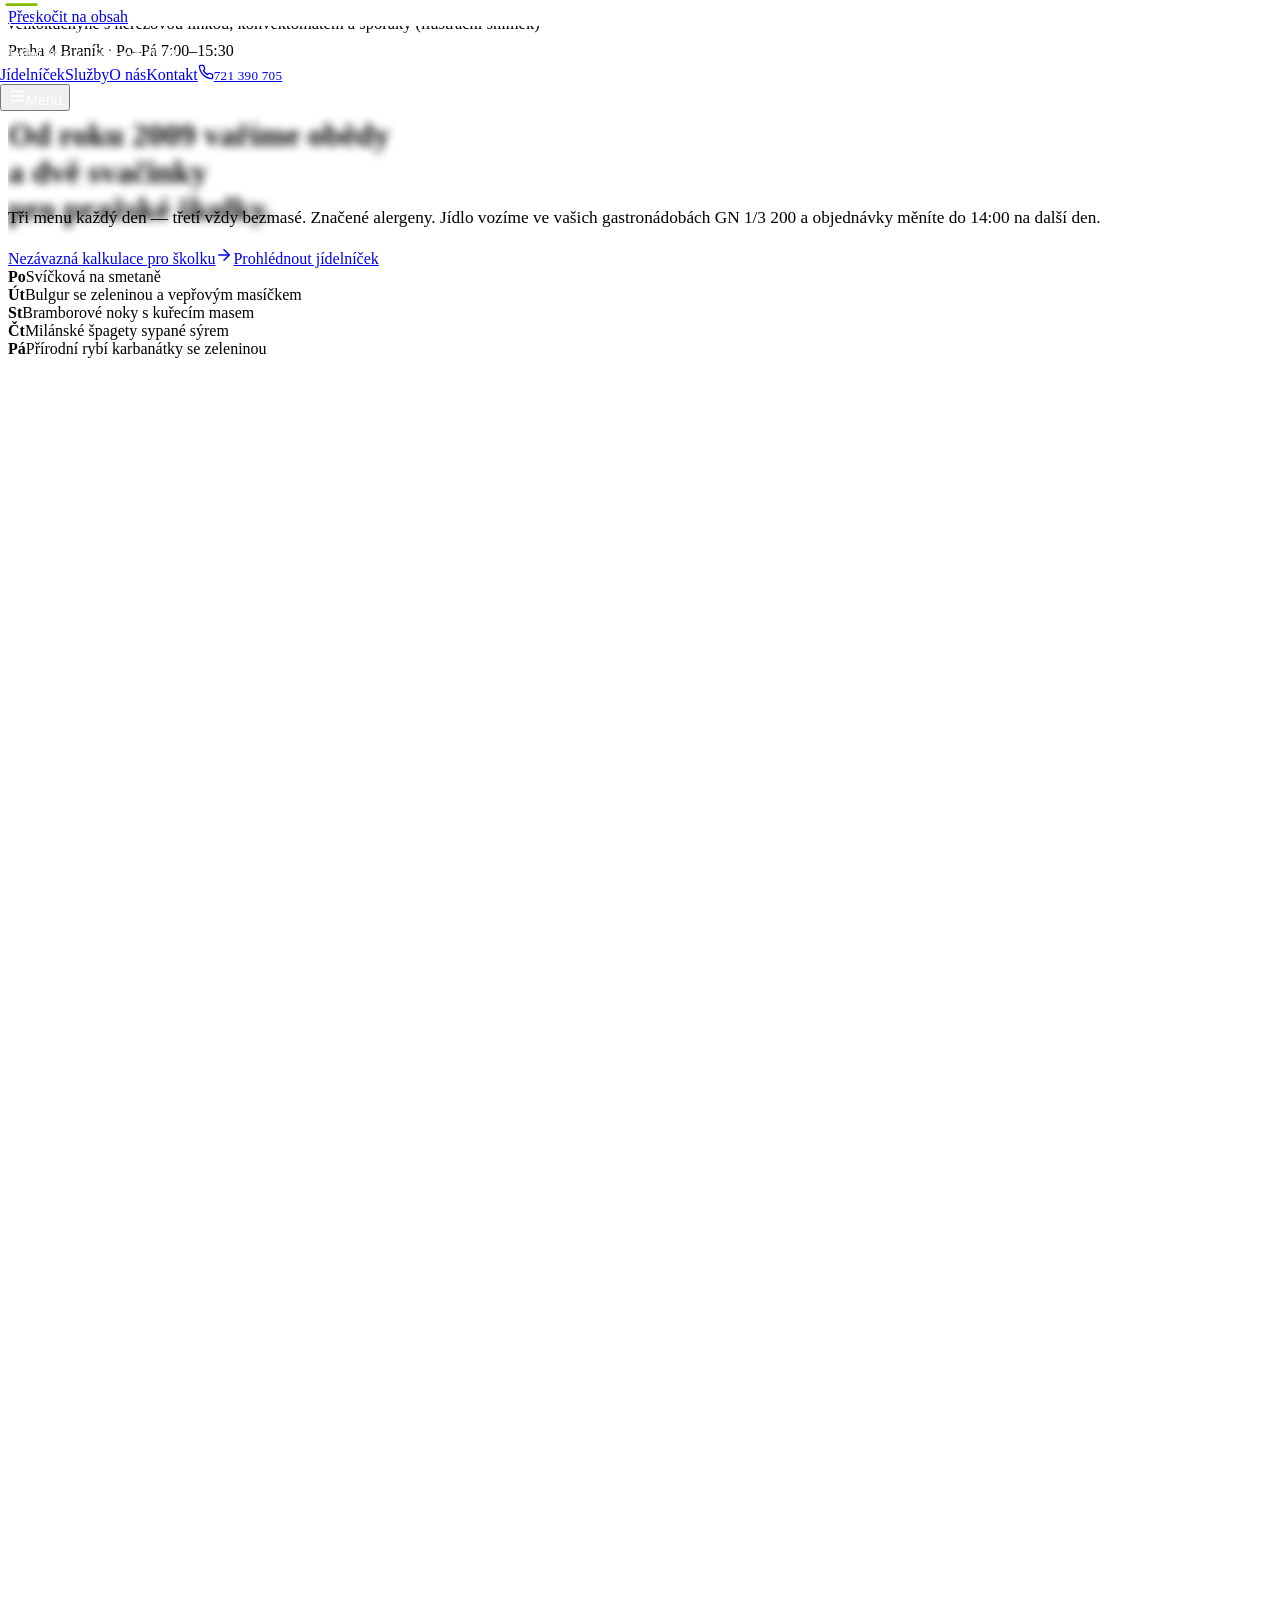
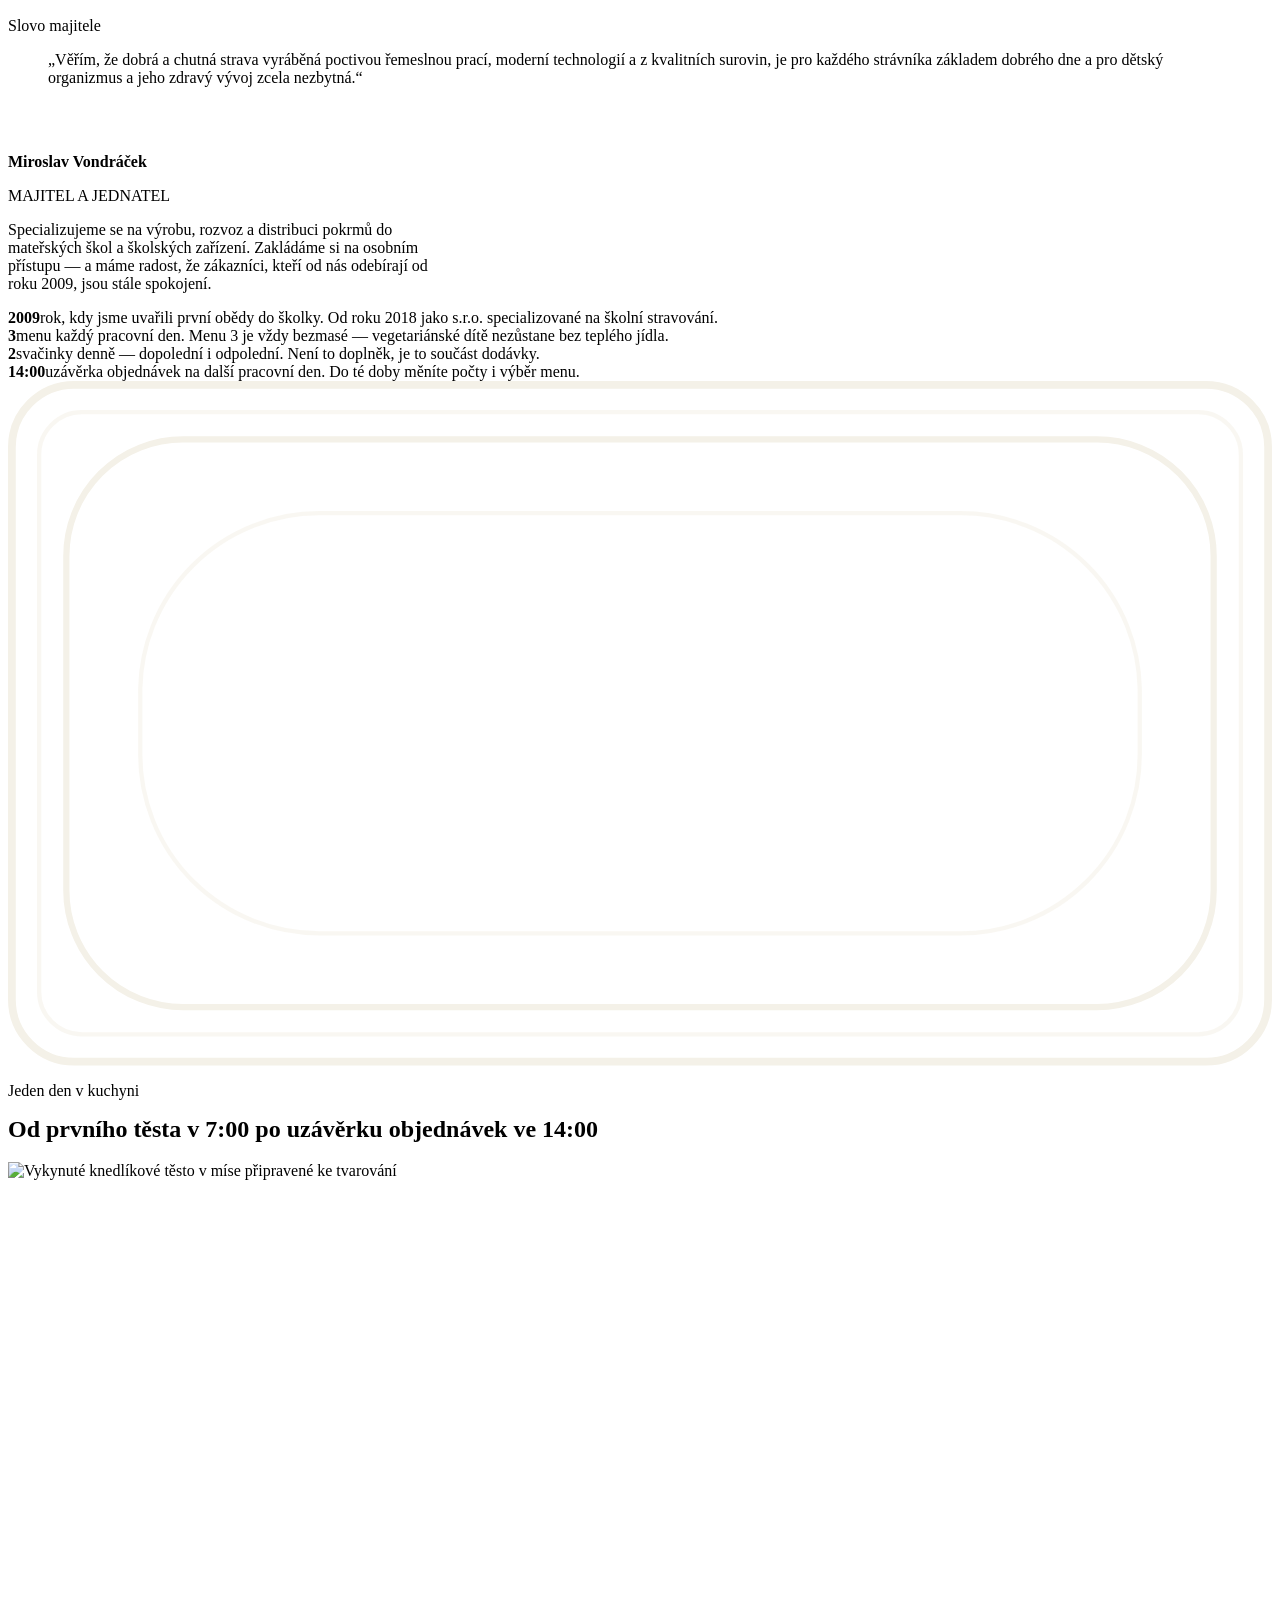
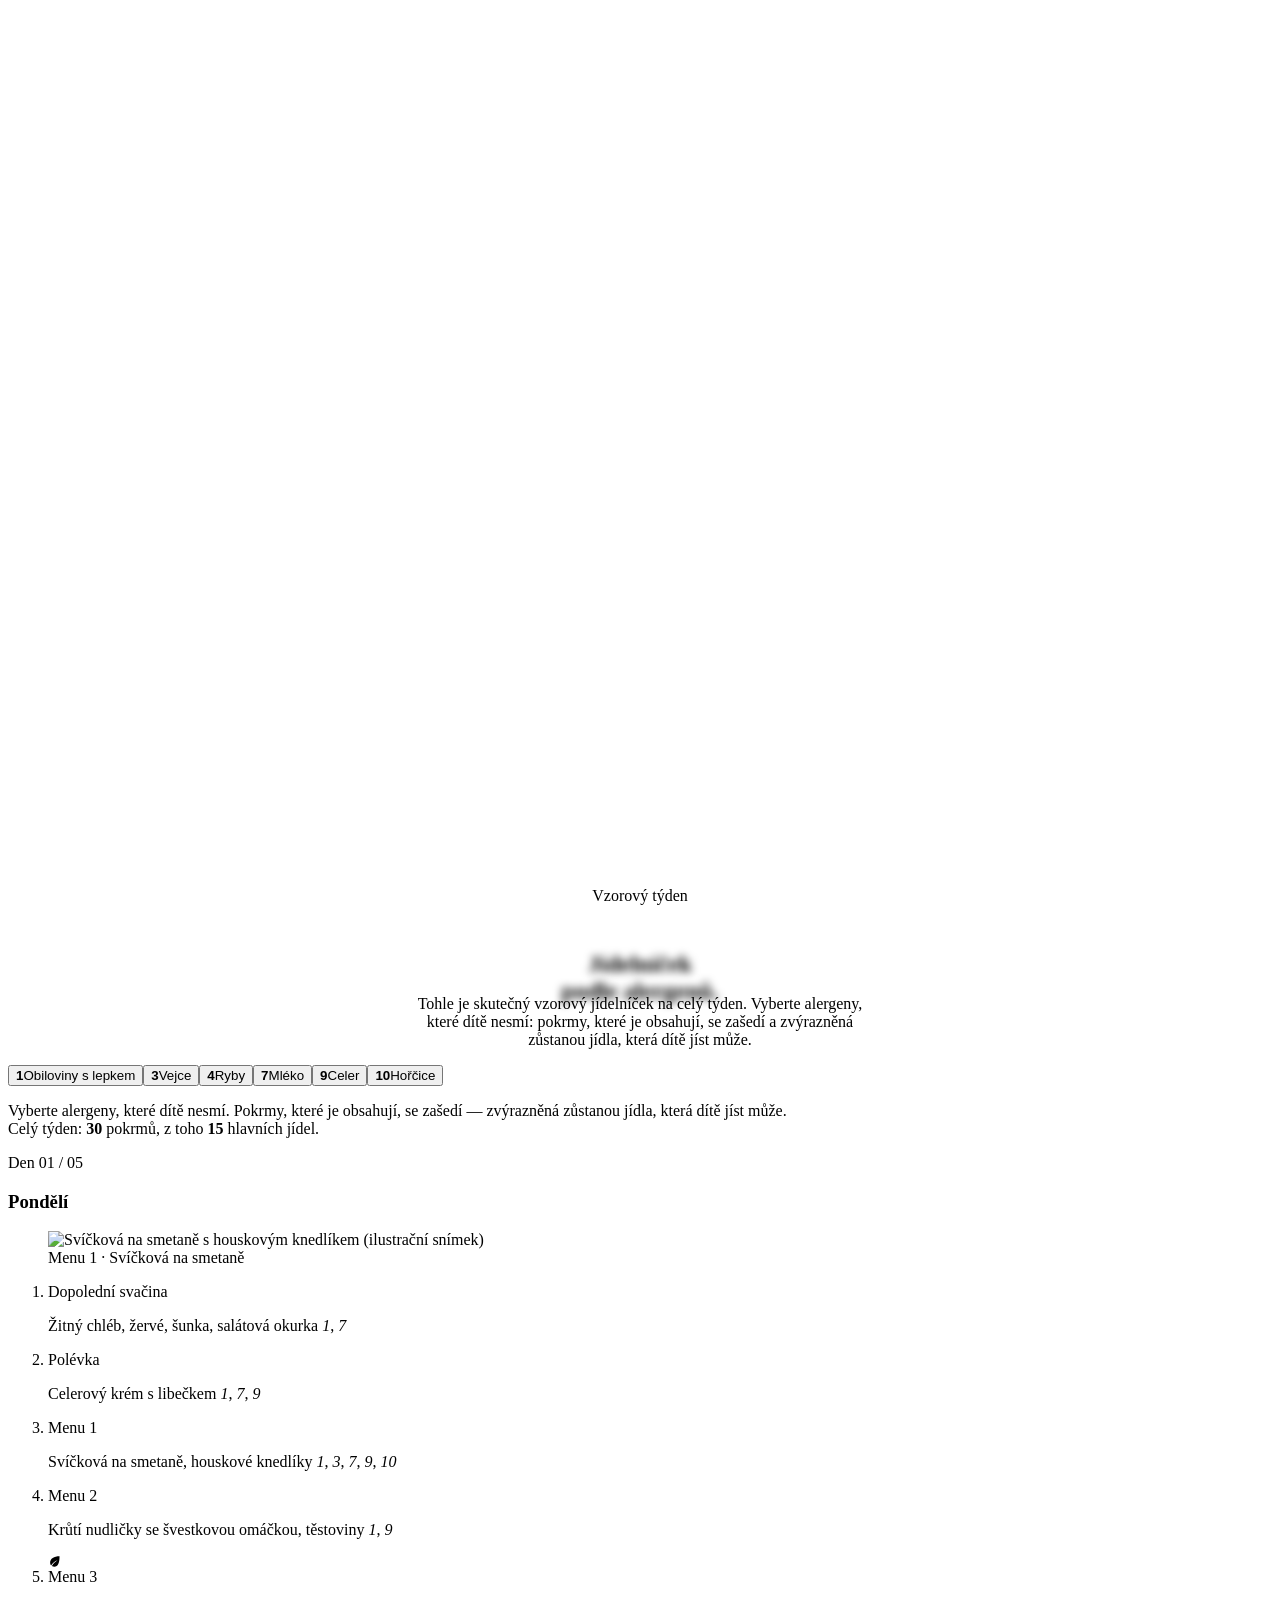
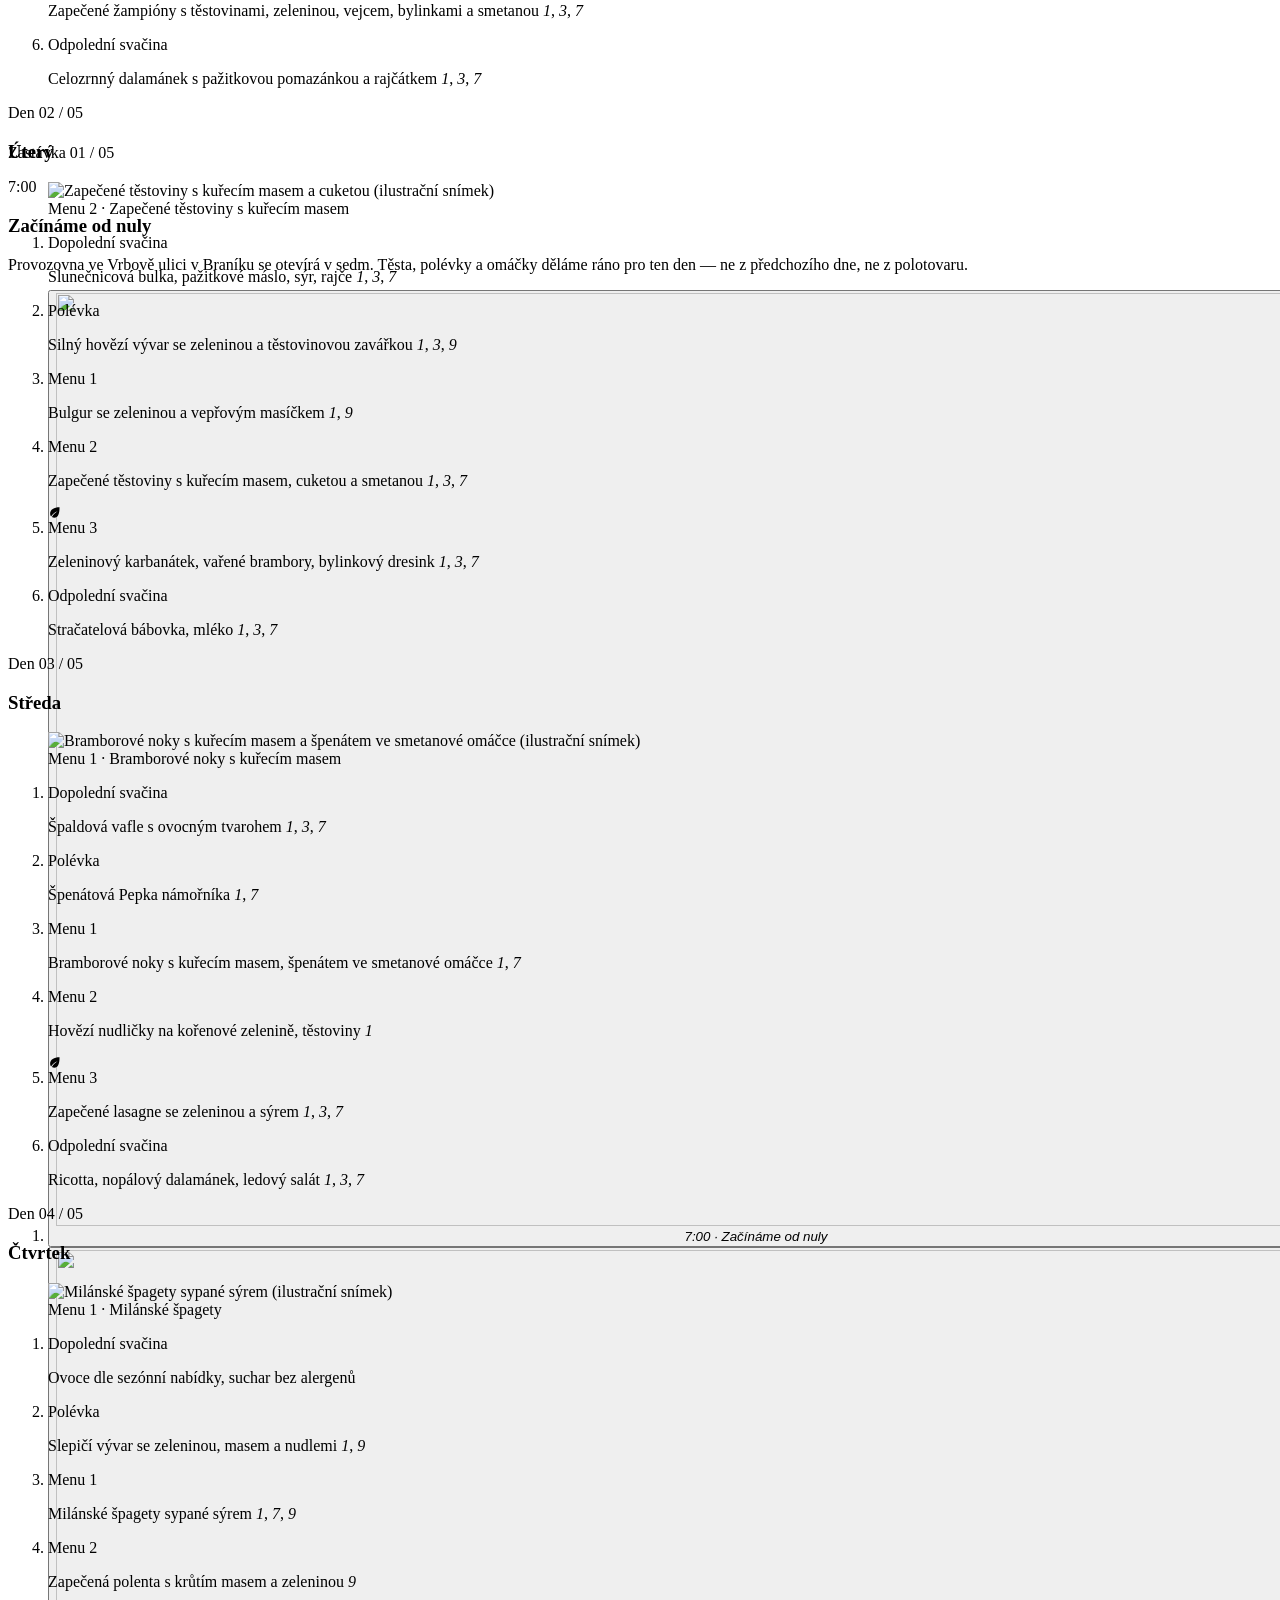
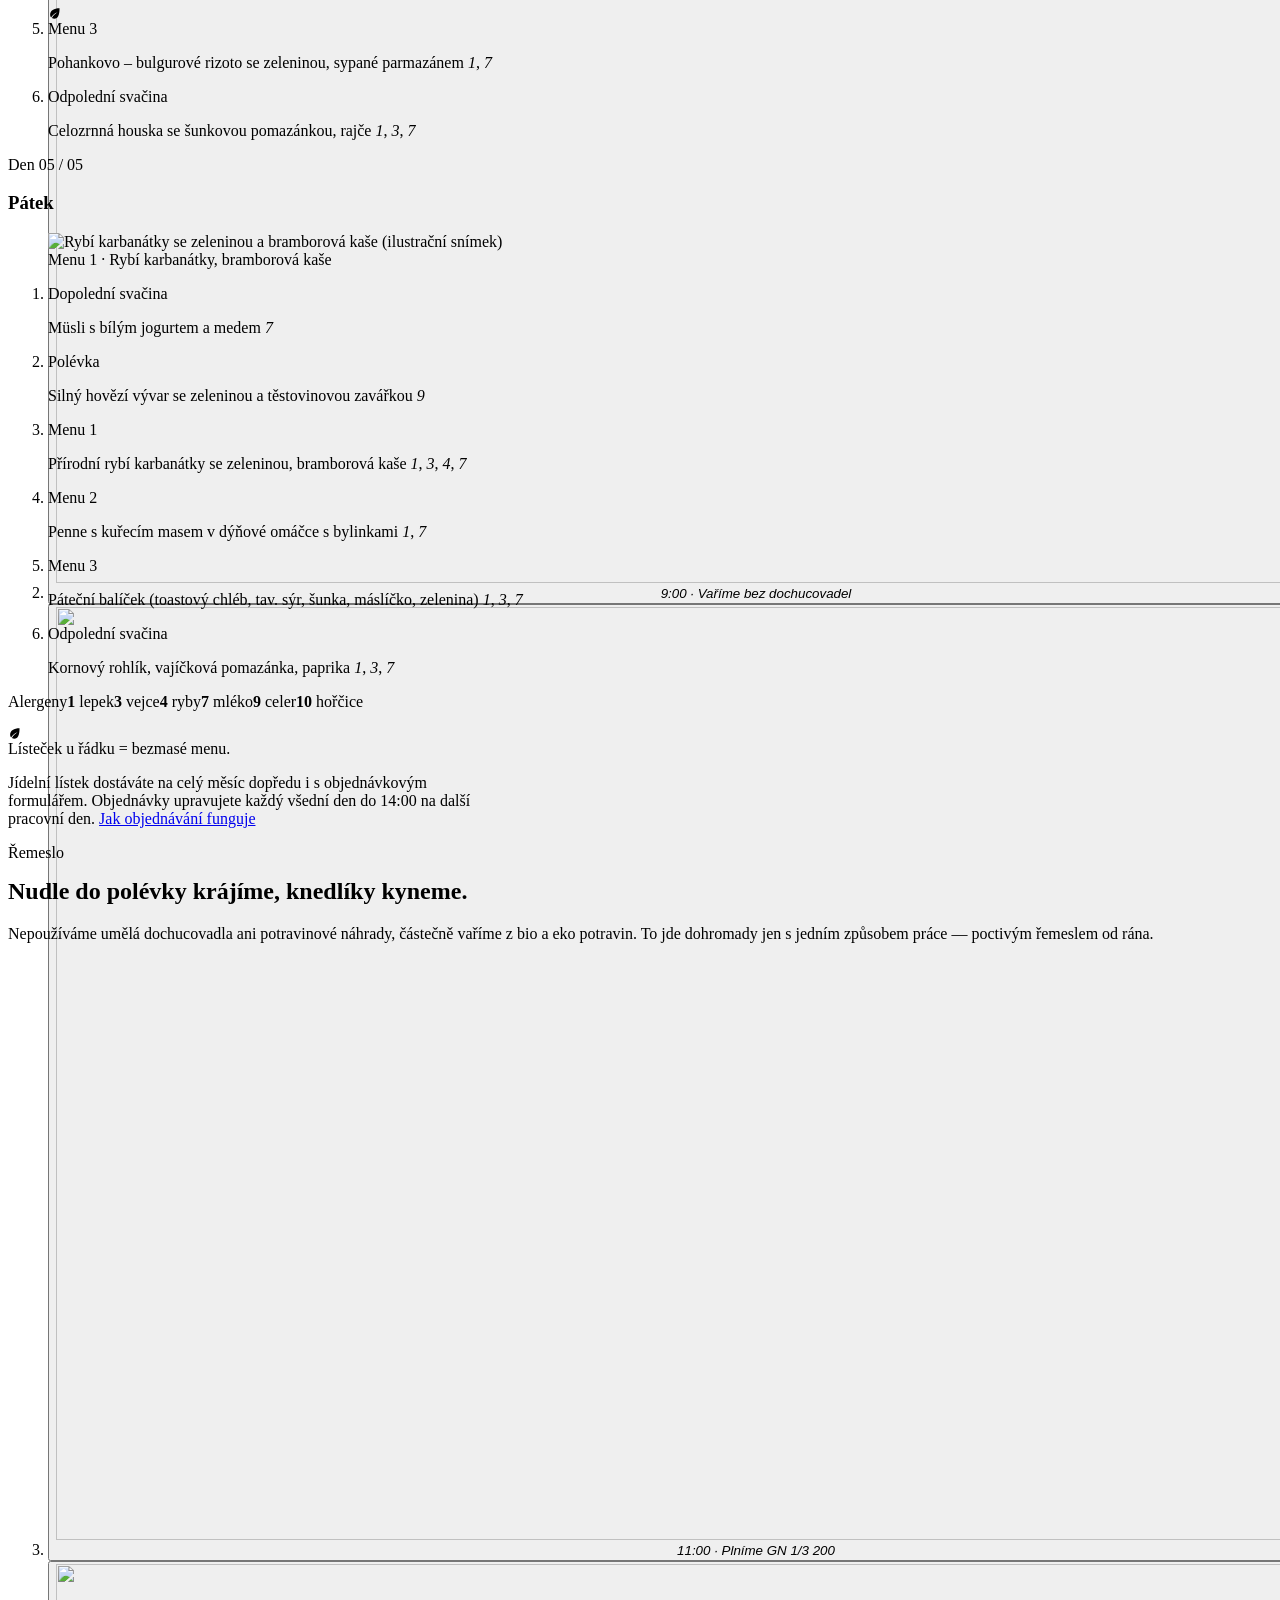
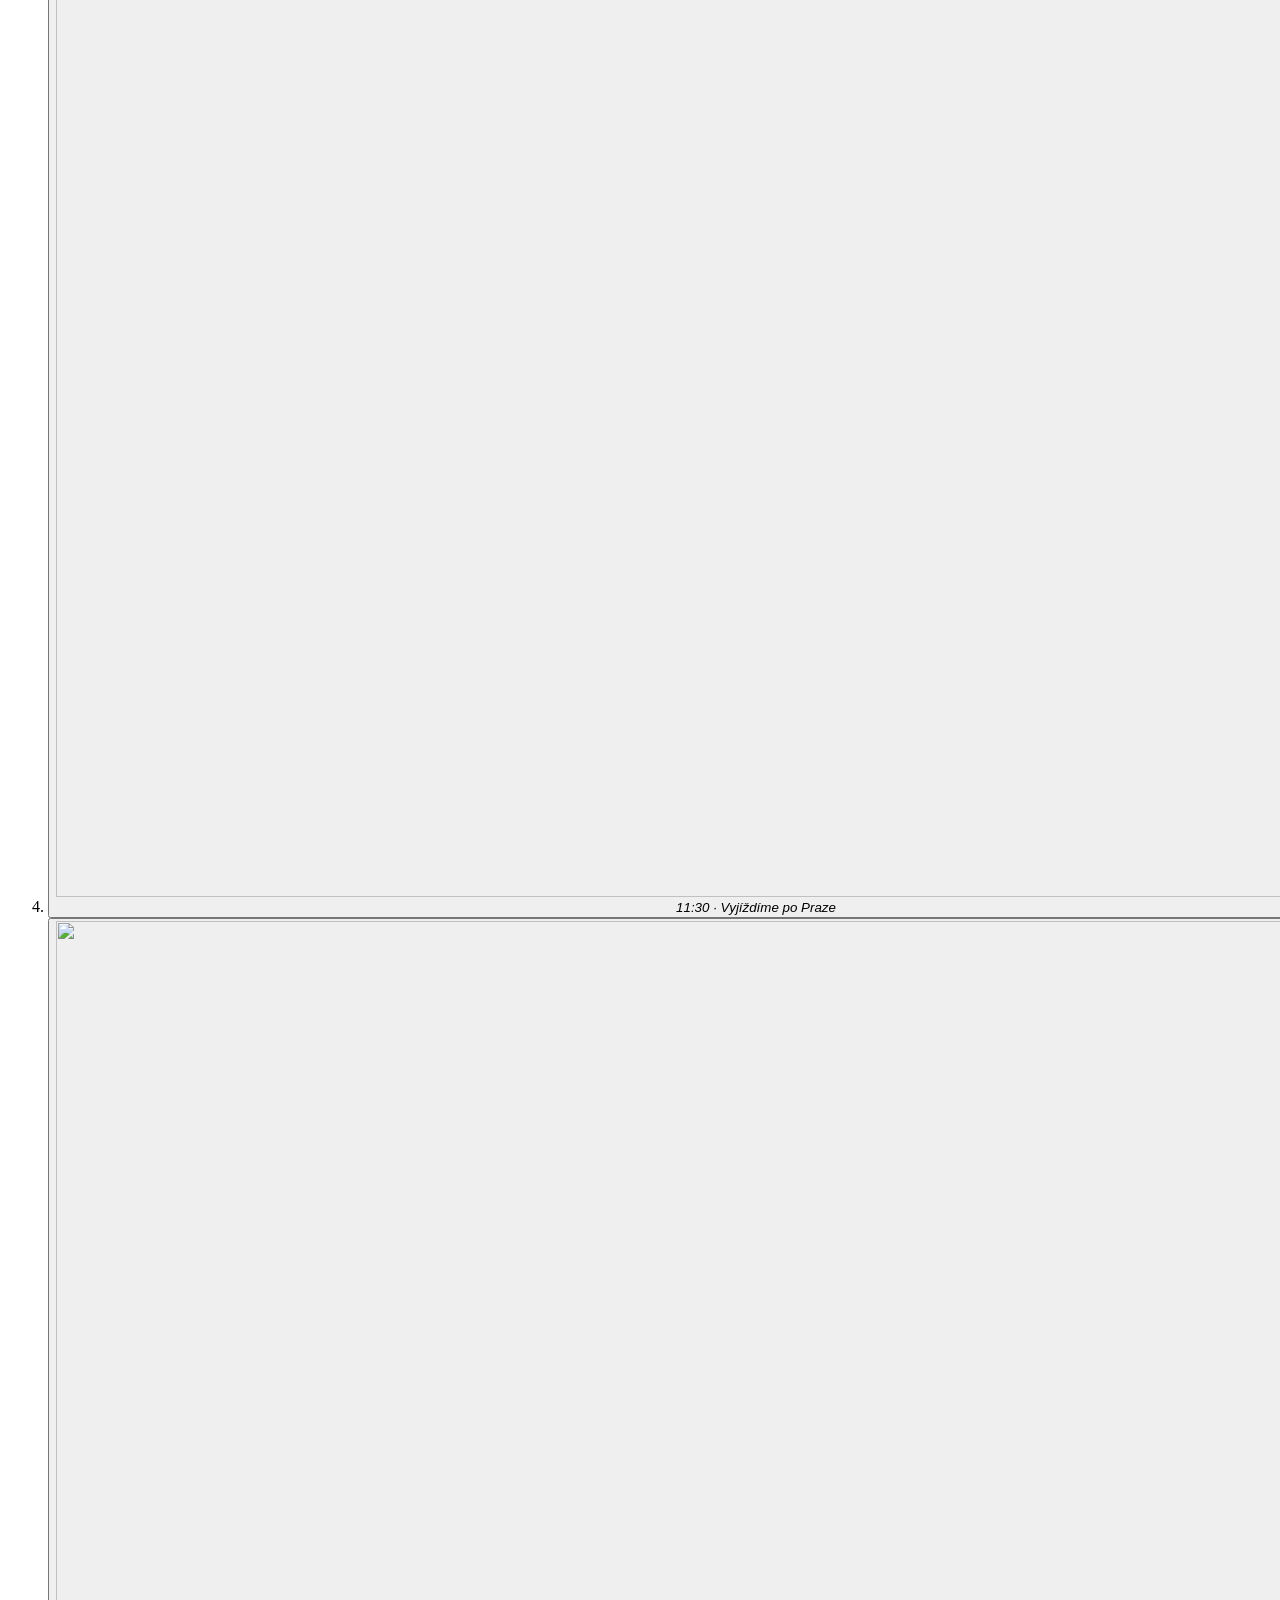
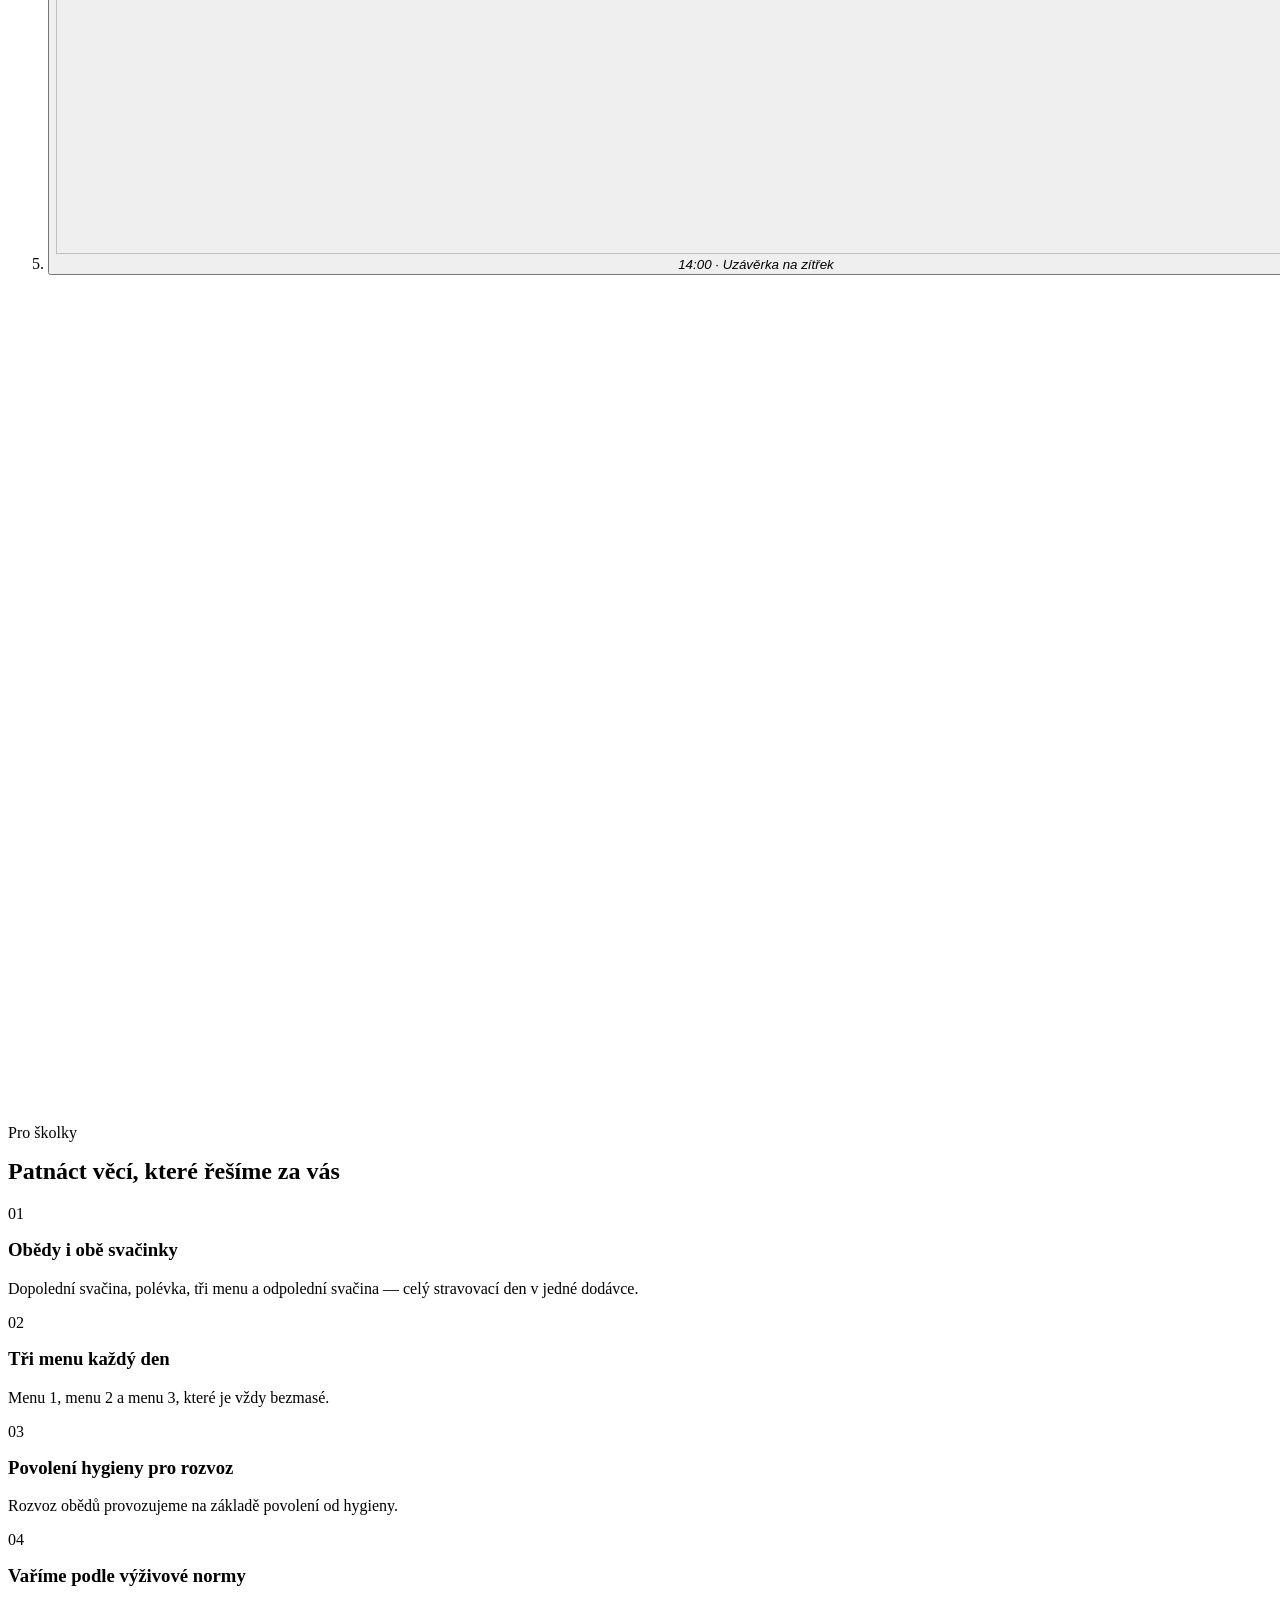
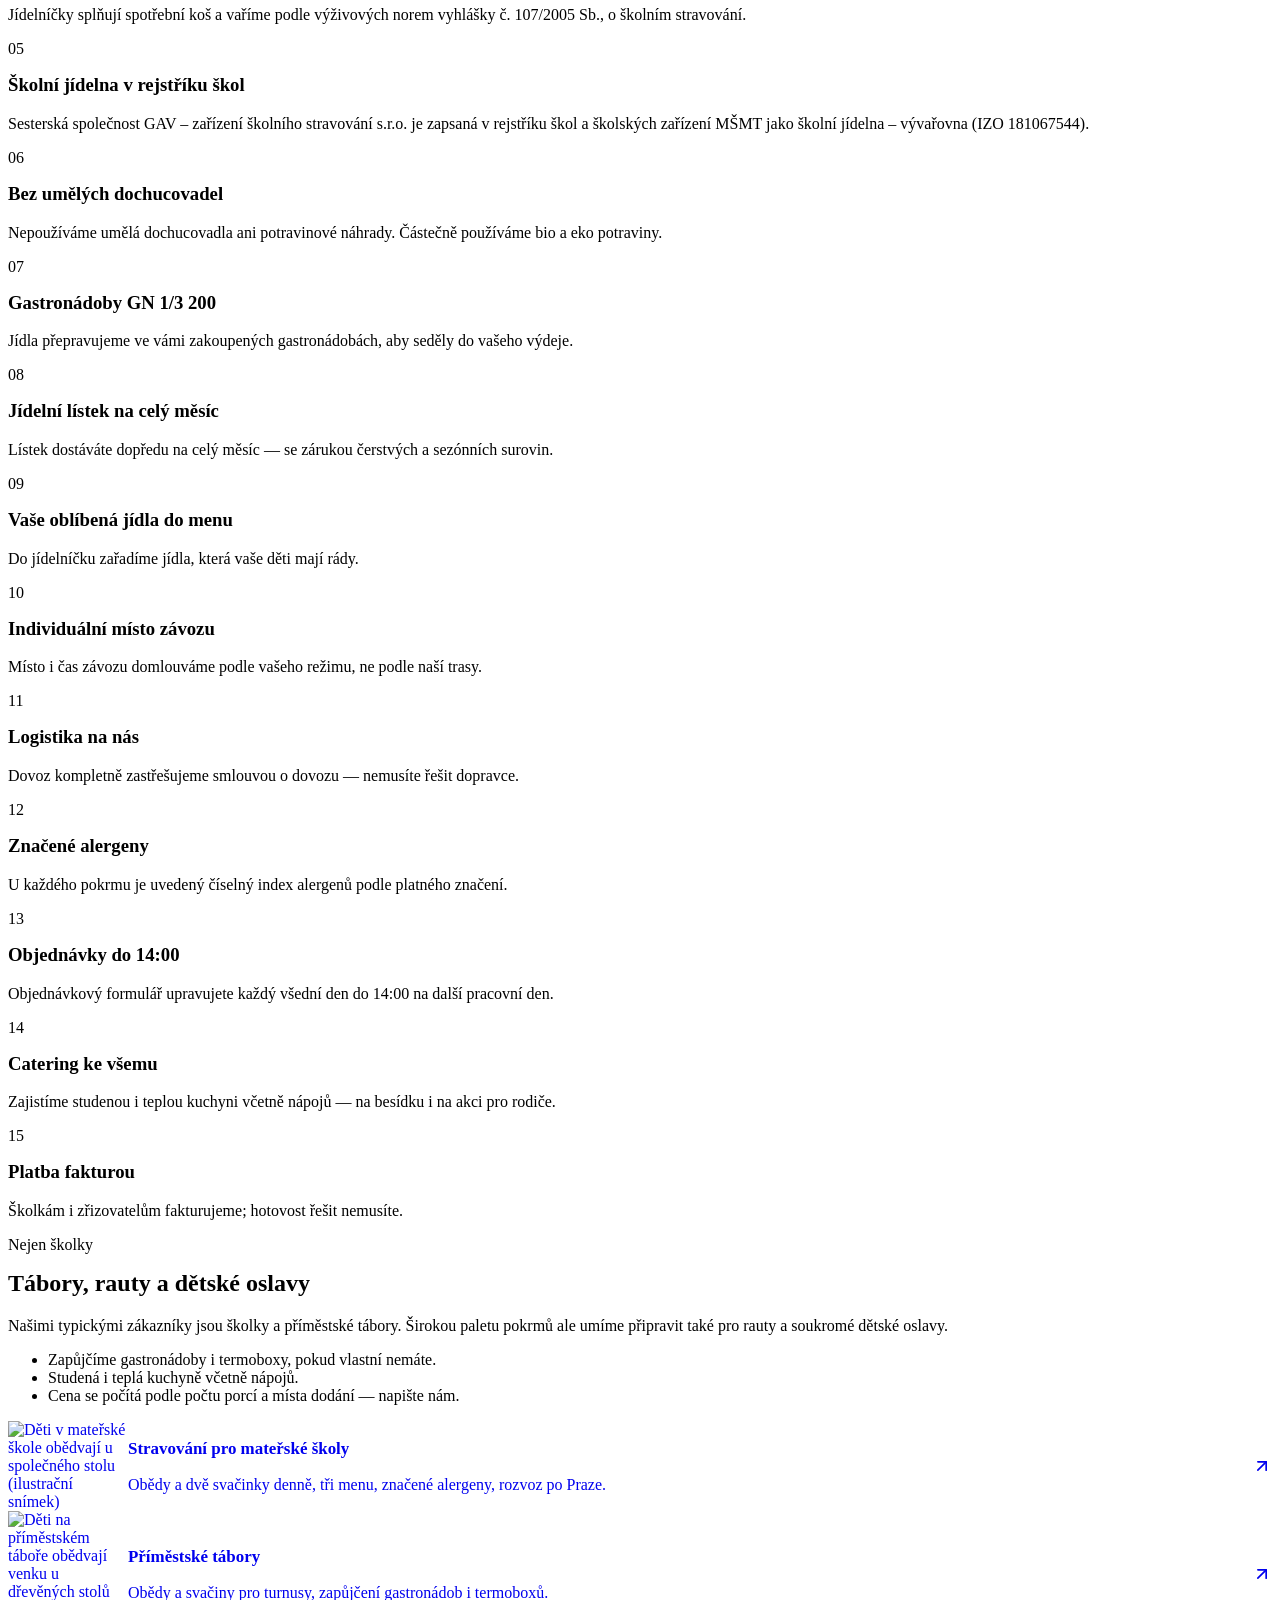
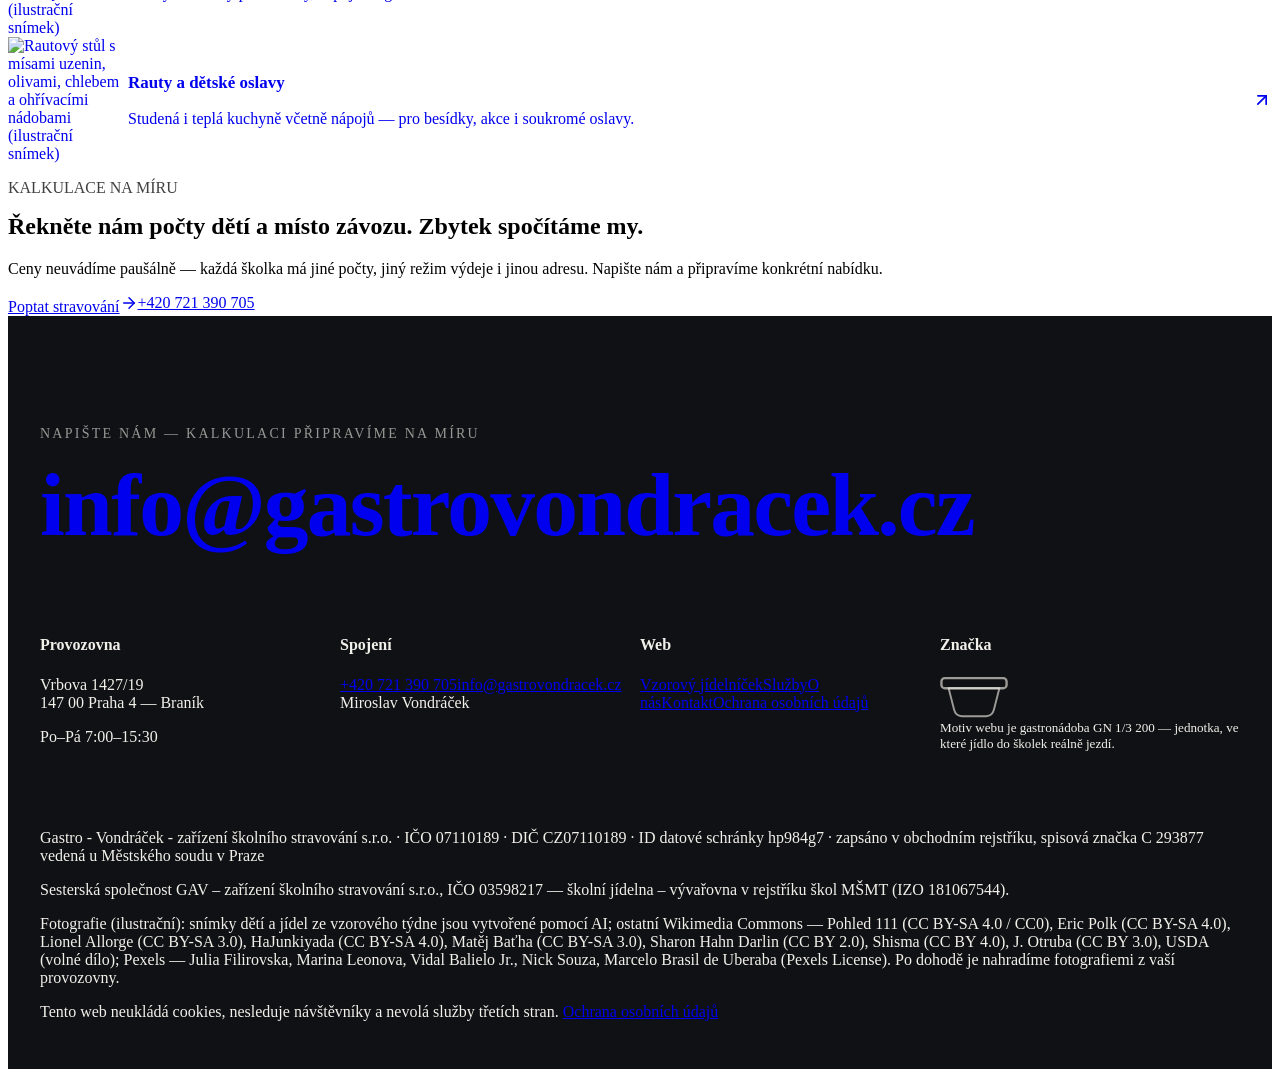
==== index.html @ 532fbec6 "Deploy 2026-09-17" ====
<!DOCTYPE html><html lang="cs" class="__variable_3b8888 __variable_f7e245 __variable_b62d96"><head><meta charSet="utf-8"/><meta name="viewport" content="width=device-width, initial-scale=1"/><link rel="preload" href="/propozice-gastrovondracek-next/_next/static/media/7d28de41f17e98f2-s.p.woff2" as="font" crossorigin="" type="font/woff2"/><link rel="preload" href="/propozice-gastrovondracek-next/_next/static/media/adb45196eddef626-s.p.woff2" as="font" crossorigin="" type="font/woff2"/><link rel="preload" href="/propozice-gastrovondracek-next/_next/static/media/ef87c177b26f69d3-s.p.woff2" as="font" crossorigin="" type="font/woff2"/><link rel="preload" as="image" href="/propozice-gastrovondracek-next/images/knedliky-proces-1.jpg"/><link rel="stylesheet" href="/propozice-gastrovondracek-next/_next/static/css/e78efe5f5a6bd7a5.css" data-precedence="next"/><link rel="preload" as="script" fetchPriority="low" href="/propozice-gastrovondracek-next/_next/static/chunks/webpack-ae345eef85dfc720.js"/><script src="/propozice-gastrovondracek-next/_next/static/chunks/4bd1b696-dc81b35135595d90.js" async=""></script><script src="/propozice-gastrovondracek-next/_next/static/chunks/517-8987c448ab56d39b.js" async=""></script><script src="/propozice-gastrovondracek-next/_next/static/chunks/main-app-d8b16d53e3815aad.js" async=""></script><script src="/propozice-gastrovondracek-next/_next/static/chunks/app/layout-39eff15e6c273b67.js" async=""></script><script src="/propozice-gastrovondracek-next/_next/static/chunks/896-933556f303015ce8.js" async=""></script><script src="/propozice-gastrovondracek-next/_next/static/chunks/146-5965a30f3f63aabe.js" async=""></script><script src="/propozice-gastrovondracek-next/_next/static/chunks/184-87faae8ba03d7d04.js" async=""></script><script src="/propozice-gastrovondracek-next/_next/static/chunks/301-ff86bde3cc59b60b.js" async=""></script><script src="/propozice-gastrovondracek-next/_next/static/chunks/515-5f0fb5a4ebb3c620.js" async=""></script><script src="/propozice-gastrovondracek-next/_next/static/chunks/app/page-c4db6feffe295380.js" async=""></script><meta name="next-size-adjust" content=""/><title>Gastro Vondráček | Obědy a svačinky pro školky — Praha</title><meta name="description" content="Rodinná výrobna vaří od roku 2009 obědy a dvě svačinky pro pražské mateřské školy. Tři menu denně, třetí vždy bezmasé, značené alergeny, rozvoz v gastronádobách GN 1/3 200."/><meta name="author" content="Gastro - Vondráček - zařízení školního stravování s.r.o."/><meta name="keywords" content="obědy do školky,stravování mateřské školy Praha,rozvoz obědů školky,příměstské tábory strava"/><meta property="og:title" content="Gastro Vondráček — obědy a svačinky pro pražské školky"/><meta property="og:description" content="Od roku 2009 vaříme obědy a dvě svačinky pro mateřské školy. Tři menu denně, menu 3 vždy bezmasé, značené alergeny."/><meta property="og:locale" content="cs_CZ"/><meta property="og:type" content="website"/><meta name="twitter:card" content="summary"/><meta name="twitter:title" content="Gastro Vondráček — obědy a svačinky pro pražské školky"/><meta name="twitter:description" content="Od roku 2009 vaříme obědy a dvě svačinky pro mateřské školy. Tři menu denně, menu 3 vždy bezmasé, značené alergeny."/><script src="/propozice-gastrovondracek-next/_next/static/chunks/polyfills-42372ed130431b0a.js" noModule=""></script></head><body><script type="application/ld+json">{"@context":"https://schema.org","@type":"FoodEstablishment","additionalType":"https://schema.org/LocalBusiness","name":"Gastro Vondráček","legalName":"Gastro - Vondráček - zařízení školního stravování s.r.o.","description":"Výroba, rozvoz a distribuce pokrmů do mateřských škol a školských zařízení, příměstské tábory a catering. Praha 4 Braník, od roku 2009.","foundingDate":"2009","servesCuisine":"Česká kuchyně pro dětské strávníky","telephone":"+420721390705","email":"info@gastrovondracek.cz","vatID":"CZ07110189","taxID":"07110189","address":{"@type":"PostalAddress","streetAddress":"Vrbova 1427/19","addressLocality":"Praha","postalCode":"147 00","addressCountry":"CZ"},"geo":{"@type":"GeoCoordinates","latitude":50.0321633,"longitude":14.4249308},"areaServed":{"@type":"City","name":"Praha"},"openingHoursSpecification":[{"@type":"OpeningHoursSpecification","dayOfWeek":["Monday","Tuesday","Wednesday","Thursday","Friday"],"opens":"07:00","closes":"15:30"}],"founder":{"@type":"Person","name":"Miroslav Vondráček"}}</script><a href="#obsah" class="znak-preskoc">Přeskočit na obsah</a><header class="hlavicka hlavicka--pruhledna" style="position:fixed;top:0;left:0;right:0;z-index:var(--z-nav, 50);transform:translateY(0);transition:transform 300ms var(--ease-panel, cubic-bezier(0.32, 0.72, 0, 1));will-change:transform"><div class="hlavicka-obal"><a class="znacka" style="color:#fff" href="/propozice-gastrovondracek-next/"><svg viewBox="0 0 320 208" width="43" height="28" fill="none" aria-hidden="true" focusable="false" style="display:block;flex:0 0 auto"><path d="M 40 58 L 280 58 L 254 160 Q 246 190 218 190 L 102 190 Q 74 190 66 160 Z" stroke="currentColor" stroke-width="9" stroke-linejoin="round"></path><rect x="6" y="10" width="308" height="48" rx="16" stroke="currentColor" stroke-width="11"></rect><rect x="40" y="24" width="240" height="20" rx="10" fill="#84bd00"></rect></svg><span><span class="znacka-text" style="display:block">Gastro Vondráček</span><span class="znacka-pod">Školní stravování · od 2009</span></span></a><nav class="menu" aria-label="Hlavní navigace" style="color:#fff"><a href="/propozice-gastrovondracek-next/jidelnicek/">Jídelníček</a><a href="/propozice-gastrovondracek-next/sluzby/">Služby</a><a href="/propozice-gastrovondracek-next/o-nas/">O nás</a><a href="/propozice-gastrovondracek-next/kontakt/">Kontakt</a><a class="btn btn--svetly" href="tel:+420721390705" style="min-height:44px;padding:var(--sp-2) var(--sp-5);font-size:0.92rem"><svg xmlns="http://www.w3.org/2000/svg" width="16" height="16" viewBox="0 0 24 24" fill="none" stroke="currentColor" stroke-width="2" stroke-linecap="round" stroke-linejoin="round" class="lucide lucide-phone" aria-hidden="true"><path d="M22 16.92v3a2 2 0 0 1-2.18 2 19.79 19.79 0 0 1-8.63-3.07 19.5 19.5 0 0 1-6-6 19.79 19.79 0 0 1-3.07-8.67A2 2 0 0 1 4.11 2h3a2 2 0 0 1 2 1.72 12.84 12.84 0 0 0 .7 2.81 2 2 0 0 1-.45 2.11L8.09 9.91a16 16 0 0 0 6 6l1.27-1.27a2 2 0 0 1 2.11-.45 12.84 12.84 0 0 0 2.81.7A2 2 0 0 1 22 16.92z"></path></svg><span class="mono" style="font-size:0.82rem;letter-spacing:0.02em">721 390 705</span></a></nav><button class="hamburger" aria-expanded="false" aria-controls="mobil-menu" style="color:#fff"><svg xmlns="http://www.w3.org/2000/svg" width="18" height="18" viewBox="0 0 24 24" fill="none" stroke="currentColor" stroke-width="2" stroke-linecap="round" stroke-linejoin="round" class="lucide lucide-menu" aria-hidden="true"><line x1="4" x2="20" y1="12" y2="12"></line><line x1="4" x2="20" y1="6" y2="6"></line><line x1="4" x2="20" y1="18" y2="18"></line></svg><span style="font-size:0.9rem">Menu</span></button></div></header><div style="position:relative;height:175vh"><div style="position:sticky;top:0;height:100svh;min-height:560px;overflow:hidden"><div style="position:absolute;inset:0;transform-origin:50% 44%;will-change:transform;transform:scale(1.03)"><picture><source srcSet="/propozice-gastrovondracek-next/images/hero-velkokuchyne-mobil.jpg" media="(max-width: 760px)"/><img src="/propozice-gastrovondracek-next/images/hero-velkokuchyne.jpg" alt="Velkokuchyně s nerezovou linkou, konvektomatem a sporáky (ilustrační snímek)" width="1600" height="800" fetchPriority="high" loading="eager" decoding="async" style="width:100%;height:100%;object-fit:cover;object-position:50% 46%"/></picture></div><div style="position:relative;z-index:2;height:100%;opacity:1;transform:none"><div class="hero-scrim"></div><div class="hero-obsah" style="position:relative;z-index:2"><p class="eyebrow eyebrow--svetlo">Praha 4 Braník · Po–Pá 7:00–15:30</p><h1 class="hero-h1" style="margin-top:var(--sp-4)"><span class="mask-radek"><span style="display:block;will-change:transform, filter;filter:blur(4px);transform:translateY(110%)">Od roku 2009 vaříme obědy</span></span><span class="mask-radek"><span style="display:block;will-change:transform, filter;filter:blur(4px);transform:translateY(110%)">a dvě svačinky</span></span><span class="mask-radek"><span style="display:block;will-change:transform, filter;filter:blur(4px);transform:translateY(110%)">pro pražské školky.</span></span></h1><p class="hero-pod" style="margin-top:var(--sp-5);font-size:1.08rem">Tři menu každý den — třetí vždy bezmasé. Značené alergeny. Jídlo vozíme ve vašich gastronádobách GN 1/3 200 a objednávky měníte do 14:00 na další den.</p><div class="hero-cta" style="margin-top:var(--sp-6)"><a class="btn btn--hlavni" href="/propozice-gastrovondracek-next/kontakt/">Nezávazná kalkulace pro školku<svg xmlns="http://www.w3.org/2000/svg" width="18" height="18" viewBox="0 0 24 24" fill="none" stroke="currentColor" stroke-width="2" stroke-linecap="round" stroke-linejoin="round" class="lucide lucide-arrow-right" aria-hidden="true"><path d="M5 12h14"></path><path d="m12 5 7 7-7 7"></path></svg></a><a class="btn btn--svetly" href="#karta-tydne">Prohlédnout jídelníček</a></div><div class="hero-tyden" style="margin-top:var(--sp-8)"><div class="hero-den"><b>Po</b><span>Svíčková na smetaně</span></div><div class="hero-den"><b>Út</b><span>Bulgur se zeleninou a vepřovým masíčkem</span></div><div class="hero-den"><b>St</b><span>Bramborové noky s kuřecím masem</span></div><div class="hero-den"><b>Čt</b><span>Milánské špagety sypané sýrem</span></div><div class="hero-den"><b>Pá</b><span>Přírodní rybí karbanátky se zeleninou</span></div></div></div></div></div></div><main id="obsah"><section class="sekce grain-papir" aria-labelledby="slovo-h"><div class="obal slovo"><div><p class="eyebrow">Slovo majitele</p><blockquote class="citat" id="slovo-h" style="margin-top:var(--sp-5)">„Věřím, že dobrá a chutná strava vyráběná poctivou řemeslnou prací, moderní technologií a z kvalitních surovin, je pro každého strávníka základem dobrého dne a pro dětský organizmus a jeho zdravý vývoj zcela nezbytná.“</blockquote><div class="citat-podpis"><svg viewBox="0 0 320 208" width="52" height="34" fill="none" aria-hidden="true" focusable="false" style="display:block;flex:0 0 auto"><path d="M 40 58 L 280 58 L 254 160 Q 246 190 218 190 L 102 190 Q 74 190 66 160 Z" stroke="var(--green-deep)" stroke-width="9" stroke-linejoin="round"></path><rect x="6" y="10" width="308" height="48" rx="16" stroke="var(--green-deep)" stroke-width="11"></rect><rect x="40" y="24" width="240" height="20" rx="10" fill="var(--green)"></rect></svg><div><p style="font-family:var(--ff-display);font-weight:700">Miroslav Vondráček</p><p class="mono" style="color:var(--muted-2);text-transform:uppercase">majitel a jednatel</p></div></div><p class="perex" style="margin-top:var(--sp-6);max-width:56ch">Specializujeme se na výrobu, rozvoz a distribuci pokrmů do mateřských škol a školských zařízení. Zakládáme si na osobním přístupu — a máme radost, že zákazníci, kteří od nás odebírají od roku 2009, jsou stále spokojení.</p></div><div class="fakta"><div class="fakt"><b class="tnum">2009</b><span>rok, kdy jsme uvařili první obědy do školky. Od roku 2018 jako s.r.o. specializované na školní stravování.</span></div><div class="fakt"><b class="tnum">3</b><span>menu každý pracovní den. Menu 3 je vždy bezmasé — vegetariánské dítě nezůstane bez teplého jídla.</span></div><div class="fakt"><b class="tnum">2</b><span>svačinky denně — dopolední i odpolední. Není to doplněk, je to součást dodávky.</span></div><div class="fakt"><b class="tnum">14:00</b><span>uzávěrka objednávek na další pracovní den. Do té doby měníte počty i výběr menu.</span></div></div></div></section><div class="obal-siroky"><div class="sev-gn" aria-hidden="true"><i></i></div></div><section class="den-scena" style="height:calc(100svh + 310svh)" aria-label="Jeden den v kuchyni"><svg width="0" height="0" aria-hidden="true" focusable="false" style="position:absolute"><defs><clipPath id="gn-silueta" clipPathUnits="objectBoundingBox"><path d="M 0.075 0.038 L 0.925 0.038 Q 0.981 0.038 0.981 0.115 L 0.981 0.221 Q 0.981 0.298 0.925 0.298 L 0.8625 0.298 L 0.7875 0.779 Q 0.7625 0.923 0.675 0.923 L 0.325 0.923 Q 0.2375 0.923 0.2125 0.779 L 0.1375 0.298 L 0.075 0.298 Q 0.019 0.298 0.019 0.221 L 0.019 0.115 Q 0.019 0.038 0.075 0.038 Z"></path></clipPath></defs></svg><div class="den-lepivy"><div class="den-vodoznak" aria-hidden="true"><svg viewBox="0 0 325 176" width="100%" style="display:block;height:auto" fill="none" aria-hidden="true" focusable="false"><rect x="1" y="1" width="323" height="174" rx="16" stroke="#f4f1e8" stroke-width="2"></rect><rect x="8" y="8" width="309" height="160" rx="11" stroke="#f4f1e8" stroke-width="1.1" opacity="0.55"></rect><rect x="15" y="15" width="295" height="146" rx="30" stroke="#f4f1e8" stroke-width="1.6"></rect><rect x="34" y="34" width="257" height="108" rx="46" stroke="#f4f1e8" stroke-width="1.1" opacity="0.55"></rect></svg></div><div class="obal"><p class="eyebrow eyebrow--noc">Jeden den v kuchyni</p><h2 class="den-hlavni" style="margin-top:var(--sp-3)">Od prvního těsta v 7:00 po uzávěrku objednávek ve 14:00</h2><div class="den-mrizka2" style="margin-top:var(--sp-6)"><div class="den-foto"><img src="/propozice-gastrovondracek-next/images/knedliky-proces-1.jpg" alt="Vykynuté knedlíkové těsto v míse připravené ke tvarování" width="1400" height="933" loading="eager" decoding="async" style="opacity:1"/><img src="/propozice-gastrovondracek-next/images/kuchyne-velke-hrnce.jpg" alt="" width="1400" height="933" loading="lazy" decoding="async" style="opacity:0"/><img src="/propozice-gastrovondracek-next/images/kuchyne-regal-gn.jpg" alt="" width="1400" height="933" loading="lazy" decoding="async" style="opacity:0"/><img src="/propozice-gastrovondracek-next/images/gastronadoby-2.jpg" alt="" width="1400" height="933" loading="lazy" decoding="async" style="opacity:0"/><img src="/propozice-gastrovondracek-next/images/svickova-2.jpg" alt="" width="1400" height="933" loading="lazy" decoding="async" style="opacity:0"/></div><div><p class="den-index-mono">Zastávka <!-- -->01<!-- --> / 0<!-- -->5</p><p class="den-cas mono-vel">7:00</p><h3 class="den-nadpis">Začínáme od nuly</h3><p class="den-text">Provozovna ve Vrbově ulici v Braníku se otevírá v sedm. Těsta, polévky a omáčky děláme ráno pro ten den — ne z předchozího dne, ne z polotovaru.</p></div></div><ol class="den-rail"><li><button type="button" class="den-zastavka" data-aktivni="1" aria-current="step"><span class="den-thumb"><img src="/propozice-gastrovondracek-next/images/knedliky-proces-1.jpg" alt="" width="1400" height="933" loading="lazy" decoding="async"/></span><em>7:00<!-- --> · <!-- -->Začínáme od nuly</em></button></li><li><button type="button" class="den-zastavka" data-aktivni="0"><span class="den-thumb"><img src="/propozice-gastrovondracek-next/images/kuchyne-velke-hrnce.jpg" alt="" width="1400" height="933" loading="lazy" decoding="async"/></span><em>9:00<!-- --> · <!-- -->Vaříme bez dochucovadel</em></button></li><li><button type="button" class="den-zastavka" data-aktivni="0"><span class="den-thumb"><img src="/propozice-gastrovondracek-next/images/kuchyne-regal-gn.jpg" alt="" width="1400" height="933" loading="lazy" decoding="async"/></span><em>11:00<!-- --> · <!-- -->Plníme GN 1/3 200</em></button></li><li><button type="button" class="den-zastavka" data-aktivni="0"><span class="den-thumb"><img src="/propozice-gastrovondracek-next/images/gastronadoby-2.jpg" alt="" width="1400" height="933" loading="lazy" decoding="async"/></span><em>11:30<!-- --> · <!-- -->Vyjíždíme po Praze</em></button></li><li><button type="button" class="den-zastavka" data-aktivni="0"><span class="den-thumb"><img src="/propozice-gastrovondracek-next/images/svickova-2.jpg" alt="" width="1400" height="933" loading="lazy" decoding="async"/></span><em>14:00<!-- --> · <!-- -->Uzávěrka na zítřek</em></button></li></ol></div></div></section><section class="sekce" style="padding-bottom:0"><div class="obal" style="text-align:center"><p class="eyebrow">Vzorový týden</p><h2 class="h-velka" style="margin-top:var(--sp-4);max-width:20ch;margin-inline:auto"><span class="mask-radek"><span style="display:block;will-change:transform, filter;filter:blur(4px);transform:translateY(110%)">Jídelníček</span></span><span class="mask-radek"><span style="display:block;will-change:transform, filter;filter:blur(4px);transform:translateY(110%)">podle alergenů.</span></span></h2><p class="perex" style="margin-top:var(--sp-5);max-width:56ch;margin-inline:auto">Tohle je skutečný vzorový jídelníček na celý týden. Vyberte alergeny, které dítě nesmí: pokrmy, které je obsahují, se zašedí a zvýrazněná zůstanou jídla, která dítě jíst může.</p></div></section><section class="sekce sekce--tesna" id="karta-tydne" aria-label="Vzorový jídelníček na týden"><div class="obal-siroky"><div><div class="cipy" role="group" aria-label="Filtr alergenů"><button type="button" class="cip" aria-pressed="false"><b>1</b><span>Obiloviny s lepkem</span></button><button type="button" class="cip" aria-pressed="false"><b>3</b><span>Vejce</span></button><button type="button" class="cip" aria-pressed="false"><b>4</b><span>Ryby</span></button><button type="button" class="cip" aria-pressed="false"><b>7</b><span>Mléko</span></button><button type="button" class="cip" aria-pressed="false"><b>9</b><span>Celer</span></button><button type="button" class="cip" aria-pressed="false"><b>10</b><span>Hořčice</span></button></div><p class="readout" aria-live="polite">Vyberte alergeny, které dítě nesmí. Pokrmy, které je obsahují, se zašedí — zvýrazněná zůstanou jídla, která dítě jíst může.<br/><span style="color:var(--muted-2)">Celý týden: <b>30</b> pokrmů, z toho <b>15</b> hlavních jídel.</span></p><div class="tyden"><article class="list" id="den-pondeli"><header class="list-hlava"><div class="list-titul"><span class="list-limec" aria-hidden="true"></span><p class="list-index tnum">Den <!-- -->01<!-- --> / 05</p><h3 class="list-den">Pondělí</h3></div><figure class="list-foto"><span class="gn-foto"><img src="/propozice-gastrovondracek-next/images/ai-den-po-svickova.jpg" alt="Svíčková na smetaně s houskovým knedlíkem (ilustrační snímek)" width="1600" height="1067" loading="lazy" decoding="async"/></span><figcaption>Menu 1 · Svíčková na smetaně</figcaption></figure></header><ol class="chody"><li class="chod chod--svacina" data-ztlumeno="0" data-prezije="0"><p class="chod-label"><span>Dopolední svačina</span></p><p class="chod-nazev">Žitný chléb, žervé, šunka, salátová okurka<!-- --> <span class="idx" aria-label="Alergeny 1, 7"><i data-skrtnuto="0">1</i>, <i data-skrtnuto="0">7</i></span></p></li><li class="chod chod--polevka" data-ztlumeno="0" data-prezije="0"><p class="chod-label"><span>Polévka</span></p><p class="chod-nazev">Celerový krém s libečkem<!-- --> <span class="idx" aria-label="Alergeny 1, 7, 9"><i data-skrtnuto="0">1</i>, <i data-skrtnuto="0">7</i>, <i data-skrtnuto="0">9</i></span></p></li><li class="chod chod--menu" data-ztlumeno="0" data-prezije="0"><p class="chod-label"><span>Menu 1</span></p><p class="chod-nazev">Svíčková na smetaně, houskové knedlíky<!-- --> <span class="idx" aria-label="Alergeny 1, 3, 7, 9, 10"><i data-skrtnuto="0">1</i>, <i data-skrtnuto="0">3</i>, <i data-skrtnuto="0">7</i>, <i data-skrtnuto="0">9</i>, <i data-skrtnuto="0">10</i></span></p></li><li class="chod chod--menu" data-ztlumeno="0" data-prezije="0"><p class="chod-label"><span>Menu 2</span></p><p class="chod-nazev">Krůtí nudličky se švestkovou omáčkou, těstoviny<!-- --> <span class="idx" aria-label="Alergeny 1, 9"><i data-skrtnuto="0">1</i>, <i data-skrtnuto="0">9</i></span></p></li><li class="chod chod--menu chod--bez" data-ztlumeno="0" data-prezije="0"><p class="chod-label"><svg viewBox="0 0 16 16" width="13" height="13" aria-hidden="true" focusable="false" style="display:block;flex:0 0 auto"><path d="M14.2 1.6C7.4 1.6 2.6 4.4 2.6 9.4c0 1.4.4 2.6 1.2 3.5 2-3.1 4.7-5.2 7.9-6.3C9 8.3 6.4 10.6 4.8 13.6c.9.5 2 .8 3.1.8 4.3 0 6.3-4.3 6.3-12.8Z" fill="var(--green-deep)"></path></svg><span>Menu 3</span></p><p class="chod-nazev">Zapečené žampióny s těstovinami, zeleninou, vejcem, bylinkami a smetanou<!-- --> <span class="idx" aria-label="Alergeny 1, 3, 7"><i data-skrtnuto="0">1</i>, <i data-skrtnuto="0">3</i>, <i data-skrtnuto="0">7</i></span></p></li><li class="chod chod--svacina" data-ztlumeno="0" data-prezije="0"><p class="chod-label"><span>Odpolední svačina</span></p><p class="chod-nazev">Celozrnný dalamánek s pažitkovou pomazánkou a rajčátkem<!-- --> <span class="idx" aria-label="Alergeny 1, 3, 7"><i data-skrtnuto="0">1</i>, <i data-skrtnuto="0">3</i>, <i data-skrtnuto="0">7</i></span></p></li></ol></article><article class="list" id="den-utery"><header class="list-hlava"><div class="list-titul"><span class="list-limec" aria-hidden="true"></span><p class="list-index tnum">Den <!-- -->02<!-- --> / 05</p><h3 class="list-den">Úterý</h3></div><figure class="list-foto"><span class="gn-foto"><img src="/propozice-gastrovondracek-next/images/ai-den-ut-testoviny.jpg" alt="Zapečené těstoviny s kuřecím masem a cuketou (ilustrační snímek)" width="1600" height="1067" loading="lazy" decoding="async"/></span><figcaption>Menu 2 · Zapečené těstoviny s kuřecím masem</figcaption></figure></header><ol class="chody"><li class="chod chod--svacina" data-ztlumeno="0" data-prezije="0"><p class="chod-label"><span>Dopolední svačina</span></p><p class="chod-nazev">Slunečnicová bulka, pažitkové máslo, sýr, rajče<!-- --> <span class="idx" aria-label="Alergeny 1, 3, 7"><i data-skrtnuto="0">1</i>, <i data-skrtnuto="0">3</i>, <i data-skrtnuto="0">7</i></span></p></li><li class="chod chod--polevka" data-ztlumeno="0" data-prezije="0"><p class="chod-label"><span>Polévka</span></p><p class="chod-nazev">Silný hovězí vývar se zeleninou a těstovinovou zavářkou<!-- --> <span class="idx" aria-label="Alergeny 1, 3, 9"><i data-skrtnuto="0">1</i>, <i data-skrtnuto="0">3</i>, <i data-skrtnuto="0">9</i></span></p></li><li class="chod chod--menu" data-ztlumeno="0" data-prezije="0"><p class="chod-label"><span>Menu 1</span></p><p class="chod-nazev">Bulgur se zeleninou a vepřovým masíčkem<!-- --> <span class="idx" aria-label="Alergeny 1, 9"><i data-skrtnuto="0">1</i>, <i data-skrtnuto="0">9</i></span></p></li><li class="chod chod--menu" data-ztlumeno="0" data-prezije="0"><p class="chod-label"><span>Menu 2</span></p><p class="chod-nazev">Zapečené těstoviny s kuřecím masem, cuketou a smetanou<!-- --> <span class="idx" aria-label="Alergeny 1, 3, 7"><i data-skrtnuto="0">1</i>, <i data-skrtnuto="0">3</i>, <i data-skrtnuto="0">7</i></span></p></li><li class="chod chod--menu chod--bez" data-ztlumeno="0" data-prezije="0"><p class="chod-label"><svg viewBox="0 0 16 16" width="13" height="13" aria-hidden="true" focusable="false" style="display:block;flex:0 0 auto"><path d="M14.2 1.6C7.4 1.6 2.6 4.4 2.6 9.4c0 1.4.4 2.6 1.2 3.5 2-3.1 4.7-5.2 7.9-6.3C9 8.3 6.4 10.6 4.8 13.6c.9.5 2 .8 3.1.8 4.3 0 6.3-4.3 6.3-12.8Z" fill="var(--green-deep)"></path></svg><span>Menu 3</span></p><p class="chod-nazev">Zeleninový karbanátek, vařené brambory, bylinkový dresink<!-- --> <span class="idx" aria-label="Alergeny 1, 3, 7"><i data-skrtnuto="0">1</i>, <i data-skrtnuto="0">3</i>, <i data-skrtnuto="0">7</i></span></p></li><li class="chod chod--svacina" data-ztlumeno="0" data-prezije="0"><p class="chod-label"><span>Odpolední svačina</span></p><p class="chod-nazev">Stračatelová bábovka, mléko<!-- --> <span class="idx" aria-label="Alergeny 1, 3, 7"><i data-skrtnuto="0">1</i>, <i data-skrtnuto="0">3</i>, <i data-skrtnuto="0">7</i></span></p></li></ol></article><article class="list" id="den-streda"><header class="list-hlava"><div class="list-titul"><span class="list-limec" aria-hidden="true"></span><p class="list-index tnum">Den <!-- -->03<!-- --> / 05</p><h3 class="list-den">Středa</h3></div><figure class="list-foto"><span class="gn-foto"><img src="/propozice-gastrovondracek-next/images/ai-den-st-noky.jpg" alt="Bramborové noky s kuřecím masem a špenátem ve smetanové omáčce (ilustrační snímek)" width="1600" height="1067" loading="lazy" decoding="async"/></span><figcaption>Menu 1 · Bramborové noky s kuřecím masem</figcaption></figure></header><ol class="chody"><li class="chod chod--svacina" data-ztlumeno="0" data-prezije="0"><p class="chod-label"><span>Dopolední svačina</span></p><p class="chod-nazev">Špaldová vafle s ovocným tvarohem<!-- --> <span class="idx" aria-label="Alergeny 1, 3, 7"><i data-skrtnuto="0">1</i>, <i data-skrtnuto="0">3</i>, <i data-skrtnuto="0">7</i></span></p></li><li class="chod chod--polevka" data-ztlumeno="0" data-prezije="0"><p class="chod-label"><span>Polévka</span></p><p class="chod-nazev">Špenátová Pepka námořníka<!-- --> <span class="idx" aria-label="Alergeny 1, 7"><i data-skrtnuto="0">1</i>, <i data-skrtnuto="0">7</i></span></p></li><li class="chod chod--menu" data-ztlumeno="0" data-prezije="0"><p class="chod-label"><span>Menu 1</span></p><p class="chod-nazev">Bramborové noky s kuřecím masem, špenátem ve smetanové omáčce<!-- --> <span class="idx" aria-label="Alergeny 1, 7"><i data-skrtnuto="0">1</i>, <i data-skrtnuto="0">7</i></span></p></li><li class="chod chod--menu" data-ztlumeno="0" data-prezije="0"><p class="chod-label"><span>Menu 2</span></p><p class="chod-nazev">Hovězí nudličky na kořenové zelenině, těstoviny<!-- --> <span class="idx" aria-label="Alergeny 1"><i data-skrtnuto="0">1</i></span></p></li><li class="chod chod--menu chod--bez" data-ztlumeno="0" data-prezije="0"><p class="chod-label"><svg viewBox="0 0 16 16" width="13" height="13" aria-hidden="true" focusable="false" style="display:block;flex:0 0 auto"><path d="M14.2 1.6C7.4 1.6 2.6 4.4 2.6 9.4c0 1.4.4 2.6 1.2 3.5 2-3.1 4.7-5.2 7.9-6.3C9 8.3 6.4 10.6 4.8 13.6c.9.5 2 .8 3.1.8 4.3 0 6.3-4.3 6.3-12.8Z" fill="var(--green-deep)"></path></svg><span>Menu 3</span></p><p class="chod-nazev">Zapečené lasagne se zeleninou a sýrem<!-- --> <span class="idx" aria-label="Alergeny 1, 3, 7"><i data-skrtnuto="0">1</i>, <i data-skrtnuto="0">3</i>, <i data-skrtnuto="0">7</i></span></p></li><li class="chod chod--svacina" data-ztlumeno="0" data-prezije="0"><p class="chod-label"><span>Odpolední svačina</span></p><p class="chod-nazev">Ricotta, nopálový dalamánek, ledový salát<!-- --> <span class="idx" aria-label="Alergeny 1, 3, 7"><i data-skrtnuto="0">1</i>, <i data-skrtnuto="0">3</i>, <i data-skrtnuto="0">7</i></span></p></li></ol></article><article class="list" id="den-ctvrtek"><header class="list-hlava"><div class="list-titul"><span class="list-limec" aria-hidden="true"></span><p class="list-index tnum">Den <!-- -->04<!-- --> / 05</p><h3 class="list-den">Čtvrtek</h3></div><figure class="list-foto"><span class="gn-foto"><img src="/propozice-gastrovondracek-next/images/ai-den-ct-spagety.jpg" alt="Milánské špagety sypané sýrem (ilustrační snímek)" width="1600" height="1067" loading="lazy" decoding="async"/></span><figcaption>Menu 1 · Milánské špagety</figcaption></figure></header><ol class="chody"><li class="chod chod--svacina" data-ztlumeno="0" data-prezije="0"><p class="chod-label"><span>Dopolední svačina</span></p><p class="chod-nazev">Ovoce dle sezónní nabídky, suchar<!-- --> <span class="idx idx--zadne">bez alergenů</span></p></li><li class="chod chod--polevka" data-ztlumeno="0" data-prezije="0"><p class="chod-label"><span>Polévka</span></p><p class="chod-nazev">Slepičí vývar se zeleninou, masem a nudlemi<!-- --> <span class="idx" aria-label="Alergeny 1, 9"><i data-skrtnuto="0">1</i>, <i data-skrtnuto="0">9</i></span></p></li><li class="chod chod--menu" data-ztlumeno="0" data-prezije="0"><p class="chod-label"><span>Menu 1</span></p><p class="chod-nazev">Milánské špagety sypané sýrem<!-- --> <span class="idx" aria-label="Alergeny 1, 7, 9"><i data-skrtnuto="0">1</i>, <i data-skrtnuto="0">7</i>, <i data-skrtnuto="0">9</i></span></p></li><li class="chod chod--menu" data-ztlumeno="0" data-prezije="0"><p class="chod-label"><span>Menu 2</span></p><p class="chod-nazev">Zapečená polenta s krůtím masem a zeleninou<!-- --> <span class="idx" aria-label="Alergeny 9"><i data-skrtnuto="0">9</i></span></p></li><li class="chod chod--menu chod--bez" data-ztlumeno="0" data-prezije="0"><p class="chod-label"><svg viewBox="0 0 16 16" width="13" height="13" aria-hidden="true" focusable="false" style="display:block;flex:0 0 auto"><path d="M14.2 1.6C7.4 1.6 2.6 4.4 2.6 9.4c0 1.4.4 2.6 1.2 3.5 2-3.1 4.7-5.2 7.9-6.3C9 8.3 6.4 10.6 4.8 13.6c.9.5 2 .8 3.1.8 4.3 0 6.3-4.3 6.3-12.8Z" fill="var(--green-deep)"></path></svg><span>Menu 3</span></p><p class="chod-nazev">Pohankovo – bulgurové rizoto se zeleninou, sypané parmazánem<!-- --> <span class="idx" aria-label="Alergeny 1, 7"><i data-skrtnuto="0">1</i>, <i data-skrtnuto="0">7</i></span></p></li><li class="chod chod--svacina" data-ztlumeno="0" data-prezije="0"><p class="chod-label"><span>Odpolední svačina</span></p><p class="chod-nazev">Celozrnná houska se šunkovou pomazánkou, rajče<!-- --> <span class="idx" aria-label="Alergeny 1, 3, 7"><i data-skrtnuto="0">1</i>, <i data-skrtnuto="0">3</i>, <i data-skrtnuto="0">7</i></span></p></li></ol></article><article class="list" id="den-patek"><header class="list-hlava"><div class="list-titul"><span class="list-limec" aria-hidden="true"></span><p class="list-index tnum">Den <!-- -->05<!-- --> / 05</p><h3 class="list-den">Pátek</h3></div><figure class="list-foto"><span class="gn-foto"><img src="/propozice-gastrovondracek-next/images/ai-den-pa-ryba.jpg" alt="Rybí karbanátky se zeleninou a bramborová kaše (ilustrační snímek)" width="1600" height="1067" loading="lazy" decoding="async"/></span><figcaption>Menu 1 · Rybí karbanátky, bramborová kaše</figcaption></figure></header><ol class="chody"><li class="chod chod--svacina" data-ztlumeno="0" data-prezije="0"><p class="chod-label"><span>Dopolední svačina</span></p><p class="chod-nazev">Müsli s bílým jogurtem a medem<!-- --> <span class="idx" aria-label="Alergeny 7"><i data-skrtnuto="0">7</i></span></p></li><li class="chod chod--polevka" data-ztlumeno="0" data-prezije="0"><p class="chod-label"><span>Polévka</span></p><p class="chod-nazev">Silný hovězí vývar se zeleninou a těstovinovou zavářkou<!-- --> <span class="idx" aria-label="Alergeny 9"><i data-skrtnuto="0">9</i></span></p></li><li class="chod chod--menu" data-ztlumeno="0" data-prezije="0"><p class="chod-label"><span>Menu 1</span></p><p class="chod-nazev">Přírodní rybí karbanátky se zeleninou, bramborová kaše<!-- --> <span class="idx" aria-label="Alergeny 1, 3, 4, 7"><i data-skrtnuto="0">1</i>, <i data-skrtnuto="0">3</i>, <i data-skrtnuto="0">4</i>, <i data-skrtnuto="0">7</i></span></p></li><li class="chod chod--menu" data-ztlumeno="0" data-prezije="0"><p class="chod-label"><span>Menu 2</span></p><p class="chod-nazev">Penne s kuřecím masem v dýňové omáčce s bylinkami<!-- --> <span class="idx" aria-label="Alergeny 1, 7"><i data-skrtnuto="0">1</i>, <i data-skrtnuto="0">7</i></span></p></li><li class="chod chod--menu" data-ztlumeno="0" data-prezije="0"><p class="chod-label"><span>Menu 3</span></p><p class="chod-nazev">Páteční balíček (toastový chléb, tav. sýr, šunka, máslíčko, zelenina)<!-- --> <span class="idx" aria-label="Alergeny 1, 3, 7"><i data-skrtnuto="0">1</i>, <i data-skrtnuto="0">3</i>, <i data-skrtnuto="0">7</i></span></p></li><li class="chod chod--svacina" data-ztlumeno="0" data-prezije="0"><p class="chod-label"><span>Odpolední svačina</span></p><p class="chod-nazev">Kornový rohlík, vajíčková pomazánka, paprika<!-- --> <span class="idx" aria-label="Alergeny 1, 3, 7"><i data-skrtnuto="0">1</i>, <i data-skrtnuto="0">3</i>, <i data-skrtnuto="0">7</i></span></p></li></ol></article></div><div class="legenda"><p class="legenda-radek"><span class="legenda-titul">Alergeny</span><span class="legenda-pol"><b>1</b> <!-- -->lepek</span><span class="legenda-pol"><b>3</b> <!-- -->vejce</span><span class="legenda-pol"><b>4</b> <!-- -->ryby</span><span class="legenda-pol"><b>7</b> <!-- -->mléko</span><span class="legenda-pol"><b>9</b> <!-- -->celer</span><span class="legenda-pol"><b>10</b> <!-- -->hořčice</span></p><p class="legenda-pozn"><span class="legenda-listek" aria-hidden="true"><svg viewBox="0 0 16 16" width="13" height="13" aria-hidden="true" focusable="false" style="display:block;flex:0 0 auto"><path d="M14.2 1.6C7.4 1.6 2.6 4.4 2.6 9.4c0 1.4.4 2.6 1.2 3.5 2-3.1 4.7-5.2 7.9-6.3C9 8.3 6.4 10.6 4.8 13.6c.9.5 2 .8 3.1.8 4.3 0 6.3-4.3 6.3-12.8Z" fill="var(--green-deep)"></path></svg></span>Lísteček u řádku = bezmasé menu.</p></div></div><p class="mala" style="margin-top:var(--sp-6);max-width:58ch">Jídelní lístek dostáváte na celý měsíc dopředu i s objednávkovým formulářem. Objednávky upravujete každý všední den do 14:00 na další pracovní den.<!-- --> <a class="odkaz-text" href="/propozice-gastrovondracek-next/jidelnicek/">Jak objednávání funguje</a></p></div></section><section class="sekce sekce--krem" aria-labelledby="remeslo-h"><div class="obal"><div class="remeslo" style="margin-bottom:var(--sp-8)"><div style="grid-column:span 6"><p class="eyebrow">Řemeslo</p><h2 class="h-sekce" id="remeslo-h" style="margin-top:var(--sp-4)">Nudle do polévky krájíme, knedlíky kyneme.</h2></div><div style="grid-column:8 / span 5"><p class="perex">Nepoužíváme umělá dochucovadla ani potravinové náhrady, částečně vaříme z bio a eko potravin. To jde dohromady jen s jedním způsobem práce — poctivým řemeslem od rána.</p></div></div><div class="remeslo remeslo--figury"><div style="min-width:0;grid-column:span 3;opacity:0;transform:translateY(30px)"><figure class="krok-figura"><div class="gn-foto" style="aspect-ratio:3 / 2"><img src="/propozice-gastrovondracek-next/images/nudle-proces-2.jpg" alt="Nakrájené domácí vlasové nudle připravené do polévky" width="1400" height="933" loading="lazy" decoding="async"/></div><figcaption><b>FIG. <!-- -->01</b> — <!-- -->Nudle krájíme</figcaption><p class="mala" style="margin-top:var(--sp-2)">Ne balíček z krabice — nudle do vývaru krájíme ráno.</p></figure></div><div style="min-width:0;grid-column:span 3;opacity:0;transform:translateY(30px)"><figure class="krok-figura"><div class="gn-foto" style="aspect-ratio:3 / 2"><img src="/propozice-gastrovondracek-next/images/knedliky-proces-2.jpg" alt="Nakrájené houskové knedlíky připravené k výdeji" width="1400" height="933" loading="lazy" decoding="async"/></div><figcaption><b>FIG. <!-- -->02</b> — <!-- -->Knedlíky krájíme na porce</figcaption><p class="mala" style="margin-top:var(--sp-2)">Porce dělíme až podle počtu dětí, který ráno známe.</p></figure></div><div style="min-width:0;grid-column:span 3;opacity:0;transform:translateY(30px)"><figure class="krok-figura"><div class="gn-foto" style="aspect-ratio:3 / 2"><img src="/propozice-gastrovondracek-next/images/gn-nerez-detail.jpg" alt="Řada nerezových gastronádob na polici výrobní kuchyně" width="1400" height="933" loading="lazy" decoding="async"/></div><figcaption><b>FIG. <!-- -->03</b> — <!-- -->Plníme nerez, ne plast</figcaption><p class="mala" style="margin-top:var(--sp-2)">Hotová jídla jdou do gastronádob GN 1/3 200.</p></figure></div><div style="min-width:0;grid-column:span 3;opacity:0;transform:translateY(30px)"><figure class="krok-figura"><div class="gn-foto" style="aspect-ratio:3 / 2"><img src="/propozice-gastrovondracek-next/images/koprovka.jpg" alt="Koprová omáčka s vejcem a bramborem na talíři" width="1400" height="933" loading="lazy" decoding="async"/></div><figcaption><b>FIG. <!-- -->04</b> — <!-- -->Končí to na talíři</figcaption><p class="mala" style="margin-top:var(--sp-2)">Ve školce jídlo z gastronádob jen vydáte — porce vozíme hotové.</p></figure></div></div></div></section><div class="obal-siroky"><div class="sev-gn" aria-hidden="true"><i></i></div></div><section class="sekce" aria-labelledby="skolky-h"><div class="obal"><div style="max-width:44ch"><p class="eyebrow">Pro školky</p><h2 class="h-sekce" id="skolky-h" style="margin-top:var(--sp-4)">Patnáct věcí, které řešíme za vás</h2></div><div class="bento" style="margin-top:var(--sp-8)"><article class="gn-ram gn-ram--hover karta" style="grid-column:span 2"><p class="mono" style="color:var(--muted-2);text-transform:uppercase">01</p><h3 style="margin-top:var(--sp-3)">Obědy i obě svačinky</h3><p>Dopolední svačina, polévka, tři menu a odpolední svačina — celý stravovací den v jedné dodávce.</p></article><article class="gn-ram gn-ram--hover karta" style="grid-column:span 2"><p class="mono" style="color:var(--muted-2);text-transform:uppercase">02</p><h3 style="margin-top:var(--sp-3)">Tři menu každý den</h3><p>Menu 1, menu 2 a menu 3, které je vždy bezmasé.</p></article><article class="gn-ram gn-ram--hover karta" style="grid-column:span 2"><p class="mono" style="color:var(--muted-2);text-transform:uppercase">03</p><h3 style="margin-top:var(--sp-3)">Povolení hygieny pro rozvoz</h3><p>Rozvoz obědů provozujeme na základě povolení od hygieny.</p></article><article class="gn-ram gn-ram--hover karta" style="grid-column:span 2"><p class="mono" style="color:var(--muted-2);text-transform:uppercase">04</p><h3 style="margin-top:var(--sp-3)">Vaříme podle výživové normy</h3><p>Jídelníčky splňují spotřební koš a vaříme podle výživových norem vyhlášky č. 107/2005 Sb., o školním stravování.</p></article><article class="gn-ram gn-ram--hover karta" style="grid-column:span 2"><p class="mono" style="color:var(--muted-2);text-transform:uppercase">05</p><h3 style="margin-top:var(--sp-3)">Školní jídelna v rejstříku škol</h3><p>Sesterská společnost GAV – zařízení školního stravování s.r.o. je zapsaná v rejstříku škol a školských zařízení MŠMT jako školní jídelna – vývařovna (IZO 181067544).</p></article><article class="gn-ram gn-ram--hover karta" style="grid-column:span 2"><p class="mono" style="color:var(--muted-2);text-transform:uppercase">06</p><h3 style="margin-top:var(--sp-3)">Bez umělých dochucovadel</h3><p>Nepoužíváme umělá dochucovadla ani potravinové náhrady. Částečně používáme bio a eko potraviny.</p></article><article class="gn-ram gn-ram--hover karta" style="grid-column:span 2"><p class="mono" style="color:var(--muted-2);text-transform:uppercase">07</p><h3 style="margin-top:var(--sp-3)">Gastronádoby GN 1/3 200</h3><p>Jídla přepravujeme ve vámi zakoupených gastronádobách, aby seděly do vašeho výdeje.</p></article><article class="gn-ram gn-ram--hover karta" style="grid-column:span 2"><p class="mono" style="color:var(--muted-2);text-transform:uppercase">08</p><h3 style="margin-top:var(--sp-3)">Jídelní lístek na celý měsíc</h3><p>Lístek dostáváte dopředu na celý měsíc — se zárukou čerstvých a sezónních surovin.</p></article><article class="gn-ram gn-ram--hover karta" style="grid-column:span 2"><p class="mono" style="color:var(--muted-2);text-transform:uppercase">09</p><h3 style="margin-top:var(--sp-3)">Vaše oblíbená jídla do menu</h3><p>Do jídelníčku zařadíme jídla, která vaše děti mají rády.</p></article><article class="gn-ram gn-ram--hover karta" style="grid-column:span 2"><p class="mono" style="color:var(--muted-2);text-transform:uppercase">10</p><h3 style="margin-top:var(--sp-3)">Individuální místo závozu</h3><p>Místo i čas závozu domlouváme podle vašeho režimu, ne podle naší trasy.</p></article><article class="gn-ram gn-ram--hover karta" style="grid-column:span 2"><p class="mono" style="color:var(--muted-2);text-transform:uppercase">11</p><h3 style="margin-top:var(--sp-3)">Logistika na nás</h3><p>Dovoz kompletně zastřešujeme smlouvou o dovozu — nemusíte řešit dopravce.</p></article><article class="gn-ram gn-ram--hover karta" style="grid-column:span 2"><p class="mono" style="color:var(--muted-2);text-transform:uppercase">12</p><h3 style="margin-top:var(--sp-3)">Značené alergeny</h3><p>U každého pokrmu je uvedený číselný index alergenů podle platného značení.</p></article><article class="gn-ram gn-ram--hover karta" style="grid-column:span 2"><p class="mono" style="color:var(--muted-2);text-transform:uppercase">13</p><h3 style="margin-top:var(--sp-3)">Objednávky do 14:00</h3><p>Objednávkový formulář upravujete každý všední den do 14:00 na další pracovní den.</p></article><article class="gn-ram gn-ram--hover karta" style="grid-column:span 2"><p class="mono" style="color:var(--muted-2);text-transform:uppercase">14</p><h3 style="margin-top:var(--sp-3)">Catering ke všemu</h3><p>Zajistíme studenou i teplou kuchyni včetně nápojů — na besídku i na akci pro rodiče.</p></article><article class="gn-ram gn-ram--hover karta" style="grid-column:span 2"><p class="mono" style="color:var(--muted-2);text-transform:uppercase">15</p><h3 style="margin-top:var(--sp-3)">Platba fakturou</h3><p>Školkám i zřizovatelům fakturujeme; hotovost řešit nemusíte.</p></article></div></div></section><section class="sekce sekce--krem" aria-labelledby="dalsi-h"><div class="obal"><div class="split"><div><p class="eyebrow">Nejen školky</p><h2 class="h-sekce" id="dalsi-h" style="margin-top:var(--sp-4)">Tábory, rauty a dětské oslavy</h2><p class="perex" style="margin-top:var(--sp-5)">Našimi typickými zákazníky jsou školky a příměstské tábory. Širokou paletu pokrmů ale umíme připravit také pro rauty a soukromé dětské oslavy.</p><ul class="gn-seznam" style="margin-top:var(--sp-6)"><li>Zapůjčíme gastronádoby i termoboxy, pokud vlastní nemáte.</li><li>Studená i teplá kuchyně včetně nápojů.</li><li>Cena se počítá podle počtu porcí a místa dodání — napište nám.</li></ul></div><div style="display:grid;gap:var(--sp-4)"><a class="gn-ram gn-ram--hover" style="display:grid;grid-template-columns:120px minmax(0,1fr) auto;gap:var(--sp-4);align-items:center;padding:var(--sp-4);text-decoration:none" href="/propozice-gastrovondracek-next/sluzby/skolky/"><div class="gn-foto" style="aspect-ratio:3 / 2"><img src="/propozice-gastrovondracek-next/images/ai-ms-obed-deti.jpg" alt="Děti v mateřské škole obědvají u společného stolu (ilustrační snímek)" width="1400" height="933" loading="lazy" decoding="async"/></div><div><h3 style="font-size:1.06rem">Stravování pro mateřské školy</h3><p class="mala" style="margin-top:var(--sp-2)">Obědy a dvě svačinky denně, tři menu, značené alergeny, rozvoz po Praze.</p></div><svg xmlns="http://www.w3.org/2000/svg" width="20" height="20" viewBox="0 0 24 24" fill="none" stroke="currentColor" stroke-width="2" stroke-linecap="round" stroke-linejoin="round" class="lucide lucide-arrow-up-right" aria-hidden="true" style="color:var(--tomato-text)"><path d="M7 7h10v10"></path><path d="M7 17 17 7"></path></svg></a><a class="gn-ram gn-ram--hover" style="display:grid;grid-template-columns:120px minmax(0,1fr) auto;gap:var(--sp-4);align-items:center;padding:var(--sp-4);text-decoration:none" href="/propozice-gastrovondracek-next/sluzby/primestske-tabory/"><div class="gn-foto" style="aspect-ratio:3 / 2"><img src="/propozice-gastrovondracek-next/images/ai-tabor-obed-venku.jpg" alt="Děti na příměstském táboře obědvají venku u dřevěných stolů (ilustrační snímek)" width="1400" height="933" loading="lazy" decoding="async"/></div><div><h3 style="font-size:1.06rem">Příměstské tábory</h3><p class="mala" style="margin-top:var(--sp-2)">Obědy a svačiny pro turnusy, zapůjčení gastronádob i termoboxů.</p></div><svg xmlns="http://www.w3.org/2000/svg" width="20" height="20" viewBox="0 0 24 24" fill="none" stroke="currentColor" stroke-width="2" stroke-linecap="round" stroke-linejoin="round" class="lucide lucide-arrow-up-right" aria-hidden="true" style="color:var(--tomato-text)"><path d="M7 7h10v10"></path><path d="M7 17 17 7"></path></svg></a><a class="gn-ram gn-ram--hover" style="display:grid;grid-template-columns:120px minmax(0,1fr) auto;gap:var(--sp-4);align-items:center;padding:var(--sp-4);text-decoration:none" href="/propozice-gastrovondracek-next/sluzby/rauty-a-oslavy/"><div class="gn-foto" style="aspect-ratio:3 / 2"><img src="/propozice-gastrovondracek-next/images/catering-rautovy-stul.jpg" alt="Rautový stůl s mísami uzenin, olivami, chlebem a ohřívacími nádobami (ilustrační snímek)" width="1400" height="933" loading="lazy" decoding="async"/></div><div><h3 style="font-size:1.06rem">Rauty a dětské oslavy</h3><p class="mala" style="margin-top:var(--sp-2)">Studená i teplá kuchyně včetně nápojů — pro besídky, akce i soukromé oslavy.</p></div><svg xmlns="http://www.w3.org/2000/svg" width="20" height="20" viewBox="0 0 24 24" fill="none" stroke="currentColor" stroke-width="2" stroke-linecap="round" stroke-linejoin="round" class="lucide lucide-arrow-up-right" aria-hidden="true" style="color:var(--tomato-text)"><path d="M7 7h10v10"></path><path d="M7 17 17 7"></path></svg></a></div></div></div></section><section class="sekce sekce--tesna sekce--noc"><div class="obal"><div class="vyzva"><div style="position:relative;z-index:1"><p class="mono" style="text-transform:uppercase;color:var(--green-ink);opacity:0.75">Kalkulace na míru</p><h2 style="margin-top:var(--sp-4)">Řekněte nám počty dětí a místo závozu. Zbytek spočítáme my.</h2><p>Ceny neuvádíme paušálně — každá školka má jiné počty, jiný režim výdeje i jinou adresu. Napište nám a připravíme konkrétní nabídku.</p><div style="display:flex;flex-wrap:wrap;gap:var(--sp-3);margin-top:var(--sp-6)"><a class="btn btn--hlavni" href="/propozice-gastrovondracek-next/kontakt/">Poptat stravování<svg xmlns="http://www.w3.org/2000/svg" width="18" height="18" viewBox="0 0 24 24" fill="none" stroke="currentColor" stroke-width="2" stroke-linecap="round" stroke-linejoin="round" class="lucide lucide-arrow-right" aria-hidden="true"><path d="M5 12h14"></path><path d="m12 5 7 7-7 7"></path></svg></a><a class="btn btn--druhy" href="tel:+420721390705">+420 721 390 705</a></div></div><div aria-hidden="true" style="position:absolute;right:-6%;bottom:-28%;width:42%;opacity:0.22;pointer-events:none"><svg viewBox="0 0 325 176" width="100%" style="display:block;height:auto" fill="none" aria-hidden="true" focusable="false"><rect x="2" y="2" width="321" height="172" rx="16" stroke="var(--green-ink)" stroke-width="4"></rect><rect x="8" y="8" width="309" height="160" rx="11" stroke="var(--green-ink)" stroke-width="2.2" opacity="0.55"></rect><rect x="15" y="15" width="295" height="146" rx="30" stroke="var(--green-ink)" stroke-width="3.2"></rect><rect x="34" y="34" width="257" height="108" rx="46" stroke="var(--green-ink)" stroke-width="2.2" opacity="0.55"></rect></svg></div></div></div></section></main><footer class="paticka" style="position:relative;background:var(--paticka-bg, var(--noc, #101114));color:var(--paticka-text, #f2f0ea);padding:var(--sp-9, 96px) var(--gutter, 24px) var(--sp-6, 32px)"><div style="max-width:var(--container, 1200px);margin:0 auto"><p style="font-size:var(--fs-sm, 14px);letter-spacing:var(--tracking-wide, 0.16em);text-transform:uppercase;color:var(--paticka-muted, rgba(242,240,234,0.6));margin-bottom:var(--sp-4, 16px)">Napište nám — kalkulaci připravíme na míru</p><a href="mailto:info@gastrovondracek.cz?subject=Popt%C3%A1vka%20stravov%C3%A1n%C3%AD%20%E2%80%94%20%C5%A1kolka" style="display:block;font-size:clamp(3rem, 7vw, 7rem);line-height:1.04;letter-spacing:var(--tracking-tight, -0.02em);font-weight:700;text-decoration:none;overflow-wrap:anywhere">info@gastrovondracek.cz</a><div style="margin-top:var(--sp-8, 64px);display:flex;flex-wrap:wrap;gap:var(--sp-7, 48px);justify-content:space-between;align-items:flex-end"><div style="display:grid;grid-template-columns:repeat(auto-fit, minmax(200px, 1fr));gap:var(--sp-7);width:100%"><div class="paticka-sloupec"><h4>Provozovna</h4><p>Vrbova 1427/19<br/>147 00<!-- --> <!-- -->Praha 4 — Braník</p><p style="margin-top:var(--sp-3);color:var(--noc-muted)">Po–Pá 7:00–15:30</p></div><div class="paticka-sloupec"><h4>Spojení</h4><a href="tel:+420721390705">+420 721 390 705</a><a href="mailto:info@gastrovondracek.cz">info@gastrovondracek.cz</a><p style="margin-top:var(--sp-3);color:var(--noc-muted)">Miroslav Vondráček</p></div><div class="paticka-sloupec"><h4>Web</h4><a href="/propozice-gastrovondracek-next/jidelnicek/">Vzorový jídelníček</a><a href="/propozice-gastrovondracek-next/sluzby/">Služby</a><a href="/propozice-gastrovondracek-next/o-nas/">O nás</a><a href="/propozice-gastrovondracek-next/kontakt/">Kontakt</a><a href="/propozice-gastrovondracek-next/gdpr/">Ochrana osobních údajů</a></div><div class="paticka-sloupec"><h4>Značka</h4><svg viewBox="0 0 320 208" width="68" height="44" fill="none" aria-hidden="true" focusable="false" style="display:block;flex:0 0 auto"><path d="M 40 58 L 280 58 L 254 160 Q 246 190 218 190 L 102 190 Q 74 190 66 160 Z" stroke="rgba(244,241,232,0.62)" stroke-width="9" stroke-linejoin="round"></path><rect x="6" y="10" width="308" height="48" rx="16" stroke="rgba(244,241,232,0.62)" stroke-width="11"></rect><rect x="40" y="24" width="240" height="20" rx="10" fill="var(--green)"></rect></svg><p style="margin-top:var(--sp-3);color:var(--noc-muted);font-size:0.82rem">Motiv webu je gastronádoba GN 1/3 200 — jednotka, ve které jídlo do školek reálně jezdí.</p></div></div><div class="paticka-tiraz" style="width:100%"><p>Gastro - Vondráček - zařízení školního stravování s.r.o.<!-- --> · IČO <!-- -->07110189<!-- --> · DIČ <!-- -->CZ07110189<!-- --> · ID datové schránky <!-- -->hp984g7<!-- --> · <!-- -->zapsáno v obchodním rejstříku, spisová značka C 293877 vedená u Městského soudu v Praze</p><p style="margin-top:var(--sp-2)">Sesterská společnost GAV – zařízení školního stravování s.r.o., IČO 03598217 — školní jídelna – vývařovna v rejstříku škol MŠMT (IZO 181067544).</p><p style="margin-top:var(--sp-2)">Fotografie (ilustrační): snímky dětí a jídel ze vzorového týdne jsou vytvořené pomocí AI; ostatní Wikimedia Commons — Pohled 111 (CC BY-SA 4.0 / CC0), Eric Polk (CC BY-SA 4.0), Lionel Allorge (CC BY-SA 3.0), HaJunkiyada (CC BY-SA 4.0), Matěj Baťha (CC BY-SA 3.0), Sharon Hahn Darlin (CC BY 2.0), Shisma (CC BY 4.0), J. Otruba (CC BY 3.0), USDA (volné dílo); Pexels — Julia Filirovska, Marina Leonova, Vidal Balielo Jr., Nick Souza, Marcelo Brasil de Uberaba (Pexels License). Po dohodě je nahradíme fotografiemi z vaší provozovny.</p><p style="margin-top:var(--sp-2)">Tento web neukládá cookies, nesleduje návštěvníky a nevolá služby třetích stran.<!-- --> <a href="/propozice-gastrovondracek-next/gdpr/">Ochrana osobních údajů</a></p></div></div></div></footer><script src="/propozice-gastrovondracek-next/_next/static/chunks/webpack-ae345eef85dfc720.js" async=""></script><script>(self.__next_f=self.__next_f||[]).push([0])</script><script>self.__next_f.push([1,"1:\"$Sreact.fragment\"\n3:I[651,[\"177\",\"static/chunks/app/layout-39eff15e6c273b67.js\"],\"default\"]\n4:I[9712,[\"177\",\"static/chunks/app/layout-39eff15e6c273b67.js\"],\"default\"]\n5:I[5244,[],\"\"]\n6:I[3866,[],\"\"]\n7:I[1301,[\"896\",\"static/chunks/896-933556f303015ce8.js\",\"146\",\"static/chunks/146-5965a30f3f63aabe.js\",\"184\",\"static/chunks/184-87faae8ba03d7d04.js\",\"301\",\"static/chunks/301-ff86bde3cc59b60b.js\",\"515\",\"static/chunks/515-5f0fb5a4ebb3c620.js\",\"974\",\"static/chunks/app/page-c4db6feffe295380.js\"],\"default\"]\n8:I[5,[\"896\",\"static/chunks/896-933556f303015ce8.js\",\"146\",\"static/chunks/146-5965a30f3f63aabe.js\",\"184\",\"static/chunks/184-87faae8ba03d7d04.js\",\"301\",\"static/chunks/301-ff86bde3cc59b60b.js\",\"515\",\"static/chunks/515-5f0fb5a4ebb3c620.js\",\"974\",\"static/chunks/app/page-c4db6feffe295380.js\"],\"default\"]\n9:I[7696,[\"896\",\"static/chunks/896-933556f303015ce8.js\",\"146\",\"static/chunks/146-5965a30f3f63aabe.js\",\"184\",\"static/chunks/184-87faae8ba03d7d04.js\",\"301\",\"static/chunks/301-ff86bde3cc59b60b.js\",\"515\",\"static/chunks/515-5f0fb5a4ebb3c620.js\",\"974\",\"static/chunks/app/page-c4db6feffe295380.js\"],\"default\"]\na:I[8173,[\"896\",\"static/chunks/896-933556f303015ce8.js\",\"146\",\"static/chunks/146-5965a30f3f63aabe.js\",\"184\",\"static/chunks/184-87faae8ba03d7d04.js\",\"301\",\"static/chunks/301-ff86bde3cc59b60b.js\",\"515\",\"static/chunks/515-5f0fb5a4ebb3c620.js\",\"974\",\"static/chunks/app/page-c4db6feffe295380.js\"],\"\"]\nb:I[6679,[\"896\",\"static/chunks/896-933556f303015ce8.js\",\"146\",\"static/chunks/146-5965a30f3f63aabe.js\",\"184\",\"static/chunks/184-87faae8ba03d7d04.js\",\"301\",\"static/chunks/301-ff86bde3cc59b60b.js\",\"515\",\"static/chunks/515-5f0fb5a4ebb3c620.js\",\"974\",\"static/chunks/app/page-c4db6feffe295380.js\"],\"default\"]\nc:I[4515,[\"896\",\"static/chunks/896-933556f303015ce8.js\",\"146\",\"static/chunks/146-5965a30f3f63aabe.js\",\"184\",\"static/chunks/184-87faae8ba03d7d04.js\",\"301\",\"static/chunks/301-ff86bde3cc59b60b.js\",\"515\",\"static/chunks/515-5f0fb5a4ebb3c620.js\",\"974\",\"static/chunks/app/page-c4db6feffe295380.js\"],\"default\"]\nd:I[4625,[\"896\",\"static/chunks/896-933556f303015ce8.js\",\"146\",\"static/chunks/146-5965a30f3f63aabe.js\",\"184\",\"static/chunks/184-87faae8ba03d7d04.js\",\"301\",\"static/chunks/301-ff86bde3cc59b60b.js\",\"515\",\"static/chunks/515-5f0fb5a4ebb3c620.js\",\"974\",\"static/chunks/app/page-c4db6feffe295380.js\"],\"Reveal\"]\ne:I[6213,[],\"OutletBoundary\"]\n10:I[6213,[],\"MetadataBoundary\"]\n12:I[6213,[],\"ViewportBoundary\"]\n14:I[4835,[],\"\"]\n:HL[\"/propozice-gastrovondracek-next/_next/static/media/7d28de41f17e98f2-s.p.woff2\",\"font\",{\"crossOrigin\":\"\",\"type\":\"font/woff2\"}]\n:HL[\"/propozice-gastrovondracek-next/_next/static/media/adb45196eddef626-s.p.woff2\",\"font\",{\"crossOrigin\":\"\",\"type\":\"font/woff2\"}]\n:HL[\"/propozice-gastrovondracek-next/_next/static/media/ef87c177b26f69d3-s.p.woff2\",\"font\",{\"crossOrigin\":\"\",\"type\":\"font/woff2\"}]\n:HL[\"/propozice-gastrovondracek-next/_next/static/css/e78efe5f5a6bd7a5.css\",\"style\"]\n2:T424,{\"@context\":\"https://schema.org\",\"@type\":\"FoodEstablishment\",\"additionalType\":\"https://schema.org/LocalBusiness\",\"name\":\"Gastro Vondráček\",\"legalName\":\"Gastro - Vondráček - zařízení školního stravování s.r.o.\",\"description\":\"Výroba, rozvoz a distribuce pokrmů do mateřských škol a školských zařízení, příměstské tábory a catering. Praha 4 Braník, od roku 2009.\",\"foundingDate\":\"2009\",\"servesCuisine\":\"Česká kuchyně pro dětské strávníky\",\"telephone\":\"+420721390705\",\"email\":\"info@gastrovondracek.cz\",\"vatID\":\"CZ07110189\",\"taxID\":\"07110189\",\"address\":{\"@type\":\"PostalAddress\",\"streetAddress\":\"Vrbova 1427/19\",\"addressLocality\":\"Praha\",\"postalCode\":\"147 00\",\"addressCountry\":\"CZ\"},\"geo\":{\"@type\":\"GeoCoordinates\",\"latitude\":50.0321633,\"longitude\":14.4249308},\"areaServed\":{\"@type\":\"City\",\"name\":\"Praha\"},\"openingHoursSpecification\":[{\"@type\":\"OpeningHoursSpecification\",\"dayOfWeek\":[\"Monday\",\"Tuesday\",\"Wednesday\",\"Thursday\",\"Friday\"],\"opens\":\"07:00\",\"closes\":\"15:30\"}],\"founder\":{\"@type\":\"Person\",\"name\":\"Miroslav Vondráček\"}}0:{\"P\":null,\"b\":\"oys2RJ6ehQi7NBDtKZ8Mz\",\"p\":\"/propozice-gastrovondracek-next\",\"c\":[\"\",\"\"],\"i\":false,\"f\":[[[\"\",{\"children\":[\"__PAGE__\",{}]},\"$undefined\",\"$undefined\",true],[\"\",[\"$\",\"$1\",\"c\",{\"children\":[[[\"$\",\"link\",\"0\",{\"rel\":\"stylesheet\",\"href\":\"/propozice-gastrovondracek-next/_next/static/css/e78efe5f5a6bd7a5.css\",\"precedence\":\"next\",\"crossOrigin\":\"$undefined\",\"nonce\":\"$undefined\"}]],[\"$\",\"html\",null,{\"lang\":\"cs\",\"className\":\"__variable_3b8888 __variable_f7e245 __variable_b62d96\",\"children\":[\"$\",\"body\",null,{\"children\":[[\"$\",\"script\",null,{\"type\":\"application/ld+json\",\"dangerouslySetInnerHTML\":{\"__html\":\"$2\"}}],[\"$\",\"$L3\",null,{}],[\"$\",\"a\",null,{\"href\":\"#obsah\",\"className\":\"znak-preskoc\",\"children\":\"Přeskočit na obsah\"}],[\"$\",\"$L4\",null,{\"children\":[\"$\",\"$L5\",null,{\"parallelRouterKey\":\"children\",\"segmentPath\":[\"children\"],\"error\":\"$undefined\",\"errorStyles\":\"$undefined\",\"errorScripts\":\"$undefined\",\"template\":[\"$\",\"$L6\",null,{}],\"templateStyles\":\"$undefined\",\"templateScripts\":\"$undefined\",\"notFound\":[[],[[\"$\",\"title\",null,{\"children\":\"404: This page could not be found.\"}],[\"$\",\"div\",null,{\"style\":{\"fontFamily\":\"system-ui,\\\"Segoe UI\\\",Roboto,Helvetica,Arial,sans-serif,\\\"Apple Color Emoji\\\",\\\"Segoe UI Emoji\\\"\",\"height\":\"100vh\",\"textAlign\":\"center\",\"display\":\"flex\",\"flexDirection\":\"column\",\"alignItems\":\"center\",\"justifyContent\":\"center\"},\"children\":[\"$\",\"div\",null,{\"children\":[[\"$\",\"style\",null,{\"dangerouslySetInnerHTML\":{\"__html\":\"body{color:#000;background:#fff;margin:0}.next-error-h1{border-right:1px solid rgba(0,0,0,.3)}@media (prefers-color-scheme:dark){body{color:#fff;background:#000}.next-error-h1{border-right:1px solid rgba(255,255,255,.3)}}\"}}],[\"$\",\"h1\",null,{\"className\":\"next-error-h1\",\"style\":{\"display\":\"inline-block\",\"margin\":\"0 20px 0 0\",\"padding\":\"0 23px 0 0\",\"fontSize\":24,\"fontWeight\":500,\"verticalAlign\":\"top\",\"lineHeight\":\"49px\"},\"children\":404}],[\"$\",\"div\",null,{\"style\":{\"display\":\"inline-block\"},\"children\":[\"$\",\"h2\",null,{\"style\":{\"fontSize\":14,\"fontWeight\":400,\"lineHeight\":\"49px\",\"margin\":0},\"children\":\"This page could not be found.\"}]}]]}]}]]],\"forbidden\":\"$undefined\",\"unauthorized\":\"$undefined\"}]}]]}]}]]}],{\"children\":[\"__PAGE__\",[\"$\",\"$1\",\"c\",{\"children\":[[[\"$\",\"$L7\",null,{\"pruhledna\":true,\"prahVh\":1.45}],[\"$\",\"$L8\",null,{\"alt\":\"Velkokuchyně s nerezovou linkou, konvektomatem a sporáky (ilustrační snímek)\",\"scrollLength\":\"175vh\",\"children\":[[\"$\",\"div\",null,{\"className\":\"hero-scrim\"}],[\"$\",\"div\",null,{\"className\":\"hero-obsah\",\"style\":{\"position\":\"relative\",\"zIndex\":2},\"children\":[[\"$\",\"p\",null,{\"className\":\"eyebrow eyebrow--svetlo\",\"children\":\"Praha 4 Braník · Po–Pá 7:00–15:30\"}],[\"$\",\"$L9\",null,{\"as\":\"h1\",\"className\":\"hero-h1\",\"style\":{\"marginTop\":\"var(--sp-4)\"},\"radky\":[\"Od roku 2009 vaříme obědy\",\"a dvě svačinky\",\"pro pražské školky.\"]}],[\"$\",\"p\",null,{\"className\":\"hero-pod\",\"style\":{\"marginTop\":\"var(--sp-5)\",\"fontSize\":\"1.08rem\"},\"children\":\"Tři menu každý den — třetí vždy bezmasé. Značené alergeny. Jídlo vozíme ve vašich gastronádobách GN 1/3 200 a objednávky měníte do 14:00 na další den.\"}],[\"$\",\"div\",null,{\"className\":\"hero-cta\",\"style\":{\"marginTop\":\"var(--sp-6)\"},\"children\":[[\"$\",\"$La\",null,{\"className\":\"btn btn--hlavni\",\"href\":\"/kontakt/\",\"children\":[\"Nezávazná kalkulace pro školku\",[\"$\",\"svg\",null,{\"ref\":\"$undefined\",\"xmlns\":\"http://www.w3.org/2000/svg\",\"width\":18,\"height\":18,\"viewBox\":\"0 0 24 24\",\"fill\":\"none\",\"stroke\":\"currentColor\",\"strokeWidth\":2,\"strokeLinecap\":\"round\",\"strokeLinejoin\":\"round\",\"className\":\"lucide lucide-arrow-right\",\"aria-hidden\":true,\"children\":[[\"$\",\"path\",\"1ays0h\",{\"d\":\"M5 12h14\"}],[\"$\",\"path\",\"xquz4c\",{\"d\":\"m12 5 7 7-7 7\"}],\"$undefined\"]}]]}],[\"$\",\"$La\",null,{\"className\":\"btn btn--svetly\",\"href\":\"#karta-tydne\",\"children\":\"Prohlédnout jídelníček\"}]]}],[\"$\",\"div\",null,{\"className\":\"hero-tyden\",\"style\":{\"marginTop\":\"var(--sp-8)\"},\"children\":[[\"$\",\"div\",\"Po\",{\"className\":\"hero-den\",\"children\":[[\"$\",\"b\",null,{\"children\":\"Po\"}],[\"$\",\"span\",null,{\"children\":\"Svíčková na smetaně\"}]]}],[\"$\",\"div\",\"Út\",{\"className\":\"hero-den\",\"children\":[[\"$\",\"b\",null,{\"children\":\"Út\"}],[\"$\",\"span\",null,{\"children\":\"Bulgur se zeleninou a vepřovým masíčkem\"}]]}],[\"$\",\"div\",\"St\",{\"className\":\"hero-den\",\"children\":[[\"$\",\"b\",null,{\"children\":\"St\"}],[\"$\",\"span\",null,{\"children\":\"Bramborové noky s kuřecím masem\"}]]}],[\"$\",\"div\",\"Čt\",{\"className\":\"hero-den\",\"children\":[[\"$\",\"b\",null,{\"children\":\"Čt\"}],[\"$\",\"span\",null,{\"children\":\"Milánské špagety sypané sýrem\"}]]}],[\"$\",\"div\",\"Pá\",{\"className\":\"hero-den\",\"children\":[[\"$\",\"b\",null,{\"children\":\"Pá\"}],[\"$\",\"span\",null,{\"children\":\"Přírodní rybí karbanátky se zeleninou\"}]]}]]}]]}]]}],[\"$\",\"main\",null,{\"id\":\"obsah\",\"children\":[[\"$\",\"section\",null,{\"className\":\"sekce grain-papir\",\"aria-labelledby\":\"slovo-h\",\"children\":[\"$\",\"div\",null,{\"className\":\"obal slovo\",\"children\":[[\"$\",\"div\",null,{\"children\":[[\"$\",\"p\",null,{\"className\":\"eyebrow\",\"children\":\"Slovo majitele\"}],[\"$\",\"blockquote\",null,{\"className\":\"citat\",\"id\":\"slovo-h\",\"style\":{\"marginTop\":\"var(--sp-5)\"},\"children\":\"„Věřím, že dobrá a chutná strava vyráběná poctivou řemeslnou prací, moderní technologií a z kvalitních surovin, je pro každého strávníka základem dobrého dne a pro dětský organizmus a jeho zdravý vývoj zcela nezbytná.“\"}],[\"$\",\"div\",null,{\"className\":\"citat-podpis\",\"children\":[[\"$\",\"svg\",null,{\"viewBox\":\"0 0 320 208\",\"width\":52,\"height\":34,\"fill\":\"none\",\"aria-hidden\":\"true\",\"focusable\":\"false\",\"style\":{\"display\":\"block\",\"flex\":\"0 0 auto\"},\"children\":[[\"$\",\"path\",null,{\"d\":\"M 40 58 L 280 58 L 254 160 Q 246 190 218 190 L 102 190 Q 74 190 66 160 Z\",\"stroke\":\"var(--green-deep)\",\"strokeWidth\":\"9\",\"strokeLinejoin\":\"round\"}],[\"$\",\"rect\",null,{\"x\":\"6\",\"y\":\"10\",\"width\":\"308\",\"height\":\"48\",\"rx\":\"16\",\"stroke\":\"var(--green-deep)\",\"strokeWidth\":\"11\"}],[\"$\",\"rect\",null,{\"x\":\"40\",\"y\":\"24\",\"width\":\"240\",\"height\":\"20\",\"rx\":\"10\",\"fill\":\"var(--green)\"}]]}],[\"$\",\"div\",null,{\"children\":[[\"$\",\"p\",null,{\"style\":{\"fontFamily\":\"var(--ff-display)\",\"fontWeight\":700},\"children\":\"Miroslav Vondráček\"}],[\"$\",\"p\",null,{\"className\":\"mono\",\"style\":{\"color\":\"var(--muted-2)\",\"textTransform\":\"uppercase\"},\"children\":\"majitel a jednatel\"}]]}]]}],[\"$\",\"p\",null,{\"className\":\"perex\",\"style\":{\"marginTop\":\"var(--sp-6)\",\"maxWidth\":\"56ch\"},\"children\":\"Specializujeme se na výrobu, rozvoz a distribuci pokrmů do mateřských škol a školských zařízení. Zakládáme si na osobním přístupu — a máme radost, že zákazníci, kteří od nás odebírají od roku 2009, jsou stále spokojení.\"}]]}],[\"$\",\"div\",null,{\"className\":\"fakta\",\"children\":[[\"$\",\"div\",\"2009\",{\"className\":\"fakt\",\"children\":[[\"$\",\"b\",null,{\"className\":\"tnum\",\"children\":\"2009\"}],[\"$\",\"span\",null,{\"children\":\"rok, kdy jsme uvařili první obědy do školky. Od roku 2018 jako s.r.o. specializované na školní stravování.\"}]]}],[\"$\",\"div\",\"3\",{\"className\":\"fakt\",\"children\":[[\"$\",\"b\",null,{\"className\":\"tnum\",\"children\":\"3\"}],[\"$\",\"span\",null,{\"children\":\"menu každý pracovní den. Menu 3 je vždy bezmasé — vegetariánské dítě nezůstane bez teplého jídla.\"}]]}],[\"$\",\"div\",\"2\",{\"className\":\"fakt\",\"children\":[[\"$\",\"b\",null,{\"className\":\"tnum\",\"children\":\"2\"}],[\"$\",\"span\",null,{\"children\":\"svačinky denně — dopolední i odpolední. Není to doplněk, je to součást dodávky.\"}]]}],[\"$\",\"div\",\"14:00\",{\"className\":\"fakt\",\"children\":[[\"$\",\"b\",null,{\"className\":\"tnum\",\"children\":\"14:00\"}],[\"$\",\"span\",null,{\"children\":\"uzávěrka objednávek na další pracovní den. Do té doby měníte počty i výběr menu.\"}]]}]]}]]}]}],[\"$\",\"div\",null,{\"className\":\"obal-siroky\",\"children\":[\"$\",\"div\",null,{\"className\":\"sev-gn\",\"style\":\"$undefined\",\"aria-hidden\":\"true\",\"children\":[\"$\",\"i\",null,{}]}]}],[\"$\",\"$Lb\",null,{}],[\"$\",\"section\",null,{\"className\":\"sekce\",\"style\":{\"paddingBottom\":0},\"children\":[\"$\",\"div\",null,{\"className\":\"obal\",\"style\":{\"textAlign\":\"center\"},\"children\":[[\"$\",\"p\",null,{\"className\":\"eyebrow\",\"children\":\"Vzorový týden\"}],[\"$\",\"$L9\",null,{\"as\":\"h2\",\"className\":\"h-velka\",\"style\":{\"marginTop\":\"var(--sp-4)\",\"maxWidth\":\"20ch\",\"marginInline\":\"auto\"},\"radky\":[\"Jídelníček\",\"podle alergenů.\"]}],[\"$\",\"p\",null,{\"className\":\"perex\",\"style\":{\"marginTop\":\"var(--sp-5)\",\"maxWidth\":\"56ch\",\"marginInline\":\"auto\"},\"children\":\"Tohle je skutečný vzorový jídelníček na celý týden. Vyberte alergeny, které dítě nesmí: pokrmy, které je obsahují, se zašedí a zvýrazněná zůstanou jídla, která dítě jíst může.\"}]]}]}],[\"$\",\"section\",null,{\"className\":\"sekce sekce--tesna\",\"id\":\"karta-tydne\",\"aria-label\":\"Vzorový jídelníček na týden\",\"children\":[\"$\",\"div\",null,{\"className\":\"obal-siroky\",\"children\":[[\"$\",\"$Lc\",null,{}],[\"$\",\"p\",null,{\"className\":\"mala\",\"style\":{\"marginTop\":\"var(--sp-6)\",\"maxWidth\":\"58ch\"},\"children\":[\"Jídelní lístek dostáváte na celý měsíc dopředu i s objednávkovým formulářem. Objednávky upravujete každý všední den do 14:00 na další pracovní den.\",\" \",[\"$\",\"$La\",null,{\"className\":\"odkaz-text\",\"href\":\"/jidelnicek/\",\"children\":\"Jak objednávání funguje\"}]]}]]}]}],[\"$\",\"section\",null,{\"className\":\"sekce sekce--krem\",\"aria-labelledby\":\"remeslo-h\",\"children\":[\"$\",\"div\",null,{\"className\":\"obal\",\"children\":[[\"$\",\"div\",null,{\"className\":\"remeslo\",\"style\":{\"marginBottom\":\"var(--sp-8)\"},\"children\":[[\"$\",\"div\",null,{\"style\":{\"gridColumn\":\"span 6\"},\"children\":[[\"$\",\"p\",null,{\"className\":\"eyebrow\",\"children\":\"Řemeslo\"}],[\"$\",\"h2\",null,{\"className\":\"h-sekce\",\"id\":\"remeslo-h\",\"style\":{\"marginTop\":\"var(--sp-4)\"},\"children\":\"Nudle do polévky krájíme, knedlíky kyneme.\"}]]}],[\"$\",\"div\",null,{\"style\":{\"gridColumn\":\"8 / span 5\"},\"children\":[\"$\",\"p\",null,{\"className\":\"perex\",\"children\":\"Nepoužíváme umělá dochucovadla ani potravinové náhrady, částečně vaříme z bio a eko potravin. To jde dohromady jen s jedním způsobem práce — poctivým řemeslem od rána.\"}]}]]}],[\"$\",\"div\",null,{\"className\":\"remeslo remeslo--figury\",\"children\":[[\"$\",\"$Ld\",\"01\",{\"delay\":0,\"style\":{\"gridColumn\":\"span 3\"},\"children\":[\"$\",\"figure\",null,{\"className\":\"krok-figura\",\"children\":[[\"$\",\"div\",null,{\"className\":\"gn-foto\",\"style\":{\"aspectRatio\":\"3 / 2\"},\"children\":[\"$\",\"img\",null,{\"src\":\"/propozice-gastrovondracek-next/images/nudle-proces-2.jpg\",\"alt\":\"Nakrájené domácí vlasové nudle připravené do polévky\",\"width\":1400,\"height\":933,\"loading\":\"lazy\",\"decoding\":\"async\"}]}],[\"$\",\"figcaption\",null,{\"children\":[[\"$\",\"b\",null,{\"children\":[\"FIG. \",\"01\"]}],\" — \",\"Nudle krájíme\"]}],[\"$\",\"p\",null,{\"className\":\"mala\",\"style\":{\"marginTop\":\"var(--sp-2)\"},\"children\":\"Ne balíček z krabice — nudle do vývaru krájíme ráno.\"}]]}]}],[\"$\",\"$Ld\",\"02\",{\"delay\":0.06,\"style\":{\"gridColumn\":\"span 3\"},\"children\":[\"$\",\"figure\",null,{\"className\":\"krok-figura\",\"children\":[[\"$\",\"div\",null,{\"className\":\"gn-foto\",\"style\":{\"aspectRatio\":\"3 / 2\"},\"children\":[\"$\",\"img\",null,{\"src\":\"/propozice-gastrovondracek-next/images/knedliky-proces-2.jpg\",\"alt\":\"Nakrájené houskové knedlíky připravené k výdeji\",\"width\":1400,\"height\":933,\"loading\":\"lazy\",\"decoding\":\"async\"}]}],[\"$\",\"figcaption\",null,{\"children\":[[\"$\",\"b\",null,{\"children\":[\"FIG. \",\"02\"]}],\" — \",\"Knedlíky krájíme na porce\"]}],[\"$\",\"p\",null,{\"className\":\"mala\",\"style\":{\"marginTop\":\"var(--sp-2)\"},\"children\":\"Porce dělíme až podle počtu dětí, který ráno známe.\"}]]}]}],[\"$\",\"$Ld\",\"03\",{\"delay\":0.12,\"style\":{\"gridColumn\":\"span 3\"},\"children\":[\"$\",\"figure\",null,{\"className\":\"krok-figura\",\"children\":[[\"$\",\"div\",null,{\"className\":\"gn-foto\",\"style\":{\"aspectRatio\":\"3 / 2\"},\"children\":[\"$\",\"img\",null,{\"src\":\"/propozice-gastrovondracek-next/images/gn-nerez-detail.jpg\",\"alt\":\"Řada nerezových gastronádob na polici výrobní kuchyně\",\"width\":1400,\"height\":933,\"loading\":\"lazy\",\"decoding\":\"async\"}]}],[\"$\",\"figcaption\",null,{\"children\":[[\"$\",\"b\",null,{\"children\":[\"FIG. \",\"03\"]}],\" — \",\"Plníme nerez, ne plast\"]}],[\"$\",\"p\",null,{\"className\":\"mala\",\"style\":{\"marginTop\":\"var(--sp-2)\"},\"children\":\"Hotová jídla jdou do gastronádob GN 1/3 200.\"}]]}]}],[\"$\",\"$Ld\",\"04\",{\"delay\":0.18,\"style\":{\"gridColumn\":\"span 3\"},\"children\":[\"$\",\"figure\",null,{\"className\":\"krok-figura\",\"children\":[[\"$\",\"div\",null,{\"className\":\"gn-foto\",\"style\":{\"aspectRatio\":\"3 / 2\"},\"children\":[\"$\",\"img\",null,{\"src\":\"/propozice-gastrovondracek-next/images/koprovka.jpg\",\"alt\":\"Koprová omáčka s vejcem a bramborem na talíři\",\"width\":1400,\"height\":933,\"loading\":\"lazy\",\"decoding\":\"async\"}]}],[\"$\",\"figcaption\",null,{\"children\":[[\"$\",\"b\",null,{\"children\":[\"FIG. \",\"04\"]}],\" — \",\"Končí to na talíři\"]}],[\"$\",\"p\",null,{\"className\":\"mala\",\"style\":{\"marginTop\":\"var(--sp-2)\"},\"children\":\"Ve školce jídlo z gastronádob jen vydáte — porce vozíme hotové.\"}]]}]}]]}]]}]}],[\"$\",\"div\",null,{\"className\":\"obal-siroky\",\"children\":[\"$\",\"div\",null,{\"className\":\"sev-gn\",\"style\":\"$undefined\",\"aria-hidden\":\"true\",\"children\":[\"$\",\"i\",null,{}]}]}],[\"$\",\"section\",null,{\"className\":\"sekce\",\"aria-labelledby\":\"skolky-h\",\"children\":[\"$\",\"div\",null,{\"className\":\"obal\",\"children\":[[\"$\",\"div\",null,{\"style\":{\"maxWidth\":\"44ch\"},\"children\":[[\"$\",\"p\",null,{\"className\":\"eyebrow\",\"children\":\"Pro školky\"}],[\"$\",\"h2\",null,{\"className\":\"h-sekce\",\"id\":\"skolky-h\",\"style\":{\"marginTop\":\"var(--sp-4)\"},\"children\":\"Patnáct věcí, které řešíme za vás\"}]]}],[\"$\",\"div\",null,{\"className\":\"bento\",\"style\":{\"marginTop\":\"var(--sp-8)\"},\"children\":[[\"$\",\"article\",\"Obědy i obě svačinky\",{\"className\":\"gn-ram gn-ram--hover karta\",\"style\":{\"gridColumn\":\"span 2\"},\"children\":[[\"$\",\"p\",null,{\"className\":\"mono\",\"style\":{\"color\":\"var(--muted-2)\",\"textTransform\":\"uppercase\"},\"children\":\"01\"}],[\"$\",\"h3\",null,{\"style\":{\"marginTop\":\"var(--sp-3)\"},\"children\":\"Obědy i obě svačinky\"}],[\"$\",\"p\",null,{\"children\":\"Dopolední svačina, polévka, tři menu a odpolední svačina — celý stravovací den v jedné dodávce.\"}]]}],[\"$\",\"article\",\"Tři menu každý den\",{\"className\":\"gn-ram gn-ram--hover karta\",\"style\":{\"gridColumn\":\"span 2\"},\"children\":[[\"$\",\"p\",null,{\"className\":\"mono\",\"style\":{\"color\":\"var(--muted-2)\",\"textTransform\":\"uppercase\"},\"children\":\"02\"}],[\"$\",\"h3\",null,{\"style\":{\"marginTop\":\"var(--sp-3)\"},\"children\":\"Tři menu každý den\"}],[\"$\",\"p\",null,{\"children\":\"Menu 1, menu 2 a menu 3, které je vždy bezmasé.\"}]]}],[\"$\",\"article\",\"Povolení hygieny pro rozvoz\",{\"className\":\"gn-ram gn-ram--hover karta\",\"style\":{\"gridColumn\":\"span 2\"},\"children\":[[\"$\",\"p\",null,{\"className\":\"mono\",\"style\":{\"color\":\"var(--muted-2)\",\"textTransform\":\"uppercase\"},\"children\":\"03\"}],[\"$\",\"h3\",null,{\"style\":{\"marginTop\":\"var(--sp-3)\"},\"children\":\"Povolení hygieny pro rozvoz\"}],[\"$\",\"p\",null,{\"children\":\"Rozvoz obědů provozujeme na základě povolení od hygieny.\"}]]}],[\"$\",\"article\",\"Vaříme podle výživové normy\",{\"className\":\"gn-ram gn-ram--hover karta\",\"style\":{\"gridColumn\":\"span 2\"},\"children\":[[\"$\",\"p\",null,{\"className\":\"mono\",\"style\":{\"color\":\"var(--muted-2)\",\"textTransform\":\"uppercase\"},\"children\":\"04\"}],[\"$\",\"h3\",null,{\"style\":{\"marginTop\":\"var(--sp-3)\"},\"children\":\"Vaříme podle výživové normy\"}],[\"$\",\"p\",null,{\"children\":\"Jídelníčky splňují spotřební koš a vaříme podle výživových norem vyhlášky č. 107/2005 Sb., o školním stravování.\"}]]}],[\"$\",\"article\",\"Školní jídelna v rejstříku škol\",{\"className\":\"gn-ram gn-ram--hover karta\",\"style\":{\"gridColumn\":\"span 2\"},\"children\":[[\"$\",\"p\",null,{\"className\":\"mono\",\"style\":{\"color\":\"var(--muted-2)\",\"textTransform\":\"uppercase\"},\"children\":\"05\"}],[\"$\",\"h3\",null,{\"style\":{\"marginTop\":\"var(--sp-3)\"},\"children\":\"Školní jídelna v rejstříku škol\"}],[\"$\",\"p\",null,{\"children\":\"Sesterská společnost GAV – zařízení školního stravování s.r.o. je zapsaná v rejstříku škol a školských zařízení MŠMT jako školní jídelna – vývařovna (IZO 181067544).\"}]]}],[\"$\",\"article\",\"Bez umělých dochucovadel\",{\"className\":\"gn-ram gn-ram--hover karta\",\"style\":{\"gridColumn\":\"span 2\"},\"children\":[[\"$\",\"p\",null,{\"className\":\"mono\",\"style\":{\"color\":\"var(--muted-2)\",\"textTransform\":\"uppercase\"},\"children\":\"06\"}],[\"$\",\"h3\",null,{\"style\":{\"marginTop\":\"var(--sp-3)\"},\"children\":\"Bez umělých dochucovadel\"}],[\"$\",\"p\",null,{\"children\":\"Nepoužíváme umělá dochucovadla ani potravinové náhrady. Částečně používáme bio a eko potraviny.\"}]]}],[\"$\",\"article\",\"Gastronádoby GN 1/3 200\",{\"className\":\"gn-ram gn-ram--hover karta\",\"style\":{\"gridColumn\":\"span 2\"},\"children\":[[\"$\",\"p\",null,{\"className\":\"mono\",\"style\":{\"color\":\"var(--muted-2)\",\"textTransform\":\"uppercase\"},\"children\":\"07\"}],[\"$\",\"h3\",null,{\"style\":{\"marginTop\":\"var(--sp-3)\"},\"children\":\"Gastronádoby GN 1/3 200\"}],[\"$\",\"p\",null,{\"children\":\"Jídla přepravujeme ve vámi zakoupených gastronádobách, aby seděly do vašeho výdeje.\"}]]}],[\"$\",\"article\",\"Jídelní lístek na celý měsíc\",{\"className\":\"gn-ram gn-ram--hover karta\",\"style\":{\"gridColumn\":\"span 2\"},\"children\":[[\"$\",\"p\",null,{\"className\":\"mono\",\"style\":{\"color\":\"var(--muted-2)\",\"textTransform\":\"uppercase\"},\"children\":\"08\"}],[\"$\",\"h3\",null,{\"style\":{\"marginTop\":\"var(--sp-3)\"},\"children\":\"Jídelní lístek na celý měsíc\"}],[\"$\",\"p\",null,{\"children\":\"Lístek dostáváte dopředu na celý měsíc — se zárukou čerstvých a sezónních surovin.\"}]]}],[\"$\",\"article\",\"Vaše oblíbená jídla do menu\",{\"className\":\"gn-ram gn-ram--hover karta\",\"style\":{\"gridColumn\":\"span 2\"},\"children\":[[\"$\",\"p\",null,{\"className\":\"mono\",\"style\":{\"color\":\"var(--muted-2)\",\"textTransform\":\"uppercase\"},\"children\":\"09\"}],[\"$\",\"h3\",null,{\"style\":{\"marginTop\":\"var(--sp-3)\"},\"children\":\"Vaše oblíbená jídla do menu\"}],[\"$\",\"p\",null,{\"children\":\"Do jídelníčku zařadíme jídla, která vaše děti mají rády.\"}]]}],[\"$\",\"article\",\"Individuální místo závozu\",{\"className\":\"gn-ram gn-ram--hover karta\",\"style\":{\"gridColumn\":\"span 2\"},\"children\":[[\"$\",\"p\",null,{\"className\":\"mono\",\"style\":{\"color\":\"var(--muted-2)\",\"textTransform\":\"uppercase\"},\"children\":\"10\"}],[\"$\",\"h3\",null,{\"style\":{\"marginTop\":\"var(--sp-3)\"},\"children\":\"Individuální místo závozu\"}],[\"$\",\"p\",null,{\"children\":\"Místo i čas závozu domlouváme podle vašeho režimu, ne podle naší trasy.\"}]]}],[\"$\",\"article\",\"Logistika na nás\",{\"className\":\"gn-ram gn-ram--hover karta\",\"style\":{\"gridColumn\":\"span 2\"},\"children\":[[\"$\",\"p\",null,{\"className\":\"mono\",\"style\":{\"color\":\"var(--muted-2)\",\"textTransform\":\"uppercase\"},\"children\":\"11\"}],[\"$\",\"h3\",null,{\"style\":{\"marginTop\":\"var(--sp-3)\"},\"children\":\"Logistika na nás\"}],[\"$\",\"p\",null,{\"children\":\"Dovoz kompletně zastřešujeme smlouvou o dovozu — nemusíte řešit dopravce.\"}]]}],[\"$\",\"article\",\"Značené alergeny\",{\"className\":\"gn-ram gn-ram--hover karta\",\"style\":{\"gridColumn\":\"span 2\"},\"children\":[[\"$\",\"p\",null,{\"className\":\"mono\",\"style\":{\"color\":\"var(--muted-2)\",\"textTransform\":\"uppercase\"},\"children\":\"12\"}],[\"$\",\"h3\",null,{\"style\":{\"marginTop\":\"var(--sp-3)\"},\"children\":\"Značené alergeny\"}],[\"$\",\"p\",null,{\"children\":\"U každého pokrmu je uvedený číselný index alergenů podle platného značení.\"}]]}],[\"$\",\"article\",\"Objednávky do 14:00\",{\"className\":\"gn-ram gn-ram--hover karta\",\"style\":{\"gridColumn\":\"span 2\"},\"children\":[[\"$\",\"p\",null,{\"className\":\"mono\",\"style\":{\"color\":\"var(--muted-2)\",\"textTransform\":\"uppercase\"},\"children\":\"13\"}],[\"$\",\"h3\",null,{\"style\":{\"marginTop\":\"var(--sp-3)\"},\"children\":\"Objednávky do 14:00\"}],[\"$\",\"p\",null,{\"children\":\"Objednávkový formulář upravujete každý všední den do 14:00 na další pracovní den.\"}]]}],[\"$\",\"article\",\"Catering ke všemu\",{\"className\":\"gn-ram gn-ram--hover karta\",\"style\":{\"gridColumn\":\"span 2\"},\"children\":[[\"$\",\"p\",null,{\"className\":\"mono\",\"style\":{\"color\":\"var(--muted-2)\",\"textTransform\":\"uppercase\"},\"children\":\"14\"}],[\"$\",\"h3\",null,{\"style\":{\"marginTop\":\"var(--sp-3)\"},\"children\":\"Catering ke všemu\"}],[\"$\",\"p\",null,{\"children\":\"Zajistíme studenou i teplou kuchyni včetně nápojů — na besídku i na akci pro rodiče.\"}]]}],[\"$\",\"article\",\"Platba fakturou\",{\"className\":\"gn-ram gn-ram--hover karta\",\"style\":{\"gridColumn\":\"span 2\"},\"children\":[[\"$\",\"p\",null,{\"className\":\"mono\",\"style\":{\"color\":\"var(--muted-2)\",\"textTransform\":\"uppercase\"},\"children\":\"15\"}],[\"$\",\"h3\",null,{\"style\":{\"marginTop\":\"var(--sp-3)\"},\"children\":\"Platba fakturou\"}],[\"$\",\"p\",null,{\"children\":\"Školkám i zřizovatelům fakturujeme; hotovost řešit nemusíte.\"}]]}]]}]]}]}],[\"$\",\"section\",null,{\"className\":\"sekce sekce--krem\",\"aria-labelledby\":\"dalsi-h\",\"children\":[\"$\",\"div\",null,{\"className\":\"obal\",\"children\":[\"$\",\"div\",null,{\"className\":\"split\",\"children\":[[\"$\",\"div\",null,{\"children\":[[\"$\",\"p\",null,{\"className\":\"eyebrow\",\"children\":\"Nejen školky\"}],[\"$\",\"h2\",null,{\"className\":\"h-sekce\",\"id\":\"dalsi-h\",\"style\":{\"marginTop\":\"var(--sp-4)\"},\"children\":\"Tábory, rauty a dětské oslavy\"}],[\"$\",\"p\",null,{\"className\":\"perex\",\"style\":{\"marginTop\":\"var(--sp-5)\"},\"children\":\"Našimi typickými zákazníky jsou školky a příměstské tábory. Širokou paletu pokrmů ale umíme připravit také pro rauty a soukromé dětské oslavy.\"}],[\"$\",\"ul\",null,{\"className\":\"gn-seznam\",\"style\":{\"marginTop\":\"var(--sp-6)\"},\"children\":[[\"$\",\"li\",null,{\"children\":\"Zapůjčíme gastronádoby i termoboxy, pokud vlastní nemáte.\"}],[\"$\",\"li\",null,{\"children\":\"Studená i teplá kuchyně včetně nápojů.\"}],[\"$\",\"li\",null,{\"children\":\"Cena se počítá podle počtu porcí a místa dodání — napište nám.\"}]]}]]}],[\"$\",\"div\",null,{\"style\":{\"display\":\"grid\",\"gap\":\"var(--sp-4)\"},\"children\":[[\"$\",\"$La\",\"skolky\",{\"href\":\"/sluzby/skolky/\",\"className\":\"gn-ram gn-ram--hover\",\"style\":{\"display\":\"grid\",\"gridTemplateColumns\":\"120px minmax(0,1fr) auto\",\"gap\":\"var(--sp-4)\",\"alignItems\":\"center\",\"padding\":\"var(--sp-4)\",\"textDecoration\":\"none\"},\"children\":[[\"$\",\"div\",null,{\"className\":\"gn-foto\",\"style\":{\"aspectRatio\":\"3 / 2\"},\"children\":[\"$\",\"img\",null,{\"src\":\"/propozice-gastrovondracek-next/images/ai-ms-obed-deti.jpg\",\"alt\":\"Děti v mateřské škole obědvají u společného stolu (ilustrační snímek)\",\"width\":1400,\"height\":933,\"loading\":\"lazy\",\"decoding\":\"async\"}]}],[\"$\",\"div\",null,{\"children\":[[\"$\",\"h3\",null,{\"style\":{\"fontSize\":\"1.06rem\"},\"children\":\"Stravování pro mateřské školy\"}],[\"$\",\"p\",null,{\"className\":\"mala\",\"style\":{\"marginTop\":\"var(--sp-2)\"},\"children\":\"Obědy a dvě svačinky denně, tři menu, značené alergeny, rozvoz po Praze.\"}]]}],[\"$\",\"svg\",null,{\"ref\":\"$undefined\",\"xmlns\":\"http://www.w3.org/2000/svg\",\"width\":20,\"height\":20,\"viewBox\":\"0 0 24 24\",\"fill\":\"none\",\"stroke\":\"currentColor\",\"strokeWidth\":2,\"strokeLinecap\":\"round\",\"strokeLinejoin\":\"round\",\"className\":\"lucide lucide-arrow-up-right\",\"aria-hidden\":true,\"style\":{\"color\":\"var(--tomato-text)\"},\"children\":[[\"$\",\"path\",\"1tivn9\",{\"d\":\"M7 7h10v10\"}],[\"$\",\"path\",\"1vkiza\",{\"d\":\"M7 17 17 7\"}],\"$undefined\"]}]]}],[\"$\",\"$La\",\"primestske-tabory\",{\"href\":\"/sluzby/primestske-tabory/\",\"className\":\"gn-ram gn-ram--hover\",\"style\":{\"display\":\"grid\",\"gridTemplateColumns\":\"120px minmax(0,1fr) auto\",\"gap\":\"var(--sp-4)\",\"alignItems\":\"center\",\"padding\":\"var(--sp-4)\",\"textDecoration\":\"none\"},\"children\":[[\"$\",\"div\",null,{\"className\":\"gn-foto\",\"style\":{\"aspectRatio\":\"3 / 2\"},\"children\":[\"$\",\"img\",null,{\"src\":\"/propozice-gastrovondracek-next/images/ai-tabor-obed-venku.jpg\",\"alt\":\"Děti na příměstském táboře obědvají venku u dřevěných stolů (ilustrační snímek)\",\"width\":1400,\"height\":933,\"loading\":\"lazy\",\"decoding\":\"async\"}]}],[\"$\",\"div\",null,{\"children\":[[\"$\",\"h3\",null,{\"style\":{\"fontSize\":\"1.06rem\"},\"children\":\"Příměstské tábory\"}],[\"$\",\"p\",null,{\"className\":\"mala\",\"style\":{\"marginTop\":\"var(--sp-2)\"},\"children\":\"Obědy a svačiny pro turnusy, zapůjčení gastronádob i termoboxů.\"}]]}],[\"$\",\"svg\",null,{\"ref\":\"$undefined\",\"xmlns\":\"http://www.w3.org/2000/svg\",\"width\":20,\"height\":20,\"viewBox\":\"0 0 24 24\",\"fill\":\"none\",\"stroke\":\"currentColor\",\"strokeWidth\":2,\"strokeLinecap\":\"round\",\"strokeLinejoin\":\"round\",\"className\":\"lucide lucide-arrow-up-right\",\"aria-hidden\":true,\"style\":{\"color\":\"var(--tomato-text)\"},\"children\":[[\"$\",\"path\",\"1tivn9\",{\"d\":\"M7 7h10v10\"}],[\"$\",\"path\",\"1vkiza\",{\"d\":\"M7 17 17 7\"}],\"$undefined\"]}]]}],[\"$\",\"$La\",\"rauty-a-oslavy\",{\"href\":\"/sluzby/rauty-a-oslavy/\",\"className\":\"gn-ram gn-ram--hover\",\"style\":{\"display\":\"grid\",\"gridTemplateColumns\":\"120px minmax(0,1fr) auto\",\"gap\":\"var(--sp-4)\",\"alignItems\":\"center\",\"padding\":\"var(--sp-4)\",\"textDecoration\":\"none\"},\"children\":[[\"$\",\"div\",null,{\"className\":\"gn-foto\",\"style\":{\"aspectRatio\":\"3 / 2\"},\"children\":[\"$\",\"img\",null,{\"src\":\"/propozice-gastrovondracek-next/images/catering-rautovy-stul.jpg\",\"alt\":\"Rautový stůl s mísami uzenin, olivami, chlebem a ohřívacími nádobami (ilustrační snímek)\",\"width\":1400,\"height\":933,\"loading\":\"lazy\",\"decoding\":\"async\"}]}],[\"$\",\"div\",null,{\"children\":[[\"$\",\"h3\",null,{\"style\":{\"fontSize\":\"1.06rem\"},\"children\":\"Rauty a dětské oslavy\"}],[\"$\",\"p\",null,{\"className\":\"mala\",\"style\":{\"marginTop\":\"var(--sp-2)\"},\"children\":\"Studená i teplá kuchyně včetně nápojů — pro besídky, akce i soukromé oslavy.\"}]]}],[\"$\",\"svg\",null,{\"ref\":\"$undefined\",\"xmlns\":\"http://www.w3.org/2000/svg\",\"width\":20,\"height\":20,\"viewBox\":\"0 0 24 24\",\"fill\":\"none\",\"stroke\":\"currentColor\",\"strokeWidth\":2,\"strokeLinecap\":\"round\",\"strokeLinejoin\":\"round\",\"className\":\"lucide lucide-arrow-up-right\",\"aria-hidden\":true,\"style\":{\"color\":\"var(--tomato-text)\"},\"children\":[[\"$\",\"path\",\"1tivn9\",{\"d\":\"M7 7h10v10\"}],[\"$\",\"path\",\"1vkiza\",{\"d\":\"M7 17 17 7\"}],\"$undefined\"]}]]}]]}]]}]}]}],[\"$\",\"section\",null,{\"className\":\"sekce sekce--tesna sekce--noc\",\"children\":[\"$\",\"div\",null,{\"className\":\"obal\",\"children\":[\"$\",\"div\",null,{\"className\":\"vyzva\",\"children\":[[\"$\",\"div\",null,{\"style\":{\"position\":\"relative\",\"zIndex\":1},\"children\":[[\"$\",\"p\",null,{\"className\":\"mono\",\"style\":{\"textTransform\":\"uppercase\",\"color\":\"var(--green-ink)\",\"opacity\":0.75},\"children\":\"Kalkulace na míru\"}],[\"$\",\"h2\",null,{\"style\":{\"marginTop\":\"var(--sp-4)\"},\"children\":\"Řekněte nám počty dětí a místo závozu. Zbytek spočítáme my.\"}],[\"$\",\"p\",null,{\"children\":\"Ceny neuvádíme paušálně — každá školka má jiné počty, jiný režim výdeje i jinou adresu. Napište nám a připravíme konkrétní nabídku.\"}],[\"$\",\"div\",null,{\"style\":{\"display\":\"flex\",\"flexWrap\":\"wrap\",\"gap\":\"var(--sp-3)\",\"marginTop\":\"var(--sp-6)\"},\"children\":[[\"$\",\"$La\",null,{\"className\":\"btn btn--hlavni\",\"href\":\"/kontakt/\",\"children\":[\"Poptat stravování\",[\"$\",\"svg\",null,{\"ref\":\"$undefined\",\"xmlns\":\"http://www.w3.org/2000/svg\",\"width\":18,\"height\":18,\"viewBox\":\"0 0 24 24\",\"fill\":\"none\",\"stroke\":\"currentColor\",\"strokeWidth\":2,\"strokeLinecap\":\"round\",\"strokeLinejoin\":\"round\",\"className\":\"lucide lucide-arrow-right\",\"aria-hidden\":true,\"children\":[[\"$\",\"path\",\"1ays0h\",{\"d\":\"M5 12h14\"}],[\"$\",\"path\",\"xquz4c\",{\"d\":\"m12 5 7 7-7 7\"}],\"$undefined\"]}]]}],[\"$\",\"a\",null,{\"className\":\"btn btn--druhy\",\"href\":\"tel:+420721390705\",\"children\":\"+420 721 390 705\"}]]}]]}],[\"$\",\"div\",null,{\"aria-hidden\":true,\"style\":{\"position\":\"absolute\",\"right\":\"-6%\",\"bottom\":\"-28%\",\"width\":\"42%\",\"opacity\":0.22,\"pointerEvents\":\"none\"},\"children\":[\"$\",\"svg\",null,{\"viewBox\":\"0 0 325 176\",\"width\":\"100%\",\"className\":\"$undefined\",\"style\":{\"display\":\"block\",\"height\":\"auto\"},\"fill\":\"none\",\"aria-hidden\":\"true\",\"focusable\":\"false\",\"children\":[\"$undefined\",[\"$\",\"rect\",null,{\"x\":2,\"y\":2,\"width\":321,\"height\":172,\"rx\":\"16\",\"stroke\":\"var(--green-ink)\",\"strokeWidth\":4}],[\"$\",\"rect\",null,{\"x\":\"8\",\"y\":\"8\",\"width\":\"309\",\"height\":\"160\",\"rx\":\"11\",\"stroke\":\"var(--green-ink)\",\"strokeWidth\":2.2,\"opacity\":\"0.55\"}],[\"$\",\"rect\",null,{\"x\":\"15\",\"y\":\"15\",\"width\":\"295\",\"height\":\"146\",\"rx\":\"30\",\"stroke\":\"var(--green-ink)\",\"strokeWidth\":3.2}],[\"$\",\"rect\",null,{\"x\":\"34\",\"y\":\"34\",\"width\":\"257\",\"height\":\"108\",\"rx\":\"46\",\"stroke\":\"var(--green-ink)\",\"strokeWidth\":2.2,\"opacity\":\"0.55\"}]]}]}]]}]}]}]]}],[\"$\",\"footer\",null,{\"className\":\"paticka\",\"style\":{\"position\":\"relative\",\"bottom\":\"$undefined\",\"zIndex\":\"$undefined\",\"background\":\"var(--paticka-bg, var(--noc, #101114))\",\"color\":\"var(--paticka-text, #f2f0ea)\",\"padding\":\"var(--sp-9, 96px) var(--gutter, 24px) var(--sp-6, 32px)\"},\"children\":[\"$\",\"div\",null,{\"style\":{\"maxWidth\":\"var(--container, 1200px)\",\"margin\":\"0 auto\"},\"children\":[[\"$\",\"p\",null,{\"style\":{\"fontSize\":\"var(--fs-sm, 14px)\",\"letterSpacing\":\"var(--tracking-wide, 0.16em)\",\"textTransform\":\"uppercase\",\"color\":\"var(--paticka-muted, rgba(242,240,234,0.6))\",\"marginBottom\":\"var(--sp-4, 16px)\"},\"children\":\"Napište nám — kalkulaci připravíme na míru\"}],[\"$\",\"a\",null,{\"href\":\"mailto:info@gastrovondracek.cz?subject=Popt%C3%A1vka%20stravov%C3%A1n%C3%AD%20%E2%80%94%20%C5%A1kolka\",\"style\":{\"display\":\"block\",\"fontSize\":\"clamp(3rem, 7vw, 7rem)\",\"lineHeight\":1.04,\"letterSpacing\":\"var(--tracking-tight, -0.02em)\",\"fontWeight\":700,\"textDecoration\":\"none\",\"overflowWrap\":\"anywhere\"},\"children\":\"info@gastrovondracek.cz\"}],[\"$\",\"div\",null,{\"style\":{\"marginTop\":\"var(--sp-8, 64px)\",\"display\":\"flex\",\"flexWrap\":\"wrap\",\"gap\":\"var(--sp-7, 48px)\",\"justifyContent\":\"space-between\",\"alignItems\":\"flex-end\"},\"children\":[[\"$\",\"div\",null,{\"style\":{\"display\":\"grid\",\"gridTemplateColumns\":\"repeat(auto-fit, minmax(200px, 1fr))\",\"gap\":\"var(--sp-7)\",\"width\":\"100%\"},\"children\":[[\"$\",\"div\",null,{\"className\":\"paticka-sloupec\",\"children\":[[\"$\",\"h4\",null,{\"children\":\"Provozovna\"}],[\"$\",\"p\",null,{\"children\":[\"Vrbova 1427/19\",[\"$\",\"br\",null,{}],\"147 00\",\" \",\"Praha 4 — Braník\"]}],[\"$\",\"p\",null,{\"style\":{\"marginTop\":\"var(--sp-3)\",\"color\":\"var(--noc-muted)\"},\"children\":\"Po–Pá 7:00–15:30\"}]]}],[\"$\",\"div\",null,{\"className\":\"paticka-sloupec\",\"children\":[[\"$\",\"h4\",null,{\"children\":\"Spojení\"}],[\"$\",\"a\",null,{\"href\":\"tel:+420721390705\",\"children\":\"+420 721 390 705\"}],[\"$\",\"a\",null,{\"href\":\"mailto:info@gastrovondracek.cz\",\"children\":\"info@gastrovondracek.cz\"}],[\"$\",\"p\",null,{\"style\":{\"marginTop\":\"var(--sp-3)\",\"color\":\"var(--noc-muted)\"},\"children\":\"Miroslav Vondráček\"}]]}],[\"$\",\"div\",null,{\"className\":\"paticka-sloupec\",\"children\":[[\"$\",\"h4\",null,{\"children\":\"Web\"}],[\"$\",\"$La\",null,{\"href\":\"/jidelnicek/\",\"children\":\"Vzorový jídelníček\"}],[\"$\",\"$La\",null,{\"href\":\"/sluzby/\",\"children\":\"Služby\"}],[\"$\",\"$La\",null,{\"href\":\"/o-nas/\",\"children\":\"O nás\"}],[\"$\",\"$La\",null,{\"href\":\"/kontakt/\",\"children\":\"Kontakt\"}],[\"$\",\"$La\",null,{\"href\":\"/gdpr/\",\"children\":\"Ochrana osobních údajů\"}]]}],[\"$\",\"div\",null,{\"className\":\"paticka-sloupec\",\"children\":[[\"$\",\"h4\",null,{\"children\":\"Značka\"}],[\"$\",\"svg\",null,{\"viewBox\":\"0 0 320 208\",\"width\":68,\"height\":44,\"fill\":\"none\",\"aria-hidden\":\"true\",\"focusable\":\"false\",\"style\":{\"display\":\"block\",\"flex\":\"0 0 auto\"},\"children\":[[\"$\",\"path\",null,{\"d\":\"M 40 58 L 280 58 L 254 160 Q 246 190 218 190 L 102 190 Q 74 190 66 160 Z\",\"stroke\":\"rgba(244,241,232,0.62)\",\"strokeWidth\":\"9\",\"strokeLinejoin\":\"round\"}],[\"$\",\"rect\",null,{\"x\":\"6\",\"y\":\"10\",\"width\":\"308\",\"height\":\"48\",\"rx\":\"16\",\"stroke\":\"rgba(244,241,232,0.62)\",\"strokeWidth\":\"11\"}],[\"$\",\"rect\",null,{\"x\":\"40\",\"y\":\"24\",\"width\":\"240\",\"height\":\"20\",\"rx\":\"10\",\"fill\":\"var(--green)\"}]]}],[\"$\",\"p\",null,{\"style\":{\"marginTop\":\"var(--sp-3)\",\"color\":\"var(--noc-muted)\",\"fontSize\":\"0.82rem\"},\"children\":\"Motiv webu je gastronádoba GN 1/3 200 — jednotka, ve které jídlo do školek reálně jezdí.\"}]]}]]}],[\"$\",\"div\",null,{\"className\":\"paticka-tiraz\",\"style\":{\"width\":\"100%\"},\"children\":[[\"$\",\"p\",null,{\"children\":[\"Gastro - Vondráček - zařízení školního stravování s.r.o.\",\" · IČO \",\"07110189\",\" · DIČ \",\"CZ07110189\",\" · ID datové schránky \",\"hp984g7\",\" · \",\"zapsáno v obchodním rejstříku, spisová značka C 293877 vedená u Městského soudu v Praze\"]}],[\"$\",\"p\",null,{\"style\":{\"marginTop\":\"var(--sp-2)\"},\"children\":\"Sesterská společnost GAV – zařízení školního stravování s.r.o., IČO 03598217 — školní jídelna – vývařovna v rejstříku škol MŠMT (IZO 181067544).\"}],[\"$\",\"p\",null,{\"style\":{\"marginTop\":\"var(--sp-2)\"},\"children\":\"Fotografie (ilustrační): snímky dětí a jídel ze vzorového týdne jsou vytvořené pomocí AI; ostatní Wikimedia Commons — Pohled 111 (CC BY-SA 4.0 / CC0), Eric Polk (CC BY-SA 4.0), Lionel Allorge (CC BY-SA 3.0), HaJunkiyada (CC BY-SA 4.0), Matěj Baťha (CC BY-SA 3.0), Sharon Hahn Darlin (CC BY 2.0), Shisma (CC BY 4.0), J. Otruba (CC BY 3.0), USDA (volné dílo); Pexels — Julia Filirovska, Marina Leonova, Vidal Balielo Jr., Nick Souza, Marcelo Brasil de Uberaba (Pexels License). Po dohodě je nahradíme fotografiemi z vaší provozovny.\"}],[\"$\",\"p\",null,{\"style\":{\"marginTop\":\"var(--sp-2)\"},\"children\":[\"Tento web neukládá cookies, nesleduje návštěvníky a nevolá služby třetích stran.\",\" \",[\"$\",\"$La\",null,{\"href\":\"/gdpr/\",\"children\":\"Ochrana osobních údajů\"}]]}]]}]]}]]}]}]],null,[\"$\",\"$Le\",null,{\"children\":\"$Lf\"}]]}],{},null,false]},null,false],[\"$\",\"$1\",\"h\",{\"children\":[null,[\"$\",\"$1\",\"-cPScndoxtvt3rL7bCh2B\",{\"children\":[[\"$\",\"$L10\",null,{\"children\":\"$L11\"}],[\"$\",\"$L12\",null,{\"children\":\"$L13\"}],[\"$\",\"meta\",null,{\"name\":\"next-size-adjust\",\"content\":\"\"}]]}]]}],false]],\"m\":\"$undefined\",\"G\":[\"$14\",\"$undefined\"],\"s\":false,\"S\":true}\n13:[[\"$\",\"meta\",\"0\",{\"name\":\"viewport\",\"content\":\"width=device-width, initial-scale=1\"}]]\n11:[[\"$\",\"meta\",\"0\",{\"charSet\":\"utf-8\"}],[\"$\",\"title\",\"1\",{\"children\":\"Gastro Vondráček | Obědy a svačinky pro školky — Praha\"}],[\"$\",\"meta\",\"2\",{\"name\":\"description\",\"content\":\"Rodinná výrobna vaří od roku 2009 obědy a dvě svačinky pro pražské mateřské školy. Tři menu denně, třetí vždy bezmasé, značené alergeny, rozvoz v gastronádobách GN 1/3 200.\"}],[\"$\",\"meta\",\"3\",{\"name\":\"author\",\"content\":\"Gastro - Vondráček - zařízení školního stravování s.r.o.\"}],[\"$\",\"meta\",\"4\",{\"name\":\"keywords\",\"content\":\"obědy do školky,stravování mateřské školy Praha,rozvoz obědů školky,příměstské tábory strava\"}],[\"$\",\"meta\",\"5\",{\"property\":\"og:title\",\"content\":\"Gastro Vondráček — obědy a svačinky pro pražské školky\"}],[\"$\",\"meta\",\"6\",{\"property\":\"og:description\",\"content\":\"Od roku 2009 vaříme obědy a dvě svačinky pro mateřské školy. Tři menu denně, menu 3 vždy bezmasé, značené alergeny.\"}],[\"$\",\"meta\",\"7\",{\"property\":\"og:locale\",\"content\":\"cs_CZ\"}],[\"$\",\"meta\",\"8\",{\"property\":\"og:type\",\"content\":\"website\"}],[\"$\",\"meta\",\"9\",{\"name\":\"twitter:card\",\"content\":\"summary\"}],[\"$\",\"meta\",\"10\",{\"name\":\"twitter:title\",\"content\":\"Gastro Vondráček — obědy a svačinky pro pražské školky\"}],[\"$\",\"meta\",\"11\",{\"name\":\"twitter:description\",\"content\":\"Od roku 2009 vaříme obědy a dvě svačinky pro mateřské školy. Tři menu denně, menu 3 vždy bezmasé, značené alergeny.\"}]]\nf:null\n"])</script><script>self.__next_f.push([1,""])</script><script>self.__next_f.push([1,""])</script><script>self.__next_f.push([1,""])</script><script>self.__next_f.push([1,""])</script></body></html>
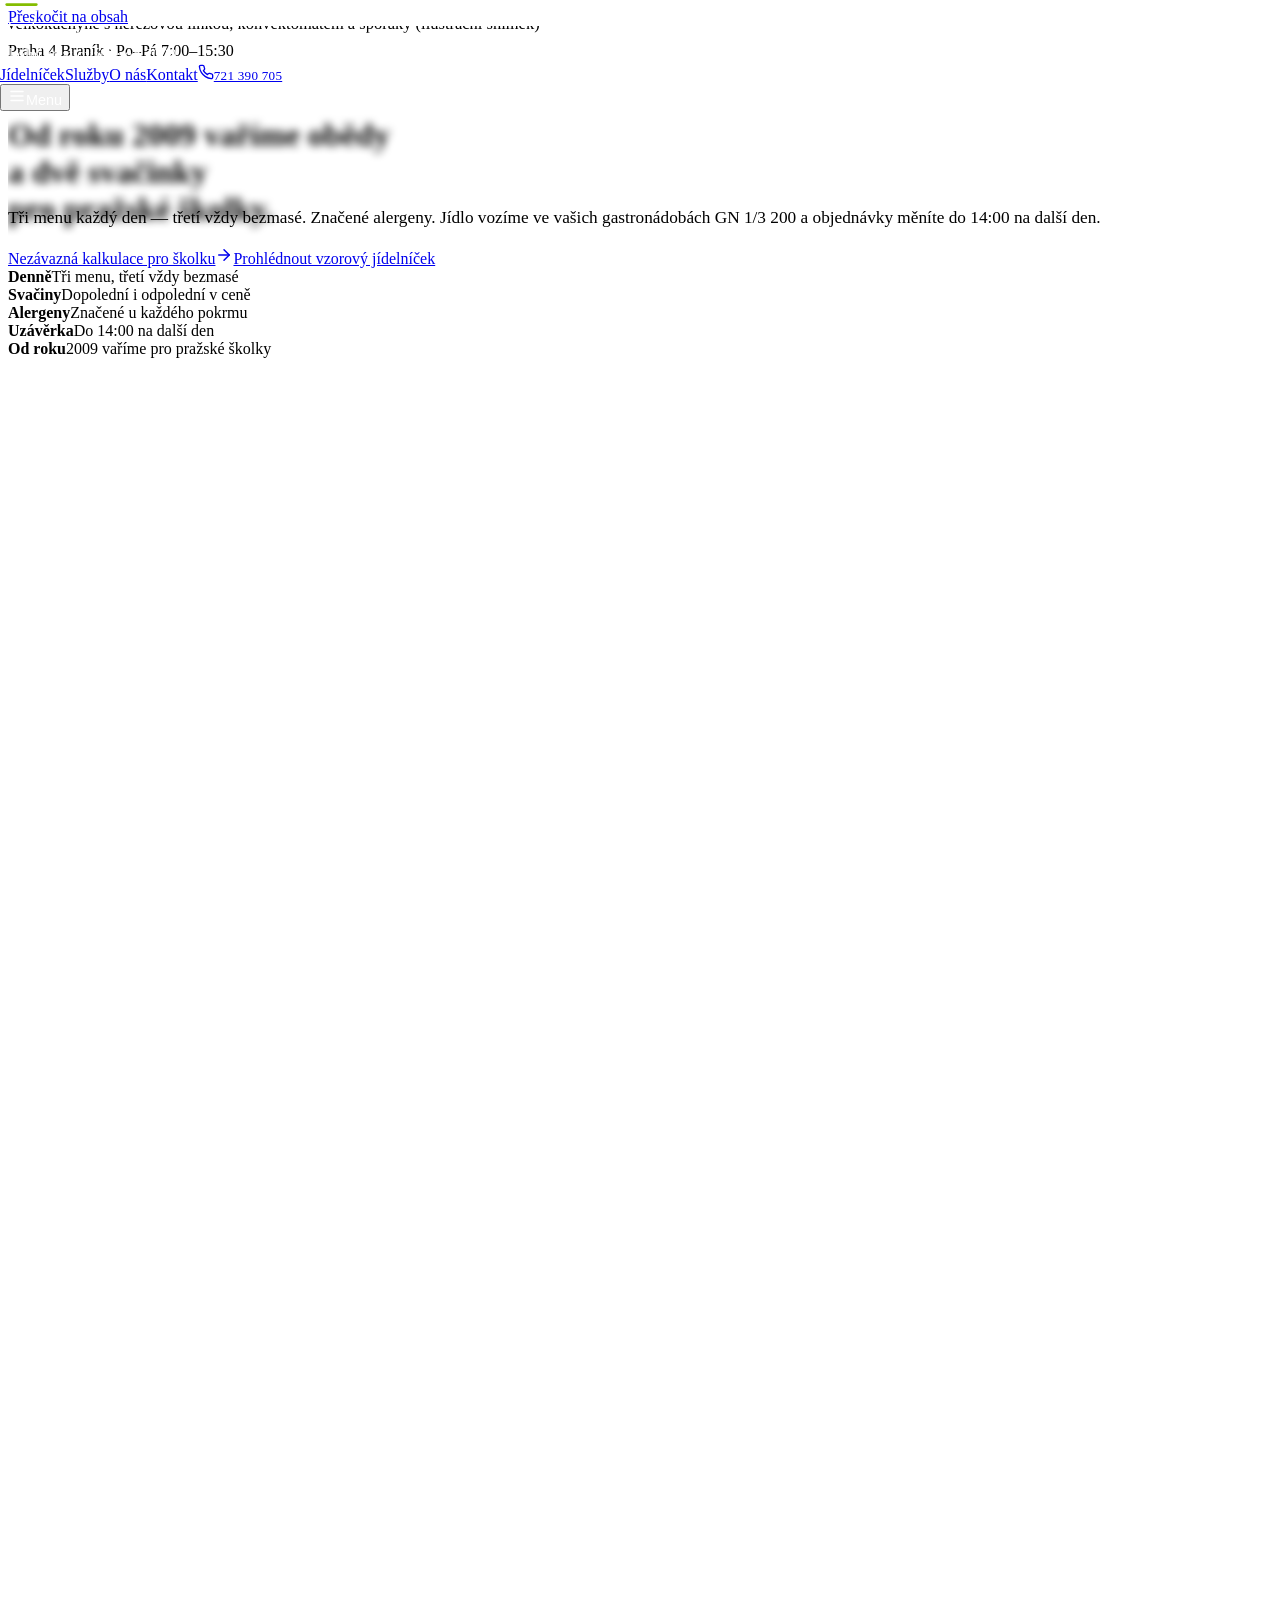
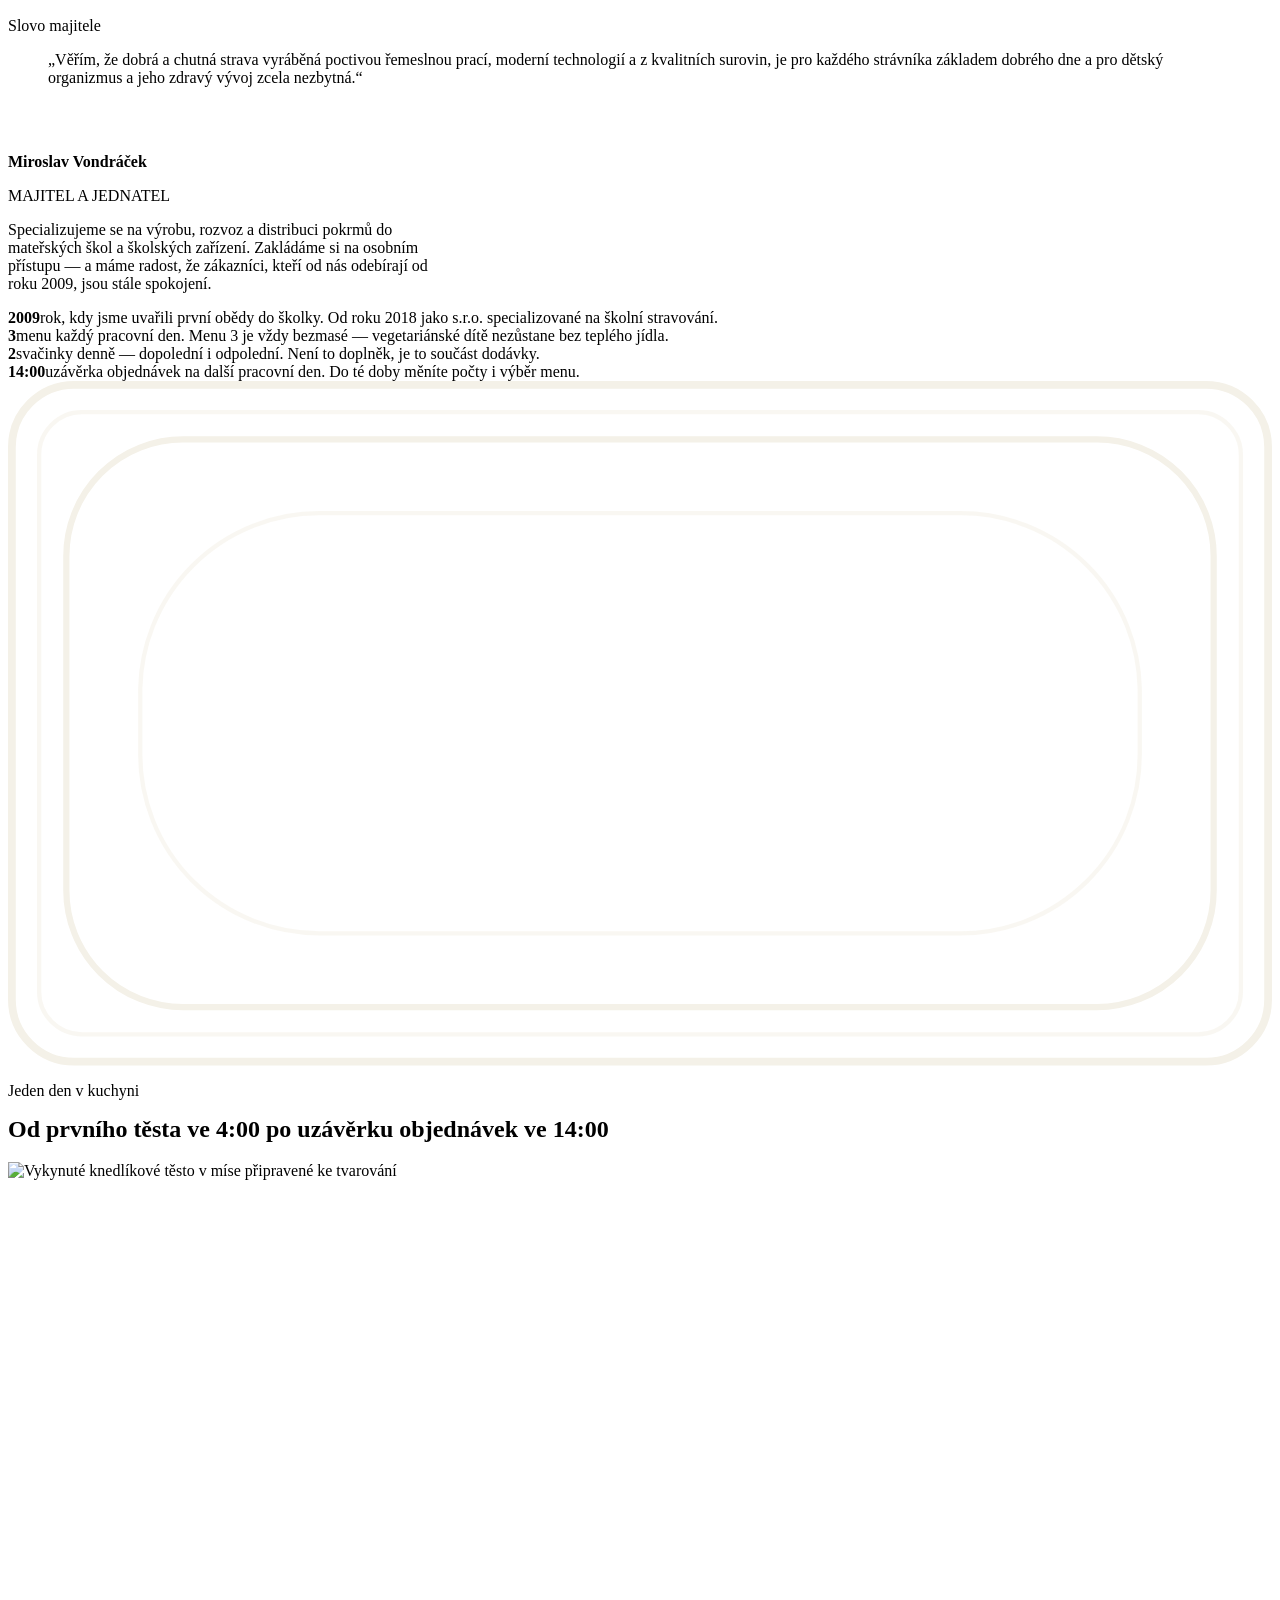
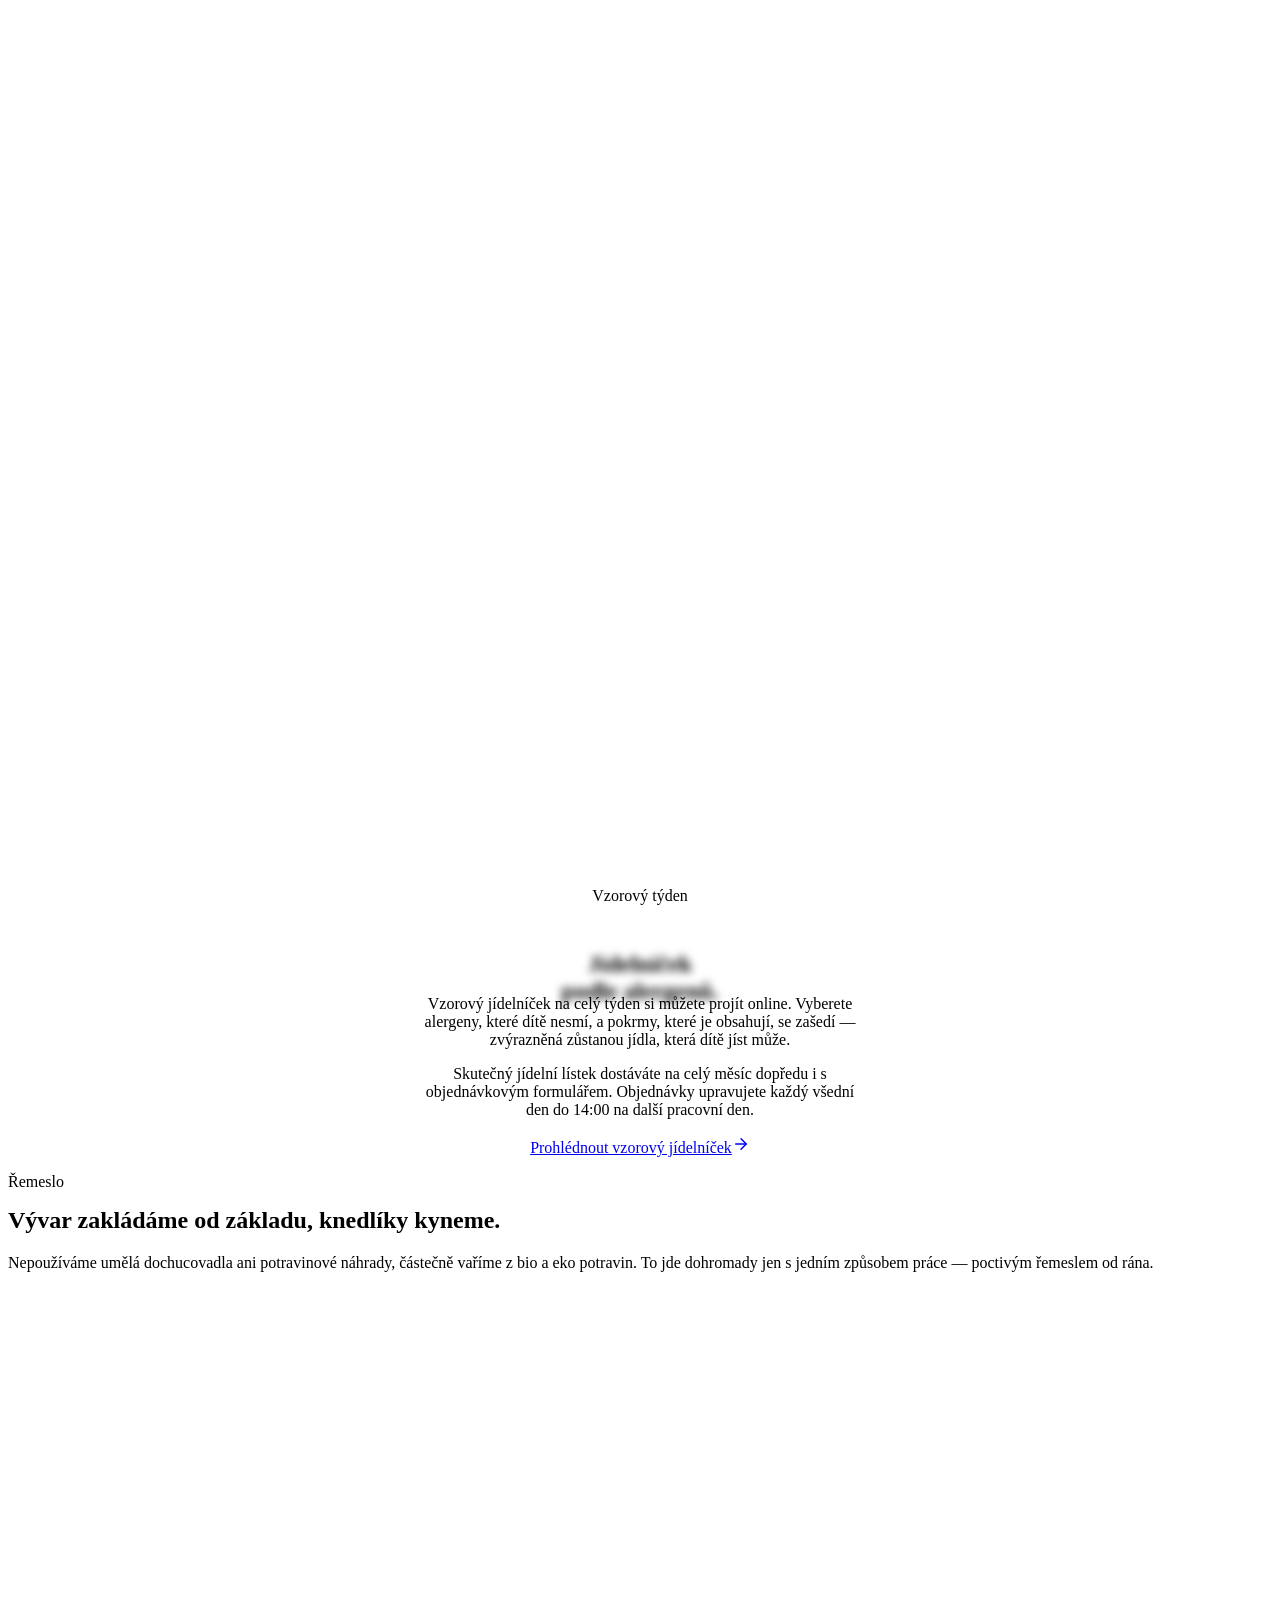
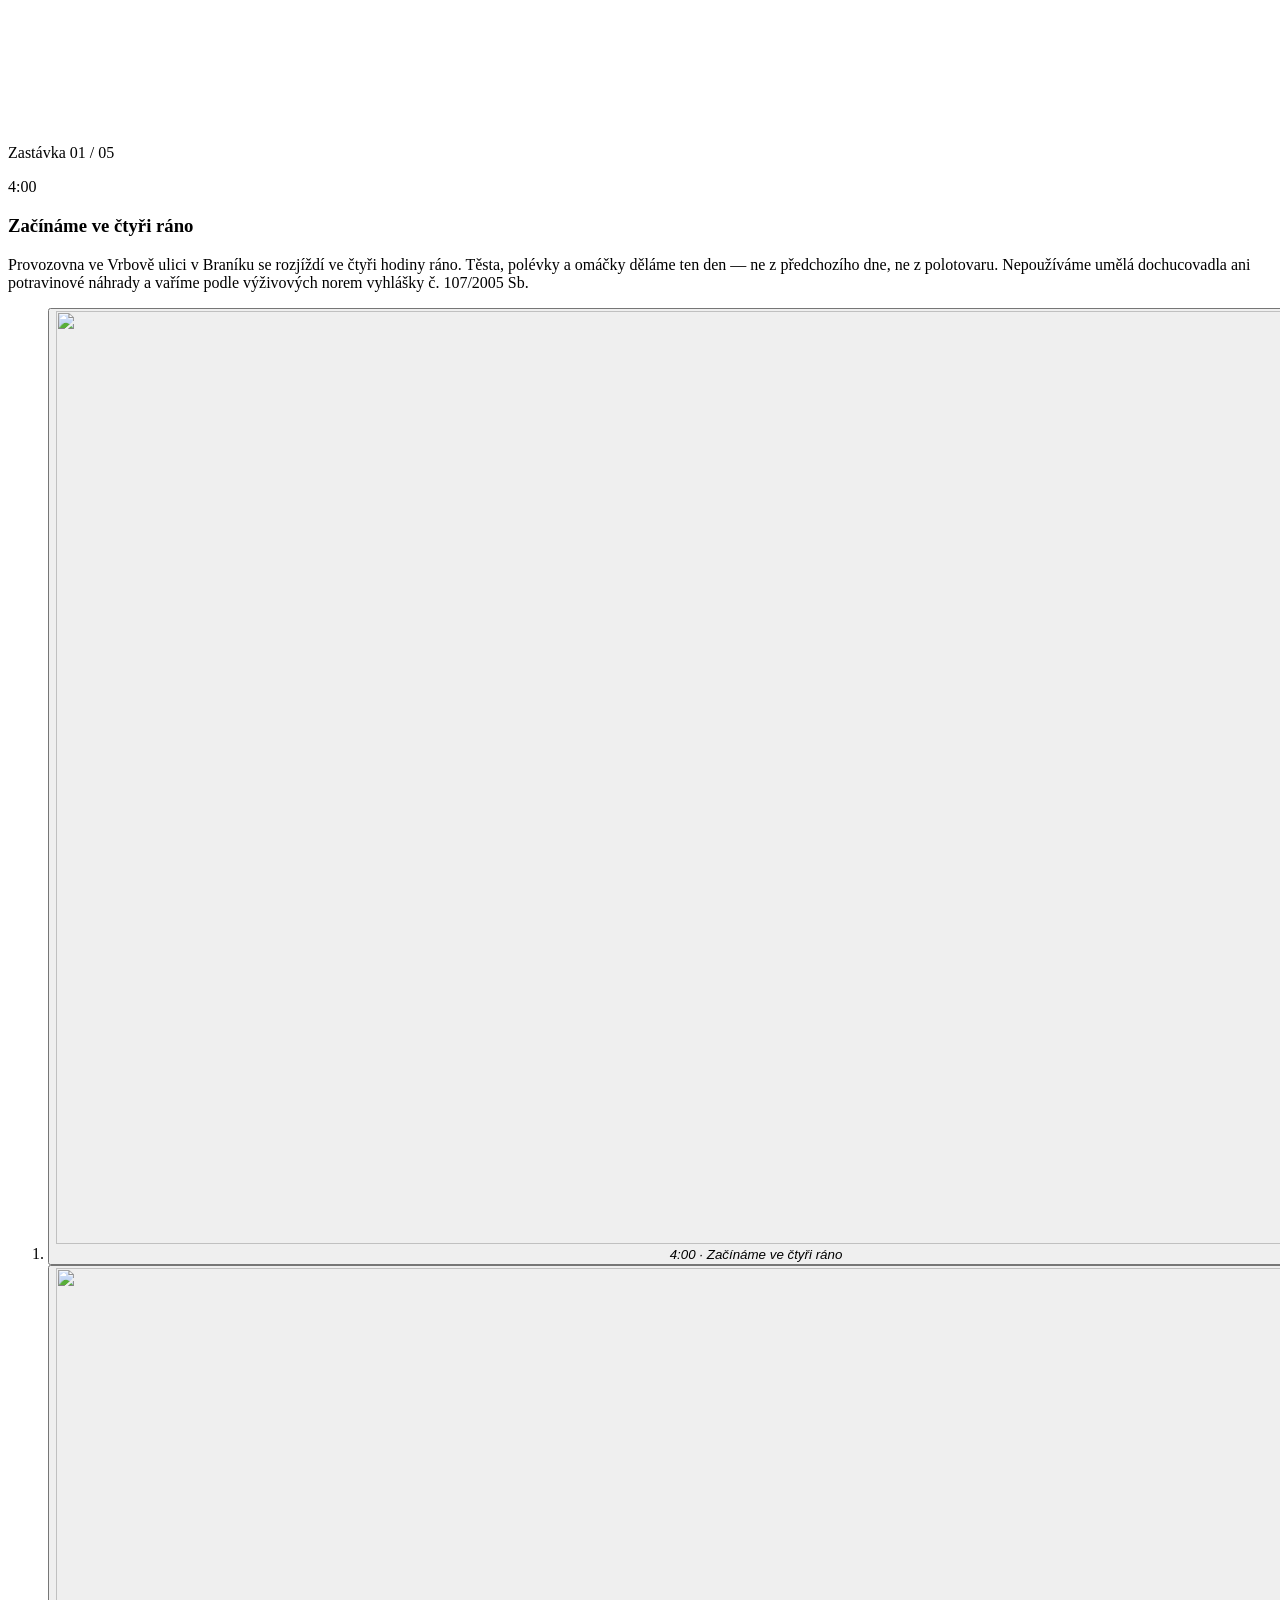
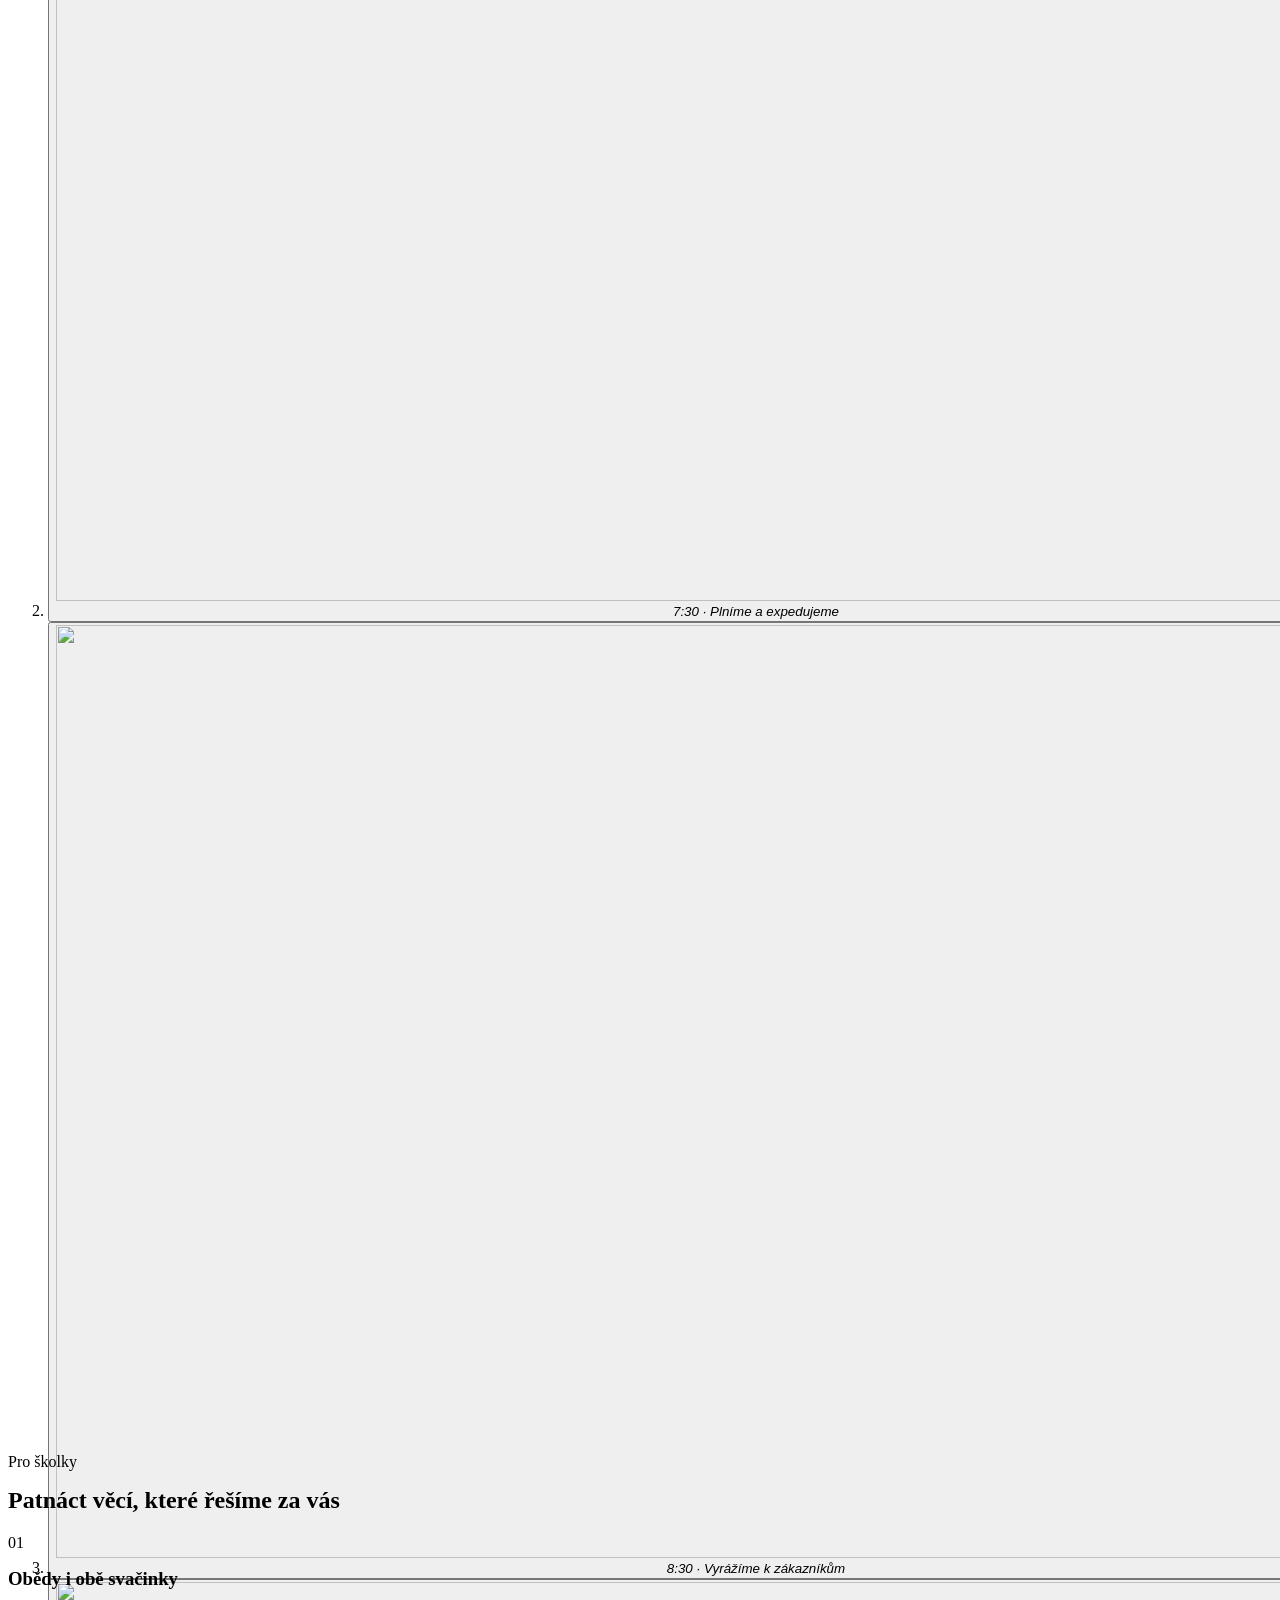
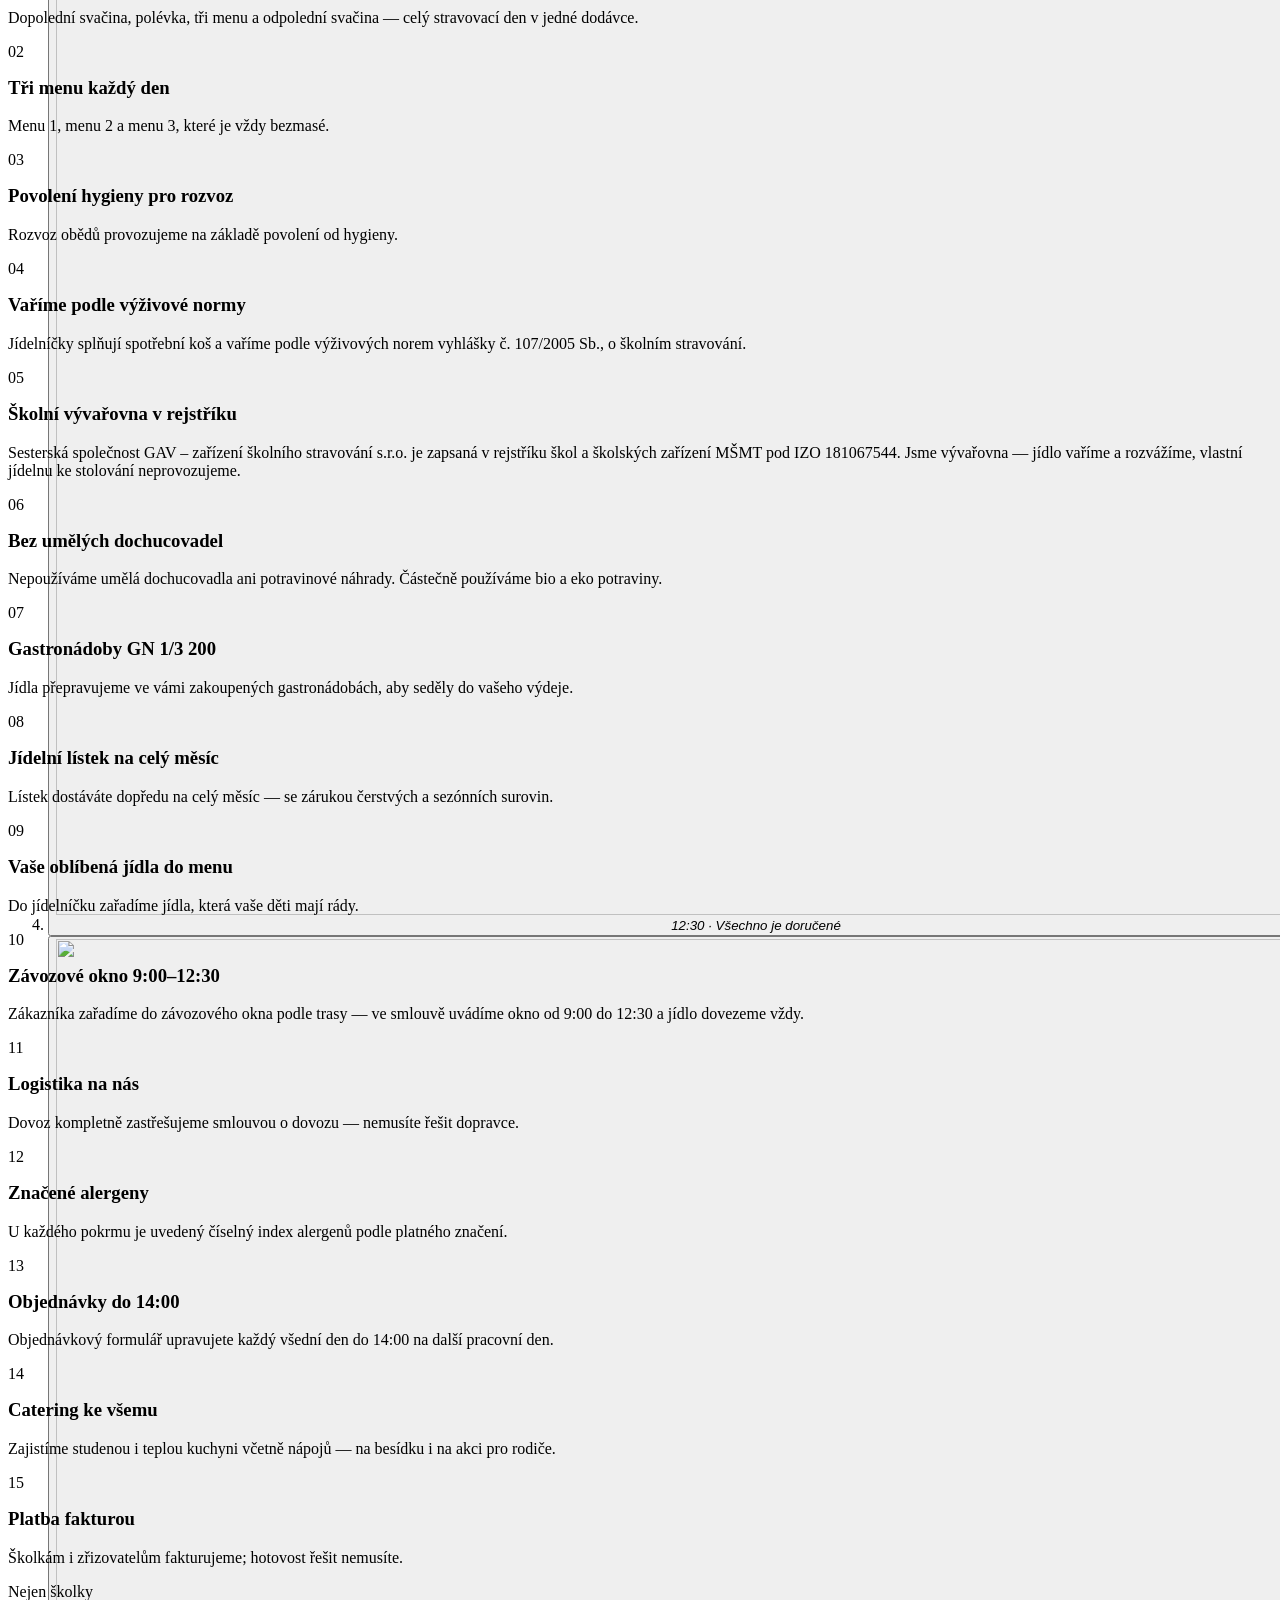
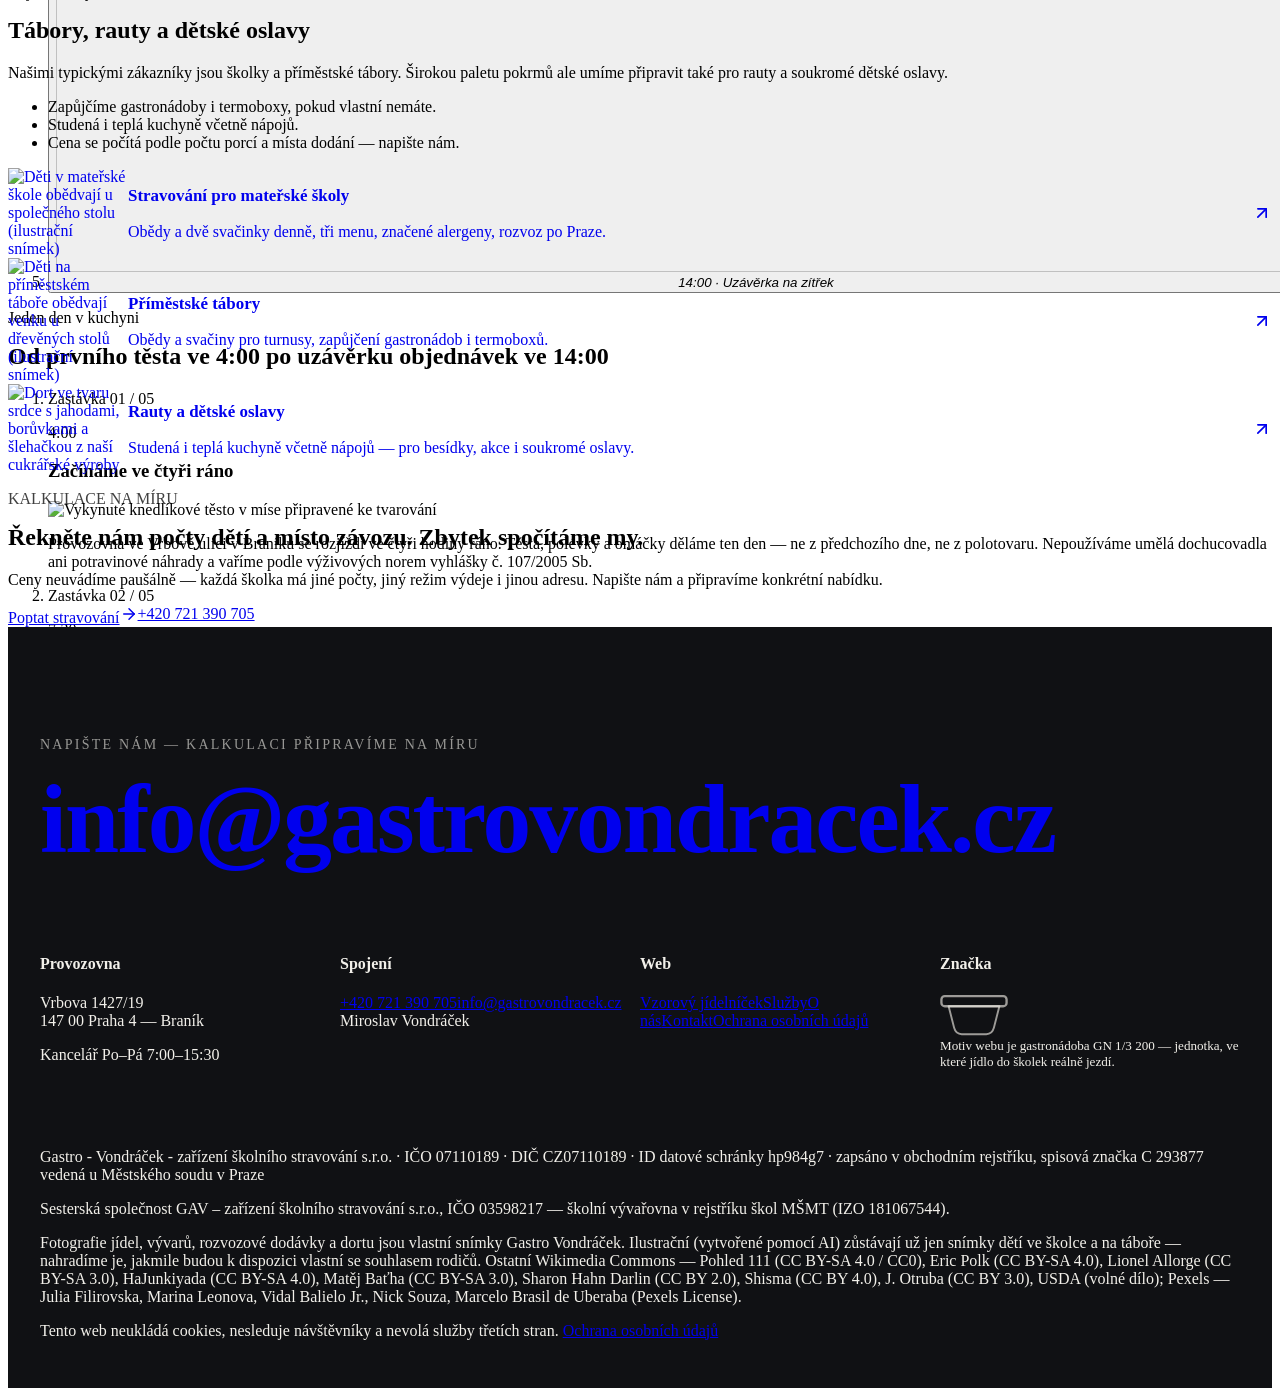
==== commit 361aadbb: "Deploy 2026-09-24" ====
--- a/index.html
+++ b/index.html
@@ -1 +1 @@
-<!DOCTYPE html><html lang="cs" class="__variable_3b8888 __variable_f7e245 __variable_b62d96"><head><meta charSet="utf-8"/><meta name="viewport" content="width=device-width, initial-scale=1"/><link rel="preload" href="/propozice-gastrovondracek-next/_next/static/media/7d28de41f17e98f2-s.p.woff2" as="font" crossorigin="" type="font/woff2"/><link rel="preload" href="/propozice-gastrovondracek-next/_next/static/media/adb45196eddef626-s.p.woff2" as="font" crossorigin="" type="font/woff2"/><link rel="preload" href="/propozice-gastrovondracek-next/_next/static/media/ef87c177b26f69d3-s.p.woff2" as="font" crossorigin="" type="font/woff2"/><link rel="preload" as="image" href="/propozice-gastrovondracek-next/images/knedliky-proces-1.jpg"/><link rel="stylesheet" href="/propozice-gastrovondracek-next/_next/static/css/e78efe5f5a6bd7a5.css" data-precedence="next"/><link rel="preload" as="script" fetchPriority="low" href="/propozice-gastrovondracek-next/_next/static/chunks/webpack-ae345eef85dfc720.js"/><script src="/propozice-gastrovondracek-next/_next/static/chunks/4bd1b696-dc81b35135595d90.js" async=""></script><script src="/propozice-gastrovondracek-next/_next/static/chunks/517-8987c448ab56d39b.js" async=""></script><script src="/propozice-gastrovondracek-next/_next/static/chunks/main-app-d8b16d53e3815aad.js" async=""></script><script src="/propozice-gastrovondracek-next/_next/static/chunks/app/layout-39eff15e6c273b67.js" async=""></script><script src="/propozice-gastrovondracek-next/_next/static/chunks/896-933556f303015ce8.js" async=""></script><script src="/propozice-gastrovondracek-next/_next/static/chunks/146-5965a30f3f63aabe.js" async=""></script><script src="/propozice-gastrovondracek-next/_next/static/chunks/184-87faae8ba03d7d04.js" async=""></script><script src="/propozice-gastrovondracek-next/_next/static/chunks/301-ff86bde3cc59b60b.js" async=""></script><script src="/propozice-gastrovondracek-next/_next/static/chunks/515-5f0fb5a4ebb3c620.js" async=""></script><script src="/propozice-gastrovondracek-next/_next/static/chunks/app/page-c4db6feffe295380.js" async=""></script><meta name="next-size-adjust" content=""/><title>Gastro Vondráček | Obědy a svačinky pro školky — Praha</title><meta name="description" content="Rodinná výrobna vaří od roku 2009 obědy a dvě svačinky pro pražské mateřské školy. Tři menu denně, třetí vždy bezmasé, značené alergeny, rozvoz v gastronádobách GN 1/3 200."/><meta name="author" content="Gastro - Vondráček - zařízení školního stravování s.r.o."/><meta name="keywords" content="obědy do školky,stravování mateřské školy Praha,rozvoz obědů školky,příměstské tábory strava"/><meta property="og:title" content="Gastro Vondráček — obědy a svačinky pro pražské školky"/><meta property="og:description" content="Od roku 2009 vaříme obědy a dvě svačinky pro mateřské školy. Tři menu denně, menu 3 vždy bezmasé, značené alergeny."/><meta property="og:locale" content="cs_CZ"/><meta property="og:type" content="website"/><meta name="twitter:card" content="summary"/><meta name="twitter:title" content="Gastro Vondráček — obědy a svačinky pro pražské školky"/><meta name="twitter:description" content="Od roku 2009 vaříme obědy a dvě svačinky pro mateřské školy. Tři menu denně, menu 3 vždy bezmasé, značené alergeny."/><script src="/propozice-gastrovondracek-next/_next/static/chunks/polyfills-42372ed130431b0a.js" noModule=""></script></head><body><script type="application/ld+json">{"@context":"https://schema.org","@type":"FoodEstablishment","additionalType":"https://schema.org/LocalBusiness","name":"Gastro Vondráček","legalName":"Gastro - Vondráček - zařízení školního stravování s.r.o.","description":"Výroba, rozvoz a distribuce pokrmů do mateřských škol a školských zařízení, příměstské tábory a catering. Praha 4 Braník, od roku 2009.","foundingDate":"2009","servesCuisine":"Česká kuchyně pro dětské strávníky","telephone":"+420721390705","email":"info@gastrovondracek.cz","vatID":"CZ07110189","taxID":"07110189","address":{"@type":"PostalAddress","streetAddress":"Vrbova 1427/19","addressLocality":"Praha","postalCode":"147 00","addressCountry":"CZ"},"geo":{"@type":"GeoCoordinates","latitude":50.0321633,"longitude":14.4249308},"areaServed":{"@type":"City","name":"Praha"},"openingHoursSpecification":[{"@type":"OpeningHoursSpecification","dayOfWeek":["Monday","Tuesday","Wednesday","Thursday","Friday"],"opens":"07:00","closes":"15:30"}],"founder":{"@type":"Person","name":"Miroslav Vondráček"}}</script><a href="#obsah" class="znak-preskoc">Přeskočit na obsah</a><header class="hlavicka hlavicka--pruhledna" style="position:fixed;top:0;left:0;right:0;z-index:var(--z-nav, 50);transform:translateY(0);transition:transform 300ms var(--ease-panel, cubic-bezier(0.32, 0.72, 0, 1));will-change:transform"><div class="hlavicka-obal"><a class="znacka" style="color:#fff" href="/propozice-gastrovondracek-next/"><svg viewBox="0 0 320 208" width="43" height="28" fill="none" aria-hidden="true" focusable="false" style="display:block;flex:0 0 auto"><path d="M 40 58 L 280 58 L 254 160 Q 246 190 218 190 L 102 190 Q 74 190 66 160 Z" stroke="currentColor" stroke-width="9" stroke-linejoin="round"></path><rect x="6" y="10" width="308" height="48" rx="16" stroke="currentColor" stroke-width="11"></rect><rect x="40" y="24" width="240" height="20" rx="10" fill="#84bd00"></rect></svg><span><span class="znacka-text" style="display:block">Gastro Vondráček</span><span class="znacka-pod">Školní stravování · od 2009</span></span></a><nav class="menu" aria-label="Hlavní navigace" style="color:#fff"><a href="/propozice-gastrovondracek-next/jidelnicek/">Jídelníček</a><a href="/propozice-gastrovondracek-next/sluzby/">Služby</a><a href="/propozice-gastrovondracek-next/o-nas/">O nás</a><a href="/propozice-gastrovondracek-next/kontakt/">Kontakt</a><a class="btn btn--svetly" href="tel:+420721390705" style="min-height:44px;padding:var(--sp-2) var(--sp-5);font-size:0.92rem"><svg xmlns="http://www.w3.org/2000/svg" width="16" height="16" viewBox="0 0 24 24" fill="none" stroke="currentColor" stroke-width="2" stroke-linecap="round" stroke-linejoin="round" class="lucide lucide-phone" aria-hidden="true"><path d="M22 16.92v3a2 2 0 0 1-2.18 2 19.79 19.79 0 0 1-8.63-3.07 19.5 19.5 0 0 1-6-6 19.79 19.79 0 0 1-3.07-8.67A2 2 0 0 1 4.11 2h3a2 2 0 0 1 2 1.72 12.84 12.84 0 0 0 .7 2.81 2 2 0 0 1-.45 2.11L8.09 9.91a16 16 0 0 0 6 6l1.27-1.27a2 2 0 0 1 2.11-.45 12.84 12.84 0 0 0 2.81.7A2 2 0 0 1 22 16.92z"></path></svg><span class="mono" style="font-size:0.82rem;letter-spacing:0.02em">721 390 705</span></a></nav><button class="hamburger" aria-expanded="false" aria-controls="mobil-menu" style="color:#fff"><svg xmlns="http://www.w3.org/2000/svg" width="18" height="18" viewBox="0 0 24 24" fill="none" stroke="currentColor" stroke-width="2" stroke-linecap="round" stroke-linejoin="round" class="lucide lucide-menu" aria-hidden="true"><line x1="4" x2="20" y1="12" y2="12"></line><line x1="4" x2="20" y1="6" y2="6"></line><line x1="4" x2="20" y1="18" y2="18"></line></svg><span style="font-size:0.9rem">Menu</span></button></div></header><div style="position:relative;height:175vh"><div style="position:sticky;top:0;height:100svh;min-height:560px;overflow:hidden"><div style="position:absolute;inset:0;transform-origin:50% 44%;will-change:transform;transform:scale(1.03)"><picture><source srcSet="/propozice-gastrovondracek-next/images/hero-velkokuchyne-mobil.jpg" media="(max-width: 760px)"/><img src="/propozice-gastrovondracek-next/images/hero-velkokuchyne.jpg" alt="Velkokuchyně s nerezovou linkou, konvektomatem a sporáky (ilustrační snímek)" width="1600" height="800" fetchPriority="high" loading="eager" decoding="async" style="width:100%;height:100%;object-fit:cover;object-position:50% 46%"/></picture></div><div style="position:relative;z-index:2;height:100%;opacity:1;transform:none"><div class="hero-scrim"></div><div class="hero-obsah" style="position:relative;z-index:2"><p class="eyebrow eyebrow--svetlo">Praha 4 Braník · Po–Pá 7:00–15:30</p><h1 class="hero-h1" style="margin-top:var(--sp-4)"><span class="mask-radek"><span style="display:block;will-change:transform, filter;filter:blur(4px);transform:translateY(110%)">Od roku 2009 vaříme obědy</span></span><span class="mask-radek"><span style="display:block;will-change:transform, filter;filter:blur(4px);transform:translateY(110%)">a dvě svačinky</span></span><span class="mask-radek"><span style="display:block;will-change:transform, filter;filter:blur(4px);transform:translateY(110%)">pro pražské školky.</span></span></h1><p class="hero-pod" style="margin-top:var(--sp-5);font-size:1.08rem">Tři menu každý den — třetí vždy bezmasé. Značené alergeny. Jídlo vozíme ve vašich gastronádobách GN 1/3 200 a objednávky měníte do 14:00 na další den.</p><div class="hero-cta" style="margin-top:var(--sp-6)"><a class="btn btn--hlavni" href="/propozice-gastrovondracek-next/kontakt/">Nezávazná kalkulace pro školku<svg xmlns="http://www.w3.org/2000/svg" width="18" height="18" viewBox="0 0 24 24" fill="none" stroke="currentColor" stroke-width="2" stroke-linecap="round" stroke-linejoin="round" class="lucide lucide-arrow-right" aria-hidden="true"><path d="M5 12h14"></path><path d="m12 5 7 7-7 7"></path></svg></a><a class="btn btn--svetly" href="#karta-tydne">Prohlédnout jídelníček</a></div><div class="hero-tyden" style="margin-top:var(--sp-8)"><div class="hero-den"><b>Po</b><span>Svíčková na smetaně</span></div><div class="hero-den"><b>Út</b><span>Bulgur se zeleninou a vepřovým masíčkem</span></div><div class="hero-den"><b>St</b><span>Bramborové noky s kuřecím masem</span></div><div class="hero-den"><b>Čt</b><span>Milánské špagety sypané sýrem</span></div><div class="hero-den"><b>Pá</b><span>Přírodní rybí karbanátky se zeleninou</span></div></div></div></div></div></div><main id="obsah"><section class="sekce grain-papir" aria-labelledby="slovo-h"><div class="obal slovo"><div><p class="eyebrow">Slovo majitele</p><blockquote class="citat" id="slovo-h" style="margin-top:var(--sp-5)">„Věřím, že dobrá a chutná strava vyráběná poctivou řemeslnou prací, moderní technologií a z kvalitních surovin, je pro každého strávníka základem dobrého dne a pro dětský organizmus a jeho zdravý vývoj zcela nezbytná.“</blockquote><div class="citat-podpis"><svg viewBox="0 0 320 208" width="52" height="34" fill="none" aria-hidden="true" focusable="false" style="display:block;flex:0 0 auto"><path d="M 40 58 L 280 58 L 254 160 Q 246 190 218 190 L 102 190 Q 74 190 66 160 Z" stroke="var(--green-deep)" stroke-width="9" stroke-linejoin="round"></path><rect x="6" y="10" width="308" height="48" rx="16" stroke="var(--green-deep)" stroke-width="11"></rect><rect x="40" y="24" width="240" height="20" rx="10" fill="var(--green)"></rect></svg><div><p style="font-family:var(--ff-display);font-weight:700">Miroslav Vondráček</p><p class="mono" style="color:var(--muted-2);text-transform:uppercase">majitel a jednatel</p></div></div><p class="perex" style="margin-top:var(--sp-6);max-width:56ch">Specializujeme se na výrobu, rozvoz a distribuci pokrmů do mateřských škol a školských zařízení. Zakládáme si na osobním přístupu — a máme radost, že zákazníci, kteří od nás odebírají od roku 2009, jsou stále spokojení.</p></div><div class="fakta"><div class="fakt"><b class="tnum">2009</b><span>rok, kdy jsme uvařili první obědy do školky. Od roku 2018 jako s.r.o. specializované na školní stravování.</span></div><div class="fakt"><b class="tnum">3</b><span>menu každý pracovní den. Menu 3 je vždy bezmasé — vegetariánské dítě nezůstane bez teplého jídla.</span></div><div class="fakt"><b class="tnum">2</b><span>svačinky denně — dopolední i odpolední. Není to doplněk, je to součást dodávky.</span></div><div class="fakt"><b class="tnum">14:00</b><span>uzávěrka objednávek na další pracovní den. Do té doby měníte počty i výběr menu.</span></div></div></div></section><div class="obal-siroky"><div class="sev-gn" aria-hidden="true"><i></i></div></div><section class="den-scena" style="height:calc(100svh + 310svh)" aria-label="Jeden den v kuchyni"><svg width="0" height="0" aria-hidden="true" focusable="false" style="position:absolute"><defs><clipPath id="gn-silueta" clipPathUnits="objectBoundingBox"><path d="M 0.075 0.038 L 0.925 0.038 Q 0.981 0.038 0.981 0.115 L 0.981 0.221 Q 0.981 0.298 0.925 0.298 L 0.8625 0.298 L 0.7875 0.779 Q 0.7625 0.923 0.675 0.923 L 0.325 0.923 Q 0.2375 0.923 0.2125 0.779 L 0.1375 0.298 L 0.075 0.298 Q 0.019 0.298 0.019 0.221 L 0.019 0.115 Q 0.019 0.038 0.075 0.038 Z"></path></clipPath></defs></svg><div class="den-lepivy"><div class="den-vodoznak" aria-hidden="true"><svg viewBox="0 0 325 176" width="100%" style="display:block;height:auto" fill="none" aria-hidden="true" focusable="false"><rect x="1" y="1" width="323" height="174" rx="16" stroke="#f4f1e8" stroke-width="2"></rect><rect x="8" y="8" width="309" height="160" rx="11" stroke="#f4f1e8" stroke-width="1.1" opacity="0.55"></rect><rect x="15" y="15" width="295" height="146" rx="30" stroke="#f4f1e8" stroke-width="1.6"></rect><rect x="34" y="34" width="257" height="108" rx="46" stroke="#f4f1e8" stroke-width="1.1" opacity="0.55"></rect></svg></div><div class="obal"><p class="eyebrow eyebrow--noc">Jeden den v kuchyni</p><h2 class="den-hlavni" style="margin-top:var(--sp-3)">Od prvního těsta v 7:00 po uzávěrku objednávek ve 14:00</h2><div class="den-mrizka2" style="margin-top:var(--sp-6)"><div class="den-foto"><img src="/propozice-gastrovondracek-next/images/knedliky-proces-1.jpg" alt="Vykynuté knedlíkové těsto v míse připravené ke tvarování" width="1400" height="933" loading="eager" decoding="async" style="opacity:1"/><img src="/propozice-gastrovondracek-next/images/kuchyne-velke-hrnce.jpg" alt="" width="1400" height="933" loading="lazy" decoding="async" style="opacity:0"/><img src="/propozice-gastrovondracek-next/images/kuchyne-regal-gn.jpg" alt="" width="1400" height="933" loading="lazy" decoding="async" style="opacity:0"/><img src="/propozice-gastrovondracek-next/images/gastronadoby-2.jpg" alt="" width="1400" height="933" loading="lazy" decoding="async" style="opacity:0"/><img src="/propozice-gastrovondracek-next/images/svickova-2.jpg" alt="" width="1400" height="933" loading="lazy" decoding="async" style="opacity:0"/></div><div><p class="den-index-mono">Zastávka <!-- -->01<!-- --> / 0<!-- -->5</p><p class="den-cas mono-vel">7:00</p><h3 class="den-nadpis">Začínáme od nuly</h3><p class="den-text">Provozovna ve Vrbově ulici v Braníku se otevírá v sedm. Těsta, polévky a omáčky děláme ráno pro ten den — ne z předchozího dne, ne z polotovaru.</p></div></div><ol class="den-rail"><li><button type="button" class="den-zastavka" data-aktivni="1" aria-current="step"><span class="den-thumb"><img src="/propozice-gastrovondracek-next/images/knedliky-proces-1.jpg" alt="" width="1400" height="933" loading="lazy" decoding="async"/></span><em>7:00<!-- --> · <!-- -->Začínáme od nuly</em></button></li><li><button type="button" class="den-zastavka" data-aktivni="0"><span class="den-thumb"><img src="/propozice-gastrovondracek-next/images/kuchyne-velke-hrnce.jpg" alt="" width="1400" height="933" loading="lazy" decoding="async"/></span><em>9:00<!-- --> · <!-- -->Vaříme bez dochucovadel</em></button></li><li><button type="button" class="den-zastavka" data-aktivni="0"><span class="den-thumb"><img src="/propozice-gastrovondracek-next/images/kuchyne-regal-gn.jpg" alt="" width="1400" height="933" loading="lazy" decoding="async"/></span><em>11:00<!-- --> · <!-- -->Plníme GN 1/3 200</em></button></li><li><button type="button" class="den-zastavka" data-aktivni="0"><span class="den-thumb"><img src="/propozice-gastrovondracek-next/images/gastronadoby-2.jpg" alt="" width="1400" height="933" loading="lazy" decoding="async"/></span><em>11:30<!-- --> · <!-- -->Vyjíždíme po Praze</em></button></li><li><button type="button" class="den-zastavka" data-aktivni="0"><span class="den-thumb"><img src="/propozice-gastrovondracek-next/images/svickova-2.jpg" alt="" width="1400" height="933" loading="lazy" decoding="async"/></span><em>14:00<!-- --> · <!-- -->Uzávěrka na zítřek</em></button></li></ol></div></div></section><section class="sekce" style="padding-bottom:0"><div class="obal" style="text-align:center"><p class="eyebrow">Vzorový týden</p><h2 class="h-velka" style="margin-top:var(--sp-4);max-width:20ch;margin-inline:auto"><span class="mask-radek"><span style="display:block;will-change:transform, filter;filter:blur(4px);transform:translateY(110%)">Jídelníček</span></span><span class="mask-radek"><span style="display:block;will-change:transform, filter;filter:blur(4px);transform:translateY(110%)">podle alergenů.</span></span></h2><p class="perex" style="margin-top:var(--sp-5);max-width:56ch;margin-inline:auto">Tohle je skutečný vzorový jídelníček na celý týden. Vyberte alergeny, které dítě nesmí: pokrmy, které je obsahují, se zašedí a zvýrazněná zůstanou jídla, která dítě jíst může.</p></div></section><section class="sekce sekce--tesna" id="karta-tydne" aria-label="Vzorový jídelníček na týden"><div class="obal-siroky"><div><div class="cipy" role="group" aria-label="Filtr alergenů"><button type="button" class="cip" aria-pressed="false"><b>1</b><span>Obiloviny s lepkem</span></button><button type="button" class="cip" aria-pressed="false"><b>3</b><span>Vejce</span></button><button type="button" class="cip" aria-pressed="false"><b>4</b><span>Ryby</span></button><button type="button" class="cip" aria-pressed="false"><b>7</b><span>Mléko</span></button><button type="button" class="cip" aria-pressed="false"><b>9</b><span>Celer</span></button><button type="button" class="cip" aria-pressed="false"><b>10</b><span>Hořčice</span></button></div><p class="readout" aria-live="polite">Vyberte alergeny, které dítě nesmí. Pokrmy, které je obsahují, se zašedí — zvýrazněná zůstanou jídla, která dítě jíst může.<br/><span style="color:var(--muted-2)">Celý týden: <b>30</b> pokrmů, z toho <b>15</b> hlavních jídel.</span></p><div class="tyden"><article class="list" id="den-pondeli"><header class="list-hlava"><div class="list-titul"><span class="list-limec" aria-hidden="true"></span><p class="list-index tnum">Den <!-- -->01<!-- --> / 05</p><h3 class="list-den">Pondělí</h3></div><figure class="list-foto"><span class="gn-foto"><img src="/propozice-gastrovondracek-next/images/ai-den-po-svickova.jpg" alt="Svíčková na smetaně s houskovým knedlíkem (ilustrační snímek)" width="1600" height="1067" loading="lazy" decoding="async"/></span><figcaption>Menu 1 · Svíčková na smetaně</figcaption></figure></header><ol class="chody"><li class="chod chod--svacina" data-ztlumeno="0" data-prezije="0"><p class="chod-label"><span>Dopolední svačina</span></p><p class="chod-nazev">Žitný chléb, žervé, šunka, salátová okurka<!-- --> <span class="idx" aria-label="Alergeny 1, 7"><i data-skrtnuto="0">1</i>, <i data-skrtnuto="0">7</i></span></p></li><li class="chod chod--polevka" data-ztlumeno="0" data-prezije="0"><p class="chod-label"><span>Polévka</span></p><p class="chod-nazev">Celerový krém s libečkem<!-- --> <span class="idx" aria-label="Alergeny 1, 7, 9"><i data-skrtnuto="0">1</i>, <i data-skrtnuto="0">7</i>, <i data-skrtnuto="0">9</i></span></p></li><li class="chod chod--menu" data-ztlumeno="0" data-prezije="0"><p class="chod-label"><span>Menu 1</span></p><p class="chod-nazev">Svíčková na smetaně, houskové knedlíky<!-- --> <span class="idx" aria-label="Alergeny 1, 3, 7, 9, 10"><i data-skrtnuto="0">1</i>, <i data-skrtnuto="0">3</i>, <i data-skrtnuto="0">7</i>, <i data-skrtnuto="0">9</i>, <i data-skrtnuto="0">10</i></span></p></li><li class="chod chod--menu" data-ztlumeno="0" data-prezije="0"><p class="chod-label"><span>Menu 2</span></p><p class="chod-nazev">Krůtí nudličky se švestkovou omáčkou, těstoviny<!-- --> <span class="idx" aria-label="Alergeny 1, 9"><i data-skrtnuto="0">1</i>, <i data-skrtnuto="0">9</i></span></p></li><li class="chod chod--menu chod--bez" data-ztlumeno="0" data-prezije="0"><p class="chod-label"><svg viewBox="0 0 16 16" width="13" height="13" aria-hidden="true" focusable="false" style="display:block;flex:0 0 auto"><path d="M14.2 1.6C7.4 1.6 2.6 4.4 2.6 9.4c0 1.4.4 2.6 1.2 3.5 2-3.1 4.7-5.2 7.9-6.3C9 8.3 6.4 10.6 4.8 13.6c.9.5 2 .8 3.1.8 4.3 0 6.3-4.3 6.3-12.8Z" fill="var(--green-deep)"></path></svg><span>Menu 3</span></p><p class="chod-nazev">Zapečené žampióny s těstovinami, zeleninou, vejcem, bylinkami a smetanou<!-- --> <span class="idx" aria-label="Alergeny 1, 3, 7"><i data-skrtnuto="0">1</i>, <i data-skrtnuto="0">3</i>, <i data-skrtnuto="0">7</i></span></p></li><li class="chod chod--svacina" data-ztlumeno="0" data-prezije="0"><p class="chod-label"><span>Odpolední svačina</span></p><p class="chod-nazev">Celozrnný dalamánek s pažitkovou pomazánkou a rajčátkem<!-- --> <span class="idx" aria-label="Alergeny 1, 3, 7"><i data-skrtnuto="0">1</i>, <i data-skrtnuto="0">3</i>, <i data-skrtnuto="0">7</i></span></p></li></ol></article><article class="list" id="den-utery"><header class="list-hlava"><div class="list-titul"><span class="list-limec" aria-hidden="true"></span><p class="list-index tnum">Den <!-- -->02<!-- --> / 05</p><h3 class="list-den">Úterý</h3></div><figure class="list-foto"><span class="gn-foto"><img src="/propozice-gastrovondracek-next/images/ai-den-ut-testoviny.jpg" alt="Zapečené těstoviny s kuřecím masem a cuketou (ilustrační snímek)" width="1600" height="1067" loading="lazy" decoding="async"/></span><figcaption>Menu 2 · Zapečené těstoviny s kuřecím masem</figcaption></figure></header><ol class="chody"><li class="chod chod--svacina" data-ztlumeno="0" data-prezije="0"><p class="chod-label"><span>Dopolední svačina</span></p><p class="chod-nazev">Slunečnicová bulka, pažitkové máslo, sýr, rajče<!-- --> <span class="idx" aria-label="Alergeny 1, 3, 7"><i data-skrtnuto="0">1</i>, <i data-skrtnuto="0">3</i>, <i data-skrtnuto="0">7</i></span></p></li><li class="chod chod--polevka" data-ztlumeno="0" data-prezije="0"><p class="chod-label"><span>Polévka</span></p><p class="chod-nazev">Silný hovězí vývar se zeleninou a těstovinovou zavářkou<!-- --> <span class="idx" aria-label="Alergeny 1, 3, 9"><i data-skrtnuto="0">1</i>, <i data-skrtnuto="0">3</i>, <i data-skrtnuto="0">9</i></span></p></li><li class="chod chod--menu" data-ztlumeno="0" data-prezije="0"><p class="chod-label"><span>Menu 1</span></p><p class="chod-nazev">Bulgur se zeleninou a vepřovým masíčkem<!-- --> <span class="idx" aria-label="Alergeny 1, 9"><i data-skrtnuto="0">1</i>, <i data-skrtnuto="0">9</i></span></p></li><li class="chod chod--menu" data-ztlumeno="0" data-prezije="0"><p class="chod-label"><span>Menu 2</span></p><p class="chod-nazev">Zapečené těstoviny s kuřecím masem, cuketou a smetanou<!-- --> <span class="idx" aria-label="Alergeny 1, 3, 7"><i data-skrtnuto="0">1</i>, <i data-skrtnuto="0">3</i>, <i data-skrtnuto="0">7</i></span></p></li><li class="chod chod--menu chod--bez" data-ztlumeno="0" data-prezije="0"><p class="chod-label"><svg viewBox="0 0 16 16" width="13" height="13" aria-hidden="true" focusable="false" style="display:block;flex:0 0 auto"><path d="M14.2 1.6C7.4 1.6 2.6 4.4 2.6 9.4c0 1.4.4 2.6 1.2 3.5 2-3.1 4.7-5.2 7.9-6.3C9 8.3 6.4 10.6 4.8 13.6c.9.5 2 .8 3.1.8 4.3 0 6.3-4.3 6.3-12.8Z" fill="var(--green-deep)"></path></svg><span>Menu 3</span></p><p class="chod-nazev">Zeleninový karbanátek, vařené brambory, bylinkový dresink<!-- --> <span class="idx" aria-label="Alergeny 1, 3, 7"><i data-skrtnuto="0">1</i>, <i data-skrtnuto="0">3</i>, <i data-skrtnuto="0">7</i></span></p></li><li class="chod chod--svacina" data-ztlumeno="0" data-prezije="0"><p class="chod-label"><span>Odpolední svačina</span></p><p class="chod-nazev">Stračatelová bábovka, mléko<!-- --> <span class="idx" aria-label="Alergeny 1, 3, 7"><i data-skrtnuto="0">1</i>, <i data-skrtnuto="0">3</i>, <i data-skrtnuto="0">7</i></span></p></li></ol></article><article class="list" id="den-streda"><header class="list-hlava"><div class="list-titul"><span class="list-limec" aria-hidden="true"></span><p class="list-index tnum">Den <!-- -->03<!-- --> / 05</p><h3 class="list-den">Středa</h3></div><figure class="list-foto"><span class="gn-foto"><img src="/propozice-gastrovondracek-next/images/ai-den-st-noky.jpg" alt="Bramborové noky s kuřecím masem a špenátem ve smetanové omáčce (ilustrační snímek)" width="1600" height="1067" loading="lazy" decoding="async"/></span><figcaption>Menu 1 · Bramborové noky s kuřecím masem</figcaption></figure></header><ol class="chody"><li class="chod chod--svacina" data-ztlumeno="0" data-prezije="0"><p class="chod-label"><span>Dopolední svačina</span></p><p class="chod-nazev">Špaldová vafle s ovocným tvarohem<!-- --> <span class="idx" aria-label="Alergeny 1, 3, 7"><i data-skrtnuto="0">1</i>, <i data-skrtnuto="0">3</i>, <i data-skrtnuto="0">7</i></span></p></li><li class="chod chod--polevka" data-ztlumeno="0" data-prezije="0"><p class="chod-label"><span>Polévka</span></p><p class="chod-nazev">Špenátová Pepka námořníka<!-- --> <span class="idx" aria-label="Alergeny 1, 7"><i data-skrtnuto="0">1</i>, <i data-skrtnuto="0">7</i></span></p></li><li class="chod chod--menu" data-ztlumeno="0" data-prezije="0"><p class="chod-label"><span>Menu 1</span></p><p class="chod-nazev">Bramborové noky s kuřecím masem, špenátem ve smetanové omáčce<!-- --> <span class="idx" aria-label="Alergeny 1, 7"><i data-skrtnuto="0">1</i>, <i data-skrtnuto="0">7</i></span></p></li><li class="chod chod--menu" data-ztlumeno="0" data-prezije="0"><p class="chod-label"><span>Menu 2</span></p><p class="chod-nazev">Hovězí nudličky na kořenové zelenině, těstoviny<!-- --> <span class="idx" aria-label="Alergeny 1"><i data-skrtnuto="0">1</i></span></p></li><li class="chod chod--menu chod--bez" data-ztlumeno="0" data-prezije="0"><p class="chod-label"><svg viewBox="0 0 16 16" width="13" height="13" aria-hidden="true" focusable="false" style="display:block;flex:0 0 auto"><path d="M14.2 1.6C7.4 1.6 2.6 4.4 2.6 9.4c0 1.4.4 2.6 1.2 3.5 2-3.1 4.7-5.2 7.9-6.3C9 8.3 6.4 10.6 4.8 13.6c.9.5 2 .8 3.1.8 4.3 0 6.3-4.3 6.3-12.8Z" fill="var(--green-deep)"></path></svg><span>Menu 3</span></p><p class="chod-nazev">Zapečené lasagne se zeleninou a sýrem<!-- --> <span class="idx" aria-label="Alergeny 1, 3, 7"><i data-skrtnuto="0">1</i>, <i data-skrtnuto="0">3</i>, <i data-skrtnuto="0">7</i></span></p></li><li class="chod chod--svacina" data-ztlumeno="0" data-prezije="0"><p class="chod-label"><span>Odpolední svačina</span></p><p class="chod-nazev">Ricotta, nopálový dalamánek, ledový salát<!-- --> <span class="idx" aria-label="Alergeny 1, 3, 7"><i data-skrtnuto="0">1</i>, <i data-skrtnuto="0">3</i>, <i data-skrtnuto="0">7</i></span></p></li></ol></article><article class="list" id="den-ctvrtek"><header class="list-hlava"><div class="list-titul"><span class="list-limec" aria-hidden="true"></span><p class="list-index tnum">Den <!-- -->04<!-- --> / 05</p><h3 class="list-den">Čtvrtek</h3></div><figure class="list-foto"><span class="gn-foto"><img src="/propozice-gastrovondracek-next/images/ai-den-ct-spagety.jpg" alt="Milánské špagety sypané sýrem (ilustrační snímek)" width="1600" height="1067" loading="lazy" decoding="async"/></span><figcaption>Menu 1 · Milánské špagety</figcaption></figure></header><ol class="chody"><li class="chod chod--svacina" data-ztlumeno="0" data-prezije="0"><p class="chod-label"><span>Dopolední svačina</span></p><p class="chod-nazev">Ovoce dle sezónní nabídky, suchar<!-- --> <span class="idx idx--zadne">bez alergenů</span></p></li><li class="chod chod--polevka" data-ztlumeno="0" data-prezije="0"><p class="chod-label"><span>Polévka</span></p><p class="chod-nazev">Slepičí vývar se zeleninou, masem a nudlemi<!-- --> <span class="idx" aria-label="Alergeny 1, 9"><i data-skrtnuto="0">1</i>, <i data-skrtnuto="0">9</i></span></p></li><li class="chod chod--menu" data-ztlumeno="0" data-prezije="0"><p class="chod-label"><span>Menu 1</span></p><p class="chod-nazev">Milánské špagety sypané sýrem<!-- --> <span class="idx" aria-label="Alergeny 1, 7, 9"><i data-skrtnuto="0">1</i>, <i data-skrtnuto="0">7</i>, <i data-skrtnuto="0">9</i></span></p></li><li class="chod chod--menu" data-ztlumeno="0" data-prezije="0"><p class="chod-label"><span>Menu 2</span></p><p class="chod-nazev">Zapečená polenta s krůtím masem a zeleninou<!-- --> <span class="idx" aria-label="Alergeny 9"><i data-skrtnuto="0">9</i></span></p></li><li class="chod chod--menu chod--bez" data-ztlumeno="0" data-prezije="0"><p class="chod-label"><svg viewBox="0 0 16 16" width="13" height="13" aria-hidden="true" focusable="false" style="display:block;flex:0 0 auto"><path d="M14.2 1.6C7.4 1.6 2.6 4.4 2.6 9.4c0 1.4.4 2.6 1.2 3.5 2-3.1 4.7-5.2 7.9-6.3C9 8.3 6.4 10.6 4.8 13.6c.9.5 2 .8 3.1.8 4.3 0 6.3-4.3 6.3-12.8Z" fill="var(--green-deep)"></path></svg><span>Menu 3</span></p><p class="chod-nazev">Pohankovo – bulgurové rizoto se zeleninou, sypané parmazánem<!-- --> <span class="idx" aria-label="Alergeny 1, 7"><i data-skrtnuto="0">1</i>, <i data-skrtnuto="0">7</i></span></p></li><li class="chod chod--svacina" data-ztlumeno="0" data-prezije="0"><p class="chod-label"><span>Odpolední svačina</span></p><p class="chod-nazev">Celozrnná houska se šunkovou pomazánkou, rajče<!-- --> <span class="idx" aria-label="Alergeny 1, 3, 7"><i data-skrtnuto="0">1</i>, <i data-skrtnuto="0">3</i>, <i data-skrtnuto="0">7</i></span></p></li></ol></article><article class="list" id="den-patek"><header class="list-hlava"><div class="list-titul"><span class="list-limec" aria-hidden="true"></span><p class="list-index tnum">Den <!-- -->05<!-- --> / 05</p><h3 class="list-den">Pátek</h3></div><figure class="list-foto"><span class="gn-foto"><img src="/propozice-gastrovondracek-next/images/ai-den-pa-ryba.jpg" alt="Rybí karbanátky se zeleninou a bramborová kaše (ilustrační snímek)" width="1600" height="1067" loading="lazy" decoding="async"/></span><figcaption>Menu 1 · Rybí karbanátky, bramborová kaše</figcaption></figure></header><ol class="chody"><li class="chod chod--svacina" data-ztlumeno="0" data-prezije="0"><p class="chod-label"><span>Dopolední svačina</span></p><p class="chod-nazev">Müsli s bílým jogurtem a medem<!-- --> <span class="idx" aria-label="Alergeny 7"><i data-skrtnuto="0">7</i></span></p></li><li class="chod chod--polevka" data-ztlumeno="0" data-prezije="0"><p class="chod-label"><span>Polévka</span></p><p class="chod-nazev">Silný hovězí vývar se zeleninou a těstovinovou zavářkou<!-- --> <span class="idx" aria-label="Alergeny 9"><i data-skrtnuto="0">9</i></span></p></li><li class="chod chod--menu" data-ztlumeno="0" data-prezije="0"><p class="chod-label"><span>Menu 1</span></p><p class="chod-nazev">Přírodní rybí karbanátky se zeleninou, bramborová kaše<!-- --> <span class="idx" aria-label="Alergeny 1, 3, 4, 7"><i data-skrtnuto="0">1</i>, <i data-skrtnuto="0">3</i>, <i data-skrtnuto="0">4</i>, <i data-skrtnuto="0">7</i></span></p></li><li class="chod chod--menu" data-ztlumeno="0" data-prezije="0"><p class="chod-label"><span>Menu 2</span></p><p class="chod-nazev">Penne s kuřecím masem v dýňové omáčce s bylinkami<!-- --> <span class="idx" aria-label="Alergeny 1, 7"><i data-skrtnuto="0">1</i>, <i data-skrtnuto="0">7</i></span></p></li><li class="chod chod--menu" data-ztlumeno="0" data-prezije="0"><p class="chod-label"><span>Menu 3</span></p><p class="chod-nazev">Páteční balíček (toastový chléb, tav. sýr, šunka, máslíčko, zelenina)<!-- --> <span class="idx" aria-label="Alergeny 1, 3, 7"><i data-skrtnuto="0">1</i>, <i data-skrtnuto="0">3</i>, <i data-skrtnuto="0">7</i></span></p></li><li class="chod chod--svacina" data-ztlumeno="0" data-prezije="0"><p class="chod-label"><span>Odpolední svačina</span></p><p class="chod-nazev">Kornový rohlík, vajíčková pomazánka, paprika<!-- --> <span class="idx" aria-label="Alergeny 1, 3, 7"><i data-skrtnuto="0">1</i>, <i data-skrtnuto="0">3</i>, <i data-skrtnuto="0">7</i></span></p></li></ol></article></div><div class="legenda"><p class="legenda-radek"><span class="legenda-titul">Alergeny</span><span class="legenda-pol"><b>1</b> <!-- -->lepek</span><span class="legenda-pol"><b>3</b> <!-- -->vejce</span><span class="legenda-pol"><b>4</b> <!-- -->ryby</span><span class="legenda-pol"><b>7</b> <!-- -->mléko</span><span class="legenda-pol"><b>9</b> <!-- -->celer</span><span class="legenda-pol"><b>10</b> <!-- -->hořčice</span></p><p class="legenda-pozn"><span class="legenda-listek" aria-hidden="true"><svg viewBox="0 0 16 16" width="13" height="13" aria-hidden="true" focusable="false" style="display:block;flex:0 0 auto"><path d="M14.2 1.6C7.4 1.6 2.6 4.4 2.6 9.4c0 1.4.4 2.6 1.2 3.5 2-3.1 4.7-5.2 7.9-6.3C9 8.3 6.4 10.6 4.8 13.6c.9.5 2 .8 3.1.8 4.3 0 6.3-4.3 6.3-12.8Z" fill="var(--green-deep)"></path></svg></span>Lísteček u řádku = bezmasé menu.</p></div></div><p class="mala" style="margin-top:var(--sp-6);max-width:58ch">Jídelní lístek dostáváte na celý měsíc dopředu i s objednávkovým formulářem. Objednávky upravujete každý všední den do 14:00 na další pracovní den.<!-- --> <a class="odkaz-text" href="/propozice-gastrovondracek-next/jidelnicek/">Jak objednávání funguje</a></p></div></section><section class="sekce sekce--krem" aria-labelledby="remeslo-h"><div class="obal"><div class="remeslo" style="margin-bottom:var(--sp-8)"><div style="grid-column:span 6"><p class="eyebrow">Řemeslo</p><h2 class="h-sekce" id="remeslo-h" style="margin-top:var(--sp-4)">Nudle do polévky krájíme, knedlíky kyneme.</h2></div><div style="grid-column:8 / span 5"><p class="perex">Nepoužíváme umělá dochucovadla ani potravinové náhrady, částečně vaříme z bio a eko potravin. To jde dohromady jen s jedním způsobem práce — poctivým řemeslem od rána.</p></div></div><div class="remeslo remeslo--figury"><div style="min-width:0;grid-column:span 3;opacity:0;transform:translateY(30px)"><figure class="krok-figura"><div class="gn-foto" style="aspect-ratio:3 / 2"><img src="/propozice-gastrovondracek-next/images/nudle-proces-2.jpg" alt="Nakrájené domácí vlasové nudle připravené do polévky" width="1400" height="933" loading="lazy" decoding="async"/></div><figcaption><b>FIG. <!-- -->01</b> — <!-- -->Nudle krájíme</figcaption><p class="mala" style="margin-top:var(--sp-2)">Ne balíček z krabice — nudle do vývaru krájíme ráno.</p></figure></div><div style="min-width:0;grid-column:span 3;opacity:0;transform:translateY(30px)"><figure class="krok-figura"><div class="gn-foto" style="aspect-ratio:3 / 2"><img src="/propozice-gastrovondracek-next/images/knedliky-proces-2.jpg" alt="Nakrájené houskové knedlíky připravené k výdeji" width="1400" height="933" loading="lazy" decoding="async"/></div><figcaption><b>FIG. <!-- -->02</b> — <!-- -->Knedlíky krájíme na porce</figcaption><p class="mala" style="margin-top:var(--sp-2)">Porce dělíme až podle počtu dětí, který ráno známe.</p></figure></div><div style="min-width:0;grid-column:span 3;opacity:0;transform:translateY(30px)"><figure class="krok-figura"><div class="gn-foto" style="aspect-ratio:3 / 2"><img src="/propozice-gastrovondracek-next/images/gn-nerez-detail.jpg" alt="Řada nerezových gastronádob na polici výrobní kuchyně" width="1400" height="933" loading="lazy" decoding="async"/></div><figcaption><b>FIG. <!-- -->03</b> — <!-- -->Plníme nerez, ne plast</figcaption><p class="mala" style="margin-top:var(--sp-2)">Hotová jídla jdou do gastronádob GN 1/3 200.</p></figure></div><div style="min-width:0;grid-column:span 3;opacity:0;transform:translateY(30px)"><figure class="krok-figura"><div class="gn-foto" style="aspect-ratio:3 / 2"><img src="/propozice-gastrovondracek-next/images/koprovka.jpg" alt="Koprová omáčka s vejcem a bramborem na talíři" width="1400" height="933" loading="lazy" decoding="async"/></div><figcaption><b>FIG. <!-- -->04</b> — <!-- -->Končí to na talíři</figcaption><p class="mala" style="margin-top:var(--sp-2)">Ve školce jídlo z gastronádob jen vydáte — porce vozíme hotové.</p></figure></div></div></div></section><div class="obal-siroky"><div class="sev-gn" aria-hidden="true"><i></i></div></div><section class="sekce" aria-labelledby="skolky-h"><div class="obal"><div style="max-width:44ch"><p class="eyebrow">Pro školky</p><h2 class="h-sekce" id="skolky-h" style="margin-top:var(--sp-4)">Patnáct věcí, které řešíme za vás</h2></div><div class="bento" style="margin-top:var(--sp-8)"><article class="gn-ram gn-ram--hover karta" style="grid-column:span 2"><p class="mono" style="color:var(--muted-2);text-transform:uppercase">01</p><h3 style="margin-top:var(--sp-3)">Obědy i obě svačinky</h3><p>Dopolední svačina, polévka, tři menu a odpolední svačina — celý stravovací den v jedné dodávce.</p></article><article class="gn-ram gn-ram--hover karta" style="grid-column:span 2"><p class="mono" style="color:var(--muted-2);text-transform:uppercase">02</p><h3 style="margin-top:var(--sp-3)">Tři menu každý den</h3><p>Menu 1, menu 2 a menu 3, které je vždy bezmasé.</p></article><article class="gn-ram gn-ram--hover karta" style="grid-column:span 2"><p class="mono" style="color:var(--muted-2);text-transform:uppercase">03</p><h3 style="margin-top:var(--sp-3)">Povolení hygieny pro rozvoz</h3><p>Rozvoz obědů provozujeme na základě povolení od hygieny.</p></article><article class="gn-ram gn-ram--hover karta" style="grid-column:span 2"><p class="mono" style="color:var(--muted-2);text-transform:uppercase">04</p><h3 style="margin-top:var(--sp-3)">Vaříme podle výživové normy</h3><p>Jídelníčky splňují spotřební koš a vaříme podle výživových norem vyhlášky č. 107/2005 Sb., o školním stravování.</p></article><article class="gn-ram gn-ram--hover karta" style="grid-column:span 2"><p class="mono" style="color:var(--muted-2);text-transform:uppercase">05</p><h3 style="margin-top:var(--sp-3)">Školní jídelna v rejstříku škol</h3><p>Sesterská společnost GAV – zařízení školního stravování s.r.o. je zapsaná v rejstříku škol a školských zařízení MŠMT jako školní jídelna – vývařovna (IZO 181067544).</p></article><article class="gn-ram gn-ram--hover karta" style="grid-column:span 2"><p class="mono" style="color:var(--muted-2);text-transform:uppercase">06</p><h3 style="margin-top:var(--sp-3)">Bez umělých dochucovadel</h3><p>Nepoužíváme umělá dochucovadla ani potravinové náhrady. Částečně používáme bio a eko potraviny.</p></article><article class="gn-ram gn-ram--hover karta" style="grid-column:span 2"><p class="mono" style="color:var(--muted-2);text-transform:uppercase">07</p><h3 style="margin-top:var(--sp-3)">Gastronádoby GN 1/3 200</h3><p>Jídla přepravujeme ve vámi zakoupených gastronádobách, aby seděly do vašeho výdeje.</p></article><article class="gn-ram gn-ram--hover karta" style="grid-column:span 2"><p class="mono" style="color:var(--muted-2);text-transform:uppercase">08</p><h3 style="margin-top:var(--sp-3)">Jídelní lístek na celý měsíc</h3><p>Lístek dostáváte dopředu na celý měsíc — se zárukou čerstvých a sezónních surovin.</p></article><article class="gn-ram gn-ram--hover karta" style="grid-column:span 2"><p class="mono" style="color:var(--muted-2);text-transform:uppercase">09</p><h3 style="margin-top:var(--sp-3)">Vaše oblíbená jídla do menu</h3><p>Do jídelníčku zařadíme jídla, která vaše děti mají rády.</p></article><article class="gn-ram gn-ram--hover karta" style="grid-column:span 2"><p class="mono" style="color:var(--muted-2);text-transform:uppercase">10</p><h3 style="margin-top:var(--sp-3)">Individuální místo závozu</h3><p>Místo i čas závozu domlouváme podle vašeho režimu, ne podle naší trasy.</p></article><article class="gn-ram gn-ram--hover karta" style="grid-column:span 2"><p class="mono" style="color:var(--muted-2);text-transform:uppercase">11</p><h3 style="margin-top:var(--sp-3)">Logistika na nás</h3><p>Dovoz kompletně zastřešujeme smlouvou o dovozu — nemusíte řešit dopravce.</p></article><article class="gn-ram gn-ram--hover karta" style="grid-column:span 2"><p class="mono" style="color:var(--muted-2);text-transform:uppercase">12</p><h3 style="margin-top:var(--sp-3)">Značené alergeny</h3><p>U každého pokrmu je uvedený číselný index alergenů podle platného značení.</p></article><article class="gn-ram gn-ram--hover karta" style="grid-column:span 2"><p class="mono" style="color:var(--muted-2);text-transform:uppercase">13</p><h3 style="margin-top:var(--sp-3)">Objednávky do 14:00</h3><p>Objednávkový formulář upravujete každý všední den do 14:00 na další pracovní den.</p></article><article class="gn-ram gn-ram--hover karta" style="grid-column:span 2"><p class="mono" style="color:var(--muted-2);text-transform:uppercase">14</p><h3 style="margin-top:var(--sp-3)">Catering ke všemu</h3><p>Zajistíme studenou i teplou kuchyni včetně nápojů — na besídku i na akci pro rodiče.</p></article><article class="gn-ram gn-ram--hover karta" style="grid-column:span 2"><p class="mono" style="color:var(--muted-2);text-transform:uppercase">15</p><h3 style="margin-top:var(--sp-3)">Platba fakturou</h3><p>Školkám i zřizovatelům fakturujeme; hotovost řešit nemusíte.</p></article></div></div></section><section class="sekce sekce--krem" aria-labelledby="dalsi-h"><div class="obal"><div class="split"><div><p class="eyebrow">Nejen školky</p><h2 class="h-sekce" id="dalsi-h" style="margin-top:var(--sp-4)">Tábory, rauty a dětské oslavy</h2><p class="perex" style="margin-top:var(--sp-5)">Našimi typickými zákazníky jsou školky a příměstské tábory. Širokou paletu pokrmů ale umíme připravit také pro rauty a soukromé dětské oslavy.</p><ul class="gn-seznam" style="margin-top:var(--sp-6)"><li>Zapůjčíme gastronádoby i termoboxy, pokud vlastní nemáte.</li><li>Studená i teplá kuchyně včetně nápojů.</li><li>Cena se počítá podle počtu porcí a místa dodání — napište nám.</li></ul></div><div style="display:grid;gap:var(--sp-4)"><a class="gn-ram gn-ram--hover" style="display:grid;grid-template-columns:120px minmax(0,1fr) auto;gap:var(--sp-4);align-items:center;padding:var(--sp-4);text-decoration:none" href="/propozice-gastrovondracek-next/sluzby/skolky/"><div class="gn-foto" style="aspect-ratio:3 / 2"><img src="/propozice-gastrovondracek-next/images/ai-ms-obed-deti.jpg" alt="Děti v mateřské škole obědvají u společného stolu (ilustrační snímek)" width="1400" height="933" loading="lazy" decoding="async"/></div><div><h3 style="font-size:1.06rem">Stravování pro mateřské školy</h3><p class="mala" style="margin-top:var(--sp-2)">Obědy a dvě svačinky denně, tři menu, značené alergeny, rozvoz po Praze.</p></div><svg xmlns="http://www.w3.org/2000/svg" width="20" height="20" viewBox="0 0 24 24" fill="none" stroke="currentColor" stroke-width="2" stroke-linecap="round" stroke-linejoin="round" class="lucide lucide-arrow-up-right" aria-hidden="true" style="color:var(--tomato-text)"><path d="M7 7h10v10"></path><path d="M7 17 17 7"></path></svg></a><a class="gn-ram gn-ram--hover" style="display:grid;grid-template-columns:120px minmax(0,1fr) auto;gap:var(--sp-4);align-items:center;padding:var(--sp-4);text-decoration:none" href="/propozice-gastrovondracek-next/sluzby/primestske-tabory/"><div class="gn-foto" style="aspect-ratio:3 / 2"><img src="/propozice-gastrovondracek-next/images/ai-tabor-obed-venku.jpg" alt="Děti na příměstském táboře obědvají venku u dřevěných stolů (ilustrační snímek)" width="1400" height="933" loading="lazy" decoding="async"/></div><div><h3 style="font-size:1.06rem">Příměstské tábory</h3><p class="mala" style="margin-top:var(--sp-2)">Obědy a svačiny pro turnusy, zapůjčení gastronádob i termoboxů.</p></div><svg xmlns="http://www.w3.org/2000/svg" width="20" height="20" viewBox="0 0 24 24" fill="none" stroke="currentColor" stroke-width="2" stroke-linecap="round" stroke-linejoin="round" class="lucide lucide-arrow-up-right" aria-hidden="true" style="color:var(--tomato-text)"><path d="M7 7h10v10"></path><path d="M7 17 17 7"></path></svg></a><a class="gn-ram gn-ram--hover" style="display:grid;grid-template-columns:120px minmax(0,1fr) auto;gap:var(--sp-4);align-items:center;padding:var(--sp-4);text-decoration:none" href="/propozice-gastrovondracek-next/sluzby/rauty-a-oslavy/"><div class="gn-foto" style="aspect-ratio:3 / 2"><img src="/propozice-gastrovondracek-next/images/catering-rautovy-stul.jpg" alt="Rautový stůl s mísami uzenin, olivami, chlebem a ohřívacími nádobami (ilustrační snímek)" width="1400" height="933" loading="lazy" decoding="async"/></div><div><h3 style="font-size:1.06rem">Rauty a dětské oslavy</h3><p class="mala" style="margin-top:var(--sp-2)">Studená i teplá kuchyně včetně nápojů — pro besídky, akce i soukromé oslavy.</p></div><svg xmlns="http://www.w3.org/2000/svg" width="20" height="20" viewBox="0 0 24 24" fill="none" stroke="currentColor" stroke-width="2" stroke-linecap="round" stroke-linejoin="round" class="lucide lucide-arrow-up-right" aria-hidden="true" style="color:var(--tomato-text)"><path d="M7 7h10v10"></path><path d="M7 17 17 7"></path></svg></a></div></div></div></section><section class="sekce sekce--tesna sekce--noc"><div class="obal"><div class="vyzva"><div style="position:relative;z-index:1"><p class="mono" style="text-transform:uppercase;color:var(--green-ink);opacity:0.75">Kalkulace na míru</p><h2 style="margin-top:var(--sp-4)">Řekněte nám počty dětí a místo závozu. Zbytek spočítáme my.</h2><p>Ceny neuvádíme paušálně — každá školka má jiné počty, jiný režim výdeje i jinou adresu. Napište nám a připravíme konkrétní nabídku.</p><div style="display:flex;flex-wrap:wrap;gap:var(--sp-3);margin-top:var(--sp-6)"><a class="btn btn--hlavni" href="/propozice-gastrovondracek-next/kontakt/">Poptat stravování<svg xmlns="http://www.w3.org/2000/svg" width="18" height="18" viewBox="0 0 24 24" fill="none" stroke="currentColor" stroke-width="2" stroke-linecap="round" stroke-linejoin="round" class="lucide lucide-arrow-right" aria-hidden="true"><path d="M5 12h14"></path><path d="m12 5 7 7-7 7"></path></svg></a><a class="btn btn--druhy" href="tel:+420721390705">+420 721 390 705</a></div></div><div aria-hidden="true" style="position:absolute;right:-6%;bottom:-28%;width:42%;opacity:0.22;pointer-events:none"><svg viewBox="0 0 325 176" width="100%" style="display:block;height:auto" fill="none" aria-hidden="true" focusable="false"><rect x="2" y="2" width="321" height="172" rx="16" stroke="var(--green-ink)" stroke-width="4"></rect><rect x="8" y="8" width="309" height="160" rx="11" stroke="var(--green-ink)" stroke-width="2.2" opacity="0.55"></rect><rect x="15" y="15" width="295" height="146" rx="30" stroke="var(--green-ink)" stroke-width="3.2"></rect><rect x="34" y="34" width="257" height="108" rx="46" stroke="var(--green-ink)" stroke-width="2.2" opacity="0.55"></rect></svg></div></div></div></section></main><footer class="paticka" style="position:relative;background:var(--paticka-bg, var(--noc, #101114));color:var(--paticka-text, #f2f0ea);padding:var(--sp-9, 96px) var(--gutter, 24px) var(--sp-6, 32px)"><div style="max-width:var(--container, 1200px);margin:0 auto"><p style="font-size:var(--fs-sm, 14px);letter-spacing:var(--tracking-wide, 0.16em);text-transform:uppercase;color:var(--paticka-muted, rgba(242,240,234,0.6));margin-bottom:var(--sp-4, 16px)">Napište nám — kalkulaci připravíme na míru</p><a href="mailto:info@gastrovondracek.cz?subject=Popt%C3%A1vka%20stravov%C3%A1n%C3%AD%20%E2%80%94%20%C5%A1kolka" style="display:block;font-size:clamp(3rem, 7vw, 7rem);line-height:1.04;letter-spacing:var(--tracking-tight, -0.02em);font-weight:700;text-decoration:none;overflow-wrap:anywhere">info@gastrovondracek.cz</a><div style="margin-top:var(--sp-8, 64px);display:flex;flex-wrap:wrap;gap:var(--sp-7, 48px);justify-content:space-between;align-items:flex-end"><div style="display:grid;grid-template-columns:repeat(auto-fit, minmax(200px, 1fr));gap:var(--sp-7);width:100%"><div class="paticka-sloupec"><h4>Provozovna</h4><p>Vrbova 1427/19<br/>147 00<!-- --> <!-- -->Praha 4 — Braník</p><p style="margin-top:var(--sp-3);color:var(--noc-muted)">Po–Pá 7:00–15:30</p></div><div class="paticka-sloupec"><h4>Spojení</h4><a href="tel:+420721390705">+420 721 390 705</a><a href="mailto:info@gastrovondracek.cz">info@gastrovondracek.cz</a><p style="margin-top:var(--sp-3);color:var(--noc-muted)">Miroslav Vondráček</p></div><div class="paticka-sloupec"><h4>Web</h4><a href="/propozice-gastrovondracek-next/jidelnicek/">Vzorový jídelníček</a><a href="/propozice-gastrovondracek-next/sluzby/">Služby</a><a href="/propozice-gastrovondracek-next/o-nas/">O nás</a><a href="/propozice-gastrovondracek-next/kontakt/">Kontakt</a><a href="/propozice-gastrovondracek-next/gdpr/">Ochrana osobních údajů</a></div><div class="paticka-sloupec"><h4>Značka</h4><svg viewBox="0 0 320 208" width="68" height="44" fill="none" aria-hidden="true" focusable="false" style="display:block;flex:0 0 auto"><path d="M 40 58 L 280 58 L 254 160 Q 246 190 218 190 L 102 190 Q 74 190 66 160 Z" stroke="rgba(244,241,232,0.62)" stroke-width="9" stroke-linejoin="round"></path><rect x="6" y="10" width="308" height="48" rx="16" stroke="rgba(244,241,232,0.62)" stroke-width="11"></rect><rect x="40" y="24" width="240" height="20" rx="10" fill="var(--green)"></rect></svg><p style="margin-top:var(--sp-3);color:var(--noc-muted);font-size:0.82rem">Motiv webu je gastronádoba GN 1/3 200 — jednotka, ve které jídlo do školek reálně jezdí.</p></div></div><div class="paticka-tiraz" style="width:100%"><p>Gastro - Vondráček - zařízení školního stravování s.r.o.<!-- --> · IČO <!-- -->07110189<!-- --> · DIČ <!-- -->CZ07110189<!-- --> · ID datové schránky <!-- -->hp984g7<!-- --> · <!-- -->zapsáno v obchodním rejstříku, spisová značka C 293877 vedená u Městského soudu v Praze</p><p style="margin-top:var(--sp-2)">Sesterská společnost GAV – zařízení školního stravování s.r.o., IČO 03598217 — školní jídelna – vývařovna v rejstříku škol MŠMT (IZO 181067544).</p><p style="margin-top:var(--sp-2)">Fotografie (ilustrační): snímky dětí a jídel ze vzorového týdne jsou vytvořené pomocí AI; ostatní Wikimedia Commons — Pohled 111 (CC BY-SA 4.0 / CC0), Eric Polk (CC BY-SA 4.0), Lionel Allorge (CC BY-SA 3.0), HaJunkiyada (CC BY-SA 4.0), Matěj Baťha (CC BY-SA 3.0), Sharon Hahn Darlin (CC BY 2.0), Shisma (CC BY 4.0), J. Otruba (CC BY 3.0), USDA (volné dílo); Pexels — Julia Filirovska, Marina Leonova, Vidal Balielo Jr., Nick Souza, Marcelo Brasil de Uberaba (Pexels License). Po dohodě je nahradíme fotografiemi z vaší provozovny.</p><p style="margin-top:var(--sp-2)">Tento web neukládá cookies, nesleduje návštěvníky a nevolá služby třetích stran.<!-- --> <a href="/propozice-gastrovondracek-next/gdpr/">Ochrana osobních údajů</a></p></div></div></div></footer><script src="/propozice-gastrovondracek-next/_next/static/chunks/webpack-ae345eef85dfc720.js" async=""></script><script>(self.__next_f=self.__next_f||[]).push([0])</script><script>self.__next_f.push([1,"1:\"$Sreact.fragment\"\n3:I[651,[\"177\",\"static/chunks/app/layout-39eff15e6c273b67.js\"],\"default\"]\n4:I[9712,[\"177\",\"static/chunks/app/layout-39eff15e6c273b67.js\"],\"default\"]\n5:I[5244,[],\"\"]\n6:I[3866,[],\"\"]\n7:I[1301,[\"896\",\"static/chunks/896-933556f303015ce8.js\",\"146\",\"static/chunks/146-5965a30f3f63aabe.js\",\"184\",\"static/chunks/184-87faae8ba03d7d04.js\",\"301\",\"static/chunks/301-ff86bde3cc59b60b.js\",\"515\",\"static/chunks/515-5f0fb5a4ebb3c620.js\",\"974\",\"static/chunks/app/page-c4db6feffe295380.js\"],\"default\"]\n8:I[5,[\"896\",\"static/chunks/896-933556f303015ce8.js\",\"146\",\"static/chunks/146-5965a30f3f63aabe.js\",\"184\",\"static/chunks/184-87faae8ba03d7d04.js\",\"301\",\"static/chunks/301-ff86bde3cc59b60b.js\",\"515\",\"static/chunks/515-5f0fb5a4ebb3c620.js\",\"974\",\"static/chunks/app/page-c4db6feffe295380.js\"],\"default\"]\n9:I[7696,[\"896\",\"static/chunks/896-933556f303015ce8.js\",\"146\",\"static/chunks/146-5965a30f3f63aabe.js\",\"184\",\"static/chunks/184-87faae8ba03d7d04.js\",\"301\",\"static/chunks/301-ff86bde3cc59b60b.js\",\"515\",\"static/chunks/515-5f0fb5a4ebb3c620.js\",\"974\",\"static/chunks/app/page-c4db6feffe295380.js\"],\"default\"]\na:I[8173,[\"896\",\"static/chunks/896-933556f303015ce8.js\",\"146\",\"static/chunks/146-5965a30f3f63aabe.js\",\"184\",\"static/chunks/184-87faae8ba03d7d04.js\",\"301\",\"static/chunks/301-ff86bde3cc59b60b.js\",\"515\",\"static/chunks/515-5f0fb5a4ebb3c620.js\",\"974\",\"static/chunks/app/page-c4db6feffe295380.js\"],\"\"]\nb:I[6679,[\"896\",\"static/chunks/896-933556f303015ce8.js\",\"146\",\"static/chunks/146-5965a30f3f63aabe.js\",\"184\",\"static/chunks/184-87faae8ba03d7d04.js\",\"301\",\"static/chunks/301-ff86bde3cc59b60b.js\",\"515\",\"static/chunks/515-5f0fb5a4ebb3c620.js\",\"974\",\"static/chunks/app/page-c4db6feffe295380.js\"],\"default\"]\nc:I[4515,[\"896\",\"static/chunks/896-933556f303015ce8.js\",\"146\",\"static/chunks/146-5965a30f3f63aabe.js\",\"184\",\"static/chunks/184-87faae8ba03d7d04.js\",\"301\",\"static/chunks/301-ff86bde3cc59b60b.js\",\"515\",\"static/chunks/515-5f0fb5a4ebb3c620.js\",\"974\",\"static/chunks/app/page-c4db6feffe295380.js\"],\"default\"]\nd:I[4625,[\"896\",\"static/chunks/896-933556f303015ce8.js\",\"146\",\"static/chunks/146-5965a30f3f63aabe.js\",\"184\",\"static/chunks/184-87faae8ba03d7d04.js\",\"301\",\"static/chunks/301-ff86bde3cc59b60b.js\",\"515\",\"static/chunks/515-5f0fb5a4ebb3c620.js\",\"974\",\"static/chunks/app/page-c4db6feffe295380.js\"],\"Reveal\"]\ne:I[6213,[],\"OutletBoundary\"]\n10:I[6213,[],\"MetadataBoundary\"]\n12:I[6213,[],\"ViewportBoundary\"]\n14:I[4835,[],\"\"]\n:HL[\"/propozice-gastrovondracek-next/_next/static/media/7d28de41f17e98f2-s.p.woff2\",\"font\",{\"crossOrigin\":\"\",\"type\":\"font/woff2\"}]\n:HL[\"/propozice-gastrovondracek-next/_next/static/media/adb45196eddef626-s.p.woff2\",\"font\",{\"crossOrigin\":\"\",\"type\":\"font/woff2\"}]\n:HL[\"/propozice-gastrovondracek-next/_next/static/media/ef87c177b26f69d3-s.p.woff2\",\"font\",{\"crossOrigin\":\"\",\"type\":\"font/woff2\"}]\n:HL[\"/propozice-gastrovondracek-next/_next/static/css/e78efe5f5a6bd7a5.css\",\"style\"]\n2:T424,{\"@context\":\"https://schema.org\",\"@type\":\"FoodEstablishment\",\"additionalType\":\"https://schema.org/LocalBusiness\",\"name\":\"Gastro Vondráček\",\"legalName\":\"Gastro - Vondráček - zařízení školního stravování s.r.o.\",\"description\":\"Výroba, rozvoz a distribuce pokrmů do mateřských škol a školských zařízení, příměstské tábory a catering. Praha 4 Braník, od roku 2009.\",\"foundingDate\":\"2009\",\"servesCuisine\":\"Česká kuchyně pro dětské strávníky\",\"telephone\":\"+420721390705\",\"email\":\"info@gastrovondracek.cz\",\"vatID\":\"CZ07110189\",\"taxID\":\"07110189\",\"address\":{\"@type\":\"PostalAddress\",\"streetAddress\":\"Vrbova 1427/19\",\"addressLocality\":\"Praha\",\"postalCode\":\"147 00\",\"addressCountry\":\"CZ\"},\"geo\":{\"@type\":\"GeoCoordinates\",\"latitude\":50.0321633,\"longitude\":14.4249308},\"areaServed\":{\"@type\":\"City\",\"name\":\"Praha\"},\"openingHoursSpecification\":[{\"@type\":\"OpeningHoursSpecification\",\"dayOfWeek\":[\"Monday\",\"Tuesday\",\"Wednesday\",\"Thursday\",\"Friday\"],\"opens\":\"07:00\",\"closes\":\"15:30\"}],\"founder\":{\"@type\":\"Person\",\"name\":\"Miroslav Vondráček\"}}0:{\"P\":null,\"b\":\"oys2RJ6ehQi7NBDtKZ8Mz\",\"p\":\"/propozice-gastrovondracek-next\",\"c\":[\"\",\"\"],\"i\":false,\"f\":[[[\"\",{\"children\":[\"__PAGE__\",{}]},\"$undefined\",\"$undefined\",true],[\"\",[\"$\",\"$1\",\"c\",{\"children\":[[[\"$\",\"link\",\"0\",{\"rel\":\"stylesheet\",\"href\":\"/propozice-gastrovondracek-next/_next/static/css/e78efe5f5a6bd7a5.css\",\"precedence\":\"next\",\"crossOrigin\":\"$undefined\",\"nonce\":\"$undefined\"}]],[\"$\",\"html\",null,{\"lang\":\"cs\",\"className\":\"__variable_3b8888 __variable_f7e245 __variable_b62d96\",\"children\":[\"$\",\"body\",null,{\"children\":[[\"$\",\"script\",null,{\"type\":\"application/ld+json\",\"dangerouslySetInnerHTML\":{\"__html\":\"$2\"}}],[\"$\",\"$L3\",null,{}],[\"$\",\"a\",null,{\"href\":\"#obsah\",\"className\":\"znak-preskoc\",\"children\":\"Přeskočit na obsah\"}],[\"$\",\"$L4\",null,{\"children\":[\"$\",\"$L5\",null,{\"parallelRouterKey\":\"children\",\"segmentPath\":[\"children\"],\"error\":\"$undefined\",\"errorStyles\":\"$undefined\",\"errorScripts\":\"$undefined\",\"template\":[\"$\",\"$L6\",null,{}],\"templateStyles\":\"$undefined\",\"templateScripts\":\"$undefined\",\"notFound\":[[],[[\"$\",\"title\",null,{\"children\":\"404: This page could not be found.\"}],[\"$\",\"div\",null,{\"style\":{\"fontFamily\":\"system-ui,\\\"Segoe UI\\\",Roboto,Helvetica,Arial,sans-serif,\\\"Apple Color Emoji\\\",\\\"Segoe UI Emoji\\\"\",\"height\":\"100vh\",\"textAlign\":\"center\",\"display\":\"flex\",\"flexDirection\":\"column\",\"alignItems\":\"center\",\"justifyContent\":\"center\"},\"children\":[\"$\",\"div\",null,{\"children\":[[\"$\",\"style\",null,{\"dangerouslySetInnerHTML\":{\"__html\":\"body{color:#000;background:#fff;margin:0}.next-error-h1{border-right:1px solid rgba(0,0,0,.3)}@media (prefers-color-scheme:dark){body{color:#fff;background:#000}.next-error-h1{border-right:1px solid rgba(255,255,255,.3)}}\"}}],[\"$\",\"h1\",null,{\"className\":\"next-error-h1\",\"style\":{\"display\":\"inline-block\",\"margin\":\"0 20px 0 0\",\"padding\":\"0 23px 0 0\",\"fontSize\":24,\"fontWeight\":500,\"verticalAlign\":\"top\",\"lineHeight\":\"49px\"},\"children\":404}],[\"$\",\"div\",null,{\"style\":{\"display\":\"inline-block\"},\"children\":[\"$\",\"h2\",null,{\"style\":{\"fontSize\":14,\"fontWeight\":400,\"lineHeight\":\"49px\",\"margin\":0},\"children\":\"This page could not be found.\"}]}]]}]}]]],\"forbidden\":\"$undefined\",\"unauthorized\":\"$undefined\"}]}]]}]}]]}],{\"children\":[\"__PAGE__\",[\"$\",\"$1\",\"c\",{\"children\":[[[\"$\",\"$L7\",null,{\"pruhledna\":true,\"prahVh\":1.45}],[\"$\",\"$L8\",null,{\"alt\":\"Velkokuchyně s nerezovou linkou, konvektomatem a sporáky (ilustrační snímek)\",\"scrollLength\":\"175vh\",\"children\":[[\"$\",\"div\",null,{\"className\":\"hero-scrim\"}],[\"$\",\"div\",null,{\"className\":\"hero-obsah\",\"style\":{\"position\":\"relative\",\"zIndex\":2},\"children\":[[\"$\",\"p\",null,{\"className\":\"eyebrow eyebrow--svetlo\",\"children\":\"Praha 4 Braník · Po–Pá 7:00–15:30\"}],[\"$\",\"$L9\",null,{\"as\":\"h1\",\"className\":\"hero-h1\",\"style\":{\"marginTop\":\"var(--sp-4)\"},\"radky\":[\"Od roku 2009 vaříme obědy\",\"a dvě svačinky\",\"pro pražské školky.\"]}],[\"$\",\"p\",null,{\"className\":\"hero-pod\",\"style\":{\"marginTop\":\"var(--sp-5)\",\"fontSize\":\"1.08rem\"},\"children\":\"Tři menu každý den — třetí vždy bezmasé. Značené alergeny. Jídlo vozíme ve vašich gastronádobách GN 1/3 200 a objednávky měníte do 14:00 na další den.\"}],[\"$\",\"div\",null,{\"className\":\"hero-cta\",\"style\":{\"marginTop\":\"var(--sp-6)\"},\"children\":[[\"$\",\"$La\",null,{\"className\":\"btn btn--hlavni\",\"href\":\"/kontakt/\",\"children\":[\"Nezávazná kalkulace pro školku\",[\"$\",\"svg\",null,{\"ref\":\"$undefined\",\"xmlns\":\"http://www.w3.org/2000/svg\",\"width\":18,\"height\":18,\"viewBox\":\"0 0 24 24\",\"fill\":\"none\",\"stroke\":\"currentColor\",\"strokeWidth\":2,\"strokeLinecap\":\"round\",\"strokeLinejoin\":\"round\",\"className\":\"lucide lucide-arrow-right\",\"aria-hidden\":true,\"children\":[[\"$\",\"path\",\"1ays0h\",{\"d\":\"M5 12h14\"}],[\"$\",\"path\",\"xquz4c\",{\"d\":\"m12 5 7 7-7 7\"}],\"$undefined\"]}]]}],[\"$\",\"$La\",null,{\"className\":\"btn btn--svetly\",\"href\":\"#karta-tydne\",\"children\":\"Prohlédnout jídelníček\"}]]}],[\"$\",\"div\",null,{\"className\":\"hero-tyden\",\"style\":{\"marginTop\":\"var(--sp-8)\"},\"children\":[[\"$\",\"div\",\"Po\",{\"className\":\"hero-den\",\"children\":[[\"$\",\"b\",null,{\"children\":\"Po\"}],[\"$\",\"span\",null,{\"children\":\"Svíčková na smetaně\"}]]}],[\"$\",\"div\",\"Út\",{\"className\":\"hero-den\",\"children\":[[\"$\",\"b\",null,{\"children\":\"Út\"}],[\"$\",\"span\",null,{\"children\":\"Bulgur se zeleninou a vepřovým masíčkem\"}]]}],[\"$\",\"div\",\"St\",{\"className\":\"hero-den\",\"children\":[[\"$\",\"b\",null,{\"children\":\"St\"}],[\"$\",\"span\",null,{\"children\":\"Bramborové noky s kuřecím masem\"}]]}],[\"$\",\"div\",\"Čt\",{\"className\":\"hero-den\",\"children\":[[\"$\",\"b\",null,{\"children\":\"Čt\"}],[\"$\",\"span\",null,{\"children\":\"Milánské špagety sypané sýrem\"}]]}],[\"$\",\"div\",\"Pá\",{\"className\":\"hero-den\",\"children\":[[\"$\",\"b\",null,{\"children\":\"Pá\"}],[\"$\",\"span\",null,{\"children\":\"Přírodní rybí karbanátky se zeleninou\"}]]}]]}]]}]]}],[\"$\",\"main\",null,{\"id\":\"obsah\",\"children\":[[\"$\",\"section\",null,{\"className\":\"sekce grain-papir\",\"aria-labelledby\":\"slovo-h\",\"children\":[\"$\",\"div\",null,{\"className\":\"obal slovo\",\"children\":[[\"$\",\"div\",null,{\"children\":[[\"$\",\"p\",null,{\"className\":\"eyebrow\",\"children\":\"Slovo majitele\"}],[\"$\",\"blockquote\",null,{\"className\":\"citat\",\"id\":\"slovo-h\",\"style\":{\"marginTop\":\"var(--sp-5)\"},\"children\":\"„Věřím, že dobrá a chutná strava vyráběná poctivou řemeslnou prací, moderní technologií a z kvalitních surovin, je pro každého strávníka základem dobrého dne a pro dětský organizmus a jeho zdravý vývoj zcela nezbytná.“\"}],[\"$\",\"div\",null,{\"className\":\"citat-podpis\",\"children\":[[\"$\",\"svg\",null,{\"viewBox\":\"0 0 320 208\",\"width\":52,\"height\":34,\"fill\":\"none\",\"aria-hidden\":\"true\",\"focusable\":\"false\",\"style\":{\"display\":\"block\",\"flex\":\"0 0 auto\"},\"children\":[[\"$\",\"path\",null,{\"d\":\"M 40 58 L 280 58 L 254 160 Q 246 190 218 190 L 102 190 Q 74 190 66 160 Z\",\"stroke\":\"var(--green-deep)\",\"strokeWidth\":\"9\",\"strokeLinejoin\":\"round\"}],[\"$\",\"rect\",null,{\"x\":\"6\",\"y\":\"10\",\"width\":\"308\",\"height\":\"48\",\"rx\":\"16\",\"stroke\":\"var(--green-deep)\",\"strokeWidth\":\"11\"}],[\"$\",\"rect\",null,{\"x\":\"40\",\"y\":\"24\",\"width\":\"240\",\"height\":\"20\",\"rx\":\"10\",\"fill\":\"var(--green)\"}]]}],[\"$\",\"div\",null,{\"children\":[[\"$\",\"p\",null,{\"style\":{\"fontFamily\":\"var(--ff-display)\",\"fontWeight\":700},\"children\":\"Miroslav Vondráček\"}],[\"$\",\"p\",null,{\"className\":\"mono\",\"style\":{\"color\":\"var(--muted-2)\",\"textTransform\":\"uppercase\"},\"children\":\"majitel a jednatel\"}]]}]]}],[\"$\",\"p\",null,{\"className\":\"perex\",\"style\":{\"marginTop\":\"var(--sp-6)\",\"maxWidth\":\"56ch\"},\"children\":\"Specializujeme se na výrobu, rozvoz a distribuci pokrmů do mateřských škol a školských zařízení. Zakládáme si na osobním přístupu — a máme radost, že zákazníci, kteří od nás odebírají od roku 2009, jsou stále spokojení.\"}]]}],[\"$\",\"div\",null,{\"className\":\"fakta\",\"children\":[[\"$\",\"div\",\"2009\",{\"className\":\"fakt\",\"children\":[[\"$\",\"b\",null,{\"className\":\"tnum\",\"children\":\"2009\"}],[\"$\",\"span\",null,{\"children\":\"rok, kdy jsme uvařili první obědy do školky. Od roku 2018 jako s.r.o. specializované na školní stravování.\"}]]}],[\"$\",\"div\",\"3\",{\"className\":\"fakt\",\"children\":[[\"$\",\"b\",null,{\"className\":\"tnum\",\"children\":\"3\"}],[\"$\",\"span\",null,{\"children\":\"menu každý pracovní den. Menu 3 je vždy bezmasé — vegetariánské dítě nezůstane bez teplého jídla.\"}]]}],[\"$\",\"div\",\"2\",{\"className\":\"fakt\",\"children\":[[\"$\",\"b\",null,{\"className\":\"tnum\",\"children\":\"2\"}],[\"$\",\"span\",null,{\"children\":\"svačinky denně — dopolední i odpolední. Není to doplněk, je to součást dodávky.\"}]]}],[\"$\",\"div\",\"14:00\",{\"className\":\"fakt\",\"children\":[[\"$\",\"b\",null,{\"className\":\"tnum\",\"children\":\"14:00\"}],[\"$\",\"span\",null,{\"children\":\"uzávěrka objednávek na další pracovní den. Do té doby měníte počty i výběr menu.\"}]]}]]}]]}]}],[\"$\",\"div\",null,{\"className\":\"obal-siroky\",\"children\":[\"$\",\"div\",null,{\"className\":\"sev-gn\",\"style\":\"$undefined\",\"aria-hidden\":\"true\",\"children\":[\"$\",\"i\",null,{}]}]}],[\"$\",\"$Lb\",null,{}],[\"$\",\"section\",null,{\"className\":\"sekce\",\"style\":{\"paddingBottom\":0},\"children\":[\"$\",\"div\",null,{\"className\":\"obal\",\"style\":{\"textAlign\":\"center\"},\"children\":[[\"$\",\"p\",null,{\"className\":\"eyebrow\",\"children\":\"Vzorový týden\"}],[\"$\",\"$L9\",null,{\"as\":\"h2\",\"className\":\"h-velka\",\"style\":{\"marginTop\":\"var(--sp-4)\",\"maxWidth\":\"20ch\",\"marginInline\":\"auto\"},\"radky\":[\"Jídelníček\",\"podle alergenů.\"]}],[\"$\",\"p\",null,{\"className\":\"perex\",\"style\":{\"marginTop\":\"var(--sp-5)\",\"maxWidth\":\"56ch\",\"marginInline\":\"auto\"},\"children\":\"Tohle je skutečný vzorový jídelníček na celý týden. Vyberte alergeny, které dítě nesmí: pokrmy, které je obsahují, se zašedí a zvýrazněná zůstanou jídla, která dítě jíst může.\"}]]}]}],[\"$\",\"section\",null,{\"className\":\"sekce sekce--tesna\",\"id\":\"karta-tydne\",\"aria-label\":\"Vzorový jídelníček na týden\",\"children\":[\"$\",\"div\",null,{\"className\":\"obal-siroky\",\"children\":[[\"$\",\"$Lc\",null,{}],[\"$\",\"p\",null,{\"className\":\"mala\",\"style\":{\"marginTop\":\"var(--sp-6)\",\"maxWidth\":\"58ch\"},\"children\":[\"Jídelní lístek dostáváte na celý měsíc dopředu i s objednávkovým formulářem. Objednávky upravujete každý všední den do 14:00 na další pracovní den.\",\" \",[\"$\",\"$La\",null,{\"className\":\"odkaz-text\",\"href\":\"/jidelnicek/\",\"children\":\"Jak objednávání funguje\"}]]}]]}]}],[\"$\",\"section\",null,{\"className\":\"sekce sekce--krem\",\"aria-labelledby\":\"remeslo-h\",\"children\":[\"$\",\"div\",null,{\"className\":\"obal\",\"children\":[[\"$\",\"div\",null,{\"className\":\"remeslo\",\"style\":{\"marginBottom\":\"var(--sp-8)\"},\"children\":[[\"$\",\"div\",null,{\"style\":{\"gridColumn\":\"span 6\"},\"children\":[[\"$\",\"p\",null,{\"className\":\"eyebrow\",\"children\":\"Řemeslo\"}],[\"$\",\"h2\",null,{\"className\":\"h-sekce\",\"id\":\"remeslo-h\",\"style\":{\"marginTop\":\"var(--sp-4)\"},\"children\":\"Nudle do polévky krájíme, knedlíky kyneme.\"}]]}],[\"$\",\"div\",null,{\"style\":{\"gridColumn\":\"8 / span 5\"},\"children\":[\"$\",\"p\",null,{\"className\":\"perex\",\"children\":\"Nepoužíváme umělá dochucovadla ani potravinové náhrady, částečně vaříme z bio a eko potravin. To jde dohromady jen s jedním způsobem práce — poctivým řemeslem od rána.\"}]}]]}],[\"$\",\"div\",null,{\"className\":\"remeslo remeslo--figury\",\"children\":[[\"$\",\"$Ld\",\"01\",{\"delay\":0,\"style\":{\"gridColumn\":\"span 3\"},\"children\":[\"$\",\"figure\",null,{\"className\":\"krok-figura\",\"children\":[[\"$\",\"div\",null,{\"className\":\"gn-foto\",\"style\":{\"aspectRatio\":\"3 / 2\"},\"children\":[\"$\",\"img\",null,{\"src\":\"/propozice-gastrovondracek-next/images/nudle-proces-2.jpg\",\"alt\":\"Nakrájené domácí vlasové nudle připravené do polévky\",\"width\":1400,\"height\":933,\"loading\":\"lazy\",\"decoding\":\"async\"}]}],[\"$\",\"figcaption\",null,{\"children\":[[\"$\",\"b\",null,{\"children\":[\"FIG. \",\"01\"]}],\" — \",\"Nudle krájíme\"]}],[\"$\",\"p\",null,{\"className\":\"mala\",\"style\":{\"marginTop\":\"var(--sp-2)\"},\"children\":\"Ne balíček z krabice — nudle do vývaru krájíme ráno.\"}]]}]}],[\"$\",\"$Ld\",\"02\",{\"delay\":0.06,\"style\":{\"gridColumn\":\"span 3\"},\"children\":[\"$\",\"figure\",null,{\"className\":\"krok-figura\",\"children\":[[\"$\",\"div\",null,{\"className\":\"gn-foto\",\"style\":{\"aspectRatio\":\"3 / 2\"},\"children\":[\"$\",\"img\",null,{\"src\":\"/propozice-gastrovondracek-next/images/knedliky-proces-2.jpg\",\"alt\":\"Nakrájené houskové knedlíky připravené k výdeji\",\"width\":1400,\"height\":933,\"loading\":\"lazy\",\"decoding\":\"async\"}]}],[\"$\",\"figcaption\",null,{\"children\":[[\"$\",\"b\",null,{\"children\":[\"FIG. \",\"02\"]}],\" — \",\"Knedlíky krájíme na porce\"]}],[\"$\",\"p\",null,{\"className\":\"mala\",\"style\":{\"marginTop\":\"var(--sp-2)\"},\"children\":\"Porce dělíme až podle počtu dětí, který ráno známe.\"}]]}]}],[\"$\",\"$Ld\",\"03\",{\"delay\":0.12,\"style\":{\"gridColumn\":\"span 3\"},\"children\":[\"$\",\"figure\",null,{\"className\":\"krok-figura\",\"children\":[[\"$\",\"div\",null,{\"className\":\"gn-foto\",\"style\":{\"aspectRatio\":\"3 / 2\"},\"children\":[\"$\",\"img\",null,{\"src\":\"/propozice-gastrovondracek-next/images/gn-nerez-detail.jpg\",\"alt\":\"Řada nerezových gastronádob na polici výrobní kuchyně\",\"width\":1400,\"height\":933,\"loading\":\"lazy\",\"decoding\":\"async\"}]}],[\"$\",\"figcaption\",null,{\"children\":[[\"$\",\"b\",null,{\"children\":[\"FIG. \",\"03\"]}],\" — \",\"Plníme nerez, ne plast\"]}],[\"$\",\"p\",null,{\"className\":\"mala\",\"style\":{\"marginTop\":\"var(--sp-2)\"},\"children\":\"Hotová jídla jdou do gastronádob GN 1/3 200.\"}]]}]}],[\"$\",\"$Ld\",\"04\",{\"delay\":0.18,\"style\":{\"gridColumn\":\"span 3\"},\"children\":[\"$\",\"figure\",null,{\"className\":\"krok-figura\",\"children\":[[\"$\",\"div\",null,{\"className\":\"gn-foto\",\"style\":{\"aspectRatio\":\"3 / 2\"},\"children\":[\"$\",\"img\",null,{\"src\":\"/propozice-gastrovondracek-next/images/koprovka.jpg\",\"alt\":\"Koprová omáčka s vejcem a bramborem na talíři\",\"width\":1400,\"height\":933,\"loading\":\"lazy\",\"decoding\":\"async\"}]}],[\"$\",\"figcaption\",null,{\"children\":[[\"$\",\"b\",null,{\"children\":[\"FIG. \",\"04\"]}],\" — \",\"Končí to na talíři\"]}],[\"$\",\"p\",null,{\"className\":\"mala\",\"style\":{\"marginTop\":\"var(--sp-2)\"},\"children\":\"Ve školce jídlo z gastronádob jen vydáte — porce vozíme hotové.\"}]]}]}]]}]]}]}],[\"$\",\"div\",null,{\"className\":\"obal-siroky\",\"children\":[\"$\",\"div\",null,{\"className\":\"sev-gn\",\"style\":\"$undefined\",\"aria-hidden\":\"true\",\"children\":[\"$\",\"i\",null,{}]}]}],[\"$\",\"section\",null,{\"className\":\"sekce\",\"aria-labelledby\":\"skolky-h\",\"children\":[\"$\",\"div\",null,{\"className\":\"obal\",\"children\":[[\"$\",\"div\",null,{\"style\":{\"maxWidth\":\"44ch\"},\"children\":[[\"$\",\"p\",null,{\"className\":\"eyebrow\",\"children\":\"Pro školky\"}],[\"$\",\"h2\",null,{\"className\":\"h-sekce\",\"id\":\"skolky-h\",\"style\":{\"marginTop\":\"var(--sp-4)\"},\"children\":\"Patnáct věcí, které řešíme za vás\"}]]}],[\"$\",\"div\",null,{\"className\":\"bento\",\"style\":{\"marginTop\":\"var(--sp-8)\"},\"children\":[[\"$\",\"article\",\"Obědy i obě svačinky\",{\"className\":\"gn-ram gn-ram--hover karta\",\"style\":{\"gridColumn\":\"span 2\"},\"children\":[[\"$\",\"p\",null,{\"className\":\"mono\",\"style\":{\"color\":\"var(--muted-2)\",\"textTransform\":\"uppercase\"},\"children\":\"01\"}],[\"$\",\"h3\",null,{\"style\":{\"marginTop\":\"var(--sp-3)\"},\"children\":\"Obědy i obě svačinky\"}],[\"$\",\"p\",null,{\"children\":\"Dopolední svačina, polévka, tři menu a odpolední svačina — celý stravovací den v jedné dodávce.\"}]]}],[\"$\",\"article\",\"Tři menu každý den\",{\"className\":\"gn-ram gn-ram--hover karta\",\"style\":{\"gridColumn\":\"span 2\"},\"children\":[[\"$\",\"p\",null,{\"className\":\"mono\",\"style\":{\"color\":\"var(--muted-2)\",\"textTransform\":\"uppercase\"},\"children\":\"02\"}],[\"$\",\"h3\",null,{\"style\":{\"marginTop\":\"var(--sp-3)\"},\"children\":\"Tři menu každý den\"}],[\"$\",\"p\",null,{\"children\":\"Menu 1, menu 2 a menu 3, které je vždy bezmasé.\"}]]}],[\"$\",\"article\",\"Povolení hygieny pro rozvoz\",{\"className\":\"gn-ram gn-ram--hover karta\",\"style\":{\"gridColumn\":\"span 2\"},\"children\":[[\"$\",\"p\",null,{\"className\":\"mono\",\"style\":{\"color\":\"var(--muted-2)\",\"textTransform\":\"uppercase\"},\"children\":\"03\"}],[\"$\",\"h3\",null,{\"style\":{\"marginTop\":\"var(--sp-3)\"},\"children\":\"Povolení hygieny pro rozvoz\"}],[\"$\",\"p\",null,{\"children\":\"Rozvoz obědů provozujeme na základě povolení od hygieny.\"}]]}],[\"$\",\"article\",\"Vaříme podle výživové normy\",{\"className\":\"gn-ram gn-ram--hover karta\",\"style\":{\"gridColumn\":\"span 2\"},\"children\":[[\"$\",\"p\",null,{\"className\":\"mono\",\"style\":{\"color\":\"var(--muted-2)\",\"textTransform\":\"uppercase\"},\"children\":\"04\"}],[\"$\",\"h3\",null,{\"style\":{\"marginTop\":\"var(--sp-3)\"},\"children\":\"Vaříme podle výživové normy\"}],[\"$\",\"p\",null,{\"children\":\"Jídelníčky splňují spotřební koš a vaříme podle výživových norem vyhlášky č. 107/2005 Sb., o školním stravování.\"}]]}],[\"$\",\"article\",\"Školní jídelna v rejstříku škol\",{\"className\":\"gn-ram gn-ram--hover karta\",\"style\":{\"gridColumn\":\"span 2\"},\"children\":[[\"$\",\"p\",null,{\"className\":\"mono\",\"style\":{\"color\":\"var(--muted-2)\",\"textTransform\":\"uppercase\"},\"children\":\"05\"}],[\"$\",\"h3\",null,{\"style\":{\"marginTop\":\"var(--sp-3)\"},\"children\":\"Školní jídelna v rejstříku škol\"}],[\"$\",\"p\",null,{\"children\":\"Sesterská společnost GAV – zařízení školního stravování s.r.o. je zapsaná v rejstříku škol a školských zařízení MŠMT jako školní jídelna – vývařovna (IZO 181067544).\"}]]}],[\"$\",\"article\",\"Bez umělých dochucovadel\",{\"className\":\"gn-ram gn-ram--hover karta\",\"style\":{\"gridColumn\":\"span 2\"},\"children\":[[\"$\",\"p\",null,{\"className\":\"mono\",\"style\":{\"color\":\"var(--muted-2)\",\"textTransform\":\"uppercase\"},\"children\":\"06\"}],[\"$\",\"h3\",null,{\"style\":{\"marginTop\":\"var(--sp-3)\"},\"children\":\"Bez umělých dochucovadel\"}],[\"$\",\"p\",null,{\"children\":\"Nepoužíváme umělá dochucovadla ani potravinové náhrady. Částečně používáme bio a eko potraviny.\"}]]}],[\"$\",\"article\",\"Gastronádoby GN 1/3 200\",{\"className\":\"gn-ram gn-ram--hover karta\",\"style\":{\"gridColumn\":\"span 2\"},\"children\":[[\"$\",\"p\",null,{\"className\":\"mono\",\"style\":{\"color\":\"var(--muted-2)\",\"textTransform\":\"uppercase\"},\"children\":\"07\"}],[\"$\",\"h3\",null,{\"style\":{\"marginTop\":\"var(--sp-3)\"},\"children\":\"Gastronádoby GN 1/3 200\"}],[\"$\",\"p\",null,{\"children\":\"Jídla přepravujeme ve vámi zakoupených gastronádobách, aby seděly do vašeho výdeje.\"}]]}],[\"$\",\"article\",\"Jídelní lístek na celý měsíc\",{\"className\":\"gn-ram gn-ram--hover karta\",\"style\":{\"gridColumn\":\"span 2\"},\"children\":[[\"$\",\"p\",null,{\"className\":\"mono\",\"style\":{\"color\":\"var(--muted-2)\",\"textTransform\":\"uppercase\"},\"children\":\"08\"}],[\"$\",\"h3\",null,{\"style\":{\"marginTop\":\"var(--sp-3)\"},\"children\":\"Jídelní lístek na celý měsíc\"}],[\"$\",\"p\",null,{\"children\":\"Lístek dostáváte dopředu na celý měsíc — se zárukou čerstvých a sezónních surovin.\"}]]}],[\"$\",\"article\",\"Vaše oblíbená jídla do menu\",{\"className\":\"gn-ram gn-ram--hover karta\",\"style\":{\"gridColumn\":\"span 2\"},\"children\":[[\"$\",\"p\",null,{\"className\":\"mono\",\"style\":{\"color\":\"var(--muted-2)\",\"textTransform\":\"uppercase\"},\"children\":\"09\"}],[\"$\",\"h3\",null,{\"style\":{\"marginTop\":\"var(--sp-3)\"},\"children\":\"Vaše oblíbená jídla do menu\"}],[\"$\",\"p\",null,{\"children\":\"Do jídelníčku zařadíme jídla, která vaše děti mají rády.\"}]]}],[\"$\",\"article\",\"Individuální místo závozu\",{\"className\":\"gn-ram gn-ram--hover karta\",\"style\":{\"gridColumn\":\"span 2\"},\"children\":[[\"$\",\"p\",null,{\"className\":\"mono\",\"style\":{\"color\":\"var(--muted-2)\",\"textTransform\":\"uppercase\"},\"children\":\"10\"}],[\"$\",\"h3\",null,{\"style\":{\"marginTop\":\"var(--sp-3)\"},\"children\":\"Individuální místo závozu\"}],[\"$\",\"p\",null,{\"children\":\"Místo i čas závozu domlouváme podle vašeho režimu, ne podle naší trasy.\"}]]}],[\"$\",\"article\",\"Logistika na nás\",{\"className\":\"gn-ram gn-ram--hover karta\",\"style\":{\"gridColumn\":\"span 2\"},\"children\":[[\"$\",\"p\",null,{\"className\":\"mono\",\"style\":{\"color\":\"var(--muted-2)\",\"textTransform\":\"uppercase\"},\"children\":\"11\"}],[\"$\",\"h3\",null,{\"style\":{\"marginTop\":\"var(--sp-3)\"},\"children\":\"Logistika na nás\"}],[\"$\",\"p\",null,{\"children\":\"Dovoz kompletně zastřešujeme smlouvou o dovozu — nemusíte řešit dopravce.\"}]]}],[\"$\",\"article\",\"Značené alergeny\",{\"className\":\"gn-ram gn-ram--hover karta\",\"style\":{\"gridColumn\":\"span 2\"},\"children\":[[\"$\",\"p\",null,{\"className\":\"mono\",\"style\":{\"color\":\"var(--muted-2)\",\"textTransform\":\"uppercase\"},\"children\":\"12\"}],[\"$\",\"h3\",null,{\"style\":{\"marginTop\":\"var(--sp-3)\"},\"children\":\"Značené alergeny\"}],[\"$\",\"p\",null,{\"children\":\"U každého pokrmu je uvedený číselný index alergenů podle platného značení.\"}]]}],[\"$\",\"article\",\"Objednávky do 14:00\",{\"className\":\"gn-ram gn-ram--hover karta\",\"style\":{\"gridColumn\":\"span 2\"},\"children\":[[\"$\",\"p\",null,{\"className\":\"mono\",\"style\":{\"color\":\"var(--muted-2)\",\"textTransform\":\"uppercase\"},\"children\":\"13\"}],[\"$\",\"h3\",null,{\"style\":{\"marginTop\":\"var(--sp-3)\"},\"children\":\"Objednávky do 14:00\"}],[\"$\",\"p\",null,{\"children\":\"Objednávkový formulář upravujete každý všední den do 14:00 na další pracovní den.\"}]]}],[\"$\",\"article\",\"Catering ke všemu\",{\"className\":\"gn-ram gn-ram--hover karta\",\"style\":{\"gridColumn\":\"span 2\"},\"children\":[[\"$\",\"p\",null,{\"className\":\"mono\",\"style\":{\"color\":\"var(--muted-2)\",\"textTransform\":\"uppercase\"},\"children\":\"14\"}],[\"$\",\"h3\",null,{\"style\":{\"marginTop\":\"var(--sp-3)\"},\"children\":\"Catering ke všemu\"}],[\"$\",\"p\",null,{\"children\":\"Zajistíme studenou i teplou kuchyni včetně nápojů — na besídku i na akci pro rodiče.\"}]]}],[\"$\",\"article\",\"Platba fakturou\",{\"className\":\"gn-ram gn-ram--hover karta\",\"style\":{\"gridColumn\":\"span 2\"},\"children\":[[\"$\",\"p\",null,{\"className\":\"mono\",\"style\":{\"color\":\"var(--muted-2)\",\"textTransform\":\"uppercase\"},\"children\":\"15\"}],[\"$\",\"h3\",null,{\"style\":{\"marginTop\":\"var(--sp-3)\"},\"children\":\"Platba fakturou\"}],[\"$\",\"p\",null,{\"children\":\"Školkám i zřizovatelům fakturujeme; hotovost řešit nemusíte.\"}]]}]]}]]}]}],[\"$\",\"section\",null,{\"className\":\"sekce sekce--krem\",\"aria-labelledby\":\"dalsi-h\",\"children\":[\"$\",\"div\",null,{\"className\":\"obal\",\"children\":[\"$\",\"div\",null,{\"className\":\"split\",\"children\":[[\"$\",\"div\",null,{\"children\":[[\"$\",\"p\",null,{\"className\":\"eyebrow\",\"children\":\"Nejen školky\"}],[\"$\",\"h2\",null,{\"className\":\"h-sekce\",\"id\":\"dalsi-h\",\"style\":{\"marginTop\":\"var(--sp-4)\"},\"children\":\"Tábory, rauty a dětské oslavy\"}],[\"$\",\"p\",null,{\"className\":\"perex\",\"style\":{\"marginTop\":\"var(--sp-5)\"},\"children\":\"Našimi typickými zákazníky jsou školky a příměstské tábory. Širokou paletu pokrmů ale umíme připravit také pro rauty a soukromé dětské oslavy.\"}],[\"$\",\"ul\",null,{\"className\":\"gn-seznam\",\"style\":{\"marginTop\":\"var(--sp-6)\"},\"children\":[[\"$\",\"li\",null,{\"children\":\"Zapůjčíme gastronádoby i termoboxy, pokud vlastní nemáte.\"}],[\"$\",\"li\",null,{\"children\":\"Studená i teplá kuchyně včetně nápojů.\"}],[\"$\",\"li\",null,{\"children\":\"Cena se počítá podle počtu porcí a místa dodání — napište nám.\"}]]}]]}],[\"$\",\"div\",null,{\"style\":{\"display\":\"grid\",\"gap\":\"var(--sp-4)\"},\"children\":[[\"$\",\"$La\",\"skolky\",{\"href\":\"/sluzby/skolky/\",\"className\":\"gn-ram gn-ram--hover\",\"style\":{\"display\":\"grid\",\"gridTemplateColumns\":\"120px minmax(0,1fr) auto\",\"gap\":\"var(--sp-4)\",\"alignItems\":\"center\",\"padding\":\"var(--sp-4)\",\"textDecoration\":\"none\"},\"children\":[[\"$\",\"div\",null,{\"className\":\"gn-foto\",\"style\":{\"aspectRatio\":\"3 / 2\"},\"children\":[\"$\",\"img\",null,{\"src\":\"/propozice-gastrovondracek-next/images/ai-ms-obed-deti.jpg\",\"alt\":\"Děti v mateřské škole obědvají u společného stolu (ilustrační snímek)\",\"width\":1400,\"height\":933,\"loading\":\"lazy\",\"decoding\":\"async\"}]}],[\"$\",\"div\",null,{\"children\":[[\"$\",\"h3\",null,{\"style\":{\"fontSize\":\"1.06rem\"},\"children\":\"Stravování pro mateřské školy\"}],[\"$\",\"p\",null,{\"className\":\"mala\",\"style\":{\"marginTop\":\"var(--sp-2)\"},\"children\":\"Obědy a dvě svačinky denně, tři menu, značené alergeny, rozvoz po Praze.\"}]]}],[\"$\",\"svg\",null,{\"ref\":\"$undefined\",\"xmlns\":\"http://www.w3.org/2000/svg\",\"width\":20,\"height\":20,\"viewBox\":\"0 0 24 24\",\"fill\":\"none\",\"stroke\":\"currentColor\",\"strokeWidth\":2,\"strokeLinecap\":\"round\",\"strokeLinejoin\":\"round\",\"className\":\"lucide lucide-arrow-up-right\",\"aria-hidden\":true,\"style\":{\"color\":\"var(--tomato-text)\"},\"children\":[[\"$\",\"path\",\"1tivn9\",{\"d\":\"M7 7h10v10\"}],[\"$\",\"path\",\"1vkiza\",{\"d\":\"M7 17 17 7\"}],\"$undefined\"]}]]}],[\"$\",\"$La\",\"primestske-tabory\",{\"href\":\"/sluzby/primestske-tabory/\",\"className\":\"gn-ram gn-ram--hover\",\"style\":{\"display\":\"grid\",\"gridTemplateColumns\":\"120px minmax(0,1fr) auto\",\"gap\":\"var(--sp-4)\",\"alignItems\":\"center\",\"padding\":\"var(--sp-4)\",\"textDecoration\":\"none\"},\"children\":[[\"$\",\"div\",null,{\"className\":\"gn-foto\",\"style\":{\"aspectRatio\":\"3 / 2\"},\"children\":[\"$\",\"img\",null,{\"src\":\"/propozice-gastrovondracek-next/images/ai-tabor-obed-venku.jpg\",\"alt\":\"Děti na příměstském táboře obědvají venku u dřevěných stolů (ilustrační snímek)\",\"width\":1400,\"height\":933,\"loading\":\"lazy\",\"decoding\":\"async\"}]}],[\"$\",\"div\",null,{\"children\":[[\"$\",\"h3\",null,{\"style\":{\"fontSize\":\"1.06rem\"},\"children\":\"Příměstské tábory\"}],[\"$\",\"p\",null,{\"className\":\"mala\",\"style\":{\"marginTop\":\"var(--sp-2)\"},\"children\":\"Obědy a svačiny pro turnusy, zapůjčení gastronádob i termoboxů.\"}]]}],[\"$\",\"svg\",null,{\"ref\":\"$undefined\",\"xmlns\":\"http://www.w3.org/2000/svg\",\"width\":20,\"height\":20,\"viewBox\":\"0 0 24 24\",\"fill\":\"none\",\"stroke\":\"currentColor\",\"strokeWidth\":2,\"strokeLinecap\":\"round\",\"strokeLinejoin\":\"round\",\"className\":\"lucide lucide-arrow-up-right\",\"aria-hidden\":true,\"style\":{\"color\":\"var(--tomato-text)\"},\"children\":[[\"$\",\"path\",\"1tivn9\",{\"d\":\"M7 7h10v10\"}],[\"$\",\"path\",\"1vkiza\",{\"d\":\"M7 17 17 7\"}],\"$undefined\"]}]]}],[\"$\",\"$La\",\"rauty-a-oslavy\",{\"href\":\"/sluzby/rauty-a-oslavy/\",\"className\":\"gn-ram gn-ram--hover\",\"style\":{\"display\":\"grid\",\"gridTemplateColumns\":\"120px minmax(0,1fr) auto\",\"gap\":\"var(--sp-4)\",\"alignItems\":\"center\",\"padding\":\"var(--sp-4)\",\"textDecoration\":\"none\"},\"children\":[[\"$\",\"div\",null,{\"className\":\"gn-foto\",\"style\":{\"aspectRatio\":\"3 / 2\"},\"children\":[\"$\",\"img\",null,{\"src\":\"/propozice-gastrovondracek-next/images/catering-rautovy-stul.jpg\",\"alt\":\"Rautový stůl s mísami uzenin, olivami, chlebem a ohřívacími nádobami (ilustrační snímek)\",\"width\":1400,\"height\":933,\"loading\":\"lazy\",\"decoding\":\"async\"}]}],[\"$\",\"div\",null,{\"children\":[[\"$\",\"h3\",null,{\"style\":{\"fontSize\":\"1.06rem\"},\"children\":\"Rauty a dětské oslavy\"}],[\"$\",\"p\",null,{\"className\":\"mala\",\"style\":{\"marginTop\":\"var(--sp-2)\"},\"children\":\"Studená i teplá kuchyně včetně nápojů — pro besídky, akce i soukromé oslavy.\"}]]}],[\"$\",\"svg\",null,{\"ref\":\"$undefined\",\"xmlns\":\"http://www.w3.org/2000/svg\",\"width\":20,\"height\":20,\"viewBox\":\"0 0 24 24\",\"fill\":\"none\",\"stroke\":\"currentColor\",\"strokeWidth\":2,\"strokeLinecap\":\"round\",\"strokeLinejoin\":\"round\",\"className\":\"lucide lucide-arrow-up-right\",\"aria-hidden\":true,\"style\":{\"color\":\"var(--tomato-text)\"},\"children\":[[\"$\",\"path\",\"1tivn9\",{\"d\":\"M7 7h10v10\"}],[\"$\",\"path\",\"1vkiza\",{\"d\":\"M7 17 17 7\"}],\"$undefined\"]}]]}]]}]]}]}]}],[\"$\",\"section\",null,{\"className\":\"sekce sekce--tesna sekce--noc\",\"children\":[\"$\",\"div\",null,{\"className\":\"obal\",\"children\":[\"$\",\"div\",null,{\"className\":\"vyzva\",\"children\":[[\"$\",\"div\",null,{\"style\":{\"position\":\"relative\",\"zIndex\":1},\"children\":[[\"$\",\"p\",null,{\"className\":\"mono\",\"style\":{\"textTransform\":\"uppercase\",\"color\":\"var(--green-ink)\",\"opacity\":0.75},\"children\":\"Kalkulace na míru\"}],[\"$\",\"h2\",null,{\"style\":{\"marginTop\":\"var(--sp-4)\"},\"children\":\"Řekněte nám počty dětí a místo závozu. Zbytek spočítáme my.\"}],[\"$\",\"p\",null,{\"children\":\"Ceny neuvádíme paušálně — každá školka má jiné počty, jiný režim výdeje i jinou adresu. Napište nám a připravíme konkrétní nabídku.\"}],[\"$\",\"div\",null,{\"style\":{\"display\":\"flex\",\"flexWrap\":\"wrap\",\"gap\":\"var(--sp-3)\",\"marginTop\":\"var(--sp-6)\"},\"children\":[[\"$\",\"$La\",null,{\"className\":\"btn btn--hlavni\",\"href\":\"/kontakt/\",\"children\":[\"Poptat stravování\",[\"$\",\"svg\",null,{\"ref\":\"$undefined\",\"xmlns\":\"http://www.w3.org/2000/svg\",\"width\":18,\"height\":18,\"viewBox\":\"0 0 24 24\",\"fill\":\"none\",\"stroke\":\"currentColor\",\"strokeWidth\":2,\"strokeLinecap\":\"round\",\"strokeLinejoin\":\"round\",\"className\":\"lucide lucide-arrow-right\",\"aria-hidden\":true,\"children\":[[\"$\",\"path\",\"1ays0h\",{\"d\":\"M5 12h14\"}],[\"$\",\"path\",\"xquz4c\",{\"d\":\"m12 5 7 7-7 7\"}],\"$undefined\"]}]]}],[\"$\",\"a\",null,{\"className\":\"btn btn--druhy\",\"href\":\"tel:+420721390705\",\"children\":\"+420 721 390 705\"}]]}]]}],[\"$\",\"div\",null,{\"aria-hidden\":true,\"style\":{\"position\":\"absolute\",\"right\":\"-6%\",\"bottom\":\"-28%\",\"width\":\"42%\",\"opacity\":0.22,\"pointerEvents\":\"none\"},\"children\":[\"$\",\"svg\",null,{\"viewBox\":\"0 0 325 176\",\"width\":\"100%\",\"className\":\"$undefined\",\"style\":{\"display\":\"block\",\"height\":\"auto\"},\"fill\":\"none\",\"aria-hidden\":\"true\",\"focusable\":\"false\",\"children\":[\"$undefined\",[\"$\",\"rect\",null,{\"x\":2,\"y\":2,\"width\":321,\"height\":172,\"rx\":\"16\",\"stroke\":\"var(--green-ink)\",\"strokeWidth\":4}],[\"$\",\"rect\",null,{\"x\":\"8\",\"y\":\"8\",\"width\":\"309\",\"height\":\"160\",\"rx\":\"11\",\"stroke\":\"var(--green-ink)\",\"strokeWidth\":2.2,\"opacity\":\"0.55\"}],[\"$\",\"rect\",null,{\"x\":\"15\",\"y\":\"15\",\"width\":\"295\",\"height\":\"146\",\"rx\":\"30\",\"stroke\":\"var(--green-ink)\",\"strokeWidth\":3.2}],[\"$\",\"rect\",null,{\"x\":\"34\",\"y\":\"34\",\"width\":\"257\",\"height\":\"108\",\"rx\":\"46\",\"stroke\":\"var(--green-ink)\",\"strokeWidth\":2.2,\"opacity\":\"0.55\"}]]}]}]]}]}]}]]}],[\"$\",\"footer\",null,{\"className\":\"paticka\",\"style\":{\"position\":\"relative\",\"bottom\":\"$undefined\",\"zIndex\":\"$undefined\",\"background\":\"var(--paticka-bg, var(--noc, #101114))\",\"color\":\"var(--paticka-text, #f2f0ea)\",\"padding\":\"var(--sp-9, 96px) var(--gutter, 24px) var(--sp-6, 32px)\"},\"children\":[\"$\",\"div\",null,{\"style\":{\"maxWidth\":\"var(--container, 1200px)\",\"margin\":\"0 auto\"},\"children\":[[\"$\",\"p\",null,{\"style\":{\"fontSize\":\"var(--fs-sm, 14px)\",\"letterSpacing\":\"var(--tracking-wide, 0.16em)\",\"textTransform\":\"uppercase\",\"color\":\"var(--paticka-muted, rgba(242,240,234,0.6))\",\"marginBottom\":\"var(--sp-4, 16px)\"},\"children\":\"Napište nám — kalkulaci připravíme na míru\"}],[\"$\",\"a\",null,{\"href\":\"mailto:info@gastrovondracek.cz?subject=Popt%C3%A1vka%20stravov%C3%A1n%C3%AD%20%E2%80%94%20%C5%A1kolka\",\"style\":{\"display\":\"block\",\"fontSize\":\"clamp(3rem, 7vw, 7rem)\",\"lineHeight\":1.04,\"letterSpacing\":\"var(--tracking-tight, -0.02em)\",\"fontWeight\":700,\"textDecoration\":\"none\",\"overflowWrap\":\"anywhere\"},\"children\":\"info@gastrovondracek.cz\"}],[\"$\",\"div\",null,{\"style\":{\"marginTop\":\"var(--sp-8, 64px)\",\"display\":\"flex\",\"flexWrap\":\"wrap\",\"gap\":\"var(--sp-7, 48px)\",\"justifyContent\":\"space-between\",\"alignItems\":\"flex-end\"},\"children\":[[\"$\",\"div\",null,{\"style\":{\"display\":\"grid\",\"gridTemplateColumns\":\"repeat(auto-fit, minmax(200px, 1fr))\",\"gap\":\"var(--sp-7)\",\"width\":\"100%\"},\"children\":[[\"$\",\"div\",null,{\"className\":\"paticka-sloupec\",\"children\":[[\"$\",\"h4\",null,{\"children\":\"Provozovna\"}],[\"$\",\"p\",null,{\"children\":[\"Vrbova 1427/19\",[\"$\",\"br\",null,{}],\"147 00\",\" \",\"Praha 4 — Braník\"]}],[\"$\",\"p\",null,{\"style\":{\"marginTop\":\"var(--sp-3)\",\"color\":\"var(--noc-muted)\"},\"children\":\"Po–Pá 7:00–15:30\"}]]}],[\"$\",\"div\",null,{\"className\":\"paticka-sloupec\",\"children\":[[\"$\",\"h4\",null,{\"children\":\"Spojení\"}],[\"$\",\"a\",null,{\"href\":\"tel:+420721390705\",\"children\":\"+420 721 390 705\"}],[\"$\",\"a\",null,{\"href\":\"mailto:info@gastrovondracek.cz\",\"children\":\"info@gastrovondracek.cz\"}],[\"$\",\"p\",null,{\"style\":{\"marginTop\":\"var(--sp-3)\",\"color\":\"var(--noc-muted)\"},\"children\":\"Miroslav Vondráček\"}]]}],[\"$\",\"div\",null,{\"className\":\"paticka-sloupec\",\"children\":[[\"$\",\"h4\",null,{\"children\":\"Web\"}],[\"$\",\"$La\",null,{\"href\":\"/jidelnicek/\",\"children\":\"Vzorový jídelníček\"}],[\"$\",\"$La\",null,{\"href\":\"/sluzby/\",\"children\":\"Služby\"}],[\"$\",\"$La\",null,{\"href\":\"/o-nas/\",\"children\":\"O nás\"}],[\"$\",\"$La\",null,{\"href\":\"/kontakt/\",\"children\":\"Kontakt\"}],[\"$\",\"$La\",null,{\"href\":\"/gdpr/\",\"children\":\"Ochrana osobních údajů\"}]]}],[\"$\",\"div\",null,{\"className\":\"paticka-sloupec\",\"children\":[[\"$\",\"h4\",null,{\"children\":\"Značka\"}],[\"$\",\"svg\",null,{\"viewBox\":\"0 0 320 208\",\"width\":68,\"height\":44,\"fill\":\"none\",\"aria-hidden\":\"true\",\"focusable\":\"false\",\"style\":{\"display\":\"block\",\"flex\":\"0 0 auto\"},\"children\":[[\"$\",\"path\",null,{\"d\":\"M 40 58 L 280 58 L 254 160 Q 246 190 218 190 L 102 190 Q 74 190 66 160 Z\",\"stroke\":\"rgba(244,241,232,0.62)\",\"strokeWidth\":\"9\",\"strokeLinejoin\":\"round\"}],[\"$\",\"rect\",null,{\"x\":\"6\",\"y\":\"10\",\"width\":\"308\",\"height\":\"48\",\"rx\":\"16\",\"stroke\":\"rgba(244,241,232,0.62)\",\"strokeWidth\":\"11\"}],[\"$\",\"rect\",null,{\"x\":\"40\",\"y\":\"24\",\"width\":\"240\",\"height\":\"20\",\"rx\":\"10\",\"fill\":\"var(--green)\"}]]}],[\"$\",\"p\",null,{\"style\":{\"marginTop\":\"var(--sp-3)\",\"color\":\"var(--noc-muted)\",\"fontSize\":\"0.82rem\"},\"children\":\"Motiv webu je gastronádoba GN 1/3 200 — jednotka, ve které jídlo do školek reálně jezdí.\"}]]}]]}],[\"$\",\"div\",null,{\"className\":\"paticka-tiraz\",\"style\":{\"width\":\"100%\"},\"children\":[[\"$\",\"p\",null,{\"children\":[\"Gastro - Vondráček - zařízení školního stravování s.r.o.\",\" · IČO \",\"07110189\",\" · DIČ \",\"CZ07110189\",\" · ID datové schránky \",\"hp984g7\",\" · \",\"zapsáno v obchodním rejstříku, spisová značka C 293877 vedená u Městského soudu v Praze\"]}],[\"$\",\"p\",null,{\"style\":{\"marginTop\":\"var(--sp-2)\"},\"children\":\"Sesterská společnost GAV – zařízení školního stravování s.r.o., IČO 03598217 — školní jídelna – vývařovna v rejstříku škol MŠMT (IZO 181067544).\"}],[\"$\",\"p\",null,{\"style\":{\"marginTop\":\"var(--sp-2)\"},\"children\":\"Fotografie (ilustrační): snímky dětí a jídel ze vzorového týdne jsou vytvořené pomocí AI; ostatní Wikimedia Commons — Pohled 111 (CC BY-SA 4.0 / CC0), Eric Polk (CC BY-SA 4.0), Lionel Allorge (CC BY-SA 3.0), HaJunkiyada (CC BY-SA 4.0), Matěj Baťha (CC BY-SA 3.0), Sharon Hahn Darlin (CC BY 2.0), Shisma (CC BY 4.0), J. Otruba (CC BY 3.0), USDA (volné dílo); Pexels — Julia Filirovska, Marina Leonova, Vidal Balielo Jr., Nick Souza, Marcelo Brasil de Uberaba (Pexels License). Po dohodě je nahradíme fotografiemi z vaší provozovny.\"}],[\"$\",\"p\",null,{\"style\":{\"marginTop\":\"var(--sp-2)\"},\"children\":[\"Tento web neukládá cookies, nesleduje návštěvníky a nevolá služby třetích stran.\",\" \",[\"$\",\"$La\",null,{\"href\":\"/gdpr/\",\"children\":\"Ochrana osobních údajů\"}]]}]]}]]}]]}]}]],null,[\"$\",\"$Le\",null,{\"children\":\"$Lf\"}]]}],{},null,false]},null,false],[\"$\",\"$1\",\"h\",{\"children\":[null,[\"$\",\"$1\",\"-cPScndoxtvt3rL7bCh2B\",{\"children\":[[\"$\",\"$L10\",null,{\"children\":\"$L11\"}],[\"$\",\"$L12\",null,{\"children\":\"$L13\"}],[\"$\",\"meta\",null,{\"name\":\"next-size-adjust\",\"content\":\"\"}]]}]]}],false]],\"m\":\"$undefined\",\"G\":[\"$14\",\"$undefined\"],\"s\":false,\"S\":true}\n13:[[\"$\",\"meta\",\"0\",{\"name\":\"viewport\",\"content\":\"width=device-width, initial-scale=1\"}]]\n11:[[\"$\",\"meta\",\"0\",{\"charSet\":\"utf-8\"}],[\"$\",\"title\",\"1\",{\"children\":\"Gastro Vondráček | Obědy a svačinky pro školky — Praha\"}],[\"$\",\"meta\",\"2\",{\"name\":\"description\",\"content\":\"Rodinná výrobna vaří od roku 2009 obědy a dvě svačinky pro pražské mateřské školy. Tři menu denně, třetí vždy bezmasé, značené alergeny, rozvoz v gastronádobách GN 1/3 200.\"}],[\"$\",\"meta\",\"3\",{\"name\":\"author\",\"content\":\"Gastro - Vondráček - zařízení školního stravování s.r.o.\"}],[\"$\",\"meta\",\"4\",{\"name\":\"keywords\",\"content\":\"obědy do školky,stravování mateřské školy Praha,rozvoz obědů školky,příměstské tábory strava\"}],[\"$\",\"meta\",\"5\",{\"property\":\"og:title\",\"content\":\"Gastro Vondráček — obědy a svačinky pro pražské školky\"}],[\"$\",\"meta\",\"6\",{\"property\":\"og:description\",\"content\":\"Od roku 2009 vaříme obědy a dvě svačinky pro mateřské školy. Tři menu denně, menu 3 vždy bezmasé, značené alergeny.\"}],[\"$\",\"meta\",\"7\",{\"property\":\"og:locale\",\"content\":\"cs_CZ\"}],[\"$\",\"meta\",\"8\",{\"property\":\"og:type\",\"content\":\"website\"}],[\"$\",\"meta\",\"9\",{\"name\":\"twitter:card\",\"content\":\"summary\"}],[\"$\",\"meta\",\"10\",{\"name\":\"twitter:title\",\"content\":\"Gastro Vondráček — obědy a svačinky pro pražské školky\"}],[\"$\",\"meta\",\"11\",{\"name\":\"twitter:description\",\"content\":\"Od roku 2009 vaříme obědy a dvě svačinky pro mateřské školy. Tři menu denně, menu 3 vždy bezmasé, značené alergeny.\"}]]\nf:null\n"])</script><script>self.__next_f.push([1,""])</script><script>self.__next_f.push([1,""])</script><script>self.__next_f.push([1,""])</script><script>self.__next_f.push([1,""])</script></body></html>+<!DOCTYPE html><html lang="cs" class="__variable_3b8888 __variable_f7e245 __variable_b62d96"><head><meta charSet="utf-8"/><meta name="viewport" content="width=device-width, initial-scale=1"/><link rel="preload" href="/propozice-gastrovondracek-next/_next/static/media/7d28de41f17e98f2-s.p.woff2" as="font" crossorigin="" type="font/woff2"/><link rel="preload" href="/propozice-gastrovondracek-next/_next/static/media/adb45196eddef626-s.p.woff2" as="font" crossorigin="" type="font/woff2"/><link rel="preload" href="/propozice-gastrovondracek-next/_next/static/media/ef87c177b26f69d3-s.p.woff2" as="font" crossorigin="" type="font/woff2"/><link rel="preload" as="image" href="/propozice-gastrovondracek-next/images/knedliky-proces-1.jpg"/><link rel="stylesheet" href="/propozice-gastrovondracek-next/_next/static/css/6a24bf11b4a9a397.css" data-precedence="next"/><link rel="preload" as="script" fetchPriority="low" href="/propozice-gastrovondracek-next/_next/static/chunks/webpack-ae345eef85dfc720.js"/><script src="/propozice-gastrovondracek-next/_next/static/chunks/4bd1b696-dc81b35135595d90.js" async=""></script><script src="/propozice-gastrovondracek-next/_next/static/chunks/517-8987c448ab56d39b.js" async=""></script><script src="/propozice-gastrovondracek-next/_next/static/chunks/main-app-d8b16d53e3815aad.js" async=""></script><script src="/propozice-gastrovondracek-next/_next/static/chunks/app/layout-39eff15e6c273b67.js" async=""></script><script src="/propozice-gastrovondracek-next/_next/static/chunks/896-933556f303015ce8.js" async=""></script><script src="/propozice-gastrovondracek-next/_next/static/chunks/146-5965a30f3f63aabe.js" async=""></script><script src="/propozice-gastrovondracek-next/_next/static/chunks/184-87faae8ba03d7d04.js" async=""></script><script src="/propozice-gastrovondracek-next/_next/static/chunks/301-9c861761ae0e1c02.js" async=""></script><script src="/propozice-gastrovondracek-next/_next/static/chunks/app/page-3560fb4094ad1cd7.js" async=""></script><meta name="next-size-adjust" content=""/><title>Gastro Vondráček | Obědy a svačinky pro školky — Praha</title><meta name="description" content="Rodinná výrobna vaří od roku 2009 obědy a dvě svačinky pro pražské mateřské školy. Tři menu denně, třetí vždy bezmasé, značené alergeny, rozvoz v gastronádobách GN 1/3 200."/><meta name="author" content="Gastro - Vondráček - zařízení školního stravování s.r.o."/><meta name="keywords" content="obědy do školky,stravování mateřské školy Praha,rozvoz obědů školky,příměstské tábory strava"/><meta property="og:title" content="Gastro Vondráček — obědy a svačinky pro pražské školky"/><meta property="og:description" content="Od roku 2009 vaříme obědy a dvě svačinky pro mateřské školy. Tři menu denně, menu 3 vždy bezmasé, značené alergeny."/><meta property="og:locale" content="cs_CZ"/><meta property="og:type" content="website"/><meta name="twitter:card" content="summary"/><meta name="twitter:title" content="Gastro Vondráček — obědy a svačinky pro pražské školky"/><meta name="twitter:description" content="Od roku 2009 vaříme obědy a dvě svačinky pro mateřské školy. Tři menu denně, menu 3 vždy bezmasé, značené alergeny."/><script src="/propozice-gastrovondracek-next/_next/static/chunks/polyfills-42372ed130431b0a.js" noModule=""></script></head><body><script type="application/ld+json">{"@context":"https://schema.org","@type":"FoodEstablishment","additionalType":"https://schema.org/LocalBusiness","name":"Gastro Vondráček","legalName":"Gastro - Vondráček - zařízení školního stravování s.r.o.","description":"Výroba, rozvoz a distribuce pokrmů do mateřských škol a školských zařízení, příměstské tábory a catering. Praha 4 Braník, od roku 2009.","foundingDate":"2009","servesCuisine":"Česká kuchyně pro dětské strávníky","telephone":"+420721390705","email":"info@gastrovondracek.cz","vatID":"CZ07110189","taxID":"07110189","address":{"@type":"PostalAddress","streetAddress":"Vrbova 1427/19","addressLocality":"Praha","postalCode":"147 00","addressCountry":"CZ"},"geo":{"@type":"GeoCoordinates","latitude":50.0321633,"longitude":14.4249308},"areaServed":{"@type":"City","name":"Praha"},"openingHoursSpecification":[{"@type":"OpeningHoursSpecification","dayOfWeek":["Monday","Tuesday","Wednesday","Thursday","Friday"],"opens":"07:00","closes":"15:30"}],"founder":{"@type":"Person","name":"Miroslav Vondráček"}}</script><a href="#obsah" class="znak-preskoc">Přeskočit na obsah</a><header class="hlavicka hlavicka--pruhledna" style="position:fixed;top:0;left:0;right:0;z-index:var(--z-nav, 50);transform:translateY(0);transition:transform 300ms var(--ease-panel, cubic-bezier(0.32, 0.72, 0, 1));will-change:transform"><div class="hlavicka-obal"><a class="znacka" style="color:#fff" href="/propozice-gastrovondracek-next/"><svg viewBox="0 0 320 208" width="43" height="28" fill="none" aria-hidden="true" focusable="false" style="display:block;flex:0 0 auto"><path d="M 40 58 L 280 58 L 254 160 Q 246 190 218 190 L 102 190 Q 74 190 66 160 Z" stroke="currentColor" stroke-width="9" stroke-linejoin="round"></path><rect x="6" y="10" width="308" height="48" rx="16" stroke="currentColor" stroke-width="11"></rect><rect x="40" y="24" width="240" height="20" rx="10" fill="#84bd00"></rect></svg><span><span class="znacka-text" style="display:block">Gastro Vondráček</span><span class="znacka-pod">Školní stravování · od 2009</span></span></a><nav class="menu" aria-label="Hlavní navigace" style="color:#fff"><a href="/propozice-gastrovondracek-next/jidelnicek/">Jídelníček</a><a href="/propozice-gastrovondracek-next/sluzby/">Služby</a><a href="/propozice-gastrovondracek-next/o-nas/">O nás</a><a href="/propozice-gastrovondracek-next/kontakt/">Kontakt</a><a class="btn btn--svetly" href="tel:+420721390705" style="min-height:44px;padding:var(--sp-2) var(--sp-5);font-size:0.92rem"><svg xmlns="http://www.w3.org/2000/svg" width="16" height="16" viewBox="0 0 24 24" fill="none" stroke="currentColor" stroke-width="2" stroke-linecap="round" stroke-linejoin="round" class="lucide lucide-phone" aria-hidden="true"><path d="M22 16.92v3a2 2 0 0 1-2.18 2 19.79 19.79 0 0 1-8.63-3.07 19.5 19.5 0 0 1-6-6 19.79 19.79 0 0 1-3.07-8.67A2 2 0 0 1 4.11 2h3a2 2 0 0 1 2 1.72 12.84 12.84 0 0 0 .7 2.81 2 2 0 0 1-.45 2.11L8.09 9.91a16 16 0 0 0 6 6l1.27-1.27a2 2 0 0 1 2.11-.45 12.84 12.84 0 0 0 2.81.7A2 2 0 0 1 22 16.92z"></path></svg><span class="mono" style="font-size:0.82rem;letter-spacing:0.02em">721 390 705</span></a></nav><button class="hamburger" aria-expanded="false" aria-controls="mobil-menu" style="color:#fff"><svg xmlns="http://www.w3.org/2000/svg" width="18" height="18" viewBox="0 0 24 24" fill="none" stroke="currentColor" stroke-width="2" stroke-linecap="round" stroke-linejoin="round" class="lucide lucide-menu" aria-hidden="true"><line x1="4" x2="20" y1="12" y2="12"></line><line x1="4" x2="20" y1="6" y2="6"></line><line x1="4" x2="20" y1="18" y2="18"></line></svg><span style="font-size:0.9rem">Menu</span></button></div></header><div style="position:relative;height:175vh"><div style="position:sticky;top:0;height:100svh;min-height:560px;overflow:hidden"><div style="position:absolute;inset:0;transform-origin:50% 44%;will-change:transform;transform:scale(1.03)"><picture><source srcSet="/propozice-gastrovondracek-next/images/hero-velkokuchyne-mobil.jpg" media="(max-width: 760px)"/><img src="/propozice-gastrovondracek-next/images/hero-velkokuchyne.jpg" alt="Velkokuchyně s nerezovou linkou, konvektomatem a sporáky (ilustrační snímek)" width="1600" height="800" fetchPriority="high" loading="eager" decoding="async" style="width:100%;height:100%;object-fit:cover;object-position:50% 46%"/></picture></div><div style="position:relative;z-index:2;height:100%;opacity:1;transform:none"><div class="hero-scrim"></div><div class="hero-obsah" style="position:relative;z-index:2"><p class="eyebrow eyebrow--svetlo">Praha 4 Braník · Po–Pá 7:00–15:30</p><h1 class="hero-h1" style="margin-top:var(--sp-4)"><span class="mask-radek"><span style="display:block;will-change:transform, filter;filter:blur(4px);transform:translateY(110%)">Od roku 2009 vaříme obědy</span></span><span class="mask-radek"><span style="display:block;will-change:transform, filter;filter:blur(4px);transform:translateY(110%)">a dvě svačinky</span></span><span class="mask-radek"><span style="display:block;will-change:transform, filter;filter:blur(4px);transform:translateY(110%)">pro pražské školky.</span></span></h1><p class="hero-pod" style="margin-top:var(--sp-5);font-size:1.08rem">Tři menu každý den — třetí vždy bezmasé. Značené alergeny. Jídlo vozíme ve vašich gastronádobách GN 1/3 200 a objednávky měníte do 14:00 na další den.</p><div class="hero-cta" style="margin-top:var(--sp-6)"><a class="btn btn--hlavni" href="/propozice-gastrovondracek-next/kontakt/">Nezávazná kalkulace pro školku<svg xmlns="http://www.w3.org/2000/svg" width="18" height="18" viewBox="0 0 24 24" fill="none" stroke="currentColor" stroke-width="2" stroke-linecap="round" stroke-linejoin="round" class="lucide lucide-arrow-right" aria-hidden="true"><path d="M5 12h14"></path><path d="m12 5 7 7-7 7"></path></svg></a><a class="btn btn--svetly" href="/propozice-gastrovondracek-next/jidelnicek/">Prohlédnout vzorový jídelníček</a></div><div class="hero-tyden" style="margin-top:var(--sp-8)"><div class="hero-den"><b>Denně</b><span>Tři menu, třetí vždy bezmasé</span></div><div class="hero-den"><b>Svačiny</b><span>Dopolední i odpolední v ceně</span></div><div class="hero-den"><b>Alergeny</b><span>Značené u každého pokrmu</span></div><div class="hero-den"><b>Uzávěrka</b><span>Do 14:00 na další den</span></div><div class="hero-den"><b>Od roku</b><span>2009 vaříme pro pražské školky</span></div></div></div></div></div></div><main id="obsah"><section class="sekce grain-papir" aria-labelledby="slovo-h"><div class="obal slovo"><div><p class="eyebrow">Slovo majitele</p><blockquote class="citat" id="slovo-h" style="margin-top:var(--sp-5)">„Věřím, že dobrá a chutná strava vyráběná poctivou řemeslnou prací, moderní technologií a z kvalitních surovin, je pro každého strávníka základem dobrého dne a pro dětský organizmus a jeho zdravý vývoj zcela nezbytná.“</blockquote><div class="citat-podpis"><svg viewBox="0 0 320 208" width="52" height="34" fill="none" aria-hidden="true" focusable="false" style="display:block;flex:0 0 auto"><path d="M 40 58 L 280 58 L 254 160 Q 246 190 218 190 L 102 190 Q 74 190 66 160 Z" stroke="var(--green-deep)" stroke-width="9" stroke-linejoin="round"></path><rect x="6" y="10" width="308" height="48" rx="16" stroke="var(--green-deep)" stroke-width="11"></rect><rect x="40" y="24" width="240" height="20" rx="10" fill="var(--green)"></rect></svg><div><p style="font-family:var(--ff-display);font-weight:700">Miroslav Vondráček</p><p class="mono" style="color:var(--muted-2);text-transform:uppercase">majitel a jednatel</p></div></div><p class="perex" style="margin-top:var(--sp-6);max-width:56ch">Specializujeme se na výrobu, rozvoz a distribuci pokrmů do mateřských škol a školských zařízení. Zakládáme si na osobním přístupu — a máme radost, že zákazníci, kteří od nás odebírají od roku 2009, jsou stále spokojení.</p></div><div class="fakta"><div class="fakt"><b class="tnum">2009</b><span>rok, kdy jsme uvařili první obědy do školky. Od roku 2018 jako s.r.o. specializované na školní stravování.</span></div><div class="fakt"><b class="tnum">3</b><span>menu každý pracovní den. Menu 3 je vždy bezmasé — vegetariánské dítě nezůstane bez teplého jídla.</span></div><div class="fakt"><b class="tnum">2</b><span>svačinky denně — dopolední i odpolední. Není to doplněk, je to součást dodávky.</span></div><div class="fakt"><b class="tnum">14:00</b><span>uzávěrka objednávek na další pracovní den. Do té doby měníte počty i výběr menu.</span></div></div></div></section><div class="obal-siroky"><div class="sev-gn" aria-hidden="true"><i></i></div></div><section class="den-scena" style="--den-kroku:5;height:calc(100svh + 310svh)" aria-label="Jeden den v kuchyni"><svg width="0" height="0" aria-hidden="true" focusable="false" style="position:absolute"><defs><clipPath id="gn-silueta" clipPathUnits="objectBoundingBox"><path d="M 0.075 0.038 L 0.925 0.038 Q 0.981 0.038 0.981 0.115 L 0.981 0.221 Q 0.981 0.298 0.925 0.298 L 0.8625 0.298 L 0.7875 0.779 Q 0.7625 0.923 0.675 0.923 L 0.325 0.923 Q 0.2375 0.923 0.2125 0.779 L 0.1375 0.298 L 0.075 0.298 Q 0.019 0.298 0.019 0.221 L 0.019 0.115 Q 0.019 0.038 0.075 0.038 Z"></path></clipPath></defs></svg><div class="den-lepivy"><div class="den-vodoznak" aria-hidden="true"><svg viewBox="0 0 325 176" width="100%" style="display:block;height:auto" fill="none" aria-hidden="true" focusable="false"><rect x="1" y="1" width="323" height="174" rx="16" stroke="#f4f1e8" stroke-width="2"></rect><rect x="8" y="8" width="309" height="160" rx="11" stroke="#f4f1e8" stroke-width="1.1" opacity="0.55"></rect><rect x="15" y="15" width="295" height="146" rx="30" stroke="#f4f1e8" stroke-width="1.6"></rect><rect x="34" y="34" width="257" height="108" rx="46" stroke="#f4f1e8" stroke-width="1.1" opacity="0.55"></rect></svg></div><div class="obal"><p class="eyebrow eyebrow--noc">Jeden den v kuchyni</p><h2 class="den-hlavni" style="margin-top:var(--sp-3)">Od prvního těsta ve 4:00 po uzávěrku objednávek ve 14:00</h2><div class="den-mrizka2" style="margin-top:var(--sp-6)"><div class="den-foto"><img src="/propozice-gastrovondracek-next/images/knedliky-proces-1.jpg" alt="Vykynuté knedlíkové těsto v míse připravené ke tvarování" width="1400" height="933" loading="eager" decoding="async" style="opacity:1"/><img src="/propozice-gastrovondracek-next/images/gastronadoby-knedliky.jpg" alt="" width="1400" height="933" loading="lazy" decoding="async" style="opacity:0"/><img src="/propozice-gastrovondracek-next/images/dodavka-boxy.jpg" alt="" width="1400" height="933" loading="lazy" decoding="async" style="opacity:0"/><img src="/propozice-gastrovondracek-next/images/ms-vydej-gastronadoby.jpg" alt="" width="1400" height="933" loading="lazy" decoding="async" style="opacity:0"/><img src="/propozice-gastrovondracek-next/images/svickova-2.jpg" alt="" width="1400" height="933" loading="lazy" decoding="async" style="opacity:0"/></div><div><p class="den-index-mono">Zastávka <!-- -->01<!-- --> / 0<!-- -->5</p><p class="den-cas mono-vel">4:00</p><h3 class="den-nadpis">Začínáme ve čtyři ráno</h3><p class="den-text">Provozovna ve Vrbově ulici v Braníku se rozjíždí ve čtyři hodiny ráno. Těsta, polévky a omáčky děláme ten den — ne z předchozího dne, ne z polotovaru. Nepoužíváme umělá dochucovadla ani potravinové náhrady a vaříme podle výživových norem vyhlášky č. 107/2005 Sb.</p></div></div><ol class="den-rail"><li><button type="button" class="den-zastavka" data-aktivni="1" aria-current="step"><span class="den-thumb"><img src="/propozice-gastrovondracek-next/images/knedliky-proces-1.jpg" alt="" width="1400" height="933" loading="lazy" decoding="async"/></span><em>4:00<!-- --> · <!-- -->Začínáme ve čtyři ráno</em></button></li><li><button type="button" class="den-zastavka" data-aktivni="0"><span class="den-thumb"><img src="/propozice-gastrovondracek-next/images/gastronadoby-knedliky.jpg" alt="" width="1400" height="933" loading="lazy" decoding="async"/></span><em>7:30<!-- --> · <!-- -->Plníme a expedujeme</em></button></li><li><button type="button" class="den-zastavka" data-aktivni="0"><span class="den-thumb"><img src="/propozice-gastrovondracek-next/images/dodavka-boxy.jpg" alt="" width="1400" height="933" loading="lazy" decoding="async"/></span><em>8:30<!-- --> · <!-- -->Vyrážíme k zákazníkům</em></button></li><li><button type="button" class="den-zastavka" data-aktivni="0"><span class="den-thumb"><img src="/propozice-gastrovondracek-next/images/ms-vydej-gastronadoby.jpg" alt="" width="1400" height="933" loading="lazy" decoding="async"/></span><em>12:30<!-- --> · <!-- -->Všechno je doručené</em></button></li><li><button type="button" class="den-zastavka" data-aktivni="0"><span class="den-thumb"><img src="/propozice-gastrovondracek-next/images/svickova-2.jpg" alt="" width="1400" height="933" loading="lazy" decoding="async"/></span><em>14:00<!-- --> · <!-- -->Uzávěrka na zítřek</em></button></li></ol></div></div><div class="den-mobil obal"><p class="eyebrow eyebrow--noc">Jeden den v kuchyni</p><h2 class="den-hlavni" style="margin-top:var(--sp-3)">Od prvního těsta ve 4:00 po uzávěrku objednávek ve 14:00</h2></div><ol class="den-mobil den-mobil--seznam obal"><li><p class="den-mobil__index">Zastávka <!-- -->01<!-- --> / 0<!-- -->5</p><p class="den-mobil__cas mono-vel">4:00</p><h3 class="den-mobil__nadpis">Začínáme ve čtyři ráno</h3><img class="den-mobil__foto" src="/propozice-gastrovondracek-next/images/knedliky-proces-1.jpg" alt="Vykynuté knedlíkové těsto v míse připravené ke tvarování" width="1400" height="933" loading="lazy" decoding="async"/><p class="den-mobil__text">Provozovna ve Vrbově ulici v Braníku se rozjíždí ve čtyři hodiny ráno. Těsta, polévky a omáčky děláme ten den — ne z předchozího dne, ne z polotovaru. Nepoužíváme umělá dochucovadla ani potravinové náhrady a vaříme podle výživových norem vyhlášky č. 107/2005 Sb.</p></li><li><p class="den-mobil__index">Zastávka <!-- -->02<!-- --> / 0<!-- -->5</p><p class="den-mobil__cas mono-vel">7:30</p><h3 class="den-mobil__nadpis">Plníme a expedujeme</h3><img class="den-mobil__foto" src="/propozice-gastrovondracek-next/images/gastronadoby-knedliky.jpg" alt="Naplněné gastronádoby připravené k expedici" width="1400" height="933" loading="lazy" decoding="async"/><p class="den-mobil__text">Hotová jídla plníme do gastronádob GN 1/3 200 — do těch, které máte ve školce vlastní, aby seděly do vašeho ohřevu i výdeje. Svačinky jedou zvlášť.</p></li><li><p class="den-mobil__index">Zastávka <!-- -->03<!-- --> / 0<!-- -->5</p><p class="den-mobil__cas mono-vel">8:30</p><h3 class="den-mobil__nadpis">Vyrážíme k zákazníkům</h3><img class="den-mobil__foto" src="/propozice-gastrovondracek-next/images/dodavka-boxy.jpg" alt="Naložená dodávka s termoboxy připravená k rozvozu obědů do školek" width="1400" height="933" loading="lazy" decoding="async"/><p class="den-mobil__text">Rozvoz máme pod svojí střechou — logistiku zastřešujeme smlouvou o dovozu a máme povolení hygieny pro rozvoz obědů. Každý zákazník má své závozové okno podle trasy.</p></li><li><p class="den-mobil__index">Zastávka <!-- -->04<!-- --> / 0<!-- -->5</p><p class="den-mobil__cas mono-vel">12:30</p><h3 class="den-mobil__nadpis">Všechno je doručené</h3><img class="den-mobil__foto" src="/propozice-gastrovondracek-next/images/ms-vydej-gastronadoby.jpg" alt="Výdej obědů z gastronádob ve školce" width="1400" height="933" loading="lazy" decoding="async"/><p class="den-mobil__text">Do půl jedné odpoledne máme rozvezeno u všech zákazníků. Ve smlouvě uvádíme závozové okno od 9:00 do 12:30 — a jídlo dovezeme vždy.</p></li><li><p class="den-mobil__index">Zastávka <!-- -->05<!-- --> / 0<!-- -->5</p><p class="den-mobil__cas mono-vel">14:00</p><h3 class="den-mobil__nadpis">Uzávěrka na zítřek</h3><img class="den-mobil__foto" src="/propozice-gastrovondracek-next/images/svickova-2.jpg" alt="Svíčková na smetaně s houskovým knedlíkem — hlavní jídlo dalšího dne" width="1400" height="933" loading="lazy" decoding="async"/><p class="den-mobil__text">Objednávky upravujete každý všední den do čtrnácté hodiny na další pracovní den. Do té doby můžete měnit počty i výběr menu — pak jdeme nakupovat.</p></li></ol></section><section class="sekce" id="karta-tydne" aria-label="Vzorový jídelníček"><div class="obal" style="text-align:center"><p class="eyebrow">Vzorový týden</p><h2 class="h-velka" style="margin-top:var(--sp-4);max-width:20ch;margin-inline:auto"><span class="mask-radek"><span style="display:block;will-change:transform, filter;filter:blur(4px);transform:translateY(110%)">Jídelníček</span></span><span class="mask-radek"><span style="display:block;will-change:transform, filter;filter:blur(4px);transform:translateY(110%)">podle alergenů.</span></span></h2><p class="perex" style="margin-top:var(--sp-5);max-width:56ch;margin-inline:auto">Vzorový jídelníček na celý týden si můžete projít online. Vyberete alergeny, které dítě nesmí, a pokrmy, které je obsahují, se zašedí — zvýrazněná zůstanou jídla, která dítě jíst může.</p><p class="perex" style="margin-top:var(--sp-4);max-width:56ch;margin-inline:auto">Skutečný jídelní lístek dostáváte na celý měsíc dopředu i s objednávkovým formulářem. Objednávky upravujete každý všední den do 14:00 na další pracovní den.</p><div style="margin-top:var(--sp-6);display:flex;gap:var(--sp-3);flex-wrap:wrap;justify-content:center"><a class="btn btn--hlavni" href="/propozice-gastrovondracek-next/jidelnicek/">Prohlédnout vzorový jídelníček<svg xmlns="http://www.w3.org/2000/svg" width="18" height="18" viewBox="0 0 24 24" fill="none" stroke="currentColor" stroke-width="2" stroke-linecap="round" stroke-linejoin="round" class="lucide lucide-arrow-right" aria-hidden="true"><path d="M5 12h14"></path><path d="m12 5 7 7-7 7"></path></svg></a></div></div></section><section class="sekce sekce--krem" aria-labelledby="remeslo-h"><div class="obal"><div class="remeslo" style="margin-bottom:var(--sp-8)"><div style="grid-column:span 6"><p class="eyebrow">Řemeslo</p><h2 class="h-sekce" id="remeslo-h" style="margin-top:var(--sp-4)">Vývar zakládáme od základu, knedlíky kyneme.</h2></div><div style="grid-column:8 / span 5"><p class="perex">Nepoužíváme umělá dochucovadla ani potravinové náhrady, částečně vaříme z bio a eko potravin. To jde dohromady jen s jedním způsobem práce — poctivým řemeslem od rána.</p></div></div><div class="remeslo remeslo--figury"><div style="min-width:0;grid-column:span 3;opacity:0;transform:translateY(30px)"><figure class="krok-figura"><div class="gn-foto" style="aspect-ratio:3 / 2"><img src="/propozice-gastrovondracek-next/images/vyvar-hrnec.jpg" alt="Hovězí vývar s masem a kořenovou zeleninou ve varném hrnci naší kuchyně" width="1400" height="933" loading="lazy" decoding="async"/></div><figcaption><b>FIG. <!-- -->01</b> — <!-- -->Vývar zakládáme poctivě</figcaption><p class="mala" style="margin-top:var(--sp-2)">Žádná náhražka ani umělé dochucovadlo — vývar si každý den vaříme od základu.</p></figure></div><div style="min-width:0;grid-column:span 3;opacity:0;transform:translateY(30px)"><figure class="krok-figura"><div class="gn-foto" style="aspect-ratio:3 / 2"><img src="/propozice-gastrovondracek-next/images/knedliky-proces-2.jpg" alt="Nakrájené houskové knedlíky připravené k výdeji" width="1400" height="933" loading="lazy" decoding="async"/></div><figcaption><b>FIG. <!-- -->02</b> — <!-- -->Knedlíky krájíme na porce</figcaption><p class="mala" style="margin-top:var(--sp-2)">Porce dělíme až podle počtu dětí, který ráno známe.</p></figure></div><div style="min-width:0;grid-column:span 3;opacity:0;transform:translateY(30px)"><figure class="krok-figura"><div class="gn-foto" style="aspect-ratio:3 / 2"><img src="/propozice-gastrovondracek-next/images/gn-nerez-detail.jpg" alt="Řada nerezových gastronádob na polici výrobní kuchyně" width="1400" height="933" loading="lazy" decoding="async"/></div><figcaption><b>FIG. <!-- -->03</b> — <!-- -->Plníme nerez, ne plast</figcaption><p class="mala" style="margin-top:var(--sp-2)">Hotová jídla jdou do gastronádob GN 1/3 200.</p></figure></div><div style="min-width:0;grid-column:span 3;opacity:0;transform:translateY(30px)"><figure class="krok-figura"><div class="gn-foto" style="aspect-ratio:3 / 2"><img src="/propozice-gastrovondracek-next/images/talir-kure-nudle.jpg" alt="Naporcované kuřecí maso s nudlemi na talíři, připravené k výdeji" width="1400" height="933" loading="lazy" decoding="async"/></div><figcaption><b>FIG. <!-- -->04</b> — <!-- -->Končí to na talíři</figcaption><p class="mala" style="margin-top:var(--sp-2)">Ve školce jídlo z gastronádob jen vydáte — porce vozíme hotové.</p></figure></div></div></div></section><div class="obal-siroky"><div class="sev-gn" aria-hidden="true"><i></i></div></div><section class="sekce" aria-labelledby="skolky-h"><div class="obal"><div style="max-width:44ch"><p class="eyebrow">Pro školky</p><h2 class="h-sekce" id="skolky-h" style="margin-top:var(--sp-4)">Patnáct věcí, které řešíme za vás</h2></div><div class="bento" style="margin-top:var(--sp-8)"><article class="gn-ram gn-ram--hover karta" style="grid-column:span 2"><p class="mono" style="color:var(--muted-2);text-transform:uppercase">01</p><h3 style="margin-top:var(--sp-3)">Obědy i obě svačinky</h3><p>Dopolední svačina, polévka, tři menu a odpolední svačina — celý stravovací den v jedné dodávce.</p></article><article class="gn-ram gn-ram--hover karta" style="grid-column:span 2"><p class="mono" style="color:var(--muted-2);text-transform:uppercase">02</p><h3 style="margin-top:var(--sp-3)">Tři menu každý den</h3><p>Menu 1, menu 2 a menu 3, které je vždy bezmasé.</p></article><article class="gn-ram gn-ram--hover karta" style="grid-column:span 2"><p class="mono" style="color:var(--muted-2);text-transform:uppercase">03</p><h3 style="margin-top:var(--sp-3)">Povolení hygieny pro rozvoz</h3><p>Rozvoz obědů provozujeme na základě povolení od hygieny.</p></article><article class="gn-ram gn-ram--hover karta" style="grid-column:span 2"><p class="mono" style="color:var(--muted-2);text-transform:uppercase">04</p><h3 style="margin-top:var(--sp-3)">Vaříme podle výživové normy</h3><p>Jídelníčky splňují spotřební koš a vaříme podle výživových norem vyhlášky č. 107/2005 Sb., o školním stravování.</p></article><article class="gn-ram gn-ram--hover karta" style="grid-column:span 2"><p class="mono" style="color:var(--muted-2);text-transform:uppercase">05</p><h3 style="margin-top:var(--sp-3)">Školní vývařovna v rejstříku</h3><p>Sesterská společnost GAV – zařízení školního stravování s.r.o. je zapsaná v rejstříku škol a školských zařízení MŠMT pod IZO 181067544. Jsme vývařovna — jídlo vaříme a rozvážíme, vlastní jídelnu ke stolování neprovozujeme.</p></article><article class="gn-ram gn-ram--hover karta" style="grid-column:span 2"><p class="mono" style="color:var(--muted-2);text-transform:uppercase">06</p><h3 style="margin-top:var(--sp-3)">Bez umělých dochucovadel</h3><p>Nepoužíváme umělá dochucovadla ani potravinové náhrady. Částečně používáme bio a eko potraviny.</p></article><article class="gn-ram gn-ram--hover karta" style="grid-column:span 2"><p class="mono" style="color:var(--muted-2);text-transform:uppercase">07</p><h3 style="margin-top:var(--sp-3)">Gastronádoby GN 1/3 200</h3><p>Jídla přepravujeme ve vámi zakoupených gastronádobách, aby seděly do vašeho výdeje.</p></article><article class="gn-ram gn-ram--hover karta" style="grid-column:span 2"><p class="mono" style="color:var(--muted-2);text-transform:uppercase">08</p><h3 style="margin-top:var(--sp-3)">Jídelní lístek na celý měsíc</h3><p>Lístek dostáváte dopředu na celý měsíc — se zárukou čerstvých a sezónních surovin.</p></article><article class="gn-ram gn-ram--hover karta" style="grid-column:span 2"><p class="mono" style="color:var(--muted-2);text-transform:uppercase">09</p><h3 style="margin-top:var(--sp-3)">Vaše oblíbená jídla do menu</h3><p>Do jídelníčku zařadíme jídla, která vaše děti mají rády.</p></article><article class="gn-ram gn-ram--hover karta" style="grid-column:span 2"><p class="mono" style="color:var(--muted-2);text-transform:uppercase">10</p><h3 style="margin-top:var(--sp-3)">Závozové okno 9:00–12:30</h3><p>Zákazníka zařadíme do závozového okna podle trasy — ve smlouvě uvádíme okno od 9:00 do 12:30 a jídlo dovezeme vždy.</p></article><article class="gn-ram gn-ram--hover karta" style="grid-column:span 2"><p class="mono" style="color:var(--muted-2);text-transform:uppercase">11</p><h3 style="margin-top:var(--sp-3)">Logistika na nás</h3><p>Dovoz kompletně zastřešujeme smlouvou o dovozu — nemusíte řešit dopravce.</p></article><article class="gn-ram gn-ram--hover karta" style="grid-column:span 2"><p class="mono" style="color:var(--muted-2);text-transform:uppercase">12</p><h3 style="margin-top:var(--sp-3)">Značené alergeny</h3><p>U každého pokrmu je uvedený číselný index alergenů podle platného značení.</p></article><article class="gn-ram gn-ram--hover karta" style="grid-column:span 2"><p class="mono" style="color:var(--muted-2);text-transform:uppercase">13</p><h3 style="margin-top:var(--sp-3)">Objednávky do 14:00</h3><p>Objednávkový formulář upravujete každý všední den do 14:00 na další pracovní den.</p></article><article class="gn-ram gn-ram--hover karta" style="grid-column:span 2"><p class="mono" style="color:var(--muted-2);text-transform:uppercase">14</p><h3 style="margin-top:var(--sp-3)">Catering ke všemu</h3><p>Zajistíme studenou i teplou kuchyni včetně nápojů — na besídku i na akci pro rodiče.</p></article><article class="gn-ram gn-ram--hover karta" style="grid-column:span 2"><p class="mono" style="color:var(--muted-2);text-transform:uppercase">15</p><h3 style="margin-top:var(--sp-3)">Platba fakturou</h3><p>Školkám i zřizovatelům fakturujeme; hotovost řešit nemusíte.</p></article></div></div></section><section class="sekce sekce--krem" aria-labelledby="dalsi-h"><div class="obal"><div class="split"><div><p class="eyebrow">Nejen školky</p><h2 class="h-sekce" id="dalsi-h" style="margin-top:var(--sp-4)">Tábory, rauty a dětské oslavy</h2><p class="perex" style="margin-top:var(--sp-5)">Našimi typickými zákazníky jsou školky a příměstské tábory. Širokou paletu pokrmů ale umíme připravit také pro rauty a soukromé dětské oslavy.</p><ul class="gn-seznam" style="margin-top:var(--sp-6)"><li>Zapůjčíme gastronádoby i termoboxy, pokud vlastní nemáte.</li><li>Studená i teplá kuchyně včetně nápojů.</li><li>Cena se počítá podle počtu porcí a místa dodání — napište nám.</li></ul></div><div style="display:grid;gap:var(--sp-4)"><a class="gn-ram gn-ram--hover" style="display:grid;grid-template-columns:120px minmax(0,1fr) auto;gap:var(--sp-4);align-items:center;padding:var(--sp-4);text-decoration:none" href="/propozice-gastrovondracek-next/sluzby/skolky/"><div class="gn-foto" style="aspect-ratio:3 / 2"><img src="/propozice-gastrovondracek-next/images/ai-ms-obed-deti.jpg" alt="Děti v mateřské škole obědvají u společného stolu (ilustrační snímek)" width="1400" height="933" loading="lazy" decoding="async"/></div><div><h3 style="font-size:1.06rem">Stravování pro mateřské školy</h3><p class="mala" style="margin-top:var(--sp-2)">Obědy a dvě svačinky denně, tři menu, značené alergeny, rozvoz po Praze.</p></div><svg xmlns="http://www.w3.org/2000/svg" width="20" height="20" viewBox="0 0 24 24" fill="none" stroke="currentColor" stroke-width="2" stroke-linecap="round" stroke-linejoin="round" class="lucide lucide-arrow-up-right" aria-hidden="true" style="color:var(--tomato-text)"><path d="M7 7h10v10"></path><path d="M7 17 17 7"></path></svg></a><a class="gn-ram gn-ram--hover" style="display:grid;grid-template-columns:120px minmax(0,1fr) auto;gap:var(--sp-4);align-items:center;padding:var(--sp-4);text-decoration:none" href="/propozice-gastrovondracek-next/sluzby/primestske-tabory/"><div class="gn-foto" style="aspect-ratio:3 / 2"><img src="/propozice-gastrovondracek-next/images/ai-tabor-obed-venku.jpg" alt="Děti na příměstském táboře obědvají venku u dřevěných stolů (ilustrační snímek)" width="1400" height="933" loading="lazy" decoding="async"/></div><div><h3 style="font-size:1.06rem">Příměstské tábory</h3><p class="mala" style="margin-top:var(--sp-2)">Obědy a svačiny pro turnusy, zapůjčení gastronádob i termoboxů.</p></div><svg xmlns="http://www.w3.org/2000/svg" width="20" height="20" viewBox="0 0 24 24" fill="none" stroke="currentColor" stroke-width="2" stroke-linecap="round" stroke-linejoin="round" class="lucide lucide-arrow-up-right" aria-hidden="true" style="color:var(--tomato-text)"><path d="M7 7h10v10"></path><path d="M7 17 17 7"></path></svg></a><a class="gn-ram gn-ram--hover" style="display:grid;grid-template-columns:120px minmax(0,1fr) auto;gap:var(--sp-4);align-items:center;padding:var(--sp-4);text-decoration:none" href="/propozice-gastrovondracek-next/sluzby/rauty-a-oslavy/"><div class="gn-foto" style="aspect-ratio:3 / 2"><img src="/propozice-gastrovondracek-next/images/dort-srdce.jpg" alt="Dort ve tvaru srdce s jahodami, borůvkami a šlehačkou z naší cukrářské výroby" width="1400" height="933" loading="lazy" decoding="async"/></div><div><h3 style="font-size:1.06rem">Rauty a dětské oslavy</h3><p class="mala" style="margin-top:var(--sp-2)">Studená i teplá kuchyně včetně nápojů — pro besídky, akce i soukromé oslavy.</p></div><svg xmlns="http://www.w3.org/2000/svg" width="20" height="20" viewBox="0 0 24 24" fill="none" stroke="currentColor" stroke-width="2" stroke-linecap="round" stroke-linejoin="round" class="lucide lucide-arrow-up-right" aria-hidden="true" style="color:var(--tomato-text)"><path d="M7 7h10v10"></path><path d="M7 17 17 7"></path></svg></a></div></div></div></section><section class="sekce sekce--tesna sekce--noc"><div class="obal"><div class="vyzva"><div style="position:relative;z-index:1"><p class="mono" style="text-transform:uppercase;color:var(--green-ink);opacity:0.75">Kalkulace na míru</p><h2 style="margin-top:var(--sp-4)">Řekněte nám počty dětí a místo závozu. Zbytek spočítáme my.</h2><p>Ceny neuvádíme paušálně — každá školka má jiné počty, jiný režim výdeje i jinou adresu. Napište nám a připravíme konkrétní nabídku.</p><div style="display:flex;flex-wrap:wrap;gap:var(--sp-3);margin-top:var(--sp-6)"><a class="btn btn--hlavni" href="/propozice-gastrovondracek-next/kontakt/">Poptat stravování<svg xmlns="http://www.w3.org/2000/svg" width="18" height="18" viewBox="0 0 24 24" fill="none" stroke="currentColor" stroke-width="2" stroke-linecap="round" stroke-linejoin="round" class="lucide lucide-arrow-right" aria-hidden="true"><path d="M5 12h14"></path><path d="m12 5 7 7-7 7"></path></svg></a><a class="btn btn--druhy" href="tel:+420721390705">+420 721 390 705</a></div></div><div aria-hidden="true" style="position:absolute;right:-6%;bottom:-28%;width:42%;opacity:0.22;pointer-events:none"><svg viewBox="0 0 325 176" width="100%" style="display:block;height:auto" fill="none" aria-hidden="true" focusable="false"><rect x="2" y="2" width="321" height="172" rx="16" stroke="var(--green-ink)" stroke-width="4"></rect><rect x="8" y="8" width="309" height="160" rx="11" stroke="var(--green-ink)" stroke-width="2.2" opacity="0.55"></rect><rect x="15" y="15" width="295" height="146" rx="30" stroke="var(--green-ink)" stroke-width="3.2"></rect><rect x="34" y="34" width="257" height="108" rx="46" stroke="var(--green-ink)" stroke-width="2.2" opacity="0.55"></rect></svg></div></div></div></section></main><footer class="paticka" style="position:relative;background:var(--paticka-bg, var(--noc, #101114));color:var(--paticka-text, #f2f0ea);padding:var(--sp-9, 96px) var(--gutter, 24px) var(--sp-6, 32px)"><div style="max-width:var(--container, 1200px);margin:0 auto"><p style="font-size:var(--fs-sm, 14px);letter-spacing:var(--tracking-wide, 0.16em);text-transform:uppercase;color:var(--paticka-muted, rgba(242,240,234,0.6));margin-bottom:var(--sp-4, 16px)">Napište nám — kalkulaci připravíme na míru</p><a href="mailto:info@gastrovondracek.cz?subject=Popt%C3%A1vka%20stravov%C3%A1n%C3%AD%20%E2%80%94%20%C5%A1kolka" style="display:block;font-size:clamp(1.5rem, calc((100vw - 2 * var(--gutter, 24px)) / 12.65), 7rem);line-height:1.04;letter-spacing:var(--tracking-tight, -0.02em);font-weight:700;text-decoration:none;white-space:nowrap;max-width:100%">info@gastrovondracek.cz</a><div style="margin-top:var(--sp-8, 64px);display:flex;flex-wrap:wrap;gap:var(--sp-7, 48px);justify-content:space-between;align-items:flex-end"><div style="display:grid;grid-template-columns:repeat(auto-fit, minmax(200px, 1fr));gap:var(--sp-7);width:100%"><div class="paticka-sloupec"><h4>Provozovna</h4><p>Vrbova 1427/19<br/>147 00<!-- --> <!-- -->Praha 4 — Braník</p><p style="margin-top:var(--sp-3);color:var(--noc-muted)">Kancelář <!-- -->Po–Pá 7:00–15:30</p></div><div class="paticka-sloupec"><h4>Spojení</h4><a href="tel:+420721390705">+420 721 390 705</a><a class="email-radek" href="mailto:info@gastrovondracek.cz">info@gastrovondracek.cz</a><p style="margin-top:var(--sp-3);color:var(--noc-muted)">Miroslav Vondráček</p></div><div class="paticka-sloupec"><h4>Web</h4><a href="/propozice-gastrovondracek-next/jidelnicek/">Vzorový jídelníček</a><a href="/propozice-gastrovondracek-next/sluzby/">Služby</a><a href="/propozice-gastrovondracek-next/o-nas/">O nás</a><a href="/propozice-gastrovondracek-next/kontakt/">Kontakt</a><a href="/propozice-gastrovondracek-next/gdpr/">Ochrana osobních údajů</a></div><div class="paticka-sloupec"><h4>Značka</h4><svg viewBox="0 0 320 208" width="68" height="44" fill="none" aria-hidden="true" focusable="false" style="display:block;flex:0 0 auto"><path d="M 40 58 L 280 58 L 254 160 Q 246 190 218 190 L 102 190 Q 74 190 66 160 Z" stroke="rgba(244,241,232,0.62)" stroke-width="9" stroke-linejoin="round"></path><rect x="6" y="10" width="308" height="48" rx="16" stroke="rgba(244,241,232,0.62)" stroke-width="11"></rect><rect x="40" y="24" width="240" height="20" rx="10" fill="var(--green)"></rect></svg><p style="margin-top:var(--sp-3);color:var(--noc-muted);font-size:0.82rem">Motiv webu je gastronádoba GN 1/3 200 — jednotka, ve které jídlo do školek reálně jezdí.</p></div></div><div class="paticka-tiraz" style="width:100%"><p>Gastro - Vondráček - zařízení školního stravování s.r.o.<!-- --> · IČO <!-- -->07110189<!-- --> · DIČ <!-- -->CZ07110189<!-- --> · ID datové schránky <!-- -->hp984g7<!-- --> · <!-- -->zapsáno v obchodním rejstříku, spisová značka C 293877 vedená u Městského soudu v Praze</p><p style="margin-top:var(--sp-2)">Sesterská společnost GAV – zařízení školního stravování s.r.o., IČO 03598217 — školní vývařovna v rejstříku škol MŠMT (IZO 181067544).</p><p style="margin-top:var(--sp-2)">Fotografie jídel, vývarů, rozvozové dodávky a dortu jsou vlastní snímky Gastro Vondráček. Ilustrační (vytvořené pomocí AI) zůstávají už jen snímky dětí ve školce a na táboře — nahradíme je, jakmile budou k dispozici vlastní se souhlasem rodičů. Ostatní Wikimedia Commons — Pohled 111 (CC BY-SA 4.0 / CC0), Eric Polk (CC BY-SA 4.0), Lionel Allorge (CC BY-SA 3.0), HaJunkiyada (CC BY-SA 4.0), Matěj Baťha (CC BY-SA 3.0), Sharon Hahn Darlin (CC BY 2.0), Shisma (CC BY 4.0), J. Otruba (CC BY 3.0), USDA (volné dílo); Pexels — Julia Filirovska, Marina Leonova, Vidal Balielo Jr., Nick Souza, Marcelo Brasil de Uberaba (Pexels License).</p><p style="margin-top:var(--sp-2)">Tento web neukládá cookies, nesleduje návštěvníky a nevolá služby třetích stran.<!-- --> <a href="/propozice-gastrovondracek-next/gdpr/">Ochrana osobních údajů</a></p></div></div></div></footer><script src="/propozice-gastrovondracek-next/_next/static/chunks/webpack-ae345eef85dfc720.js" async=""></script><script>(self.__next_f=self.__next_f||[]).push([0])</script><script>self.__next_f.push([1,"1:\"$Sreact.fragment\"\n3:I[651,[\"177\",\"static/chunks/app/layout-39eff15e6c273b67.js\"],\"default\"]\n4:I[9712,[\"177\",\"static/chunks/app/layout-39eff15e6c273b67.js\"],\"default\"]\n5:I[5244,[],\"\"]\n6:I[3866,[],\"\"]\n7:I[1301,[\"896\",\"static/chunks/896-933556f303015ce8.js\",\"146\",\"static/chunks/146-5965a30f3f63aabe.js\",\"184\",\"static/chunks/184-87faae8ba03d7d04.js\",\"301\",\"static/chunks/301-9c861761ae0e1c02.js\",\"974\",\"static/chunks/app/page-3560fb4094ad1cd7.js\"],\"default\"]\n8:I[5,[\"896\",\"static/chunks/896-933556f303015ce8.js\",\"146\",\"static/chunks/146-5965a30f3f63aabe.js\",\"184\",\"static/chunks/184-87faae8ba03d7d04.js\",\"301\",\"static/chunks/301-9c861761ae0e1c02.js\",\"974\",\"static/chunks/app/page-3560fb4094ad1cd7.js\"],\"default\"]\n9:I[7696,[\"896\",\"static/chunks/896-933556f303015ce8.js\",\"146\",\"static/chunks/146-5965a30f3f63aabe.js\",\"184\",\"static/chunks/184-87faae8ba03d7d04.js\",\"301\",\"static/chunks/301-9c861761ae0e1c02.js\",\"974\",\"static/chunks/app/page-3560fb4094ad1cd7.js\"],\"default\"]\na:I[8173,[\"896\",\"static/chunks/896-933556f303015ce8.js\",\"146\",\"static/chunks/146-5965a30f3f63aabe.js\",\"184\",\"static/chunks/184-87faae8ba03d7d04.js\",\"301\",\"static/chunks/301-9c861761ae0e1c02.js\",\"974\",\"static/chunks/app/page-3560fb4094ad1cd7.js\"],\"\"]\nb:I[6679,[\"896\",\"static/chunks/896-933556f303015ce8.js\",\"146\",\"static/chunks/146-5965a30f3f63aabe.js\",\"184\",\"static/chunks/184-87faae8ba03d7d04.js\",\"301\",\"static/chunks/301-9c861761ae0e1c02.js\",\"974\",\"static/chunks/app/page-3560fb4094ad1cd7.js\"],\"default\"]\nc:I[4625,[\"896\",\"static/chunks/896-933556f303015ce8.js\",\"146\",\"static/chunks/146-5965a30f3f63aabe.js\",\"184\",\"static/chunks/184-87faae8ba03d7d04.js\",\"301\",\"static/chunks/301-9c861761ae0e1c02.js\",\"974\",\"static/chunks/app/page-3560fb4094ad1cd7.js\"],\"Reveal\"]\nd:I[6213,[],\"OutletBoundary\"]\nf:I[6213,[],\"MetadataBoundary\"]\n11:I[6213,[],\"ViewportBoundary\"]\n13:I[4835,[],\"\"]\n:HL[\"/propozice-gastrovondracek-next/_next/static/media/7d28de41f17e98f2-s.p.woff2\",\"font\",{\"crossOrigin\":\"\",\"type\":\"font/woff2\"}]\n:HL[\"/propozice-gastrovondracek-next/_next/static/media/adb45196eddef626-s.p.woff2\",\"font\",{\"crossOrigin\":\"\",\"type\":\"font/woff2\"}]\n:HL[\"/propozice-gastrovondracek-next/_next/static/media/ef87c177b26f69d3-s.p.woff2\",\"font\",{\"crossOrigin\":\"\",\"type\":\"font/woff2\"}]\n:HL[\"/propozice-gastrovondracek-next/_next/static/css/6a24bf11b4a9a397.css\",\"style\"]\n2:T424,{\"@context\":\"https://schema.org\",\"@type\":\"FoodEstablishment\",\"additionalType\":\"https://schema.org/LocalBusiness\",\"name\":\"Gastro Vondráček\",\"legalName\":\"Gastro - Vondráček - zařízení školního stravování s.r.o.\",\"description\":\"Výroba, rozvoz a distribuce pokrmů do mateřských škol a školských zařízení, příměstské tábory a catering. Praha 4 Braník, od roku 2009.\",\"foundingDate\":\"2009\",\"servesCuisine\":\"Česká kuchyně pro dětské strávníky\",\"telephone\":\"+420721390705\",\"email\":\"info@gastrovondracek.cz\",\"vatID\":\"CZ07110189\",\"taxID\":\"07110189\",\"address\":{\"@type\":\"PostalAddress\",\"streetAddress\":\"Vrbova 1427/19\",\"addressLocality\":\"Praha\",\"postalCode\":\"147 00\",\"addressCountry\":\"CZ\"},\"geo\":{\"@type\":\"GeoCoordinates\",\"latitude\":50.0321633,\"longitude\":14.4249308},\"areaServed\":{\"@type\":\"City\",\"name\":\"Praha\"},\"openingHoursSpecification\":[{\"@type\":\"OpeningHoursSpecification\",\"dayOfWeek\":[\"Monday\",\"Tuesday\",\"Wednesday\",\"Thursday\",\"Friday\"],\"opens\":\"07:00\",\"closes\":\"15:30\"}],\"founder\":{\"@type\":\"Person\",\"name\":\"Miroslav Vondráček\"}}0:{\"P\":null,\"b\":\"3z3sfjXPfPMwAFTCP7oPv\",\"p\":\"/propozice-gastrovondracek-next\",\"c\":[\"\",\"\"],\"i\":false,\"f\":[[[\"\",{\"children\":[\"__PAGE__\",{}]},\"$undefined\",\"$undefined\",true],[\"\",[\"$\",\"$1\",\"c\",{\"children\":[[[\"$\",\"link\",\"0\",{\"rel\":\"stylesheet\",\"href\":\"/propozice-gastrovondracek-next/_next/static/css/6a24bf11b4a9a397.css\",\"precedence\":\"next\",\"crossOrigin\":\"$undefined\",\"nonce\":\"$undefined\"}]],[\"$\",\"html\",null,{\"lang\":\"cs\",\"className\":\"__variable_3b8888 __variable_f7e245 __variable_b62d96\",\"children\":[\"$\",\"body\",null,{\"children\":[[\"$\",\"script\",null,{\"type\":\"application/ld+json\",\"dangerouslySetInnerHTML\":{\"__html\":\"$2\"}}],[\"$\",\"$L3\",null,{}],[\"$\",\"a\",null,{\"href\":\"#obsah\",\"className\":\"znak-preskoc\",\"children\":\"Přeskočit na obsah\"}],[\"$\",\"$L4\",null,{\"children\":[\"$\",\"$L5\",null,{\"parallelRouterKey\":\"children\",\"segmentPath\":[\"children\"],\"error\":\"$undefined\",\"errorStyles\":\"$undefined\",\"errorScripts\":\"$undefined\",\"template\":[\"$\",\"$L6\",null,{}],\"templateStyles\":\"$undefined\",\"templateScripts\":\"$undefined\",\"notFound\":[[],[[\"$\",\"title\",null,{\"children\":\"404: This page could not be found.\"}],[\"$\",\"div\",null,{\"style\":{\"fontFamily\":\"system-ui,\\\"Segoe UI\\\",Roboto,Helvetica,Arial,sans-serif,\\\"Apple Color Emoji\\\",\\\"Segoe UI Emoji\\\"\",\"height\":\"100vh\",\"textAlign\":\"center\",\"display\":\"flex\",\"flexDirection\":\"column\",\"alignItems\":\"center\",\"justifyContent\":\"center\"},\"children\":[\"$\",\"div\",null,{\"children\":[[\"$\",\"style\",null,{\"dangerouslySetInnerHTML\":{\"__html\":\"body{color:#000;background:#fff;margin:0}.next-error-h1{border-right:1px solid rgba(0,0,0,.3)}@media (prefers-color-scheme:dark){body{color:#fff;background:#000}.next-error-h1{border-right:1px solid rgba(255,255,255,.3)}}\"}}],[\"$\",\"h1\",null,{\"className\":\"next-error-h1\",\"style\":{\"display\":\"inline-block\",\"margin\":\"0 20px 0 0\",\"padding\":\"0 23px 0 0\",\"fontSize\":24,\"fontWeight\":500,\"verticalAlign\":\"top\",\"lineHeight\":\"49px\"},\"children\":404}],[\"$\",\"div\",null,{\"style\":{\"display\":\"inline-block\"},\"children\":[\"$\",\"h2\",null,{\"style\":{\"fontSize\":14,\"fontWeight\":400,\"lineHeight\":\"49px\",\"margin\":0},\"children\":\"This page could not be found.\"}]}]]}]}]]],\"forbidden\":\"$undefined\",\"unauthorized\":\"$undefined\"}]}]]}]}]]}],{\"children\":[\"__PAGE__\",[\"$\",\"$1\",\"c\",{\"children\":[[[\"$\",\"$L7\",null,{\"pruhledna\":true,\"prahVh\":1.45}],[\"$\",\"$L8\",null,{\"alt\":\"Velkokuchyně s nerezovou linkou, konvektomatem a sporáky (ilustrační snímek)\",\"scrollLength\":\"175vh\",\"children\":[[\"$\",\"div\",null,{\"className\":\"hero-scrim\"}],[\"$\",\"div\",null,{\"className\":\"hero-obsah\",\"style\":{\"position\":\"relative\",\"zIndex\":2},\"children\":[[\"$\",\"p\",null,{\"className\":\"eyebrow eyebrow--svetlo\",\"children\":\"Praha 4 Braník · Po–Pá 7:00–15:30\"}],[\"$\",\"$L9\",null,{\"as\":\"h1\",\"className\":\"hero-h1\",\"style\":{\"marginTop\":\"var(--sp-4)\"},\"radky\":[\"Od roku 2009 vaříme obědy\",\"a dvě svačinky\",\"pro pražské školky.\"]}],[\"$\",\"p\",null,{\"className\":\"hero-pod\",\"style\":{\"marginTop\":\"var(--sp-5)\",\"fontSize\":\"1.08rem\"},\"children\":\"Tři menu každý den — třetí vždy bezmasé. Značené alergeny. Jídlo vozíme ve vašich gastronádobách GN 1/3 200 a objednávky měníte do 14:00 na další den.\"}],[\"$\",\"div\",null,{\"className\":\"hero-cta\",\"style\":{\"marginTop\":\"var(--sp-6)\"},\"children\":[[\"$\",\"$La\",null,{\"className\":\"btn btn--hlavni\",\"href\":\"/kontakt/\",\"children\":[\"Nezávazná kalkulace pro školku\",[\"$\",\"svg\",null,{\"ref\":\"$undefined\",\"xmlns\":\"http://www.w3.org/2000/svg\",\"width\":18,\"height\":18,\"viewBox\":\"0 0 24 24\",\"fill\":\"none\",\"stroke\":\"currentColor\",\"strokeWidth\":2,\"strokeLinecap\":\"round\",\"strokeLinejoin\":\"round\",\"className\":\"lucide lucide-arrow-right\",\"aria-hidden\":true,\"children\":[[\"$\",\"path\",\"1ays0h\",{\"d\":\"M5 12h14\"}],[\"$\",\"path\",\"xquz4c\",{\"d\":\"m12 5 7 7-7 7\"}],\"$undefined\"]}]]}],[\"$\",\"$La\",null,{\"className\":\"btn btn--svetly\",\"href\":\"/jidelnicek/\",\"children\":\"Prohlédnout vzorový jídelníček\"}]]}],[\"$\",\"div\",null,{\"className\":\"hero-tyden\",\"style\":{\"marginTop\":\"var(--sp-8)\"},\"children\":[[\"$\",\"div\",\"Denně\",{\"className\":\"hero-den\",\"children\":[[\"$\",\"b\",null,{\"children\":\"Denně\"}],[\"$\",\"span\",null,{\"children\":\"Tři menu, třetí vždy bezmasé\"}]]}],[\"$\",\"div\",\"Svačiny\",{\"className\":\"hero-den\",\"children\":[[\"$\",\"b\",null,{\"children\":\"Svačiny\"}],[\"$\",\"span\",null,{\"children\":\"Dopolední i odpolední v ceně\"}]]}],[\"$\",\"div\",\"Alergeny\",{\"className\":\"hero-den\",\"children\":[[\"$\",\"b\",null,{\"children\":\"Alergeny\"}],[\"$\",\"span\",null,{\"children\":\"Značené u každého pokrmu\"}]]}],[\"$\",\"div\",\"Uzávěrka\",{\"className\":\"hero-den\",\"children\":[[\"$\",\"b\",null,{\"children\":\"Uzávěrka\"}],[\"$\",\"span\",null,{\"children\":\"Do 14:00 na další den\"}]]}],[\"$\",\"div\",\"Od roku\",{\"className\":\"hero-den\",\"children\":[[\"$\",\"b\",null,{\"children\":\"Od roku\"}],[\"$\",\"span\",null,{\"children\":\"2009 vaříme pro pražské školky\"}]]}]]}]]}]]}],[\"$\",\"main\",null,{\"id\":\"obsah\",\"children\":[[\"$\",\"section\",null,{\"className\":\"sekce grain-papir\",\"aria-labelledby\":\"slovo-h\",\"children\":[\"$\",\"div\",null,{\"className\":\"obal slovo\",\"children\":[[\"$\",\"div\",null,{\"children\":[[\"$\",\"p\",null,{\"className\":\"eyebrow\",\"children\":\"Slovo majitele\"}],[\"$\",\"blockquote\",null,{\"className\":\"citat\",\"id\":\"slovo-h\",\"style\":{\"marginTop\":\"var(--sp-5)\"},\"children\":\"„Věřím, že dobrá a chutná strava vyráběná poctivou řemeslnou prací, moderní technologií a z kvalitních surovin, je pro každého strávníka základem dobrého dne a pro dětský organizmus a jeho zdravý vývoj zcela nezbytná.“\"}],[\"$\",\"div\",null,{\"className\":\"citat-podpis\",\"children\":[[\"$\",\"svg\",null,{\"viewBox\":\"0 0 320 208\",\"width\":52,\"height\":34,\"fill\":\"none\",\"aria-hidden\":\"true\",\"focusable\":\"false\",\"style\":{\"display\":\"block\",\"flex\":\"0 0 auto\"},\"children\":[[\"$\",\"path\",null,{\"d\":\"M 40 58 L 280 58 L 254 160 Q 246 190 218 190 L 102 190 Q 74 190 66 160 Z\",\"stroke\":\"var(--green-deep)\",\"strokeWidth\":\"9\",\"strokeLinejoin\":\"round\"}],[\"$\",\"rect\",null,{\"x\":\"6\",\"y\":\"10\",\"width\":\"308\",\"height\":\"48\",\"rx\":\"16\",\"stroke\":\"var(--green-deep)\",\"strokeWidth\":\"11\"}],[\"$\",\"rect\",null,{\"x\":\"40\",\"y\":\"24\",\"width\":\"240\",\"height\":\"20\",\"rx\":\"10\",\"fill\":\"var(--green)\"}]]}],[\"$\",\"div\",null,{\"children\":[[\"$\",\"p\",null,{\"style\":{\"fontFamily\":\"var(--ff-display)\",\"fontWeight\":700},\"children\":\"Miroslav Vondráček\"}],[\"$\",\"p\",null,{\"className\":\"mono\",\"style\":{\"color\":\"var(--muted-2)\",\"textTransform\":\"uppercase\"},\"children\":\"majitel a jednatel\"}]]}]]}],[\"$\",\"p\",null,{\"className\":\"perex\",\"style\":{\"marginTop\":\"var(--sp-6)\",\"maxWidth\":\"56ch\"},\"children\":\"Specializujeme se na výrobu, rozvoz a distribuci pokrmů do mateřských škol a školských zařízení. Zakládáme si na osobním přístupu — a máme radost, že zákazníci, kteří od nás odebírají od roku 2009, jsou stále spokojení.\"}]]}],[\"$\",\"div\",null,{\"className\":\"fakta\",\"children\":[[\"$\",\"div\",\"2009\",{\"className\":\"fakt\",\"children\":[[\"$\",\"b\",null,{\"className\":\"tnum\",\"children\":\"2009\"}],[\"$\",\"span\",null,{\"children\":\"rok, kdy jsme uvařili první obědy do školky. Od roku 2018 jako s.r.o. specializované na školní stravování.\"}]]}],[\"$\",\"div\",\"3\",{\"className\":\"fakt\",\"children\":[[\"$\",\"b\",null,{\"className\":\"tnum\",\"children\":\"3\"}],[\"$\",\"span\",null,{\"children\":\"menu každý pracovní den. Menu 3 je vždy bezmasé — vegetariánské dítě nezůstane bez teplého jídla.\"}]]}],[\"$\",\"div\",\"2\",{\"className\":\"fakt\",\"children\":[[\"$\",\"b\",null,{\"className\":\"tnum\",\"children\":\"2\"}],[\"$\",\"span\",null,{\"children\":\"svačinky denně — dopolední i odpolední. Není to doplněk, je to součást dodávky.\"}]]}],[\"$\",\"div\",\"14:00\",{\"className\":\"fakt\",\"children\":[[\"$\",\"b\",null,{\"className\":\"tnum\",\"children\":\"14:00\"}],[\"$\",\"span\",null,{\"children\":\"uzávěrka objednávek na další pracovní den. Do té doby měníte počty i výběr menu.\"}]]}]]}]]}]}],[\"$\",\"div\",null,{\"className\":\"obal-siroky\",\"children\":[\"$\",\"div\",null,{\"className\":\"sev-gn\",\"style\":\"$undefined\",\"aria-hidden\":\"true\",\"children\":[\"$\",\"i\",null,{}]}]}],[\"$\",\"$Lb\",null,{}],[\"$\",\"section\",null,{\"className\":\"sekce\",\"id\":\"karta-tydne\",\"aria-label\":\"Vzorový jídelníček\",\"children\":[\"$\",\"div\",null,{\"className\":\"obal\",\"style\":{\"textAlign\":\"center\"},\"children\":[[\"$\",\"p\",null,{\"className\":\"eyebrow\",\"children\":\"Vzorový týden\"}],[\"$\",\"$L9\",null,{\"as\":\"h2\",\"className\":\"h-velka\",\"style\":{\"marginTop\":\"var(--sp-4)\",\"maxWidth\":\"20ch\",\"marginInline\":\"auto\"},\"radky\":[\"Jídelníček\",\"podle alergenů.\"]}],[\"$\",\"p\",null,{\"className\":\"perex\",\"style\":{\"marginTop\":\"var(--sp-5)\",\"maxWidth\":\"56ch\",\"marginInline\":\"auto\"},\"children\":\"Vzorový jídelníček na celý týden si můžete projít online. Vyberete alergeny, které dítě nesmí, a pokrmy, které je obsahují, se zašedí — zvýrazněná zůstanou jídla, která dítě jíst může.\"}],[\"$\",\"p\",null,{\"className\":\"perex\",\"style\":{\"marginTop\":\"var(--sp-4)\",\"maxWidth\":\"56ch\",\"marginInline\":\"auto\"},\"children\":\"Skutečný jídelní lístek dostáváte na celý měsíc dopředu i s objednávkovým formulářem. Objednávky upravujete každý všední den do 14:00 na další pracovní den.\"}],[\"$\",\"div\",null,{\"style\":{\"marginTop\":\"var(--sp-6)\",\"display\":\"flex\",\"gap\":\"var(--sp-3)\",\"flexWrap\":\"wrap\",\"justifyContent\":\"center\"},\"children\":[\"$\",\"$La\",null,{\"className\":\"btn btn--hlavni\",\"href\":\"/jidelnicek/\",\"children\":[\"Prohlédnout vzorový jídelníček\",[\"$\",\"svg\",null,{\"ref\":\"$undefined\",\"xmlns\":\"http://www.w3.org/2000/svg\",\"width\":18,\"height\":18,\"viewBox\":\"0 0 24 24\",\"fill\":\"none\",\"stroke\":\"currentColor\",\"strokeWidth\":2,\"strokeLinecap\":\"round\",\"strokeLinejoin\":\"round\",\"className\":\"lucide lucide-arrow-right\",\"aria-hidden\":true,\"children\":[[\"$\",\"path\",\"1ays0h\",{\"d\":\"M5 12h14\"}],[\"$\",\"path\",\"xquz4c\",{\"d\":\"m12 5 7 7-7 7\"}],\"$undefined\"]}]]}]}]]}]}],[\"$\",\"section\",null,{\"className\":\"sekce sekce--krem\",\"aria-labelledby\":\"remeslo-h\",\"children\":[\"$\",\"div\",null,{\"className\":\"obal\",\"children\":[[\"$\",\"div\",null,{\"className\":\"remeslo\",\"style\":{\"marginBottom\":\"var(--sp-8)\"},\"children\":[[\"$\",\"div\",null,{\"style\":{\"gridColumn\":\"span 6\"},\"children\":[[\"$\",\"p\",null,{\"className\":\"eyebrow\",\"children\":\"Řemeslo\"}],[\"$\",\"h2\",null,{\"className\":\"h-sekce\",\"id\":\"remeslo-h\",\"style\":{\"marginTop\":\"var(--sp-4)\"},\"children\":\"Vývar zakládáme od základu, knedlíky kyneme.\"}]]}],[\"$\",\"div\",null,{\"style\":{\"gridColumn\":\"8 / span 5\"},\"children\":[\"$\",\"p\",null,{\"className\":\"perex\",\"children\":\"Nepoužíváme umělá dochucovadla ani potravinové náhrady, částečně vaříme z bio a eko potravin. To jde dohromady jen s jedním způsobem práce — poctivým řemeslem od rána.\"}]}]]}],[\"$\",\"div\",null,{\"className\":\"remeslo remeslo--figury\",\"children\":[[\"$\",\"$Lc\",\"01\",{\"delay\":0,\"style\":{\"gridColumn\":\"span 3\"},\"children\":[\"$\",\"figure\",null,{\"className\":\"krok-figura\",\"children\":[[\"$\",\"div\",null,{\"className\":\"gn-foto\",\"style\":{\"aspectRatio\":\"3 / 2\"},\"children\":[\"$\",\"img\",null,{\"src\":\"/propozice-gastrovondracek-next/images/vyvar-hrnec.jpg\",\"alt\":\"Hovězí vývar s masem a kořenovou zeleninou ve varném hrnci naší kuchyně\",\"width\":1400,\"height\":933,\"loading\":\"lazy\",\"decoding\":\"async\"}]}],[\"$\",\"figcaption\",null,{\"children\":[[\"$\",\"b\",null,{\"children\":[\"FIG. \",\"01\"]}],\" — \",\"Vývar zakládáme poctivě\"]}],[\"$\",\"p\",null,{\"className\":\"mala\",\"style\":{\"marginTop\":\"var(--sp-2)\"},\"children\":\"Žádná náhražka ani umělé dochucovadlo — vývar si každý den vaříme od základu.\"}]]}]}],[\"$\",\"$Lc\",\"02\",{\"delay\":0.06,\"style\":{\"gridColumn\":\"span 3\"},\"children\":[\"$\",\"figure\",null,{\"className\":\"krok-figura\",\"children\":[[\"$\",\"div\",null,{\"className\":\"gn-foto\",\"style\":{\"aspectRatio\":\"3 / 2\"},\"children\":[\"$\",\"img\",null,{\"src\":\"/propozice-gastrovondracek-next/images/knedliky-proces-2.jpg\",\"alt\":\"Nakrájené houskové knedlíky připravené k výdeji\",\"width\":1400,\"height\":933,\"loading\":\"lazy\",\"decoding\":\"async\"}]}],[\"$\",\"figcaption\",null,{\"children\":[[\"$\",\"b\",null,{\"children\":[\"FIG. \",\"02\"]}],\" — \",\"Knedlíky krájíme na porce\"]}],[\"$\",\"p\",null,{\"className\":\"mala\",\"style\":{\"marginTop\":\"var(--sp-2)\"},\"children\":\"Porce dělíme až podle počtu dětí, který ráno známe.\"}]]}]}],[\"$\",\"$Lc\",\"03\",{\"delay\":0.12,\"style\":{\"gridColumn\":\"span 3\"},\"children\":[\"$\",\"figure\",null,{\"className\":\"krok-figura\",\"children\":[[\"$\",\"div\",null,{\"className\":\"gn-foto\",\"style\":{\"aspectRatio\":\"3 / 2\"},\"children\":[\"$\",\"img\",null,{\"src\":\"/propozice-gastrovondracek-next/images/gn-nerez-detail.jpg\",\"alt\":\"Řada nerezových gastronádob na polici výrobní kuchyně\",\"width\":1400,\"height\":933,\"loading\":\"lazy\",\"decoding\":\"async\"}]}],[\"$\",\"figcaption\",null,{\"children\":[[\"$\",\"b\",null,{\"children\":[\"FIG. \",\"03\"]}],\" — \",\"Plníme nerez, ne plast\"]}],[\"$\",\"p\",null,{\"className\":\"mala\",\"style\":{\"marginTop\":\"var(--sp-2)\"},\"children\":\"Hotová jídla jdou do gastronádob GN 1/3 200.\"}]]}]}],[\"$\",\"$Lc\",\"04\",{\"delay\":0.18,\"style\":{\"gridColumn\":\"span 3\"},\"children\":[\"$\",\"figure\",null,{\"className\":\"krok-figura\",\"children\":[[\"$\",\"div\",null,{\"className\":\"gn-foto\",\"style\":{\"aspectRatio\":\"3 / 2\"},\"children\":[\"$\",\"img\",null,{\"src\":\"/propozice-gastrovondracek-next/images/talir-kure-nudle.jpg\",\"alt\":\"Naporcované kuřecí maso s nudlemi na talíři, připravené k výdeji\",\"width\":1400,\"height\":933,\"loading\":\"lazy\",\"decoding\":\"async\"}]}],[\"$\",\"figcaption\",null,{\"children\":[[\"$\",\"b\",null,{\"children\":[\"FIG. \",\"04\"]}],\" — \",\"Končí to na talíři\"]}],[\"$\",\"p\",null,{\"className\":\"mala\",\"style\":{\"marginTop\":\"var(--sp-2)\"},\"children\":\"Ve školce jídlo z gastronádob jen vydáte — porce vozíme hotové.\"}]]}]}]]}]]}]}],[\"$\",\"div\",null,{\"className\":\"obal-siroky\",\"children\":[\"$\",\"div\",null,{\"className\":\"sev-gn\",\"style\":\"$undefined\",\"aria-hidden\":\"true\",\"children\":[\"$\",\"i\",null,{}]}]}],[\"$\",\"section\",null,{\"className\":\"sekce\",\"aria-labelledby\":\"skolky-h\",\"children\":[\"$\",\"div\",null,{\"className\":\"obal\",\"children\":[[\"$\",\"div\",null,{\"style\":{\"maxWidth\":\"44ch\"},\"children\":[[\"$\",\"p\",null,{\"className\":\"eyebrow\",\"children\":\"Pro školky\"}],[\"$\",\"h2\",null,{\"className\":\"h-sekce\",\"id\":\"skolky-h\",\"style\":{\"marginTop\":\"var(--sp-4)\"},\"children\":\"Patnáct věcí, které řešíme za vás\"}]]}],[\"$\",\"div\",null,{\"className\":\"bento\",\"style\":{\"marginTop\":\"var(--sp-8)\"},\"children\":[[\"$\",\"article\",\"Obědy i obě svačinky\",{\"className\":\"gn-ram gn-ram--hover karta\",\"style\":{\"gridColumn\":\"span 2\"},\"children\":[[\"$\",\"p\",null,{\"className\":\"mono\",\"style\":{\"color\":\"var(--muted-2)\",\"textTransform\":\"uppercase\"},\"children\":\"01\"}],[\"$\",\"h3\",null,{\"style\":{\"marginTop\":\"var(--sp-3)\"},\"children\":\"Obědy i obě svačinky\"}],[\"$\",\"p\",null,{\"children\":\"Dopolední svačina, polévka, tři menu a odpolední svačina — celý stravovací den v jedné dodávce.\"}]]}],[\"$\",\"article\",\"Tři menu každý den\",{\"className\":\"gn-ram gn-ram--hover karta\",\"style\":{\"gridColumn\":\"span 2\"},\"children\":[[\"$\",\"p\",null,{\"className\":\"mono\",\"style\":{\"color\":\"var(--muted-2)\",\"textTransform\":\"uppercase\"},\"children\":\"02\"}],[\"$\",\"h3\",null,{\"style\":{\"marginTop\":\"var(--sp-3)\"},\"children\":\"Tři menu každý den\"}],[\"$\",\"p\",null,{\"children\":\"Menu 1, menu 2 a menu 3, které je vždy bezmasé.\"}]]}],[\"$\",\"article\",\"Povolení hygieny pro rozvoz\",{\"className\":\"gn-ram gn-ram--hover karta\",\"style\":{\"gridColumn\":\"span 2\"},\"children\":[[\"$\",\"p\",null,{\"className\":\"mono\",\"style\":{\"color\":\"var(--muted-2)\",\"textTransform\":\"uppercase\"},\"children\":\"03\"}],[\"$\",\"h3\",null,{\"style\":{\"marginTop\":\"var(--sp-3)\"},\"children\":\"Povolení hygieny pro rozvoz\"}],[\"$\",\"p\",null,{\"children\":\"Rozvoz obědů provozujeme na základě povolení od hygieny.\"}]]}],[\"$\",\"article\",\"Vaříme podle výživové normy\",{\"className\":\"gn-ram gn-ram--hover karta\",\"style\":{\"gridColumn\":\"span 2\"},\"children\":[[\"$\",\"p\",null,{\"className\":\"mono\",\"style\":{\"color\":\"var(--muted-2)\",\"textTransform\":\"uppercase\"},\"children\":\"04\"}],[\"$\",\"h3\",null,{\"style\":{\"marginTop\":\"var(--sp-3)\"},\"children\":\"Vaříme podle výživové normy\"}],[\"$\",\"p\",null,{\"children\":\"Jídelníčky splňují spotřební koš a vaříme podle výživových norem vyhlášky č. 107/2005 Sb., o školním stravování.\"}]]}],[\"$\",\"article\",\"Školní vývařovna v rejstříku\",{\"className\":\"gn-ram gn-ram--hover karta\",\"style\":{\"gridColumn\":\"span 2\"},\"children\":[[\"$\",\"p\",null,{\"className\":\"mono\",\"style\":{\"color\":\"var(--muted-2)\",\"textTransform\":\"uppercase\"},\"children\":\"05\"}],[\"$\",\"h3\",null,{\"style\":{\"marginTop\":\"var(--sp-3)\"},\"children\":\"Školní vývařovna v rejstříku\"}],[\"$\",\"p\",null,{\"children\":\"Sesterská společnost GAV – zařízení školního stravování s.r.o. je zapsaná v rejstříku škol a školských zařízení MŠMT pod IZO 181067544. Jsme vývařovna — jídlo vaříme a rozvážíme, vlastní jídelnu ke stolování neprovozujeme.\"}]]}],[\"$\",\"article\",\"Bez umělých dochucovadel\",{\"className\":\"gn-ram gn-ram--hover karta\",\"style\":{\"gridColumn\":\"span 2\"},\"children\":[[\"$\",\"p\",null,{\"className\":\"mono\",\"style\":{\"color\":\"var(--muted-2)\",\"textTransform\":\"uppercase\"},\"children\":\"06\"}],[\"$\",\"h3\",null,{\"style\":{\"marginTop\":\"var(--sp-3)\"},\"children\":\"Bez umělých dochucovadel\"}],[\"$\",\"p\",null,{\"children\":\"Nepoužíváme umělá dochucovadla ani potravinové náhrady. Částečně používáme bio a eko potraviny.\"}]]}],[\"$\",\"article\",\"Gastronádoby GN 1/3 200\",{\"className\":\"gn-ram gn-ram--hover karta\",\"style\":{\"gridColumn\":\"span 2\"},\"children\":[[\"$\",\"p\",null,{\"className\":\"mono\",\"style\":{\"color\":\"var(--muted-2)\",\"textTransform\":\"uppercase\"},\"children\":\"07\"}],[\"$\",\"h3\",null,{\"style\":{\"marginTop\":\"var(--sp-3)\"},\"children\":\"Gastronádoby GN 1/3 200\"}],[\"$\",\"p\",null,{\"children\":\"Jídla přepravujeme ve vámi zakoupených gastronádobách, aby seděly do vašeho výdeje.\"}]]}],[\"$\",\"article\",\"Jídelní lístek na celý měsíc\",{\"className\":\"gn-ram gn-ram--hover karta\",\"style\":{\"gridColumn\":\"span 2\"},\"children\":[[\"$\",\"p\",null,{\"className\":\"mono\",\"style\":{\"color\":\"var(--muted-2)\",\"textTransform\":\"uppercase\"},\"children\":\"08\"}],[\"$\",\"h3\",null,{\"style\":{\"marginTop\":\"var(--sp-3)\"},\"children\":\"Jídelní lístek na celý měsíc\"}],[\"$\",\"p\",null,{\"children\":\"Lístek dostáváte dopředu na celý měsíc — se zárukou čerstvých a sezónních surovin.\"}]]}],[\"$\",\"article\",\"Vaše oblíbená jídla do menu\",{\"className\":\"gn-ram gn-ram--hover karta\",\"style\":{\"gridColumn\":\"span 2\"},\"children\":[[\"$\",\"p\",null,{\"className\":\"mono\",\"style\":{\"color\":\"var(--muted-2)\",\"textTransform\":\"uppercase\"},\"children\":\"09\"}],[\"$\",\"h3\",null,{\"style\":{\"marginTop\":\"var(--sp-3)\"},\"children\":\"Vaše oblíbená jídla do menu\"}],[\"$\",\"p\",null,{\"children\":\"Do jídelníčku zařadíme jídla, která vaše děti mají rády.\"}]]}],[\"$\",\"article\",\"Závozové okno 9:00–12:30\",{\"className\":\"gn-ram gn-ram--hover karta\",\"style\":{\"gridColumn\":\"span 2\"},\"children\":[[\"$\",\"p\",null,{\"className\":\"mono\",\"style\":{\"color\":\"var(--muted-2)\",\"textTransform\":\"uppercase\"},\"children\":\"10\"}],[\"$\",\"h3\",null,{\"style\":{\"marginTop\":\"var(--sp-3)\"},\"children\":\"Závozové okno 9:00–12:30\"}],[\"$\",\"p\",null,{\"children\":\"Zákazníka zařadíme do závozového okna podle trasy — ve smlouvě uvádíme okno od 9:00 do 12:30 a jídlo dovezeme vždy.\"}]]}],[\"$\",\"article\",\"Logistika na nás\",{\"className\":\"gn-ram gn-ram--hover karta\",\"style\":{\"gridColumn\":\"span 2\"},\"children\":[[\"$\",\"p\",null,{\"className\":\"mono\",\"style\":{\"color\":\"var(--muted-2)\",\"textTransform\":\"uppercase\"},\"children\":\"11\"}],[\"$\",\"h3\",null,{\"style\":{\"marginTop\":\"var(--sp-3)\"},\"children\":\"Logistika na nás\"}],[\"$\",\"p\",null,{\"children\":\"Dovoz kompletně zastřešujeme smlouvou o dovozu — nemusíte řešit dopravce.\"}]]}],[\"$\",\"article\",\"Značené alergeny\",{\"className\":\"gn-ram gn-ram--hover karta\",\"style\":{\"gridColumn\":\"span 2\"},\"children\":[[\"$\",\"p\",null,{\"className\":\"mono\",\"style\":{\"color\":\"var(--muted-2)\",\"textTransform\":\"uppercase\"},\"children\":\"12\"}],[\"$\",\"h3\",null,{\"style\":{\"marginTop\":\"var(--sp-3)\"},\"children\":\"Značené alergeny\"}],[\"$\",\"p\",null,{\"children\":\"U každého pokrmu je uvedený číselný index alergenů podle platného značení.\"}]]}],[\"$\",\"article\",\"Objednávky do 14:00\",{\"className\":\"gn-ram gn-ram--hover karta\",\"style\":{\"gridColumn\":\"span 2\"},\"children\":[[\"$\",\"p\",null,{\"className\":\"mono\",\"style\":{\"color\":\"var(--muted-2)\",\"textTransform\":\"uppercase\"},\"children\":\"13\"}],[\"$\",\"h3\",null,{\"style\":{\"marginTop\":\"var(--sp-3)\"},\"children\":\"Objednávky do 14:00\"}],[\"$\",\"p\",null,{\"children\":\"Objednávkový formulář upravujete každý všední den do 14:00 na další pracovní den.\"}]]}],[\"$\",\"article\",\"Catering ke všemu\",{\"className\":\"gn-ram gn-ram--hover karta\",\"style\":{\"gridColumn\":\"span 2\"},\"children\":[[\"$\",\"p\",null,{\"className\":\"mono\",\"style\":{\"color\":\"var(--muted-2)\",\"textTransform\":\"uppercase\"},\"children\":\"14\"}],[\"$\",\"h3\",null,{\"style\":{\"marginTop\":\"var(--sp-3)\"},\"children\":\"Catering ke všemu\"}],[\"$\",\"p\",null,{\"children\":\"Zajistíme studenou i teplou kuchyni včetně nápojů — na besídku i na akci pro rodiče.\"}]]}],[\"$\",\"article\",\"Platba fakturou\",{\"className\":\"gn-ram gn-ram--hover karta\",\"style\":{\"gridColumn\":\"span 2\"},\"children\":[[\"$\",\"p\",null,{\"className\":\"mono\",\"style\":{\"color\":\"var(--muted-2)\",\"textTransform\":\"uppercase\"},\"children\":\"15\"}],[\"$\",\"h3\",null,{\"style\":{\"marginTop\":\"var(--sp-3)\"},\"children\":\"Platba fakturou\"}],[\"$\",\"p\",null,{\"children\":\"Školkám i zřizovatelům fakturujeme; hotovost řešit nemusíte.\"}]]}]]}]]}]}],[\"$\",\"section\",null,{\"className\":\"sekce sekce--krem\",\"aria-labelledby\":\"dalsi-h\",\"children\":[\"$\",\"div\",null,{\"className\":\"obal\",\"children\":[\"$\",\"div\",null,{\"className\":\"split\",\"children\":[[\"$\",\"div\",null,{\"children\":[[\"$\",\"p\",null,{\"className\":\"eyebrow\",\"children\":\"Nejen školky\"}],[\"$\",\"h2\",null,{\"className\":\"h-sekce\",\"id\":\"dalsi-h\",\"style\":{\"marginTop\":\"var(--sp-4)\"},\"children\":\"Tábory, rauty a dětské oslavy\"}],[\"$\",\"p\",null,{\"className\":\"perex\",\"style\":{\"marginTop\":\"var(--sp-5)\"},\"children\":\"Našimi typickými zákazníky jsou školky a příměstské tábory. Širokou paletu pokrmů ale umíme připravit také pro rauty a soukromé dětské oslavy.\"}],[\"$\",\"ul\",null,{\"className\":\"gn-seznam\",\"style\":{\"marginTop\":\"var(--sp-6)\"},\"children\":[[\"$\",\"li\",null,{\"children\":\"Zapůjčíme gastronádoby i termoboxy, pokud vlastní nemáte.\"}],[\"$\",\"li\",null,{\"children\":\"Studená i teplá kuchyně včetně nápojů.\"}],[\"$\",\"li\",null,{\"children\":\"Cena se počítá podle počtu porcí a místa dodání — napište nám.\"}]]}]]}],[\"$\",\"div\",null,{\"style\":{\"display\":\"grid\",\"gap\":\"var(--sp-4)\"},\"children\":[[\"$\",\"$La\",\"skolky\",{\"href\":\"/sluzby/skolky/\",\"className\":\"gn-ram gn-ram--hover\",\"style\":{\"display\":\"grid\",\"gridTemplateColumns\":\"120px minmax(0,1fr) auto\",\"gap\":\"var(--sp-4)\",\"alignItems\":\"center\",\"padding\":\"var(--sp-4)\",\"textDecoration\":\"none\"},\"children\":[[\"$\",\"div\",null,{\"className\":\"gn-foto\",\"style\":{\"aspectRatio\":\"3 / 2\"},\"children\":[\"$\",\"img\",null,{\"src\":\"/propozice-gastrovondracek-next/images/ai-ms-obed-deti.jpg\",\"alt\":\"Děti v mateřské škole obědvají u společného stolu (ilustrační snímek)\",\"width\":1400,\"height\":933,\"loading\":\"lazy\",\"decoding\":\"async\"}]}],[\"$\",\"div\",null,{\"children\":[[\"$\",\"h3\",null,{\"style\":{\"fontSize\":\"1.06rem\"},\"children\":\"Stravování pro mateřské školy\"}],[\"$\",\"p\",null,{\"className\":\"mala\",\"style\":{\"marginTop\":\"var(--sp-2)\"},\"children\":\"Obědy a dvě svačinky denně, tři menu, značené alergeny, rozvoz po Praze.\"}]]}],[\"$\",\"svg\",null,{\"ref\":\"$undefined\",\"xmlns\":\"http://www.w3.org/2000/svg\",\"width\":20,\"height\":20,\"viewBox\":\"0 0 24 24\",\"fill\":\"none\",\"stroke\":\"currentColor\",\"strokeWidth\":2,\"strokeLinecap\":\"round\",\"strokeLinejoin\":\"round\",\"className\":\"lucide lucide-arrow-up-right\",\"aria-hidden\":true,\"style\":{\"color\":\"var(--tomato-text)\"},\"children\":[[\"$\",\"path\",\"1tivn9\",{\"d\":\"M7 7h10v10\"}],[\"$\",\"path\",\"1vkiza\",{\"d\":\"M7 17 17 7\"}],\"$undefined\"]}]]}],[\"$\",\"$La\",\"primestske-tabory\",{\"href\":\"/sluzby/primestske-tabory/\",\"className\":\"gn-ram gn-ram--hover\",\"style\":{\"display\":\"grid\",\"gridTemplateColumns\":\"120px minmax(0,1fr) auto\",\"gap\":\"var(--sp-4)\",\"alignItems\":\"center\",\"padding\":\"var(--sp-4)\",\"textDecoration\":\"none\"},\"children\":[[\"$\",\"div\",null,{\"className\":\"gn-foto\",\"style\":{\"aspectRatio\":\"3 / 2\"},\"children\":[\"$\",\"img\",null,{\"src\":\"/propozice-gastrovondracek-next/images/ai-tabor-obed-venku.jpg\",\"alt\":\"Děti na příměstském táboře obědvají venku u dřevěných stolů (ilustrační snímek)\",\"width\":1400,\"height\":933,\"loading\":\"lazy\",\"decoding\":\"async\"}]}],[\"$\",\"div\",null,{\"children\":[[\"$\",\"h3\",null,{\"style\":{\"fontSize\":\"1.06rem\"},\"children\":\"Příměstské tábory\"}],[\"$\",\"p\",null,{\"className\":\"mala\",\"style\":{\"marginTop\":\"var(--sp-2)\"},\"children\":\"Obědy a svačiny pro turnusy, zapůjčení gastronádob i termoboxů.\"}]]}],[\"$\",\"svg\",null,{\"ref\":\"$undefined\",\"xmlns\":\"http://www.w3.org/2000/svg\",\"width\":20,\"height\":20,\"viewBox\":\"0 0 24 24\",\"fill\":\"none\",\"stroke\":\"currentColor\",\"strokeWidth\":2,\"strokeLinecap\":\"round\",\"strokeLinejoin\":\"round\",\"className\":\"lucide lucide-arrow-up-right\",\"aria-hidden\":true,\"style\":{\"color\":\"var(--tomato-text)\"},\"children\":[[\"$\",\"path\",\"1tivn9\",{\"d\":\"M7 7h10v10\"}],[\"$\",\"path\",\"1vkiza\",{\"d\":\"M7 17 17 7\"}],\"$undefined\"]}]]}],[\"$\",\"$La\",\"rauty-a-oslavy\",{\"href\":\"/sluzby/rauty-a-oslavy/\",\"className\":\"gn-ram gn-ram--hover\",\"style\":{\"display\":\"grid\",\"gridTemplateColumns\":\"120px minmax(0,1fr) auto\",\"gap\":\"var(--sp-4)\",\"alignItems\":\"center\",\"padding\":\"var(--sp-4)\",\"textDecoration\":\"none\"},\"children\":[[\"$\",\"div\",null,{\"className\":\"gn-foto\",\"style\":{\"aspectRatio\":\"3 / 2\"},\"children\":[\"$\",\"img\",null,{\"src\":\"/propozice-gastrovondracek-next/images/dort-srdce.jpg\",\"alt\":\"Dort ve tvaru srdce s jahodami, borůvkami a šlehačkou z naší cukrářské výroby\",\"width\":1400,\"height\":933,\"loading\":\"lazy\",\"decoding\":\"async\"}]}],[\"$\",\"div\",null,{\"children\":[[\"$\",\"h3\",null,{\"style\":{\"fontSize\":\"1.06rem\"},\"children\":\"Rauty a dětské oslavy\"}],[\"$\",\"p\",null,{\"className\":\"mala\",\"style\":{\"marginTop\":\"var(--sp-2)\"},\"children\":\"Studená i teplá kuchyně včetně nápojů — pro besídky, akce i soukromé oslavy.\"}]]}],[\"$\",\"svg\",null,{\"ref\":\"$undefined\",\"xmlns\":\"http://www.w3.org/2000/svg\",\"width\":20,\"height\":20,\"viewBox\":\"0 0 24 24\",\"fill\":\"none\",\"stroke\":\"currentColor\",\"strokeWidth\":2,\"strokeLinecap\":\"round\",\"strokeLinejoin\":\"round\",\"className\":\"lucide lucide-arrow-up-right\",\"aria-hidden\":true,\"style\":{\"color\":\"var(--tomato-text)\"},\"children\":[[\"$\",\"path\",\"1tivn9\",{\"d\":\"M7 7h10v10\"}],[\"$\",\"path\",\"1vkiza\",{\"d\":\"M7 17 17 7\"}],\"$undefined\"]}]]}]]}]]}]}]}],[\"$\",\"section\",null,{\"className\":\"sekce sekce--tesna sekce--noc\",\"children\":[\"$\",\"div\",null,{\"className\":\"obal\",\"children\":[\"$\",\"div\",null,{\"className\":\"vyzva\",\"children\":[[\"$\",\"div\",null,{\"style\":{\"position\":\"relative\",\"zIndex\":1},\"children\":[[\"$\",\"p\",null,{\"className\":\"mono\",\"style\":{\"textTransform\":\"uppercase\",\"color\":\"var(--green-ink)\",\"opacity\":0.75},\"children\":\"Kalkulace na míru\"}],[\"$\",\"h2\",null,{\"style\":{\"marginTop\":\"var(--sp-4)\"},\"children\":\"Řekněte nám počty dětí a místo závozu. Zbytek spočítáme my.\"}],[\"$\",\"p\",null,{\"children\":\"Ceny neuvádíme paušálně — každá školka má jiné počty, jiný režim výdeje i jinou adresu. Napište nám a připravíme konkrétní nabídku.\"}],[\"$\",\"div\",null,{\"style\":{\"display\":\"flex\",\"flexWrap\":\"wrap\",\"gap\":\"var(--sp-3)\",\"marginTop\":\"var(--sp-6)\"},\"children\":[[\"$\",\"$La\",null,{\"className\":\"btn btn--hlavni\",\"href\":\"/kontakt/\",\"children\":[\"Poptat stravování\",[\"$\",\"svg\",null,{\"ref\":\"$undefined\",\"xmlns\":\"http://www.w3.org/2000/svg\",\"width\":18,\"height\":18,\"viewBox\":\"0 0 24 24\",\"fill\":\"none\",\"stroke\":\"currentColor\",\"strokeWidth\":2,\"strokeLinecap\":\"round\",\"strokeLinejoin\":\"round\",\"className\":\"lucide lucide-arrow-right\",\"aria-hidden\":true,\"children\":[[\"$\",\"path\",\"1ays0h\",{\"d\":\"M5 12h14\"}],[\"$\",\"path\",\"xquz4c\",{\"d\":\"m12 5 7 7-7 7\"}],\"$undefined\"]}]]}],[\"$\",\"a\",null,{\"className\":\"btn btn--druhy\",\"href\":\"tel:+420721390705\",\"children\":\"+420 721 390 705\"}]]}]]}],[\"$\",\"div\",null,{\"aria-hidden\":true,\"style\":{\"position\":\"absolute\",\"right\":\"-6%\",\"bottom\":\"-28%\",\"width\":\"42%\",\"opacity\":0.22,\"pointerEvents\":\"none\"},\"children\":[\"$\",\"svg\",null,{\"viewBox\":\"0 0 325 176\",\"width\":\"100%\",\"className\":\"$undefined\",\"style\":{\"display\":\"block\",\"height\":\"auto\"},\"fill\":\"none\",\"aria-hidden\":\"true\",\"focusable\":\"false\",\"children\":[\"$undefined\",[\"$\",\"rect\",null,{\"x\":2,\"y\":2,\"width\":321,\"height\":172,\"rx\":\"16\",\"stroke\":\"var(--green-ink)\",\"strokeWidth\":4}],[\"$\",\"rect\",null,{\"x\":\"8\",\"y\":\"8\",\"width\":\"309\",\"height\":\"160\",\"rx\":\"11\",\"stroke\":\"var(--green-ink)\",\"strokeWidth\":2.2,\"opacity\":\"0.55\"}],[\"$\",\"rect\",null,{\"x\":\"15\",\"y\":\"15\",\"width\":\"295\",\"height\":\"146\",\"rx\":\"30\",\"stroke\":\"var(--green-ink)\",\"strokeWidth\":3.2}],[\"$\",\"rect\",null,{\"x\":\"34\",\"y\":\"34\",\"width\":\"257\",\"height\":\"108\",\"rx\":\"46\",\"stroke\":\"var(--green-ink)\",\"strokeWidth\":2.2,\"opacity\":\"0.55\"}]]}]}]]}]}]}]]}],[\"$\",\"footer\",null,{\"className\":\"paticka\",\"style\":{\"position\":\"relative\",\"bottom\":\"$undefined\",\"zIndex\":\"$undefined\",\"background\":\"var(--paticka-bg, var(--noc, #101114))\",\"color\":\"var(--paticka-text, #f2f0ea)\",\"padding\":\"var(--sp-9, 96px) var(--gutter, 24px) var(--sp-6, 32px)\"},\"children\":[\"$\",\"div\",null,{\"style\":{\"maxWidth\":\"var(--container, 1200px)\",\"margin\":\"0 auto\"},\"children\":[[\"$\",\"p\",null,{\"style\":{\"fontSize\":\"var(--fs-sm, 14px)\",\"letterSpacing\":\"var(--tracking-wide, 0.16em)\",\"textTransform\":\"uppercase\",\"color\":\"var(--paticka-muted, rgba(242,240,234,0.6))\",\"marginBottom\":\"var(--sp-4, 16px)\"},\"children\":\"Napište nám — kalkulaci připravíme na míru\"}],[\"$\",\"a\",null,{\"href\":\"mailto:info@gastrovondracek.cz?subject=Popt%C3%A1vka%20stravov%C3%A1n%C3%AD%20%E2%80%94%20%C5%A1kolka\",\"style\":{\"display\":\"block\",\"fontSize\":\"clamp(1.5rem, calc((100vw - 2 * var(--gutter, 24px)) / 12.65), 7rem)\",\"lineHeight\":1.04,\"letterSpacing\":\"var(--tracking-tight, -0.02em)\",\"fontWeight\":700,\"textDecoration\":\"none\",\"whiteSpace\":\"nowrap\",\"maxWidth\":\"100%\"},\"children\":\"info@gastrovondracek.cz\"}],[\"$\",\"div\",null,{\"style\":{\"marginTop\":\"var(--sp-8, 64px)\",\"display\":\"flex\",\"flexWrap\":\"wrap\",\"gap\":\"var(--sp-7, 48px)\",\"justifyContent\":\"space-between\",\"alignItems\":\"flex-end\"},\"children\":[[\"$\",\"div\",null,{\"style\":{\"display\":\"grid\",\"gridTemplateColumns\":\"repeat(auto-fit, minmax(200px, 1fr))\",\"gap\":\"var(--sp-7)\",\"width\":\"100%\"},\"children\":[[\"$\",\"div\",null,{\"className\":\"paticka-sloupec\",\"children\":[[\"$\",\"h4\",null,{\"children\":\"Provozovna\"}],[\"$\",\"p\",null,{\"children\":[\"Vrbova 1427/19\",[\"$\",\"br\",null,{}],\"147 00\",\" \",\"Praha 4 — Braník\"]}],[\"$\",\"p\",null,{\"style\":{\"marginTop\":\"var(--sp-3)\",\"color\":\"var(--noc-muted)\"},\"children\":[\"Kancelář \",\"Po–Pá 7:00–15:30\"]}]]}],[\"$\",\"div\",null,{\"className\":\"paticka-sloupec\",\"children\":[[\"$\",\"h4\",null,{\"children\":\"Spojení\"}],[\"$\",\"a\",null,{\"href\":\"tel:+420721390705\",\"children\":\"+420 721 390 705\"}],[\"$\",\"a\",null,{\"className\":\"email-radek\",\"href\":\"mailto:info@gastrovondracek.cz\",\"children\":\"info@gastrovondracek.cz\"}],[\"$\",\"p\",null,{\"style\":{\"marginTop\":\"var(--sp-3)\",\"color\":\"var(--noc-muted)\"},\"children\":\"Miroslav Vondráček\"}]]}],[\"$\",\"div\",null,{\"className\":\"paticka-sloupec\",\"children\":[[\"$\",\"h4\",null,{\"children\":\"Web\"}],[\"$\",\"$La\",null,{\"href\":\"/jidelnicek/\",\"children\":\"Vzorový jídelníček\"}],[\"$\",\"$La\",null,{\"href\":\"/sluzby/\",\"children\":\"Služby\"}],[\"$\",\"$La\",null,{\"href\":\"/o-nas/\",\"children\":\"O nás\"}],[\"$\",\"$La\",null,{\"href\":\"/kontakt/\",\"children\":\"Kontakt\"}],[\"$\",\"$La\",null,{\"href\":\"/gdpr/\",\"children\":\"Ochrana osobních údajů\"}]]}],[\"$\",\"div\",null,{\"className\":\"paticka-sloupec\",\"children\":[[\"$\",\"h4\",null,{\"children\":\"Značka\"}],[\"$\",\"svg\",null,{\"viewBox\":\"0 0 320 208\",\"width\":68,\"height\":44,\"fill\":\"none\",\"aria-hidden\":\"true\",\"focusable\":\"false\",\"style\":{\"display\":\"block\",\"flex\":\"0 0 auto\"},\"children\":[[\"$\",\"path\",null,{\"d\":\"M 40 58 L 280 58 L 254 160 Q 246 190 218 190 L 102 190 Q 74 190 66 160 Z\",\"stroke\":\"rgba(244,241,232,0.62)\",\"strokeWidth\":\"9\",\"strokeLinejoin\":\"round\"}],[\"$\",\"rect\",null,{\"x\":\"6\",\"y\":\"10\",\"width\":\"308\",\"height\":\"48\",\"rx\":\"16\",\"stroke\":\"rgba(244,241,232,0.62)\",\"strokeWidth\":\"11\"}],[\"$\",\"rect\",null,{\"x\":\"40\",\"y\":\"24\",\"width\":\"240\",\"height\":\"20\",\"rx\":\"10\",\"fill\":\"var(--green)\"}]]}],[\"$\",\"p\",null,{\"style\":{\"marginTop\":\"var(--sp-3)\",\"color\":\"var(--noc-muted)\",\"fontSize\":\"0.82rem\"},\"children\":\"Motiv webu je gastronádoba GN 1/3 200 — jednotka, ve které jídlo do školek reálně jezdí.\"}]]}]]}],[\"$\",\"div\",null,{\"className\":\"paticka-tiraz\",\"style\":{\"width\":\"100%\"},\"children\":[[\"$\",\"p\",null,{\"children\":[\"Gastro - Vondráček - zařízení školního stravování s.r.o.\",\" · IČO \",\"07110189\",\" · DIČ \",\"CZ07110189\",\" · ID datové schránky \",\"hp984g7\",\" · \",\"zapsáno v obchodním rejstříku, spisová značka C 293877 vedená u Městského soudu v Praze\"]}],[\"$\",\"p\",null,{\"style\":{\"marginTop\":\"var(--sp-2)\"},\"children\":\"Sesterská společnost GAV – zařízení školního stravování s.r.o., IČO 03598217 — školní vývařovna v rejstříku škol MŠMT (IZO 181067544).\"}],[\"$\",\"p\",null,{\"style\":{\"marginTop\":\"var(--sp-2)\"},\"children\":\"Fotografie jídel, vývarů, rozvozové dodávky a dortu jsou vlastní snímky Gastro Vondráček. Ilustrační (vytvořené pomocí AI) zůstávají už jen snímky dětí ve školce a na táboře — nahradíme je, jakmile budou k dispozici vlastní se souhlasem rodičů. Ostatní Wikimedia Commons — Pohled 111 (CC BY-SA 4.0 / CC0), Eric Polk (CC BY-SA 4.0), Lionel Allorge (CC BY-SA 3.0), HaJunkiyada (CC BY-SA 4.0), Matěj Baťha (CC BY-SA 3.0), Sharon Hahn Darlin (CC BY 2.0), Shisma (CC BY 4.0), J. Otruba (CC BY 3.0), USDA (volné dílo); Pexels — Julia Filirovska, Marina Leonova, Vidal Balielo Jr., Nick Souza, Marcelo Brasil de Uberaba (Pexels License).\"}],[\"$\",\"p\",null,{\"style\":{\"marginTop\":\"var(--sp-2)\"},\"children\":[\"Tento web neukládá cookies, nesleduje návštěvníky a nevolá služby třetích stran.\",\" \",[\"$\",\"$La\",null,{\"href\":\"/gdpr/\",\"children\":\"Ochrana osobních údajů\"}]]}]]}]]}]]}]}]],null,[\"$\",\"$Ld\",null,{\"children\":\"$Le\"}]]}],{},null,false]},null,false],[\"$\",\"$1\",\"h\",{\"children\":[null,[\"$\",\"$1\",\"CVYIdOpAimSWtb8mhNszu\",{\"children\":[[\"$\",\"$Lf\",null,{\"children\":\"$L10\"}],[\"$\",\"$L11\",null,{\"children\":\"$L12\"}],[\"$\",\"meta\",null,{\"name\":\"next-size-adjust\",\"content\":\"\"}]]}]]}],false]],\"m\":\"$undefined\",\"G\":[\"$13\",\"$undefined\"],\"s\":false,\"S\":true}\n12:[[\"$\",\"meta\",\"0\",{\"name\":\"viewport\",\"content\":\"width=device-width, initial-scale=1\"}]]\n10:[[\"$\",\"meta\",\"0\",{\"charSet\":\"utf-8\"}],[\"$\",\"title\",\"1\",{\"children\":\"Gastro Vondráček | Obědy a svačinky pro školky — Praha\"}],[\"$\",\"meta\",\"2\",{\"name\":\"description\",\"content\":\"Rodinná výrobna vaří od roku 2009 obědy a dvě svačinky pro pražské mateřské školy. Tři menu denně, třetí vždy bezmasé, značené alergeny, rozvoz v gastronádobách GN 1/3 200.\"}],[\"$\",\"meta\",\"3\",{\"name\":\"author\",\"content\":\"Gastro - Vondráček - zařízení školního stravování s.r.o.\"}],[\"$\",\"meta\",\"4\",{\"name\":\"keywords\",\"content\":\"obědy do školky,stravování mateřské školy Praha,rozvoz obědů školky,příměstské tábory strava\"}],[\"$\",\"meta\",\"5\",{\"property\":\"og:title\",\"content\":\"Gastro Vondráček — obědy a svačinky pro pražské školky\"}],[\"$\",\"meta\",\"6\",{\"property\":\"og:description\",\"content\":\"Od roku 2009 vaříme obědy a dvě svačinky pro mateřské školy. Tři menu denně, menu 3 vždy bezmasé, značené alergeny.\"}],[\"$\",\"meta\",\"7\",{\"property\":\"og:locale\",\"content\":\"cs_CZ\"}],[\"$\",\"meta\",\"8\",{\"property\":\"og:type\",\"content\":\"website\"}],[\"$\",\"meta\",\"9\",{\"name\":\"twitter:card\",\"content\":\"summary\"}],[\"$\",\"meta\",\"10\",{\"name\":\"twitter:title\",\"content\":\"Gastro Vondráček — obědy a svačinky pro pražské školky\"}],[\"$\",\"meta\",\"11\",{\"name\":\"twitter:description\",\"content\":\"Od roku 2009 vaříme obědy a dvě svačinky pro mateřské školy. Tři menu denně, menu 3 vždy bezmasé, značené alergeny.\"}]]\ne:null\n"])</script><script>self.__next_f.push([1,""])</script><script>self.__next_f.push([1,""])</script><script>self.__next_f.push([1,""])</script><script>self.__next_f.push([1,""])</script></body></html>
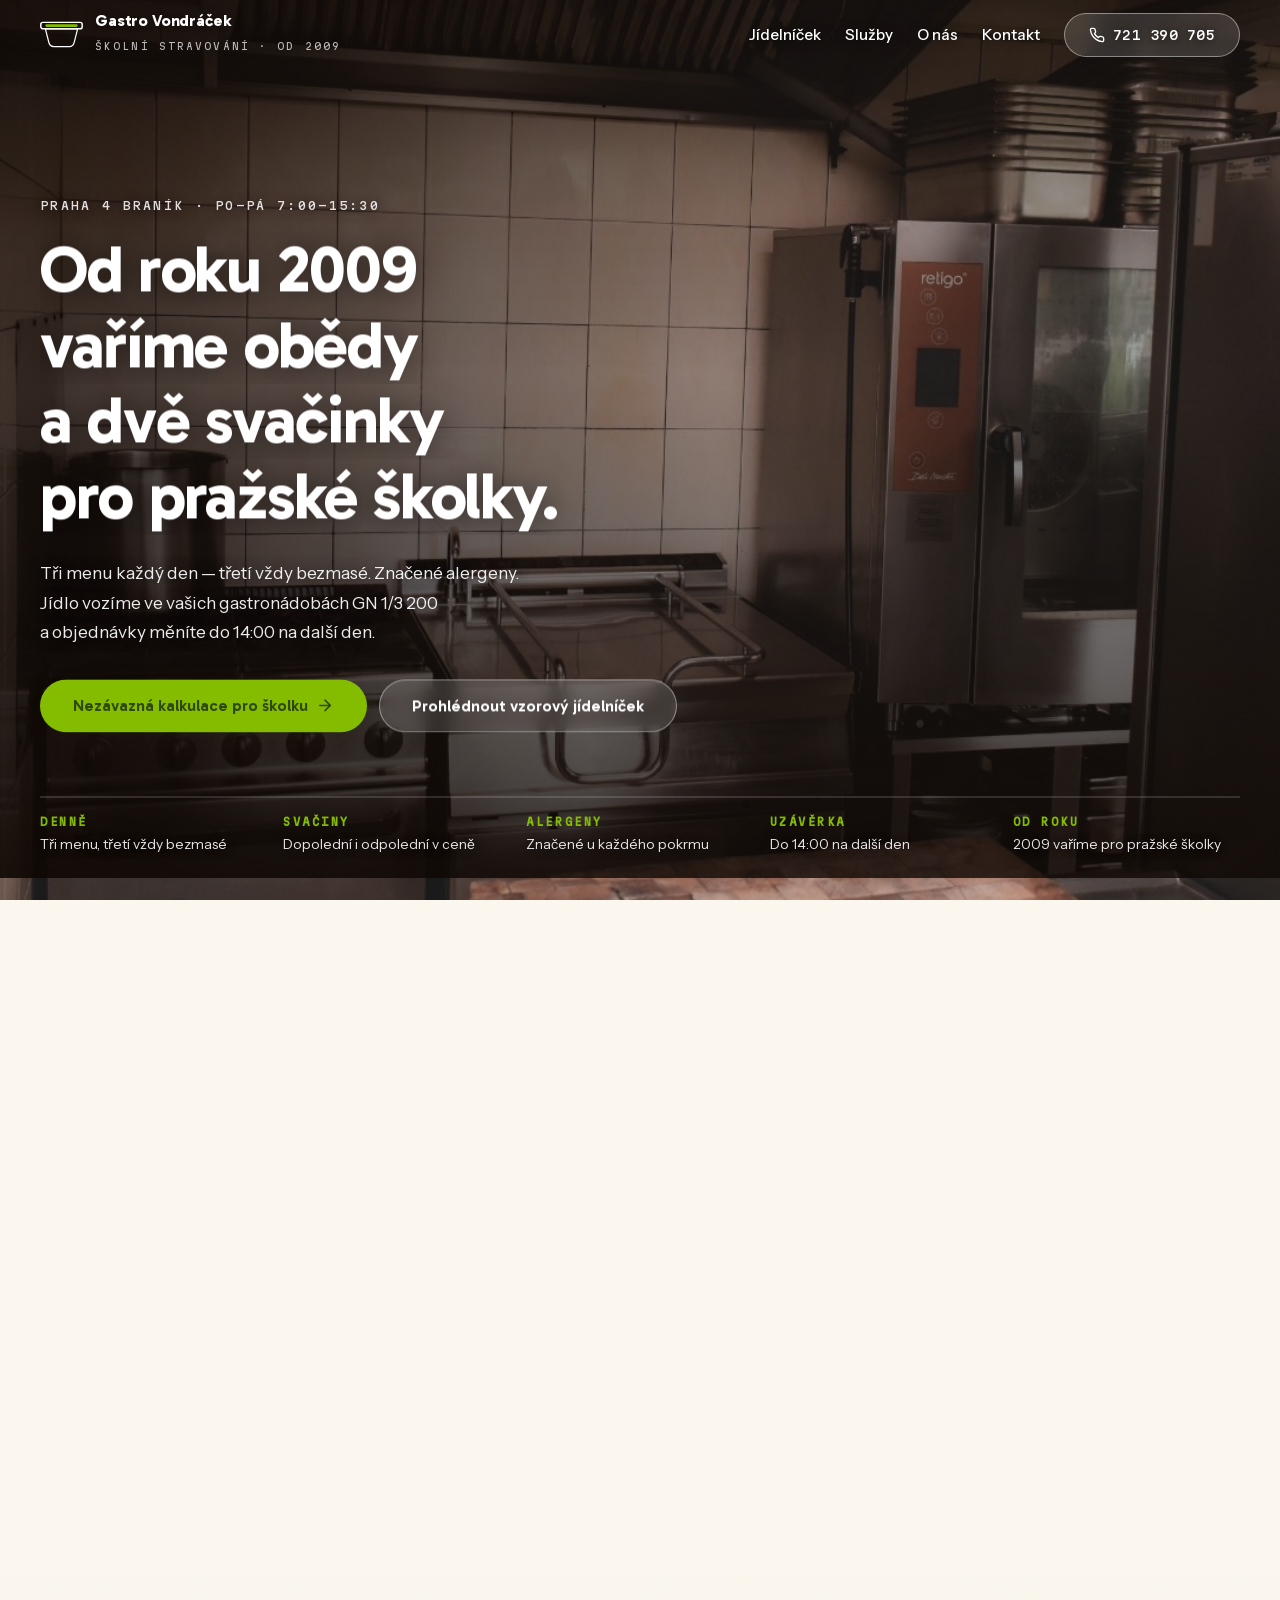
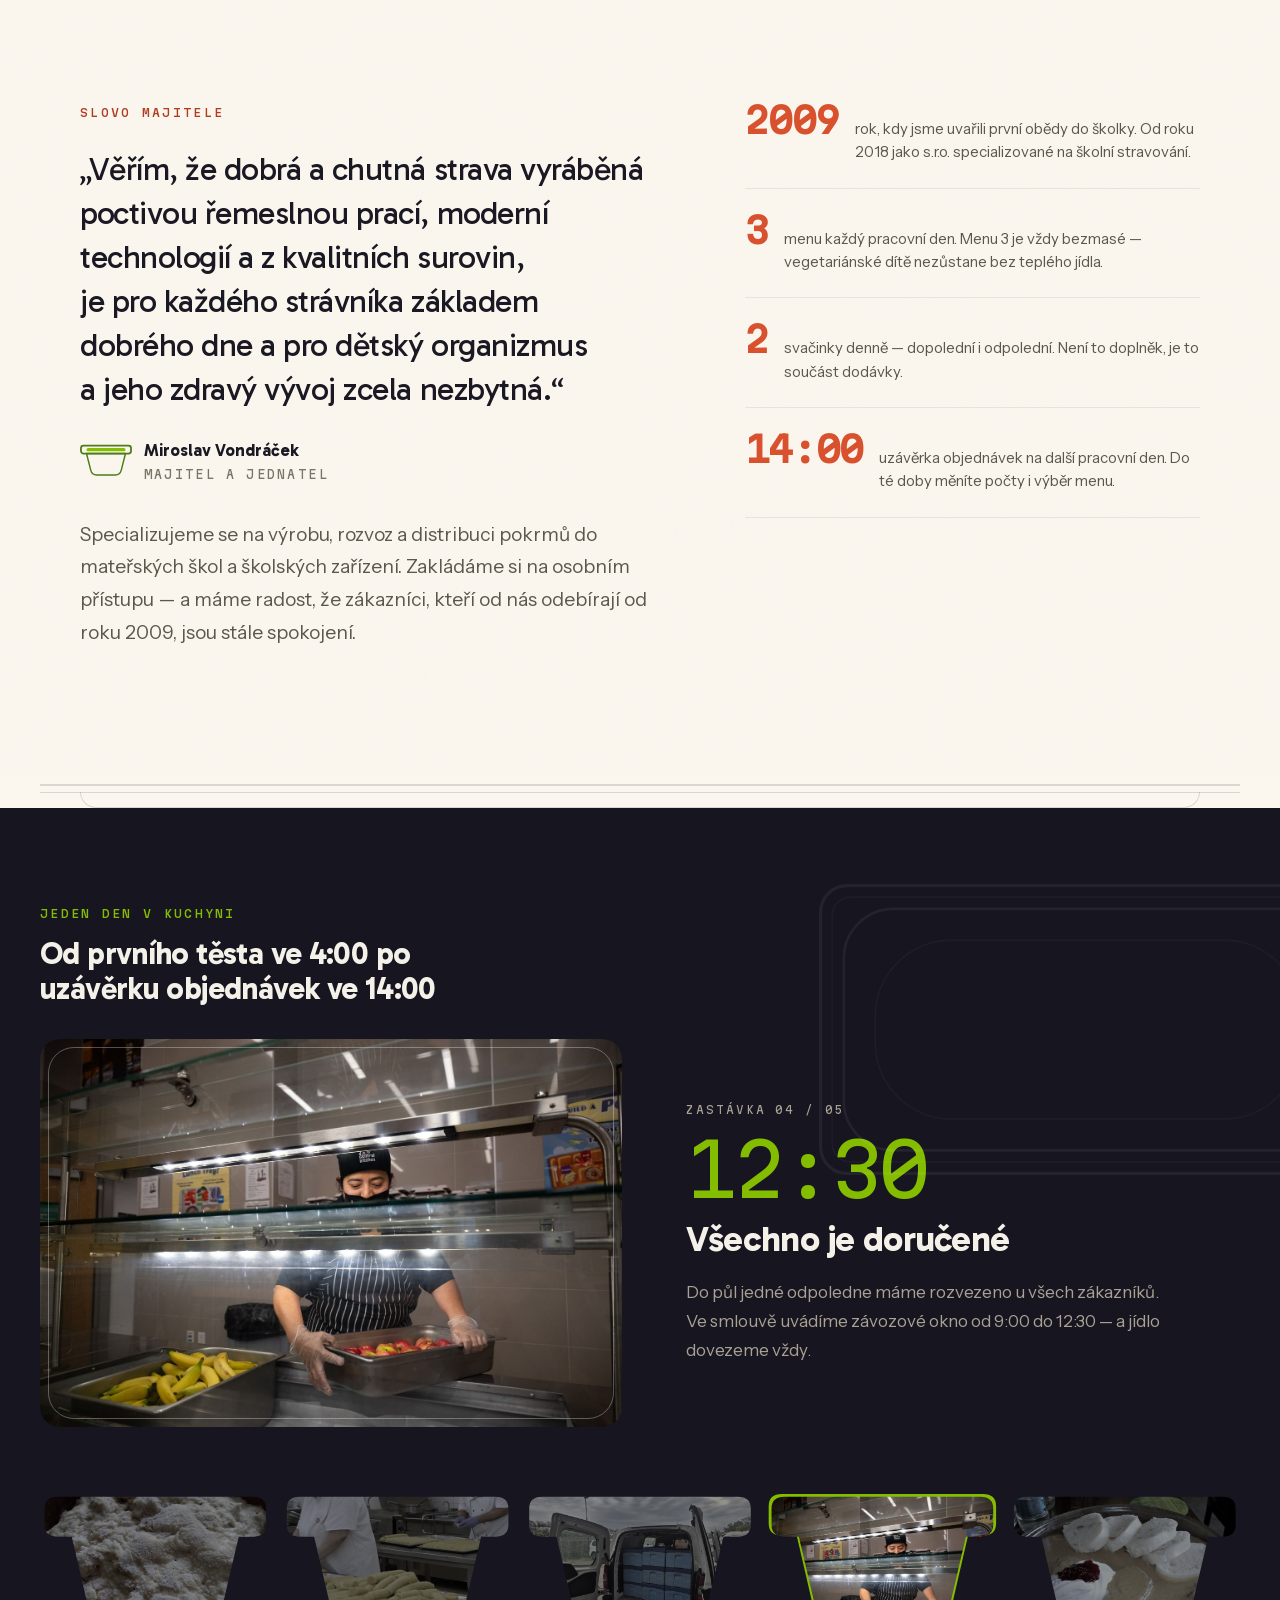
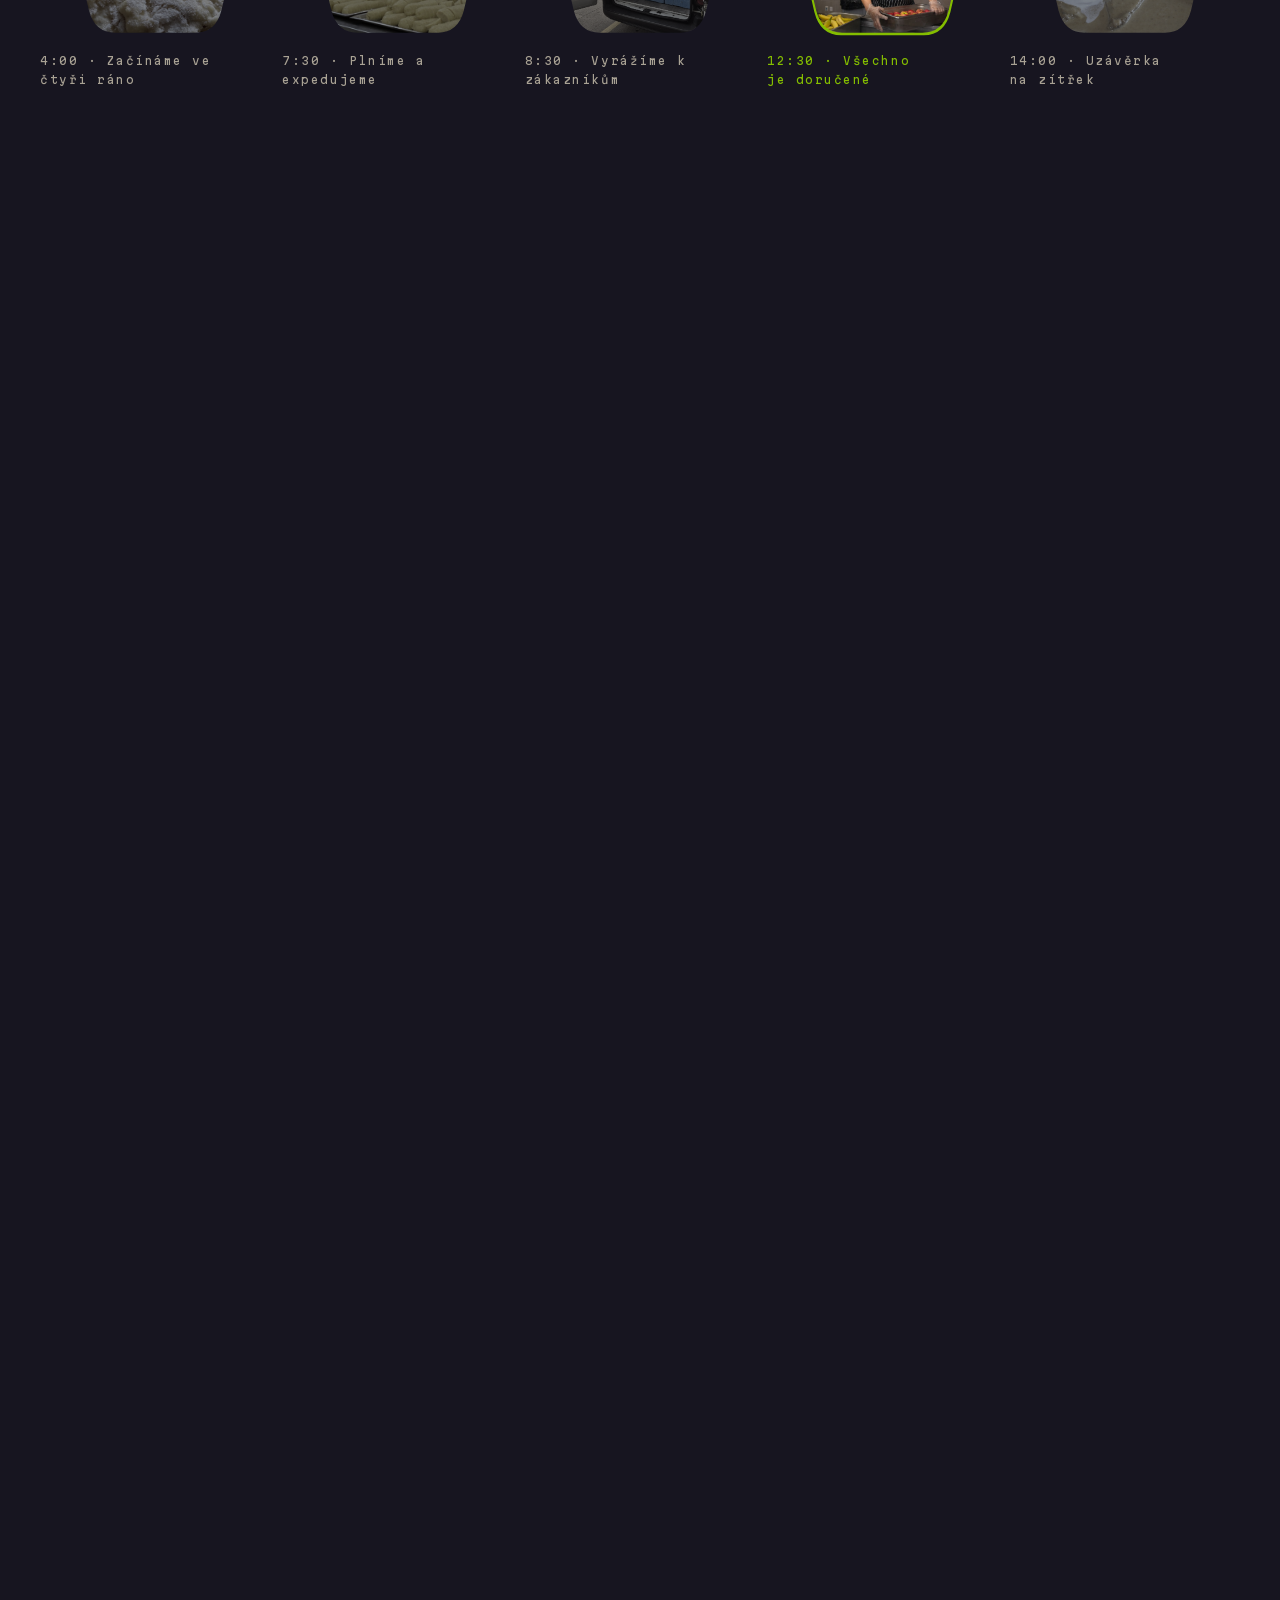
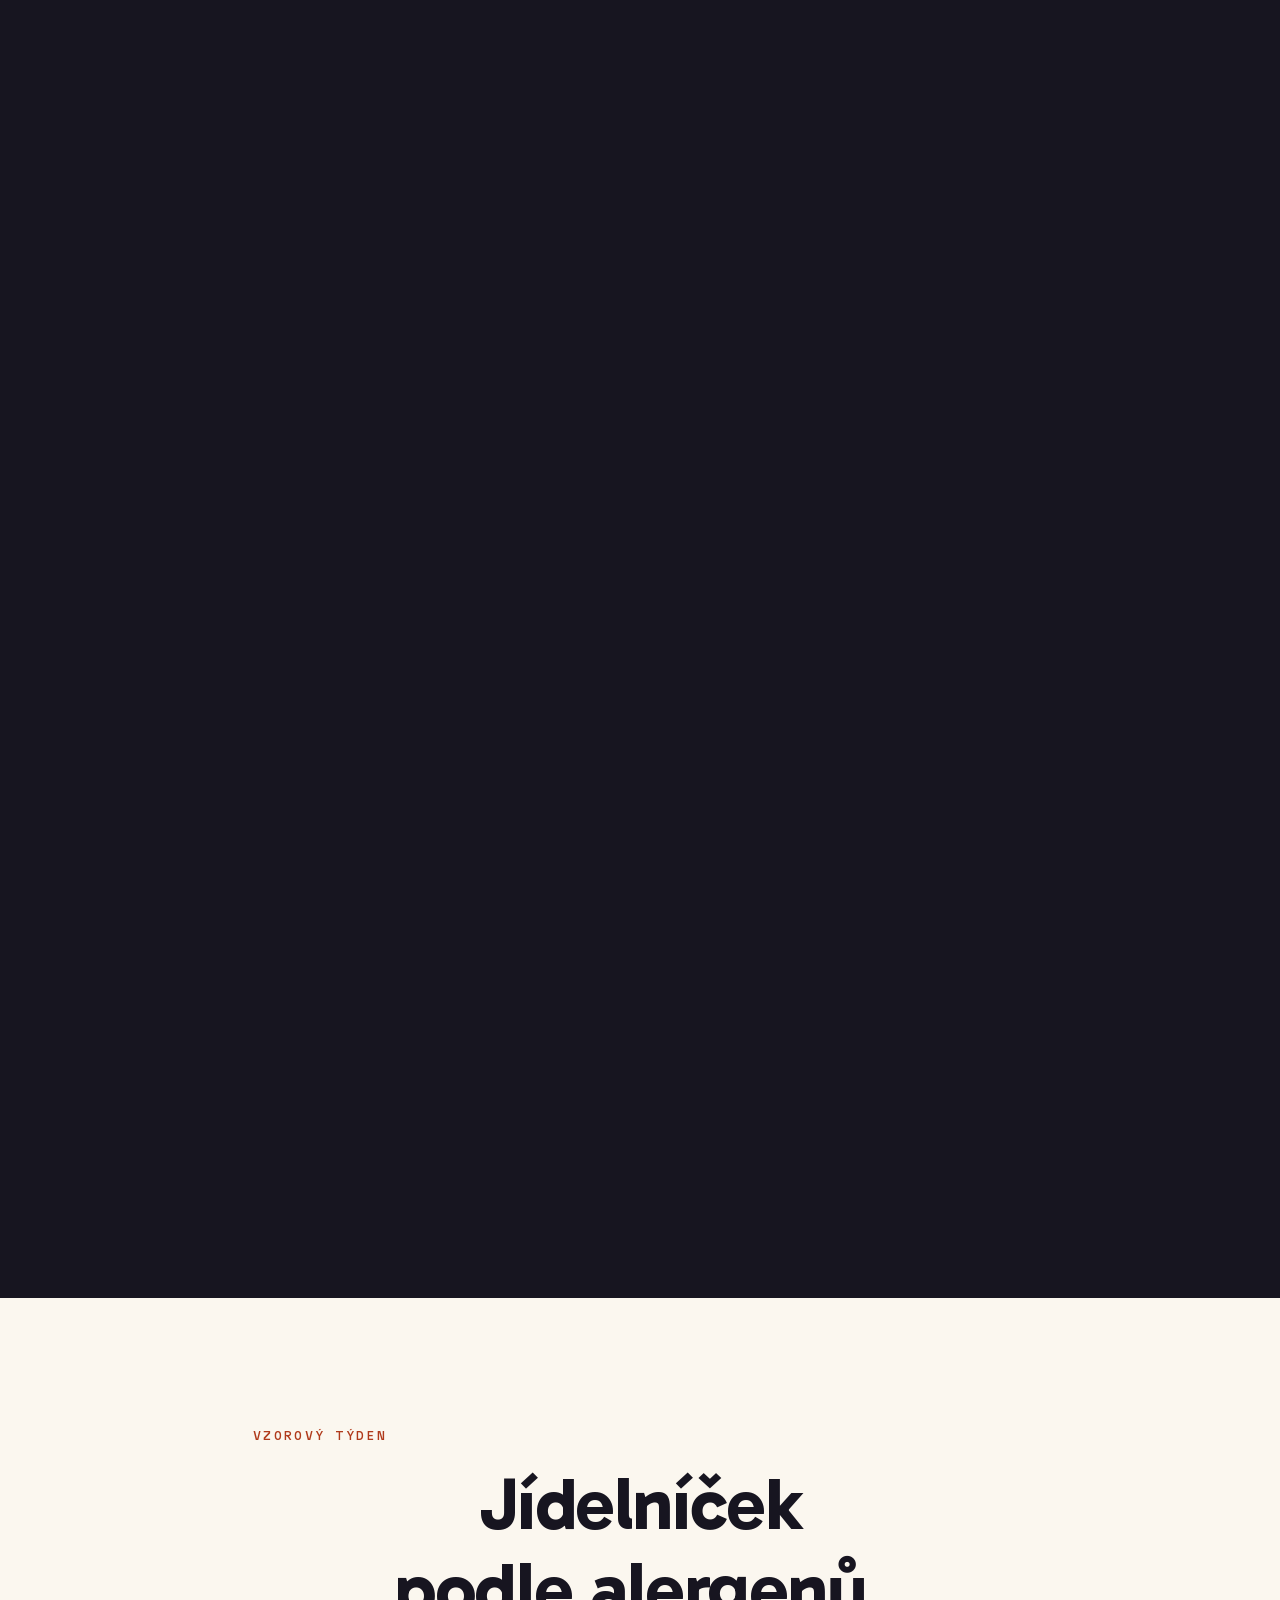
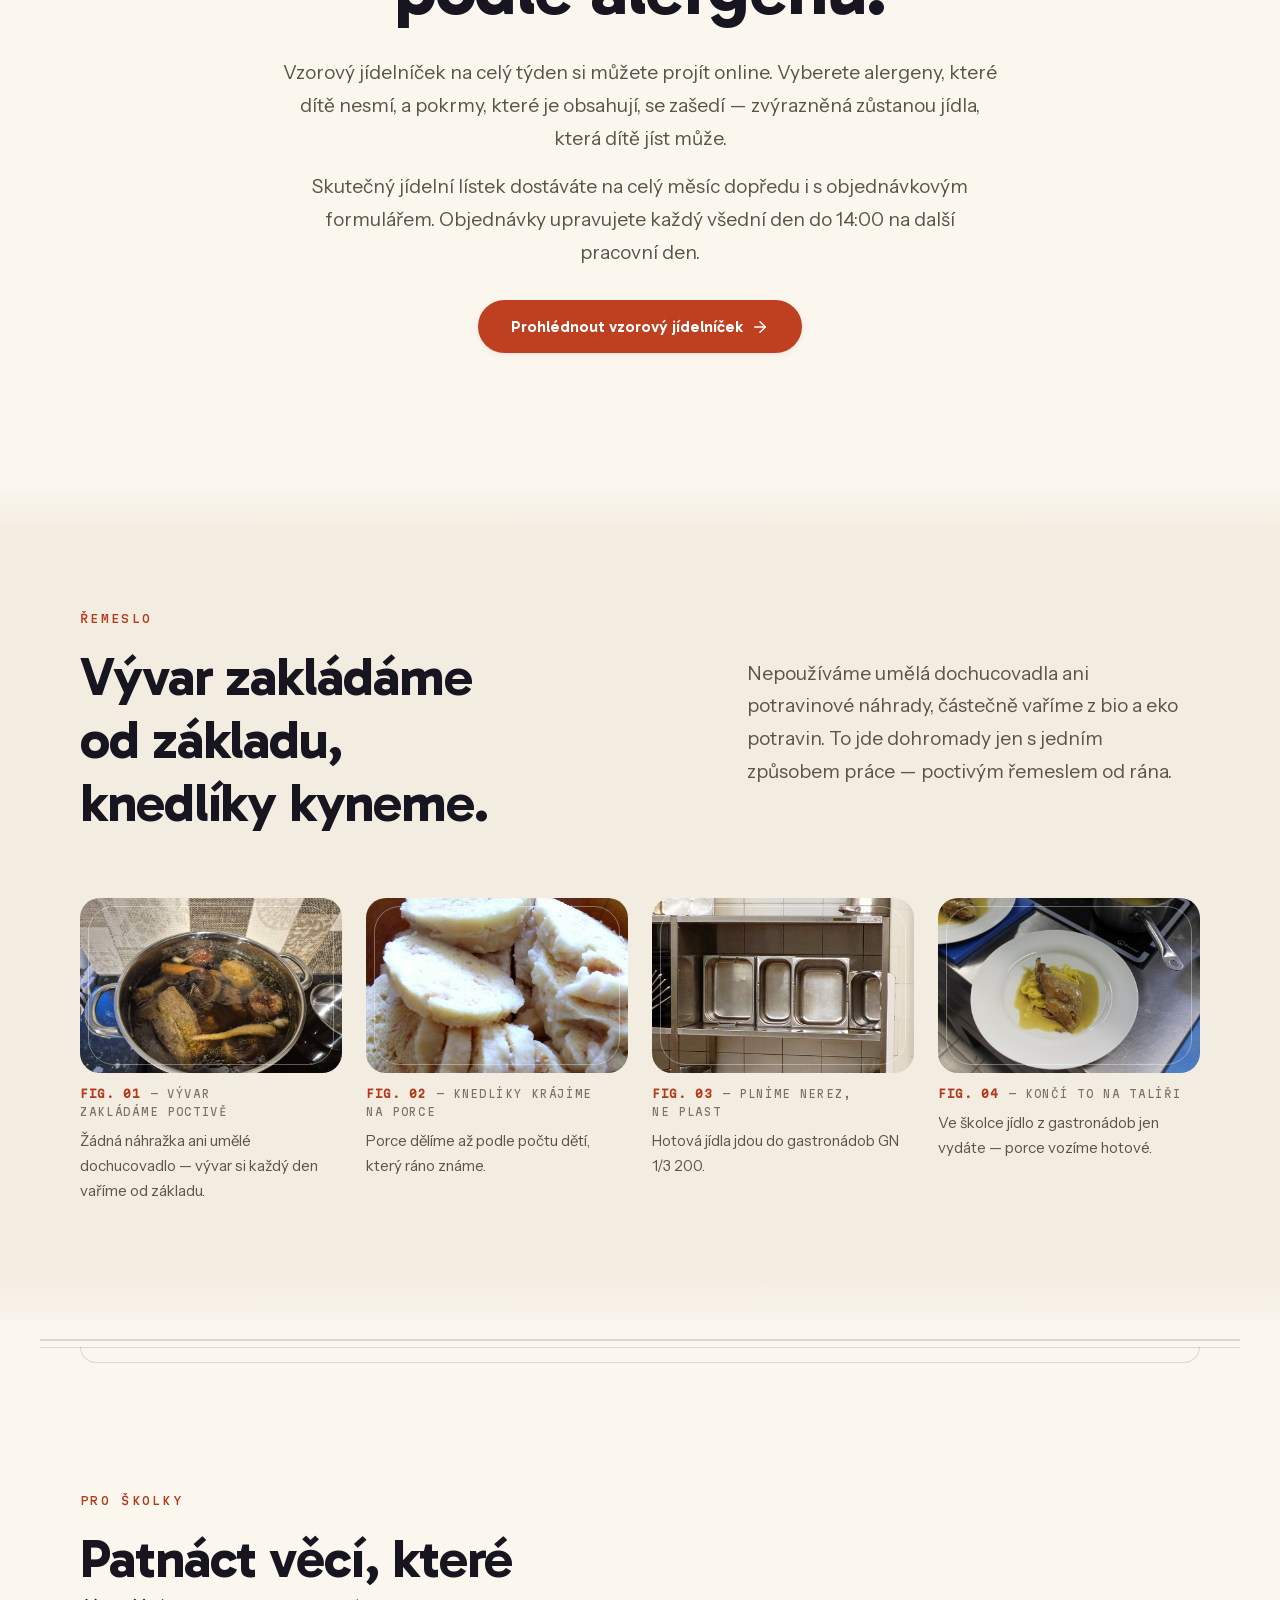
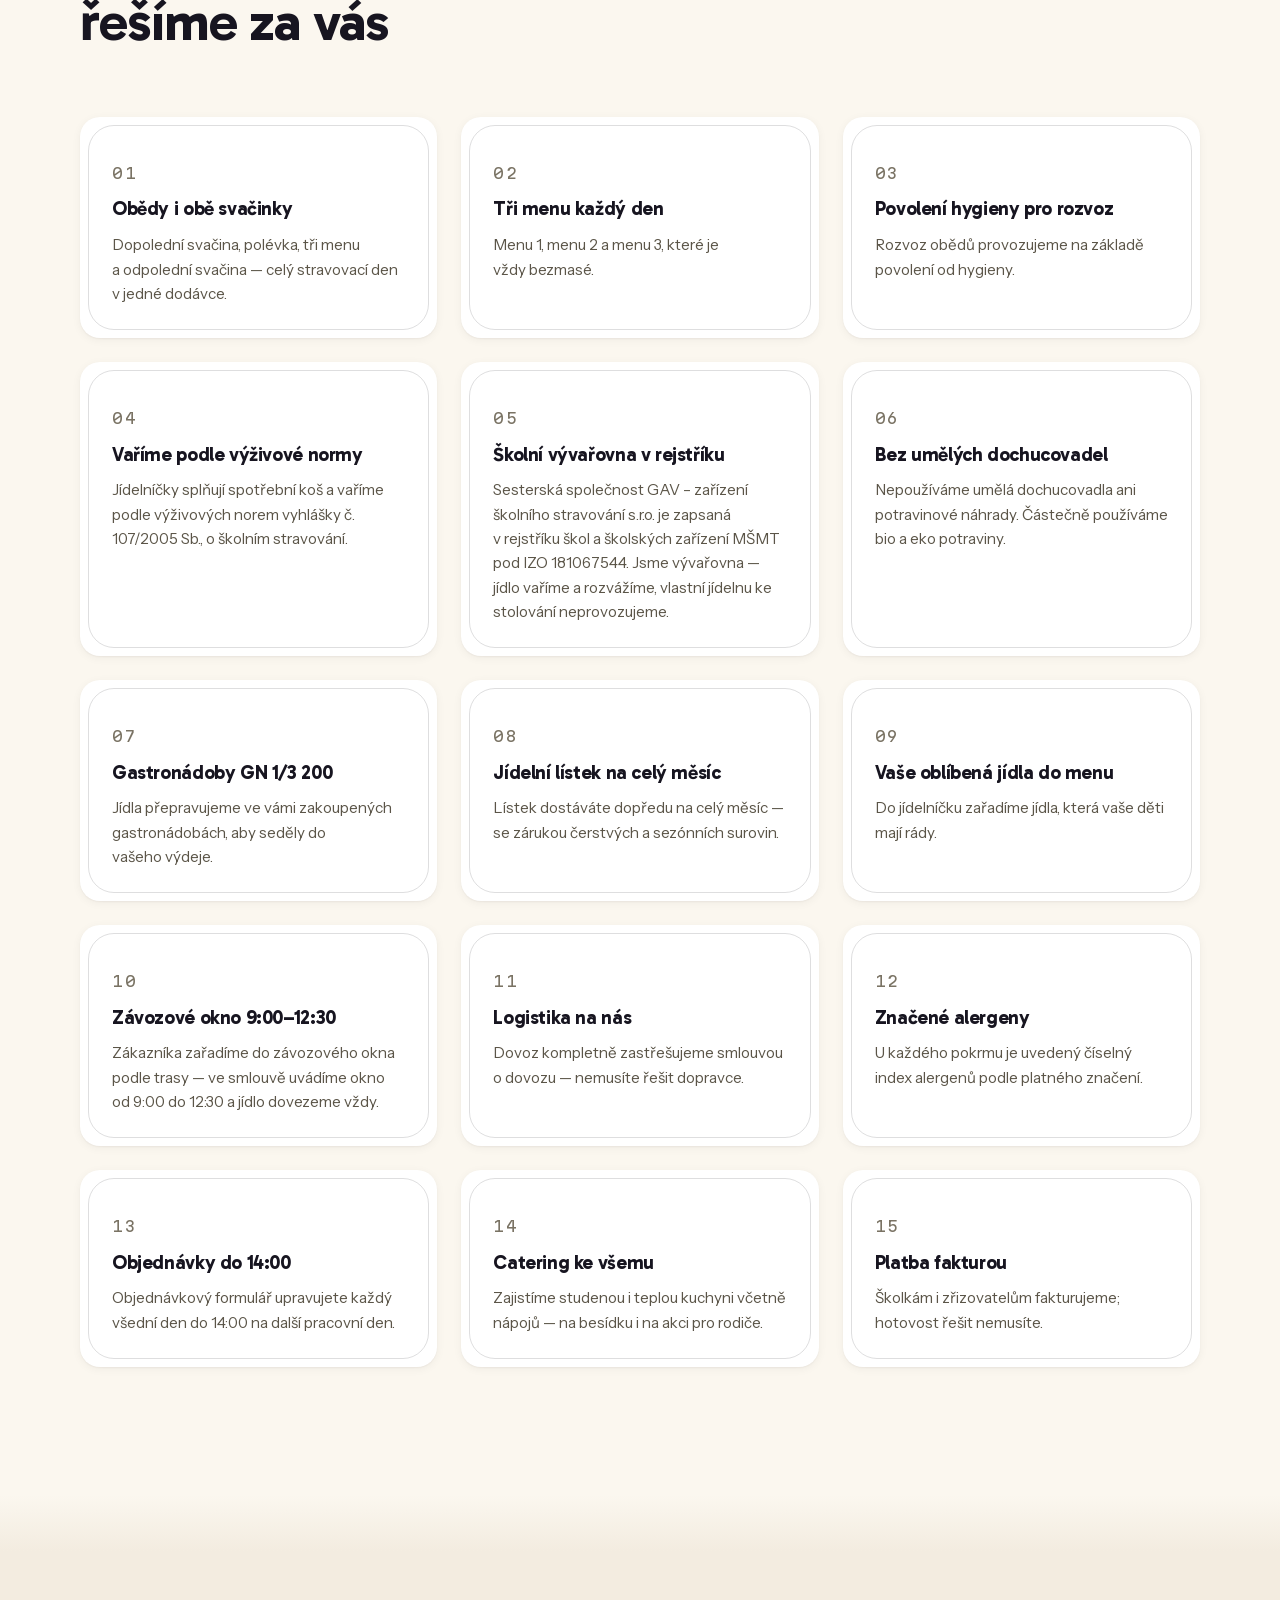
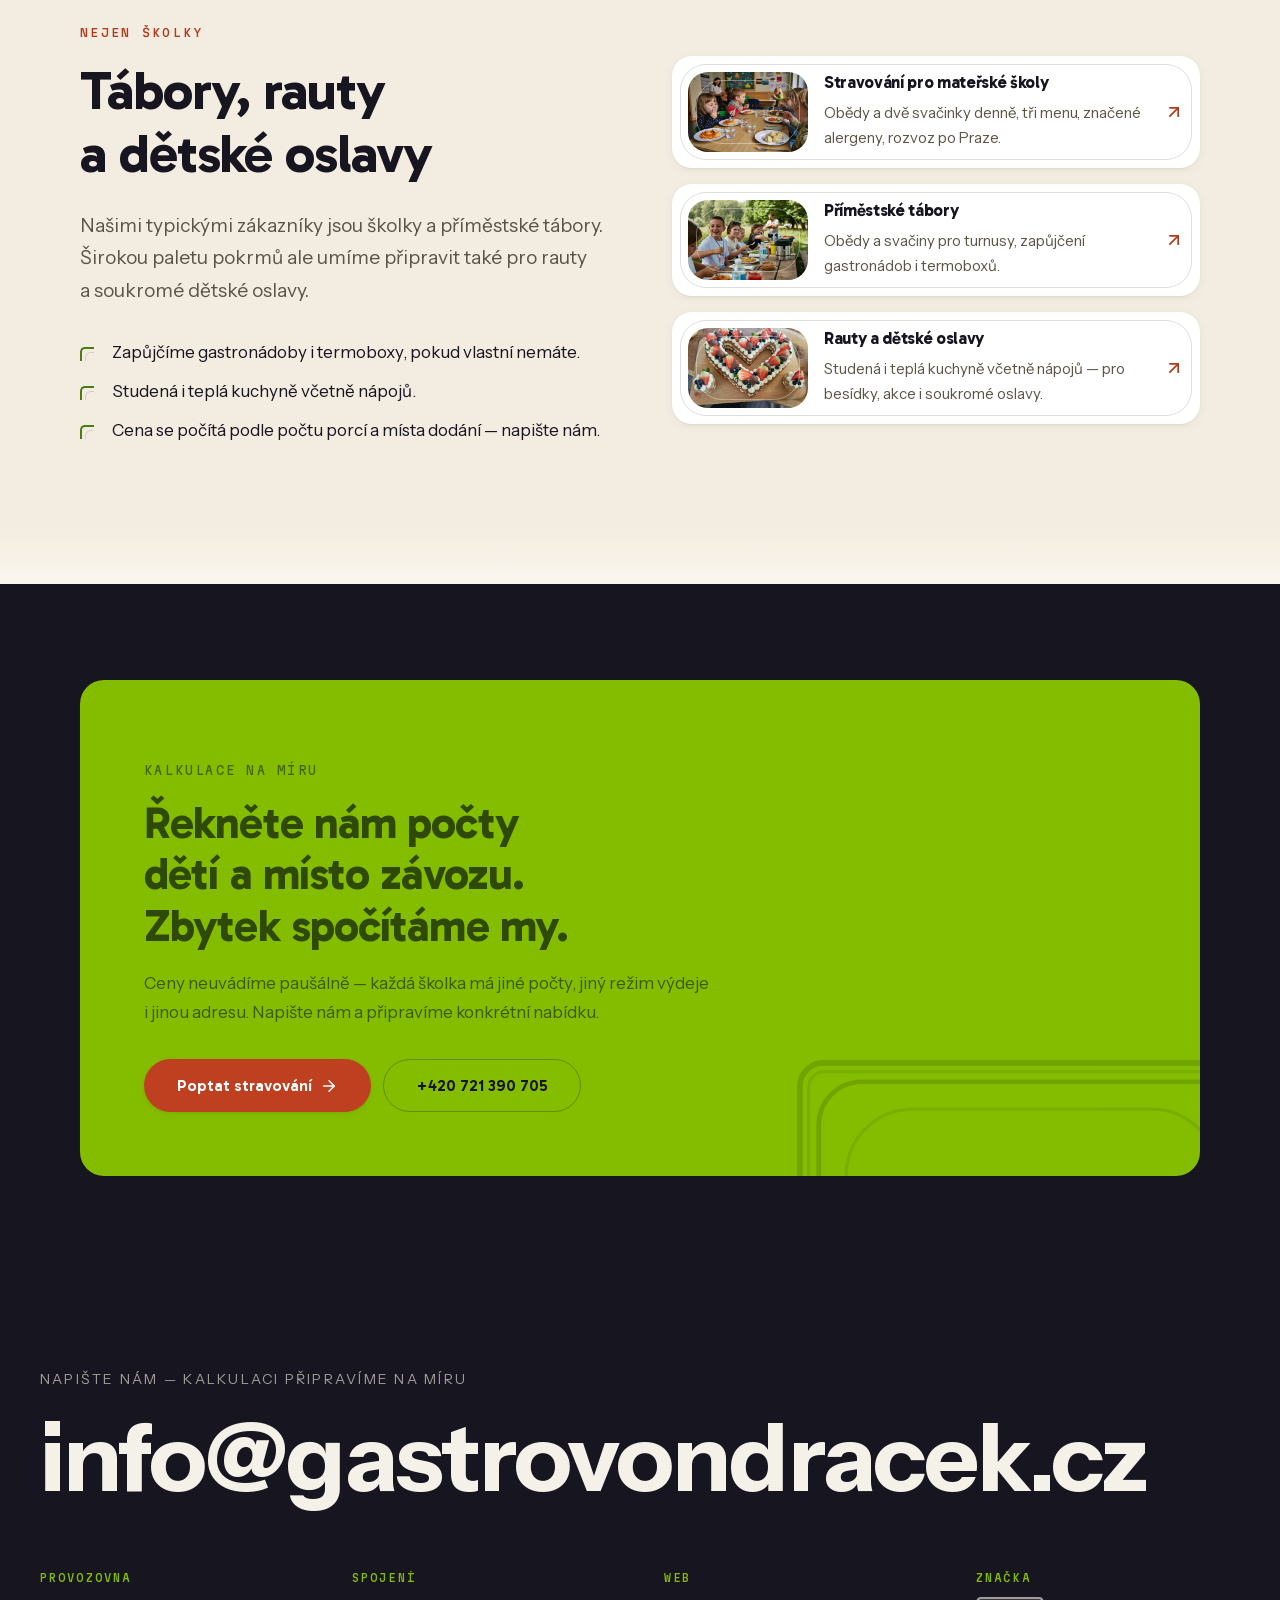
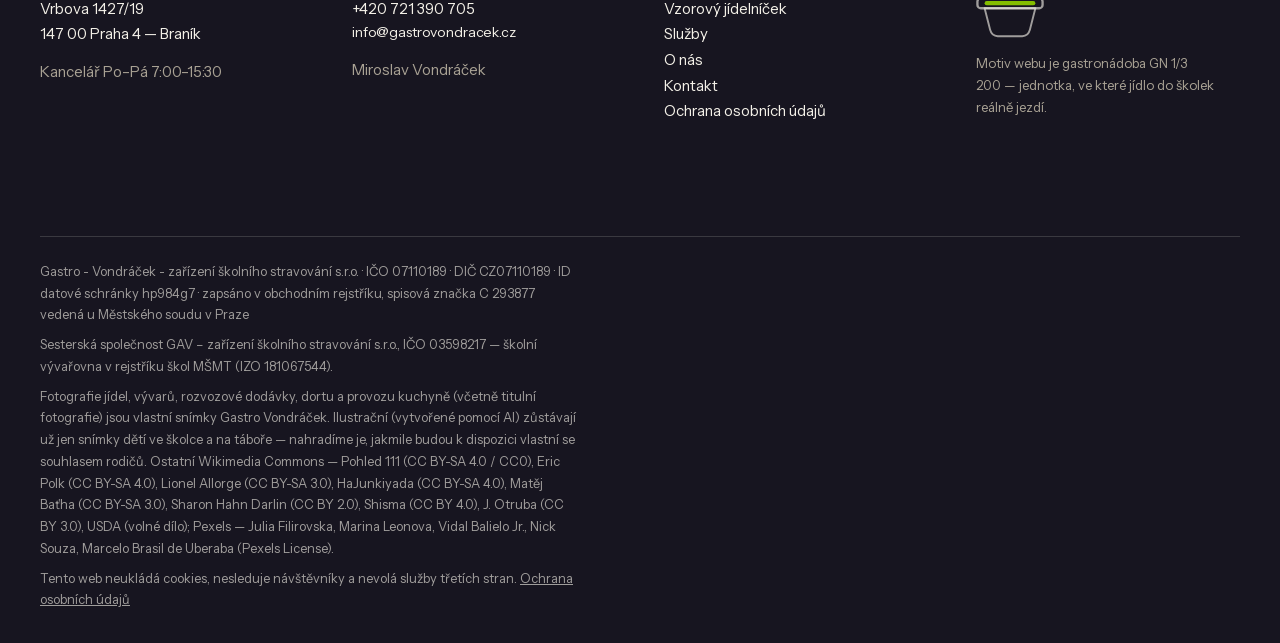
==== commit 33b9edf3: "deploy" ====
--- a/index.html
+++ b/index.html
@@ -1 +1 @@
-<!DOCTYPE html><html lang="cs" class="__variable_3b8888 __variable_f7e245 __variable_b62d96"><head><meta charSet="utf-8"/><meta name="viewport" content="width=device-width, initial-scale=1"/><link rel="preload" href="/propozice-gastrovondracek-next/_next/static/media/7d28de41f17e98f2-s.p.woff2" as="font" crossorigin="" type="font/woff2"/><link rel="preload" href="/propozice-gastrovondracek-next/_next/static/media/adb45196eddef626-s.p.woff2" as="font" crossorigin="" type="font/woff2"/><link rel="preload" href="/propozice-gastrovondracek-next/_next/static/media/ef87c177b26f69d3-s.p.woff2" as="font" crossorigin="" type="font/woff2"/><link rel="preload" as="image" href="/propozice-gastrovondracek-next/images/knedliky-proces-1.jpg"/><link rel="stylesheet" href="/propozice-gastrovondracek-next/_next/static/css/6a24bf11b4a9a397.css" data-precedence="next"/><link rel="preload" as="script" fetchPriority="low" href="/propozice-gastrovondracek-next/_next/static/chunks/webpack-ae345eef85dfc720.js"/><script src="/propozice-gastrovondracek-next/_next/static/chunks/4bd1b696-dc81b35135595d90.js" async=""></script><script src="/propozice-gastrovondracek-next/_next/static/chunks/517-8987c448ab56d39b.js" async=""></script><script src="/propozice-gastrovondracek-next/_next/static/chunks/main-app-d8b16d53e3815aad.js" async=""></script><script src="/propozice-gastrovondracek-next/_next/static/chunks/app/layout-39eff15e6c273b67.js" async=""></script><script src="/propozice-gastrovondracek-next/_next/static/chunks/896-933556f303015ce8.js" async=""></script><script src="/propozice-gastrovondracek-next/_next/static/chunks/146-5965a30f3f63aabe.js" async=""></script><script src="/propozice-gastrovondracek-next/_next/static/chunks/184-87faae8ba03d7d04.js" async=""></script><script src="/propozice-gastrovondracek-next/_next/static/chunks/301-9c861761ae0e1c02.js" async=""></script><script src="/propozice-gastrovondracek-next/_next/static/chunks/app/page-3560fb4094ad1cd7.js" async=""></script><meta name="next-size-adjust" content=""/><title>Gastro Vondráček | Obědy a svačinky pro školky — Praha</title><meta name="description" content="Rodinná výrobna vaří od roku 2009 obědy a dvě svačinky pro pražské mateřské školy. Tři menu denně, třetí vždy bezmasé, značené alergeny, rozvoz v gastronádobách GN 1/3 200."/><meta name="author" content="Gastro - Vondráček - zařízení školního stravování s.r.o."/><meta name="keywords" content="obědy do školky,stravování mateřské školy Praha,rozvoz obědů školky,příměstské tábory strava"/><meta property="og:title" content="Gastro Vondráček — obědy a svačinky pro pražské školky"/><meta property="og:description" content="Od roku 2009 vaříme obědy a dvě svačinky pro mateřské školy. Tři menu denně, menu 3 vždy bezmasé, značené alergeny."/><meta property="og:locale" content="cs_CZ"/><meta property="og:type" content="website"/><meta name="twitter:card" content="summary"/><meta name="twitter:title" content="Gastro Vondráček — obědy a svačinky pro pražské školky"/><meta name="twitter:description" content="Od roku 2009 vaříme obědy a dvě svačinky pro mateřské školy. Tři menu denně, menu 3 vždy bezmasé, značené alergeny."/><script src="/propozice-gastrovondracek-next/_next/static/chunks/polyfills-42372ed130431b0a.js" noModule=""></script></head><body><script type="application/ld+json">{"@context":"https://schema.org","@type":"FoodEstablishment","additionalType":"https://schema.org/LocalBusiness","name":"Gastro Vondráček","legalName":"Gastro - Vondráček - zařízení školního stravování s.r.o.","description":"Výroba, rozvoz a distribuce pokrmů do mateřských škol a školských zařízení, příměstské tábory a catering. Praha 4 Braník, od roku 2009.","foundingDate":"2009","servesCuisine":"Česká kuchyně pro dětské strávníky","telephone":"+420721390705","email":"info@gastrovondracek.cz","vatID":"CZ07110189","taxID":"07110189","address":{"@type":"PostalAddress","streetAddress":"Vrbova 1427/19","addressLocality":"Praha","postalCode":"147 00","addressCountry":"CZ"},"geo":{"@type":"GeoCoordinates","latitude":50.0321633,"longitude":14.4249308},"areaServed":{"@type":"City","name":"Praha"},"openingHoursSpecification":[{"@type":"OpeningHoursSpecification","dayOfWeek":["Monday","Tuesday","Wednesday","Thursday","Friday"],"opens":"07:00","closes":"15:30"}],"founder":{"@type":"Person","name":"Miroslav Vondráček"}}</script><a href="#obsah" class="znak-preskoc">Přeskočit na obsah</a><header class="hlavicka hlavicka--pruhledna" style="position:fixed;top:0;left:0;right:0;z-index:var(--z-nav, 50);transform:translateY(0);transition:transform 300ms var(--ease-panel, cubic-bezier(0.32, 0.72, 0, 1));will-change:transform"><div class="hlavicka-obal"><a class="znacka" style="color:#fff" href="/propozice-gastrovondracek-next/"><svg viewBox="0 0 320 208" width="43" height="28" fill="none" aria-hidden="true" focusable="false" style="display:block;flex:0 0 auto"><path d="M 40 58 L 280 58 L 254 160 Q 246 190 218 190 L 102 190 Q 74 190 66 160 Z" stroke="currentColor" stroke-width="9" stroke-linejoin="round"></path><rect x="6" y="10" width="308" height="48" rx="16" stroke="currentColor" stroke-width="11"></rect><rect x="40" y="24" width="240" height="20" rx="10" fill="#84bd00"></rect></svg><span><span class="znacka-text" style="display:block">Gastro Vondráček</span><span class="znacka-pod">Školní stravování · od 2009</span></span></a><nav class="menu" aria-label="Hlavní navigace" style="color:#fff"><a href="/propozice-gastrovondracek-next/jidelnicek/">Jídelníček</a><a href="/propozice-gastrovondracek-next/sluzby/">Služby</a><a href="/propozice-gastrovondracek-next/o-nas/">O nás</a><a href="/propozice-gastrovondracek-next/kontakt/">Kontakt</a><a class="btn btn--svetly" href="tel:+420721390705" style="min-height:44px;padding:var(--sp-2) var(--sp-5);font-size:0.92rem"><svg xmlns="http://www.w3.org/2000/svg" width="16" height="16" viewBox="0 0 24 24" fill="none" stroke="currentColor" stroke-width="2" stroke-linecap="round" stroke-linejoin="round" class="lucide lucide-phone" aria-hidden="true"><path d="M22 16.92v3a2 2 0 0 1-2.18 2 19.79 19.79 0 0 1-8.63-3.07 19.5 19.5 0 0 1-6-6 19.79 19.79 0 0 1-3.07-8.67A2 2 0 0 1 4.11 2h3a2 2 0 0 1 2 1.72 12.84 12.84 0 0 0 .7 2.81 2 2 0 0 1-.45 2.11L8.09 9.91a16 16 0 0 0 6 6l1.27-1.27a2 2 0 0 1 2.11-.45 12.84 12.84 0 0 0 2.81.7A2 2 0 0 1 22 16.92z"></path></svg><span class="mono" style="font-size:0.82rem;letter-spacing:0.02em">721 390 705</span></a></nav><button class="hamburger" aria-expanded="false" aria-controls="mobil-menu" style="color:#fff"><svg xmlns="http://www.w3.org/2000/svg" width="18" height="18" viewBox="0 0 24 24" fill="none" stroke="currentColor" stroke-width="2" stroke-linecap="round" stroke-linejoin="round" class="lucide lucide-menu" aria-hidden="true"><line x1="4" x2="20" y1="12" y2="12"></line><line x1="4" x2="20" y1="6" y2="6"></line><line x1="4" x2="20" y1="18" y2="18"></line></svg><span style="font-size:0.9rem">Menu</span></button></div></header><div style="position:relative;height:175vh"><div style="position:sticky;top:0;height:100svh;min-height:560px;overflow:hidden"><div style="position:absolute;inset:0;transform-origin:50% 44%;will-change:transform;transform:scale(1.03)"><picture><source srcSet="/propozice-gastrovondracek-next/images/hero-velkokuchyne-mobil.jpg" media="(max-width: 760px)"/><img src="/propozice-gastrovondracek-next/images/hero-velkokuchyne.jpg" alt="Velkokuchyně s nerezovou linkou, konvektomatem a sporáky (ilustrační snímek)" width="1600" height="800" fetchPriority="high" loading="eager" decoding="async" style="width:100%;height:100%;object-fit:cover;object-position:50% 46%"/></picture></div><div style="position:relative;z-index:2;height:100%;opacity:1;transform:none"><div class="hero-scrim"></div><div class="hero-obsah" style="position:relative;z-index:2"><p class="eyebrow eyebrow--svetlo">Praha 4 Braník · Po–Pá 7:00–15:30</p><h1 class="hero-h1" style="margin-top:var(--sp-4)"><span class="mask-radek"><span style="display:block;will-change:transform, filter;filter:blur(4px);transform:translateY(110%)">Od roku 2009 vaříme obědy</span></span><span class="mask-radek"><span style="display:block;will-change:transform, filter;filter:blur(4px);transform:translateY(110%)">a dvě svačinky</span></span><span class="mask-radek"><span style="display:block;will-change:transform, filter;filter:blur(4px);transform:translateY(110%)">pro pražské školky.</span></span></h1><p class="hero-pod" style="margin-top:var(--sp-5);font-size:1.08rem">Tři menu každý den — třetí vždy bezmasé. Značené alergeny. Jídlo vozíme ve vašich gastronádobách GN 1/3 200 a objednávky měníte do 14:00 na další den.</p><div class="hero-cta" style="margin-top:var(--sp-6)"><a class="btn btn--hlavni" href="/propozice-gastrovondracek-next/kontakt/">Nezávazná kalkulace pro školku<svg xmlns="http://www.w3.org/2000/svg" width="18" height="18" viewBox="0 0 24 24" fill="none" stroke="currentColor" stroke-width="2" stroke-linecap="round" stroke-linejoin="round" class="lucide lucide-arrow-right" aria-hidden="true"><path d="M5 12h14"></path><path d="m12 5 7 7-7 7"></path></svg></a><a class="btn btn--svetly" href="/propozice-gastrovondracek-next/jidelnicek/">Prohlédnout vzorový jídelníček</a></div><div class="hero-tyden" style="margin-top:var(--sp-8)"><div class="hero-den"><b>Denně</b><span>Tři menu, třetí vždy bezmasé</span></div><div class="hero-den"><b>Svačiny</b><span>Dopolední i odpolední v ceně</span></div><div class="hero-den"><b>Alergeny</b><span>Značené u každého pokrmu</span></div><div class="hero-den"><b>Uzávěrka</b><span>Do 14:00 na další den</span></div><div class="hero-den"><b>Od roku</b><span>2009 vaříme pro pražské školky</span></div></div></div></div></div></div><main id="obsah"><section class="sekce grain-papir" aria-labelledby="slovo-h"><div class="obal slovo"><div><p class="eyebrow">Slovo majitele</p><blockquote class="citat" id="slovo-h" style="margin-top:var(--sp-5)">„Věřím, že dobrá a chutná strava vyráběná poctivou řemeslnou prací, moderní technologií a z kvalitních surovin, je pro každého strávníka základem dobrého dne a pro dětský organizmus a jeho zdravý vývoj zcela nezbytná.“</blockquote><div class="citat-podpis"><svg viewBox="0 0 320 208" width="52" height="34" fill="none" aria-hidden="true" focusable="false" style="display:block;flex:0 0 auto"><path d="M 40 58 L 280 58 L 254 160 Q 246 190 218 190 L 102 190 Q 74 190 66 160 Z" stroke="var(--green-deep)" stroke-width="9" stroke-linejoin="round"></path><rect x="6" y="10" width="308" height="48" rx="16" stroke="var(--green-deep)" stroke-width="11"></rect><rect x="40" y="24" width="240" height="20" rx="10" fill="var(--green)"></rect></svg><div><p style="font-family:var(--ff-display);font-weight:700">Miroslav Vondráček</p><p class="mono" style="color:var(--muted-2);text-transform:uppercase">majitel a jednatel</p></div></div><p class="perex" style="margin-top:var(--sp-6);max-width:56ch">Specializujeme se na výrobu, rozvoz a distribuci pokrmů do mateřských škol a školských zařízení. Zakládáme si na osobním přístupu — a máme radost, že zákazníci, kteří od nás odebírají od roku 2009, jsou stále spokojení.</p></div><div class="fakta"><div class="fakt"><b class="tnum">2009</b><span>rok, kdy jsme uvařili první obědy do školky. Od roku 2018 jako s.r.o. specializované na školní stravování.</span></div><div class="fakt"><b class="tnum">3</b><span>menu každý pracovní den. Menu 3 je vždy bezmasé — vegetariánské dítě nezůstane bez teplého jídla.</span></div><div class="fakt"><b class="tnum">2</b><span>svačinky denně — dopolední i odpolední. Není to doplněk, je to součást dodávky.</span></div><div class="fakt"><b class="tnum">14:00</b><span>uzávěrka objednávek na další pracovní den. Do té doby měníte počty i výběr menu.</span></div></div></div></section><div class="obal-siroky"><div class="sev-gn" aria-hidden="true"><i></i></div></div><section class="den-scena" style="--den-kroku:5;height:calc(100svh + 310svh)" aria-label="Jeden den v kuchyni"><svg width="0" height="0" aria-hidden="true" focusable="false" style="position:absolute"><defs><clipPath id="gn-silueta" clipPathUnits="objectBoundingBox"><path d="M 0.075 0.038 L 0.925 0.038 Q 0.981 0.038 0.981 0.115 L 0.981 0.221 Q 0.981 0.298 0.925 0.298 L 0.8625 0.298 L 0.7875 0.779 Q 0.7625 0.923 0.675 0.923 L 0.325 0.923 Q 0.2375 0.923 0.2125 0.779 L 0.1375 0.298 L 0.075 0.298 Q 0.019 0.298 0.019 0.221 L 0.019 0.115 Q 0.019 0.038 0.075 0.038 Z"></path></clipPath></defs></svg><div class="den-lepivy"><div class="den-vodoznak" aria-hidden="true"><svg viewBox="0 0 325 176" width="100%" style="display:block;height:auto" fill="none" aria-hidden="true" focusable="false"><rect x="1" y="1" width="323" height="174" rx="16" stroke="#f4f1e8" stroke-width="2"></rect><rect x="8" y="8" width="309" height="160" rx="11" stroke="#f4f1e8" stroke-width="1.1" opacity="0.55"></rect><rect x="15" y="15" width="295" height="146" rx="30" stroke="#f4f1e8" stroke-width="1.6"></rect><rect x="34" y="34" width="257" height="108" rx="46" stroke="#f4f1e8" stroke-width="1.1" opacity="0.55"></rect></svg></div><div class="obal"><p class="eyebrow eyebrow--noc">Jeden den v kuchyni</p><h2 class="den-hlavni" style="margin-top:var(--sp-3)">Od prvního těsta ve 4:00 po uzávěrku objednávek ve 14:00</h2><div class="den-mrizka2" style="margin-top:var(--sp-6)"><div class="den-foto"><img src="/propozice-gastrovondracek-next/images/knedliky-proces-1.jpg" alt="Vykynuté knedlíkové těsto v míse připravené ke tvarování" width="1400" height="933" loading="eager" decoding="async" style="opacity:1"/><img src="/propozice-gastrovondracek-next/images/gastronadoby-knedliky.jpg" alt="" width="1400" height="933" loading="lazy" decoding="async" style="opacity:0"/><img src="/propozice-gastrovondracek-next/images/dodavka-boxy.jpg" alt="" width="1400" height="933" loading="lazy" decoding="async" style="opacity:0"/><img src="/propozice-gastrovondracek-next/images/ms-vydej-gastronadoby.jpg" alt="" width="1400" height="933" loading="lazy" decoding="async" style="opacity:0"/><img src="/propozice-gastrovondracek-next/images/svickova-2.jpg" alt="" width="1400" height="933" loading="lazy" decoding="async" style="opacity:0"/></div><div><p class="den-index-mono">Zastávka <!-- -->01<!-- --> / 0<!-- -->5</p><p class="den-cas mono-vel">4:00</p><h3 class="den-nadpis">Začínáme ve čtyři ráno</h3><p class="den-text">Provozovna ve Vrbově ulici v Braníku se rozjíždí ve čtyři hodiny ráno. Těsta, polévky a omáčky děláme ten den — ne z předchozího dne, ne z polotovaru. Nepoužíváme umělá dochucovadla ani potravinové náhrady a vaříme podle výživových norem vyhlášky č. 107/2005 Sb.</p></div></div><ol class="den-rail"><li><button type="button" class="den-zastavka" data-aktivni="1" aria-current="step"><span class="den-thumb"><img src="/propozice-gastrovondracek-next/images/knedliky-proces-1.jpg" alt="" width="1400" height="933" loading="lazy" decoding="async"/></span><em>4:00<!-- --> · <!-- -->Začínáme ve čtyři ráno</em></button></li><li><button type="button" class="den-zastavka" data-aktivni="0"><span class="den-thumb"><img src="/propozice-gastrovondracek-next/images/gastronadoby-knedliky.jpg" alt="" width="1400" height="933" loading="lazy" decoding="async"/></span><em>7:30<!-- --> · <!-- -->Plníme a expedujeme</em></button></li><li><button type="button" class="den-zastavka" data-aktivni="0"><span class="den-thumb"><img src="/propozice-gastrovondracek-next/images/dodavka-boxy.jpg" alt="" width="1400" height="933" loading="lazy" decoding="async"/></span><em>8:30<!-- --> · <!-- -->Vyrážíme k zákazníkům</em></button></li><li><button type="button" class="den-zastavka" data-aktivni="0"><span class="den-thumb"><img src="/propozice-gastrovondracek-next/images/ms-vydej-gastronadoby.jpg" alt="" width="1400" height="933" loading="lazy" decoding="async"/></span><em>12:30<!-- --> · <!-- -->Všechno je doručené</em></button></li><li><button type="button" class="den-zastavka" data-aktivni="0"><span class="den-thumb"><img src="/propozice-gastrovondracek-next/images/svickova-2.jpg" alt="" width="1400" height="933" loading="lazy" decoding="async"/></span><em>14:00<!-- --> · <!-- -->Uzávěrka na zítřek</em></button></li></ol></div></div><div class="den-mobil obal"><p class="eyebrow eyebrow--noc">Jeden den v kuchyni</p><h2 class="den-hlavni" style="margin-top:var(--sp-3)">Od prvního těsta ve 4:00 po uzávěrku objednávek ve 14:00</h2></div><ol class="den-mobil den-mobil--seznam obal"><li><p class="den-mobil__index">Zastávka <!-- -->01<!-- --> / 0<!-- -->5</p><p class="den-mobil__cas mono-vel">4:00</p><h3 class="den-mobil__nadpis">Začínáme ve čtyři ráno</h3><img class="den-mobil__foto" src="/propozice-gastrovondracek-next/images/knedliky-proces-1.jpg" alt="Vykynuté knedlíkové těsto v míse připravené ke tvarování" width="1400" height="933" loading="lazy" decoding="async"/><p class="den-mobil__text">Provozovna ve Vrbově ulici v Braníku se rozjíždí ve čtyři hodiny ráno. Těsta, polévky a omáčky děláme ten den — ne z předchozího dne, ne z polotovaru. Nepoužíváme umělá dochucovadla ani potravinové náhrady a vaříme podle výživových norem vyhlášky č. 107/2005 Sb.</p></li><li><p class="den-mobil__index">Zastávka <!-- -->02<!-- --> / 0<!-- -->5</p><p class="den-mobil__cas mono-vel">7:30</p><h3 class="den-mobil__nadpis">Plníme a expedujeme</h3><img class="den-mobil__foto" src="/propozice-gastrovondracek-next/images/gastronadoby-knedliky.jpg" alt="Naplněné gastronádoby připravené k expedici" width="1400" height="933" loading="lazy" decoding="async"/><p class="den-mobil__text">Hotová jídla plníme do gastronádob GN 1/3 200 — do těch, které máte ve školce vlastní, aby seděly do vašeho ohřevu i výdeje. Svačinky jedou zvlášť.</p></li><li><p class="den-mobil__index">Zastávka <!-- -->03<!-- --> / 0<!-- -->5</p><p class="den-mobil__cas mono-vel">8:30</p><h3 class="den-mobil__nadpis">Vyrážíme k zákazníkům</h3><img class="den-mobil__foto" src="/propozice-gastrovondracek-next/images/dodavka-boxy.jpg" alt="Naložená dodávka s termoboxy připravená k rozvozu obědů do školek" width="1400" height="933" loading="lazy" decoding="async"/><p class="den-mobil__text">Rozvoz máme pod svojí střechou — logistiku zastřešujeme smlouvou o dovozu a máme povolení hygieny pro rozvoz obědů. Každý zákazník má své závozové okno podle trasy.</p></li><li><p class="den-mobil__index">Zastávka <!-- -->04<!-- --> / 0<!-- -->5</p><p class="den-mobil__cas mono-vel">12:30</p><h3 class="den-mobil__nadpis">Všechno je doručené</h3><img class="den-mobil__foto" src="/propozice-gastrovondracek-next/images/ms-vydej-gastronadoby.jpg" alt="Výdej obědů z gastronádob ve školce" width="1400" height="933" loading="lazy" decoding="async"/><p class="den-mobil__text">Do půl jedné odpoledne máme rozvezeno u všech zákazníků. Ve smlouvě uvádíme závozové okno od 9:00 do 12:30 — a jídlo dovezeme vždy.</p></li><li><p class="den-mobil__index">Zastávka <!-- -->05<!-- --> / 0<!-- -->5</p><p class="den-mobil__cas mono-vel">14:00</p><h3 class="den-mobil__nadpis">Uzávěrka na zítřek</h3><img class="den-mobil__foto" src="/propozice-gastrovondracek-next/images/svickova-2.jpg" alt="Svíčková na smetaně s houskovým knedlíkem — hlavní jídlo dalšího dne" width="1400" height="933" loading="lazy" decoding="async"/><p class="den-mobil__text">Objednávky upravujete každý všední den do čtrnácté hodiny na další pracovní den. Do té doby můžete měnit počty i výběr menu — pak jdeme nakupovat.</p></li></ol></section><section class="sekce" id="karta-tydne" aria-label="Vzorový jídelníček"><div class="obal" style="text-align:center"><p class="eyebrow">Vzorový týden</p><h2 class="h-velka" style="margin-top:var(--sp-4);max-width:20ch;margin-inline:auto"><span class="mask-radek"><span style="display:block;will-change:transform, filter;filter:blur(4px);transform:translateY(110%)">Jídelníček</span></span><span class="mask-radek"><span style="display:block;will-change:transform, filter;filter:blur(4px);transform:translateY(110%)">podle alergenů.</span></span></h2><p class="perex" style="margin-top:var(--sp-5);max-width:56ch;margin-inline:auto">Vzorový jídelníček na celý týden si můžete projít online. Vyberete alergeny, které dítě nesmí, a pokrmy, které je obsahují, se zašedí — zvýrazněná zůstanou jídla, která dítě jíst může.</p><p class="perex" style="margin-top:var(--sp-4);max-width:56ch;margin-inline:auto">Skutečný jídelní lístek dostáváte na celý měsíc dopředu i s objednávkovým formulářem. Objednávky upravujete každý všední den do 14:00 na další pracovní den.</p><div style="margin-top:var(--sp-6);display:flex;gap:var(--sp-3);flex-wrap:wrap;justify-content:center"><a class="btn btn--hlavni" href="/propozice-gastrovondracek-next/jidelnicek/">Prohlédnout vzorový jídelníček<svg xmlns="http://www.w3.org/2000/svg" width="18" height="18" viewBox="0 0 24 24" fill="none" stroke="currentColor" stroke-width="2" stroke-linecap="round" stroke-linejoin="round" class="lucide lucide-arrow-right" aria-hidden="true"><path d="M5 12h14"></path><path d="m12 5 7 7-7 7"></path></svg></a></div></div></section><section class="sekce sekce--krem" aria-labelledby="remeslo-h"><div class="obal"><div class="remeslo" style="margin-bottom:var(--sp-8)"><div style="grid-column:span 6"><p class="eyebrow">Řemeslo</p><h2 class="h-sekce" id="remeslo-h" style="margin-top:var(--sp-4)">Vývar zakládáme od základu, knedlíky kyneme.</h2></div><div style="grid-column:8 / span 5"><p class="perex">Nepoužíváme umělá dochucovadla ani potravinové náhrady, částečně vaříme z bio a eko potravin. To jde dohromady jen s jedním způsobem práce — poctivým řemeslem od rána.</p></div></div><div class="remeslo remeslo--figury"><div style="min-width:0;grid-column:span 3;opacity:0;transform:translateY(30px)"><figure class="krok-figura"><div class="gn-foto" style="aspect-ratio:3 / 2"><img src="/propozice-gastrovondracek-next/images/vyvar-hrnec.jpg" alt="Hovězí vývar s masem a kořenovou zeleninou ve varném hrnci naší kuchyně" width="1400" height="933" loading="lazy" decoding="async"/></div><figcaption><b>FIG. <!-- -->01</b> — <!-- -->Vývar zakládáme poctivě</figcaption><p class="mala" style="margin-top:var(--sp-2)">Žádná náhražka ani umělé dochucovadlo — vývar si každý den vaříme od základu.</p></figure></div><div style="min-width:0;grid-column:span 3;opacity:0;transform:translateY(30px)"><figure class="krok-figura"><div class="gn-foto" style="aspect-ratio:3 / 2"><img src="/propozice-gastrovondracek-next/images/knedliky-proces-2.jpg" alt="Nakrájené houskové knedlíky připravené k výdeji" width="1400" height="933" loading="lazy" decoding="async"/></div><figcaption><b>FIG. <!-- -->02</b> — <!-- -->Knedlíky krájíme na porce</figcaption><p class="mala" style="margin-top:var(--sp-2)">Porce dělíme až podle počtu dětí, který ráno známe.</p></figure></div><div style="min-width:0;grid-column:span 3;opacity:0;transform:translateY(30px)"><figure class="krok-figura"><div class="gn-foto" style="aspect-ratio:3 / 2"><img src="/propozice-gastrovondracek-next/images/gn-nerez-detail.jpg" alt="Řada nerezových gastronádob na polici výrobní kuchyně" width="1400" height="933" loading="lazy" decoding="async"/></div><figcaption><b>FIG. <!-- -->03</b> — <!-- -->Plníme nerez, ne plast</figcaption><p class="mala" style="margin-top:var(--sp-2)">Hotová jídla jdou do gastronádob GN 1/3 200.</p></figure></div><div style="min-width:0;grid-column:span 3;opacity:0;transform:translateY(30px)"><figure class="krok-figura"><div class="gn-foto" style="aspect-ratio:3 / 2"><img src="/propozice-gastrovondracek-next/images/talir-kure-nudle.jpg" alt="Naporcované kuřecí maso s nudlemi na talíři, připravené k výdeji" width="1400" height="933" loading="lazy" decoding="async"/></div><figcaption><b>FIG. <!-- -->04</b> — <!-- -->Končí to na talíři</figcaption><p class="mala" style="margin-top:var(--sp-2)">Ve školce jídlo z gastronádob jen vydáte — porce vozíme hotové.</p></figure></div></div></div></section><div class="obal-siroky"><div class="sev-gn" aria-hidden="true"><i></i></div></div><section class="sekce" aria-labelledby="skolky-h"><div class="obal"><div style="max-width:44ch"><p class="eyebrow">Pro školky</p><h2 class="h-sekce" id="skolky-h" style="margin-top:var(--sp-4)">Patnáct věcí, které řešíme za vás</h2></div><div class="bento" style="margin-top:var(--sp-8)"><article class="gn-ram gn-ram--hover karta" style="grid-column:span 2"><p class="mono" style="color:var(--muted-2);text-transform:uppercase">01</p><h3 style="margin-top:var(--sp-3)">Obědy i obě svačinky</h3><p>Dopolední svačina, polévka, tři menu a odpolední svačina — celý stravovací den v jedné dodávce.</p></article><article class="gn-ram gn-ram--hover karta" style="grid-column:span 2"><p class="mono" style="color:var(--muted-2);text-transform:uppercase">02</p><h3 style="margin-top:var(--sp-3)">Tři menu každý den</h3><p>Menu 1, menu 2 a menu 3, které je vždy bezmasé.</p></article><article class="gn-ram gn-ram--hover karta" style="grid-column:span 2"><p class="mono" style="color:var(--muted-2);text-transform:uppercase">03</p><h3 style="margin-top:var(--sp-3)">Povolení hygieny pro rozvoz</h3><p>Rozvoz obědů provozujeme na základě povolení od hygieny.</p></article><article class="gn-ram gn-ram--hover karta" style="grid-column:span 2"><p class="mono" style="color:var(--muted-2);text-transform:uppercase">04</p><h3 style="margin-top:var(--sp-3)">Vaříme podle výživové normy</h3><p>Jídelníčky splňují spotřební koš a vaříme podle výživových norem vyhlášky č. 107/2005 Sb., o školním stravování.</p></article><article class="gn-ram gn-ram--hover karta" style="grid-column:span 2"><p class="mono" style="color:var(--muted-2);text-transform:uppercase">05</p><h3 style="margin-top:var(--sp-3)">Školní vývařovna v rejstříku</h3><p>Sesterská společnost GAV – zařízení školního stravování s.r.o. je zapsaná v rejstříku škol a školských zařízení MŠMT pod IZO 181067544. Jsme vývařovna — jídlo vaříme a rozvážíme, vlastní jídelnu ke stolování neprovozujeme.</p></article><article class="gn-ram gn-ram--hover karta" style="grid-column:span 2"><p class="mono" style="color:var(--muted-2);text-transform:uppercase">06</p><h3 style="margin-top:var(--sp-3)">Bez umělých dochucovadel</h3><p>Nepoužíváme umělá dochucovadla ani potravinové náhrady. Částečně používáme bio a eko potraviny.</p></article><article class="gn-ram gn-ram--hover karta" style="grid-column:span 2"><p class="mono" style="color:var(--muted-2);text-transform:uppercase">07</p><h3 style="margin-top:var(--sp-3)">Gastronádoby GN 1/3 200</h3><p>Jídla přepravujeme ve vámi zakoupených gastronádobách, aby seděly do vašeho výdeje.</p></article><article class="gn-ram gn-ram--hover karta" style="grid-column:span 2"><p class="mono" style="color:var(--muted-2);text-transform:uppercase">08</p><h3 style="margin-top:var(--sp-3)">Jídelní lístek na celý měsíc</h3><p>Lístek dostáváte dopředu na celý měsíc — se zárukou čerstvých a sezónních surovin.</p></article><article class="gn-ram gn-ram--hover karta" style="grid-column:span 2"><p class="mono" style="color:var(--muted-2);text-transform:uppercase">09</p><h3 style="margin-top:var(--sp-3)">Vaše oblíbená jídla do menu</h3><p>Do jídelníčku zařadíme jídla, která vaše děti mají rády.</p></article><article class="gn-ram gn-ram--hover karta" style="grid-column:span 2"><p class="mono" style="color:var(--muted-2);text-transform:uppercase">10</p><h3 style="margin-top:var(--sp-3)">Závozové okno 9:00–12:30</h3><p>Zákazníka zařadíme do závozového okna podle trasy — ve smlouvě uvádíme okno od 9:00 do 12:30 a jídlo dovezeme vždy.</p></article><article class="gn-ram gn-ram--hover karta" style="grid-column:span 2"><p class="mono" style="color:var(--muted-2);text-transform:uppercase">11</p><h3 style="margin-top:var(--sp-3)">Logistika na nás</h3><p>Dovoz kompletně zastřešujeme smlouvou o dovozu — nemusíte řešit dopravce.</p></article><article class="gn-ram gn-ram--hover karta" style="grid-column:span 2"><p class="mono" style="color:var(--muted-2);text-transform:uppercase">12</p><h3 style="margin-top:var(--sp-3)">Značené alergeny</h3><p>U každého pokrmu je uvedený číselný index alergenů podle platného značení.</p></article><article class="gn-ram gn-ram--hover karta" style="grid-column:span 2"><p class="mono" style="color:var(--muted-2);text-transform:uppercase">13</p><h3 style="margin-top:var(--sp-3)">Objednávky do 14:00</h3><p>Objednávkový formulář upravujete každý všední den do 14:00 na další pracovní den.</p></article><article class="gn-ram gn-ram--hover karta" style="grid-column:span 2"><p class="mono" style="color:var(--muted-2);text-transform:uppercase">14</p><h3 style="margin-top:var(--sp-3)">Catering ke všemu</h3><p>Zajistíme studenou i teplou kuchyni včetně nápojů — na besídku i na akci pro rodiče.</p></article><article class="gn-ram gn-ram--hover karta" style="grid-column:span 2"><p class="mono" style="color:var(--muted-2);text-transform:uppercase">15</p><h3 style="margin-top:var(--sp-3)">Platba fakturou</h3><p>Školkám i zřizovatelům fakturujeme; hotovost řešit nemusíte.</p></article></div></div></section><section class="sekce sekce--krem" aria-labelledby="dalsi-h"><div class="obal"><div class="split"><div><p class="eyebrow">Nejen školky</p><h2 class="h-sekce" id="dalsi-h" style="margin-top:var(--sp-4)">Tábory, rauty a dětské oslavy</h2><p class="perex" style="margin-top:var(--sp-5)">Našimi typickými zákazníky jsou školky a příměstské tábory. Širokou paletu pokrmů ale umíme připravit také pro rauty a soukromé dětské oslavy.</p><ul class="gn-seznam" style="margin-top:var(--sp-6)"><li>Zapůjčíme gastronádoby i termoboxy, pokud vlastní nemáte.</li><li>Studená i teplá kuchyně včetně nápojů.</li><li>Cena se počítá podle počtu porcí a místa dodání — napište nám.</li></ul></div><div style="display:grid;gap:var(--sp-4)"><a class="gn-ram gn-ram--hover" style="display:grid;grid-template-columns:120px minmax(0,1fr) auto;gap:var(--sp-4);align-items:center;padding:var(--sp-4);text-decoration:none" href="/propozice-gastrovondracek-next/sluzby/skolky/"><div class="gn-foto" style="aspect-ratio:3 / 2"><img src="/propozice-gastrovondracek-next/images/ai-ms-obed-deti.jpg" alt="Děti v mateřské škole obědvají u společného stolu (ilustrační snímek)" width="1400" height="933" loading="lazy" decoding="async"/></div><div><h3 style="font-size:1.06rem">Stravování pro mateřské školy</h3><p class="mala" style="margin-top:var(--sp-2)">Obědy a dvě svačinky denně, tři menu, značené alergeny, rozvoz po Praze.</p></div><svg xmlns="http://www.w3.org/2000/svg" width="20" height="20" viewBox="0 0 24 24" fill="none" stroke="currentColor" stroke-width="2" stroke-linecap="round" stroke-linejoin="round" class="lucide lucide-arrow-up-right" aria-hidden="true" style="color:var(--tomato-text)"><path d="M7 7h10v10"></path><path d="M7 17 17 7"></path></svg></a><a class="gn-ram gn-ram--hover" style="display:grid;grid-template-columns:120px minmax(0,1fr) auto;gap:var(--sp-4);align-items:center;padding:var(--sp-4);text-decoration:none" href="/propozice-gastrovondracek-next/sluzby/primestske-tabory/"><div class="gn-foto" style="aspect-ratio:3 / 2"><img src="/propozice-gastrovondracek-next/images/ai-tabor-obed-venku.jpg" alt="Děti na příměstském táboře obědvají venku u dřevěných stolů (ilustrační snímek)" width="1400" height="933" loading="lazy" decoding="async"/></div><div><h3 style="font-size:1.06rem">Příměstské tábory</h3><p class="mala" style="margin-top:var(--sp-2)">Obědy a svačiny pro turnusy, zapůjčení gastronádob i termoboxů.</p></div><svg xmlns="http://www.w3.org/2000/svg" width="20" height="20" viewBox="0 0 24 24" fill="none" stroke="currentColor" stroke-width="2" stroke-linecap="round" stroke-linejoin="round" class="lucide lucide-arrow-up-right" aria-hidden="true" style="color:var(--tomato-text)"><path d="M7 7h10v10"></path><path d="M7 17 17 7"></path></svg></a><a class="gn-ram gn-ram--hover" style="display:grid;grid-template-columns:120px minmax(0,1fr) auto;gap:var(--sp-4);align-items:center;padding:var(--sp-4);text-decoration:none" href="/propozice-gastrovondracek-next/sluzby/rauty-a-oslavy/"><div class="gn-foto" style="aspect-ratio:3 / 2"><img src="/propozice-gastrovondracek-next/images/dort-srdce.jpg" alt="Dort ve tvaru srdce s jahodami, borůvkami a šlehačkou z naší cukrářské výroby" width="1400" height="933" loading="lazy" decoding="async"/></div><div><h3 style="font-size:1.06rem">Rauty a dětské oslavy</h3><p class="mala" style="margin-top:var(--sp-2)">Studená i teplá kuchyně včetně nápojů — pro besídky, akce i soukromé oslavy.</p></div><svg xmlns="http://www.w3.org/2000/svg" width="20" height="20" viewBox="0 0 24 24" fill="none" stroke="currentColor" stroke-width="2" stroke-linecap="round" stroke-linejoin="round" class="lucide lucide-arrow-up-right" aria-hidden="true" style="color:var(--tomato-text)"><path d="M7 7h10v10"></path><path d="M7 17 17 7"></path></svg></a></div></div></div></section><section class="sekce sekce--tesna sekce--noc"><div class="obal"><div class="vyzva"><div style="position:relative;z-index:1"><p class="mono" style="text-transform:uppercase;color:var(--green-ink);opacity:0.75">Kalkulace na míru</p><h2 style="margin-top:var(--sp-4)">Řekněte nám počty dětí a místo závozu. Zbytek spočítáme my.</h2><p>Ceny neuvádíme paušálně — každá školka má jiné počty, jiný režim výdeje i jinou adresu. Napište nám a připravíme konkrétní nabídku.</p><div style="display:flex;flex-wrap:wrap;gap:var(--sp-3);margin-top:var(--sp-6)"><a class="btn btn--hlavni" href="/propozice-gastrovondracek-next/kontakt/">Poptat stravování<svg xmlns="http://www.w3.org/2000/svg" width="18" height="18" viewBox="0 0 24 24" fill="none" stroke="currentColor" stroke-width="2" stroke-linecap="round" stroke-linejoin="round" class="lucide lucide-arrow-right" aria-hidden="true"><path d="M5 12h14"></path><path d="m12 5 7 7-7 7"></path></svg></a><a class="btn btn--druhy" href="tel:+420721390705">+420 721 390 705</a></div></div><div aria-hidden="true" style="position:absolute;right:-6%;bottom:-28%;width:42%;opacity:0.22;pointer-events:none"><svg viewBox="0 0 325 176" width="100%" style="display:block;height:auto" fill="none" aria-hidden="true" focusable="false"><rect x="2" y="2" width="321" height="172" rx="16" stroke="var(--green-ink)" stroke-width="4"></rect><rect x="8" y="8" width="309" height="160" rx="11" stroke="var(--green-ink)" stroke-width="2.2" opacity="0.55"></rect><rect x="15" y="15" width="295" height="146" rx="30" stroke="var(--green-ink)" stroke-width="3.2"></rect><rect x="34" y="34" width="257" height="108" rx="46" stroke="var(--green-ink)" stroke-width="2.2" opacity="0.55"></rect></svg></div></div></div></section></main><footer class="paticka" style="position:relative;background:var(--paticka-bg, var(--noc, #101114));color:var(--paticka-text, #f2f0ea);padding:var(--sp-9, 96px) var(--gutter, 24px) var(--sp-6, 32px)"><div style="max-width:var(--container, 1200px);margin:0 auto"><p style="font-size:var(--fs-sm, 14px);letter-spacing:var(--tracking-wide, 0.16em);text-transform:uppercase;color:var(--paticka-muted, rgba(242,240,234,0.6));margin-bottom:var(--sp-4, 16px)">Napište nám — kalkulaci připravíme na míru</p><a href="mailto:info@gastrovondracek.cz?subject=Popt%C3%A1vka%20stravov%C3%A1n%C3%AD%20%E2%80%94%20%C5%A1kolka" style="display:block;font-size:clamp(1.5rem, calc((100vw - 2 * var(--gutter, 24px)) / 12.65), 7rem);line-height:1.04;letter-spacing:var(--tracking-tight, -0.02em);font-weight:700;text-decoration:none;white-space:nowrap;max-width:100%">info@gastrovondracek.cz</a><div style="margin-top:var(--sp-8, 64px);display:flex;flex-wrap:wrap;gap:var(--sp-7, 48px);justify-content:space-between;align-items:flex-end"><div style="display:grid;grid-template-columns:repeat(auto-fit, minmax(200px, 1fr));gap:var(--sp-7);width:100%"><div class="paticka-sloupec"><h4>Provozovna</h4><p>Vrbova 1427/19<br/>147 00<!-- --> <!-- -->Praha 4 — Braník</p><p style="margin-top:var(--sp-3);color:var(--noc-muted)">Kancelář <!-- -->Po–Pá 7:00–15:30</p></div><div class="paticka-sloupec"><h4>Spojení</h4><a href="tel:+420721390705">+420 721 390 705</a><a class="email-radek" href="mailto:info@gastrovondracek.cz">info@gastrovondracek.cz</a><p style="margin-top:var(--sp-3);color:var(--noc-muted)">Miroslav Vondráček</p></div><div class="paticka-sloupec"><h4>Web</h4><a href="/propozice-gastrovondracek-next/jidelnicek/">Vzorový jídelníček</a><a href="/propozice-gastrovondracek-next/sluzby/">Služby</a><a href="/propozice-gastrovondracek-next/o-nas/">O nás</a><a href="/propozice-gastrovondracek-next/kontakt/">Kontakt</a><a href="/propozice-gastrovondracek-next/gdpr/">Ochrana osobních údajů</a></div><div class="paticka-sloupec"><h4>Značka</h4><svg viewBox="0 0 320 208" width="68" height="44" fill="none" aria-hidden="true" focusable="false" style="display:block;flex:0 0 auto"><path d="M 40 58 L 280 58 L 254 160 Q 246 190 218 190 L 102 190 Q 74 190 66 160 Z" stroke="rgba(244,241,232,0.62)" stroke-width="9" stroke-linejoin="round"></path><rect x="6" y="10" width="308" height="48" rx="16" stroke="rgba(244,241,232,0.62)" stroke-width="11"></rect><rect x="40" y="24" width="240" height="20" rx="10" fill="var(--green)"></rect></svg><p style="margin-top:var(--sp-3);color:var(--noc-muted);font-size:0.82rem">Motiv webu je gastronádoba GN 1/3 200 — jednotka, ve které jídlo do školek reálně jezdí.</p></div></div><div class="paticka-tiraz" style="width:100%"><p>Gastro - Vondráček - zařízení školního stravování s.r.o.<!-- --> · IČO <!-- -->07110189<!-- --> · DIČ <!-- -->CZ07110189<!-- --> · ID datové schránky <!-- -->hp984g7<!-- --> · <!-- -->zapsáno v obchodním rejstříku, spisová značka C 293877 vedená u Městského soudu v Praze</p><p style="margin-top:var(--sp-2)">Sesterská společnost GAV – zařízení školního stravování s.r.o., IČO 03598217 — školní vývařovna v rejstříku škol MŠMT (IZO 181067544).</p><p style="margin-top:var(--sp-2)">Fotografie jídel, vývarů, rozvozové dodávky a dortu jsou vlastní snímky Gastro Vondráček. Ilustrační (vytvořené pomocí AI) zůstávají už jen snímky dětí ve školce a na táboře — nahradíme je, jakmile budou k dispozici vlastní se souhlasem rodičů. Ostatní Wikimedia Commons — Pohled 111 (CC BY-SA 4.0 / CC0), Eric Polk (CC BY-SA 4.0), Lionel Allorge (CC BY-SA 3.0), HaJunkiyada (CC BY-SA 4.0), Matěj Baťha (CC BY-SA 3.0), Sharon Hahn Darlin (CC BY 2.0), Shisma (CC BY 4.0), J. Otruba (CC BY 3.0), USDA (volné dílo); Pexels — Julia Filirovska, Marina Leonova, Vidal Balielo Jr., Nick Souza, Marcelo Brasil de Uberaba (Pexels License).</p><p style="margin-top:var(--sp-2)">Tento web neukládá cookies, nesleduje návštěvníky a nevolá služby třetích stran.<!-- --> <a href="/propozice-gastrovondracek-next/gdpr/">Ochrana osobních údajů</a></p></div></div></div></footer><script src="/propozice-gastrovondracek-next/_next/static/chunks/webpack-ae345eef85dfc720.js" async=""></script><script>(self.__next_f=self.__next_f||[]).push([0])</script><script>self.__next_f.push([1,"1:\"$Sreact.fragment\"\n3:I[651,[\"177\",\"static/chunks/app/layout-39eff15e6c273b67.js\"],\"default\"]\n4:I[9712,[\"177\",\"static/chunks/app/layout-39eff15e6c273b67.js\"],\"default\"]\n5:I[5244,[],\"\"]\n6:I[3866,[],\"\"]\n7:I[1301,[\"896\",\"static/chunks/896-933556f303015ce8.js\",\"146\",\"static/chunks/146-5965a30f3f63aabe.js\",\"184\",\"static/chunks/184-87faae8ba03d7d04.js\",\"301\",\"static/chunks/301-9c861761ae0e1c02.js\",\"974\",\"static/chunks/app/page-3560fb4094ad1cd7.js\"],\"default\"]\n8:I[5,[\"896\",\"static/chunks/896-933556f303015ce8.js\",\"146\",\"static/chunks/146-5965a30f3f63aabe.js\",\"184\",\"static/chunks/184-87faae8ba03d7d04.js\",\"301\",\"static/chunks/301-9c861761ae0e1c02.js\",\"974\",\"static/chunks/app/page-3560fb4094ad1cd7.js\"],\"default\"]\n9:I[7696,[\"896\",\"static/chunks/896-933556f303015ce8.js\",\"146\",\"static/chunks/146-5965a30f3f63aabe.js\",\"184\",\"static/chunks/184-87faae8ba03d7d04.js\",\"301\",\"static/chunks/301-9c861761ae0e1c02.js\",\"974\",\"static/chunks/app/page-3560fb4094ad1cd7.js\"],\"default\"]\na:I[8173,[\"896\",\"static/chunks/896-933556f303015ce8.js\",\"146\",\"static/chunks/146-5965a30f3f63aabe.js\",\"184\",\"static/chunks/184-87faae8ba03d7d04.js\",\"301\",\"static/chunks/301-9c861761ae0e1c02.js\",\"974\",\"static/chunks/app/page-3560fb4094ad1cd7.js\"],\"\"]\nb:I[6679,[\"896\",\"static/chunks/896-933556f303015ce8.js\",\"146\",\"static/chunks/146-5965a30f3f63aabe.js\",\"184\",\"static/chunks/184-87faae8ba03d7d04.js\",\"301\",\"static/chunks/301-9c861761ae0e1c02.js\",\"974\",\"static/chunks/app/page-3560fb4094ad1cd7.js\"],\"default\"]\nc:I[4625,[\"896\",\"static/chunks/896-933556f303015ce8.js\",\"146\",\"static/chunks/146-5965a30f3f63aabe.js\",\"184\",\"static/chunks/184-87faae8ba03d7d04.js\",\"301\",\"static/chunks/301-9c861761ae0e1c02.js\",\"974\",\"static/chunks/app/page-3560fb4094ad1cd7.js\"],\"Reveal\"]\nd:I[6213,[],\"OutletBoundary\"]\nf:I[6213,[],\"MetadataBoundary\"]\n11:I[6213,[],\"ViewportBoundary\"]\n13:I[4835,[],\"\"]\n:HL[\"/propozice-gastrovondracek-next/_next/static/media/7d28de41f17e98f2-s.p.woff2\",\"font\",{\"crossOrigin\":\"\",\"type\":\"font/woff2\"}]\n:HL[\"/propozice-gastrovondracek-next/_next/static/media/adb45196eddef626-s.p.woff2\",\"font\",{\"crossOrigin\":\"\",\"type\":\"font/woff2\"}]\n:HL[\"/propozice-gastrovondracek-next/_next/static/media/ef87c177b26f69d3-s.p.woff2\",\"font\",{\"crossOrigin\":\"\",\"type\":\"font/woff2\"}]\n:HL[\"/propozice-gastrovondracek-next/_next/static/css/6a24bf11b4a9a397.css\",\"style\"]\n2:T424,{\"@context\":\"https://schema.org\",\"@type\":\"FoodEstablishment\",\"additionalType\":\"https://schema.org/LocalBusiness\",\"name\":\"Gastro Vondráček\",\"legalName\":\"Gastro - Vondráček - zařízení školního stravování s.r.o.\",\"description\":\"Výroba, rozvoz a distribuce pokrmů do mateřských škol a školských zařízení, příměstské tábory a catering. Praha 4 Braník, od roku 2009.\",\"foundingDate\":\"2009\",\"servesCuisine\":\"Česká kuchyně pro dětské strávníky\",\"telephone\":\"+420721390705\",\"email\":\"info@gastrovondracek.cz\",\"vatID\":\"CZ07110189\",\"taxID\":\"07110189\",\"address\":{\"@type\":\"PostalAddress\",\"streetAddress\":\"Vrbova 1427/19\",\"addressLocality\":\"Praha\",\"postalCode\":\"147 00\",\"addressCountry\":\"CZ\"},\"geo\":{\"@type\":\"GeoCoordinates\",\"latitude\":50.0321633,\"longitude\":14.4249308},\"areaServed\":{\"@type\":\"City\",\"name\":\"Praha\"},\"openingHoursSpecification\":[{\"@type\":\"OpeningHoursSpecification\",\"dayOfWeek\":[\"Monday\",\"Tuesday\",\"Wednesday\",\"Thursday\",\"Friday\"],\"opens\":\"07:00\",\"closes\":\"15:30\"}],\"founder\":{\"@type\":\"Person\",\"name\":\"Miroslav Vondráček\"}}0:{\"P\":null,\"b\":\"3z3sfjXPfPMwAFTCP7oPv\",\"p\":\"/propozice-gastrovondracek-next\",\"c\":[\"\",\"\"],\"i\":false,\"f\":[[[\"\",{\"children\":[\"__PAGE__\",{}]},\"$undefined\",\"$undefined\",true],[\"\",[\"$\",\"$1\",\"c\",{\"children\":[[[\"$\",\"link\",\"0\",{\"rel\":\"stylesheet\",\"href\":\"/propozice-gastrovondracek-next/_next/static/css/6a24bf11b4a9a397.css\",\"precedence\":\"next\",\"crossOrigin\":\"$undefined\",\"nonce\":\"$undefined\"}]],[\"$\",\"html\",null,{\"lang\":\"cs\",\"className\":\"__variable_3b8888 __variable_f7e245 __variable_b62d96\",\"children\":[\"$\",\"body\",null,{\"children\":[[\"$\",\"script\",null,{\"type\":\"application/ld+json\",\"dangerouslySetInnerHTML\":{\"__html\":\"$2\"}}],[\"$\",\"$L3\",null,{}],[\"$\",\"a\",null,{\"href\":\"#obsah\",\"className\":\"znak-preskoc\",\"children\":\"Přeskočit na obsah\"}],[\"$\",\"$L4\",null,{\"children\":[\"$\",\"$L5\",null,{\"parallelRouterKey\":\"children\",\"segmentPath\":[\"children\"],\"error\":\"$undefined\",\"errorStyles\":\"$undefined\",\"errorScripts\":\"$undefined\",\"template\":[\"$\",\"$L6\",null,{}],\"templateStyles\":\"$undefined\",\"templateScripts\":\"$undefined\",\"notFound\":[[],[[\"$\",\"title\",null,{\"children\":\"404: This page could not be found.\"}],[\"$\",\"div\",null,{\"style\":{\"fontFamily\":\"system-ui,\\\"Segoe UI\\\",Roboto,Helvetica,Arial,sans-serif,\\\"Apple Color Emoji\\\",\\\"Segoe UI Emoji\\\"\",\"height\":\"100vh\",\"textAlign\":\"center\",\"display\":\"flex\",\"flexDirection\":\"column\",\"alignItems\":\"center\",\"justifyContent\":\"center\"},\"children\":[\"$\",\"div\",null,{\"children\":[[\"$\",\"style\",null,{\"dangerouslySetInnerHTML\":{\"__html\":\"body{color:#000;background:#fff;margin:0}.next-error-h1{border-right:1px solid rgba(0,0,0,.3)}@media (prefers-color-scheme:dark){body{color:#fff;background:#000}.next-error-h1{border-right:1px solid rgba(255,255,255,.3)}}\"}}],[\"$\",\"h1\",null,{\"className\":\"next-error-h1\",\"style\":{\"display\":\"inline-block\",\"margin\":\"0 20px 0 0\",\"padding\":\"0 23px 0 0\",\"fontSize\":24,\"fontWeight\":500,\"verticalAlign\":\"top\",\"lineHeight\":\"49px\"},\"children\":404}],[\"$\",\"div\",null,{\"style\":{\"display\":\"inline-block\"},\"children\":[\"$\",\"h2\",null,{\"style\":{\"fontSize\":14,\"fontWeight\":400,\"lineHeight\":\"49px\",\"margin\":0},\"children\":\"This page could not be found.\"}]}]]}]}]]],\"forbidden\":\"$undefined\",\"unauthorized\":\"$undefined\"}]}]]}]}]]}],{\"children\":[\"__PAGE__\",[\"$\",\"$1\",\"c\",{\"children\":[[[\"$\",\"$L7\",null,{\"pruhledna\":true,\"prahVh\":1.45}],[\"$\",\"$L8\",null,{\"alt\":\"Velkokuchyně s nerezovou linkou, konvektomatem a sporáky (ilustrační snímek)\",\"scrollLength\":\"175vh\",\"children\":[[\"$\",\"div\",null,{\"className\":\"hero-scrim\"}],[\"$\",\"div\",null,{\"className\":\"hero-obsah\",\"style\":{\"position\":\"relative\",\"zIndex\":2},\"children\":[[\"$\",\"p\",null,{\"className\":\"eyebrow eyebrow--svetlo\",\"children\":\"Praha 4 Braník · Po–Pá 7:00–15:30\"}],[\"$\",\"$L9\",null,{\"as\":\"h1\",\"className\":\"hero-h1\",\"style\":{\"marginTop\":\"var(--sp-4)\"},\"radky\":[\"Od roku 2009 vaříme obědy\",\"a dvě svačinky\",\"pro pražské školky.\"]}],[\"$\",\"p\",null,{\"className\":\"hero-pod\",\"style\":{\"marginTop\":\"var(--sp-5)\",\"fontSize\":\"1.08rem\"},\"children\":\"Tři menu každý den — třetí vždy bezmasé. Značené alergeny. Jídlo vozíme ve vašich gastronádobách GN 1/3 200 a objednávky měníte do 14:00 na další den.\"}],[\"$\",\"div\",null,{\"className\":\"hero-cta\",\"style\":{\"marginTop\":\"var(--sp-6)\"},\"children\":[[\"$\",\"$La\",null,{\"className\":\"btn btn--hlavni\",\"href\":\"/kontakt/\",\"children\":[\"Nezávazná kalkulace pro školku\",[\"$\",\"svg\",null,{\"ref\":\"$undefined\",\"xmlns\":\"http://www.w3.org/2000/svg\",\"width\":18,\"height\":18,\"viewBox\":\"0 0 24 24\",\"fill\":\"none\",\"stroke\":\"currentColor\",\"strokeWidth\":2,\"strokeLinecap\":\"round\",\"strokeLinejoin\":\"round\",\"className\":\"lucide lucide-arrow-right\",\"aria-hidden\":true,\"children\":[[\"$\",\"path\",\"1ays0h\",{\"d\":\"M5 12h14\"}],[\"$\",\"path\",\"xquz4c\",{\"d\":\"m12 5 7 7-7 7\"}],\"$undefined\"]}]]}],[\"$\",\"$La\",null,{\"className\":\"btn btn--svetly\",\"href\":\"/jidelnicek/\",\"children\":\"Prohlédnout vzorový jídelníček\"}]]}],[\"$\",\"div\",null,{\"className\":\"hero-tyden\",\"style\":{\"marginTop\":\"var(--sp-8)\"},\"children\":[[\"$\",\"div\",\"Denně\",{\"className\":\"hero-den\",\"children\":[[\"$\",\"b\",null,{\"children\":\"Denně\"}],[\"$\",\"span\",null,{\"children\":\"Tři menu, třetí vždy bezmasé\"}]]}],[\"$\",\"div\",\"Svačiny\",{\"className\":\"hero-den\",\"children\":[[\"$\",\"b\",null,{\"children\":\"Svačiny\"}],[\"$\",\"span\",null,{\"children\":\"Dopolední i odpolední v ceně\"}]]}],[\"$\",\"div\",\"Alergeny\",{\"className\":\"hero-den\",\"children\":[[\"$\",\"b\",null,{\"children\":\"Alergeny\"}],[\"$\",\"span\",null,{\"children\":\"Značené u každého pokrmu\"}]]}],[\"$\",\"div\",\"Uzávěrka\",{\"className\":\"hero-den\",\"children\":[[\"$\",\"b\",null,{\"children\":\"Uzávěrka\"}],[\"$\",\"span\",null,{\"children\":\"Do 14:00 na další den\"}]]}],[\"$\",\"div\",\"Od roku\",{\"className\":\"hero-den\",\"children\":[[\"$\",\"b\",null,{\"children\":\"Od roku\"}],[\"$\",\"span\",null,{\"children\":\"2009 vaříme pro pražské školky\"}]]}]]}]]}]]}],[\"$\",\"main\",null,{\"id\":\"obsah\",\"children\":[[\"$\",\"section\",null,{\"className\":\"sekce grain-papir\",\"aria-labelledby\":\"slovo-h\",\"children\":[\"$\",\"div\",null,{\"className\":\"obal slovo\",\"children\":[[\"$\",\"div\",null,{\"children\":[[\"$\",\"p\",null,{\"className\":\"eyebrow\",\"children\":\"Slovo majitele\"}],[\"$\",\"blockquote\",null,{\"className\":\"citat\",\"id\":\"slovo-h\",\"style\":{\"marginTop\":\"var(--sp-5)\"},\"children\":\"„Věřím, že dobrá a chutná strava vyráběná poctivou řemeslnou prací, moderní technologií a z kvalitních surovin, je pro každého strávníka základem dobrého dne a pro dětský organizmus a jeho zdravý vývoj zcela nezbytná.“\"}],[\"$\",\"div\",null,{\"className\":\"citat-podpis\",\"children\":[[\"$\",\"svg\",null,{\"viewBox\":\"0 0 320 208\",\"width\":52,\"height\":34,\"fill\":\"none\",\"aria-hidden\":\"true\",\"focusable\":\"false\",\"style\":{\"display\":\"block\",\"flex\":\"0 0 auto\"},\"children\":[[\"$\",\"path\",null,{\"d\":\"M 40 58 L 280 58 L 254 160 Q 246 190 218 190 L 102 190 Q 74 190 66 160 Z\",\"stroke\":\"var(--green-deep)\",\"strokeWidth\":\"9\",\"strokeLinejoin\":\"round\"}],[\"$\",\"rect\",null,{\"x\":\"6\",\"y\":\"10\",\"width\":\"308\",\"height\":\"48\",\"rx\":\"16\",\"stroke\":\"var(--green-deep)\",\"strokeWidth\":\"11\"}],[\"$\",\"rect\",null,{\"x\":\"40\",\"y\":\"24\",\"width\":\"240\",\"height\":\"20\",\"rx\":\"10\",\"fill\":\"var(--green)\"}]]}],[\"$\",\"div\",null,{\"children\":[[\"$\",\"p\",null,{\"style\":{\"fontFamily\":\"var(--ff-display)\",\"fontWeight\":700},\"children\":\"Miroslav Vondráček\"}],[\"$\",\"p\",null,{\"className\":\"mono\",\"style\":{\"color\":\"var(--muted-2)\",\"textTransform\":\"uppercase\"},\"children\":\"majitel a jednatel\"}]]}]]}],[\"$\",\"p\",null,{\"className\":\"perex\",\"style\":{\"marginTop\":\"var(--sp-6)\",\"maxWidth\":\"56ch\"},\"children\":\"Specializujeme se na výrobu, rozvoz a distribuci pokrmů do mateřských škol a školských zařízení. Zakládáme si na osobním přístupu — a máme radost, že zákazníci, kteří od nás odebírají od roku 2009, jsou stále spokojení.\"}]]}],[\"$\",\"div\",null,{\"className\":\"fakta\",\"children\":[[\"$\",\"div\",\"2009\",{\"className\":\"fakt\",\"children\":[[\"$\",\"b\",null,{\"className\":\"tnum\",\"children\":\"2009\"}],[\"$\",\"span\",null,{\"children\":\"rok, kdy jsme uvařili první obědy do školky. Od roku 2018 jako s.r.o. specializované na školní stravování.\"}]]}],[\"$\",\"div\",\"3\",{\"className\":\"fakt\",\"children\":[[\"$\",\"b\",null,{\"className\":\"tnum\",\"children\":\"3\"}],[\"$\",\"span\",null,{\"children\":\"menu každý pracovní den. Menu 3 je vždy bezmasé — vegetariánské dítě nezůstane bez teplého jídla.\"}]]}],[\"$\",\"div\",\"2\",{\"className\":\"fakt\",\"children\":[[\"$\",\"b\",null,{\"className\":\"tnum\",\"children\":\"2\"}],[\"$\",\"span\",null,{\"children\":\"svačinky denně — dopolední i odpolední. Není to doplněk, je to součást dodávky.\"}]]}],[\"$\",\"div\",\"14:00\",{\"className\":\"fakt\",\"children\":[[\"$\",\"b\",null,{\"className\":\"tnum\",\"children\":\"14:00\"}],[\"$\",\"span\",null,{\"children\":\"uzávěrka objednávek na další pracovní den. Do té doby měníte počty i výběr menu.\"}]]}]]}]]}]}],[\"$\",\"div\",null,{\"className\":\"obal-siroky\",\"children\":[\"$\",\"div\",null,{\"className\":\"sev-gn\",\"style\":\"$undefined\",\"aria-hidden\":\"true\",\"children\":[\"$\",\"i\",null,{}]}]}],[\"$\",\"$Lb\",null,{}],[\"$\",\"section\",null,{\"className\":\"sekce\",\"id\":\"karta-tydne\",\"aria-label\":\"Vzorový jídelníček\",\"children\":[\"$\",\"div\",null,{\"className\":\"obal\",\"style\":{\"textAlign\":\"center\"},\"children\":[[\"$\",\"p\",null,{\"className\":\"eyebrow\",\"children\":\"Vzorový týden\"}],[\"$\",\"$L9\",null,{\"as\":\"h2\",\"className\":\"h-velka\",\"style\":{\"marginTop\":\"var(--sp-4)\",\"maxWidth\":\"20ch\",\"marginInline\":\"auto\"},\"radky\":[\"Jídelníček\",\"podle alergenů.\"]}],[\"$\",\"p\",null,{\"className\":\"perex\",\"style\":{\"marginTop\":\"var(--sp-5)\",\"maxWidth\":\"56ch\",\"marginInline\":\"auto\"},\"children\":\"Vzorový jídelníček na celý týden si můžete projít online. Vyberete alergeny, které dítě nesmí, a pokrmy, které je obsahují, se zašedí — zvýrazněná zůstanou jídla, která dítě jíst může.\"}],[\"$\",\"p\",null,{\"className\":\"perex\",\"style\":{\"marginTop\":\"var(--sp-4)\",\"maxWidth\":\"56ch\",\"marginInline\":\"auto\"},\"children\":\"Skutečný jídelní lístek dostáváte na celý měsíc dopředu i s objednávkovým formulářem. Objednávky upravujete každý všední den do 14:00 na další pracovní den.\"}],[\"$\",\"div\",null,{\"style\":{\"marginTop\":\"var(--sp-6)\",\"display\":\"flex\",\"gap\":\"var(--sp-3)\",\"flexWrap\":\"wrap\",\"justifyContent\":\"center\"},\"children\":[\"$\",\"$La\",null,{\"className\":\"btn btn--hlavni\",\"href\":\"/jidelnicek/\",\"children\":[\"Prohlédnout vzorový jídelníček\",[\"$\",\"svg\",null,{\"ref\":\"$undefined\",\"xmlns\":\"http://www.w3.org/2000/svg\",\"width\":18,\"height\":18,\"viewBox\":\"0 0 24 24\",\"fill\":\"none\",\"stroke\":\"currentColor\",\"strokeWidth\":2,\"strokeLinecap\":\"round\",\"strokeLinejoin\":\"round\",\"className\":\"lucide lucide-arrow-right\",\"aria-hidden\":true,\"children\":[[\"$\",\"path\",\"1ays0h\",{\"d\":\"M5 12h14\"}],[\"$\",\"path\",\"xquz4c\",{\"d\":\"m12 5 7 7-7 7\"}],\"$undefined\"]}]]}]}]]}]}],[\"$\",\"section\",null,{\"className\":\"sekce sekce--krem\",\"aria-labelledby\":\"remeslo-h\",\"children\":[\"$\",\"div\",null,{\"className\":\"obal\",\"children\":[[\"$\",\"div\",null,{\"className\":\"remeslo\",\"style\":{\"marginBottom\":\"var(--sp-8)\"},\"children\":[[\"$\",\"div\",null,{\"style\":{\"gridColumn\":\"span 6\"},\"children\":[[\"$\",\"p\",null,{\"className\":\"eyebrow\",\"children\":\"Řemeslo\"}],[\"$\",\"h2\",null,{\"className\":\"h-sekce\",\"id\":\"remeslo-h\",\"style\":{\"marginTop\":\"var(--sp-4)\"},\"children\":\"Vývar zakládáme od základu, knedlíky kyneme.\"}]]}],[\"$\",\"div\",null,{\"style\":{\"gridColumn\":\"8 / span 5\"},\"children\":[\"$\",\"p\",null,{\"className\":\"perex\",\"children\":\"Nepoužíváme umělá dochucovadla ani potravinové náhrady, částečně vaříme z bio a eko potravin. To jde dohromady jen s jedním způsobem práce — poctivým řemeslem od rána.\"}]}]]}],[\"$\",\"div\",null,{\"className\":\"remeslo remeslo--figury\",\"children\":[[\"$\",\"$Lc\",\"01\",{\"delay\":0,\"style\":{\"gridColumn\":\"span 3\"},\"children\":[\"$\",\"figure\",null,{\"className\":\"krok-figura\",\"children\":[[\"$\",\"div\",null,{\"className\":\"gn-foto\",\"style\":{\"aspectRatio\":\"3 / 2\"},\"children\":[\"$\",\"img\",null,{\"src\":\"/propozice-gastrovondracek-next/images/vyvar-hrnec.jpg\",\"alt\":\"Hovězí vývar s masem a kořenovou zeleninou ve varném hrnci naší kuchyně\",\"width\":1400,\"height\":933,\"loading\":\"lazy\",\"decoding\":\"async\"}]}],[\"$\",\"figcaption\",null,{\"children\":[[\"$\",\"b\",null,{\"children\":[\"FIG. \",\"01\"]}],\" — \",\"Vývar zakládáme poctivě\"]}],[\"$\",\"p\",null,{\"className\":\"mala\",\"style\":{\"marginTop\":\"var(--sp-2)\"},\"children\":\"Žádná náhražka ani umělé dochucovadlo — vývar si každý den vaříme od základu.\"}]]}]}],[\"$\",\"$Lc\",\"02\",{\"delay\":0.06,\"style\":{\"gridColumn\":\"span 3\"},\"children\":[\"$\",\"figure\",null,{\"className\":\"krok-figura\",\"children\":[[\"$\",\"div\",null,{\"className\":\"gn-foto\",\"style\":{\"aspectRatio\":\"3 / 2\"},\"children\":[\"$\",\"img\",null,{\"src\":\"/propozice-gastrovondracek-next/images/knedliky-proces-2.jpg\",\"alt\":\"Nakrájené houskové knedlíky připravené k výdeji\",\"width\":1400,\"height\":933,\"loading\":\"lazy\",\"decoding\":\"async\"}]}],[\"$\",\"figcaption\",null,{\"children\":[[\"$\",\"b\",null,{\"children\":[\"FIG. \",\"02\"]}],\" — \",\"Knedlíky krájíme na porce\"]}],[\"$\",\"p\",null,{\"className\":\"mala\",\"style\":{\"marginTop\":\"var(--sp-2)\"},\"children\":\"Porce dělíme až podle počtu dětí, který ráno známe.\"}]]}]}],[\"$\",\"$Lc\",\"03\",{\"delay\":0.12,\"style\":{\"gridColumn\":\"span 3\"},\"children\":[\"$\",\"figure\",null,{\"className\":\"krok-figura\",\"children\":[[\"$\",\"div\",null,{\"className\":\"gn-foto\",\"style\":{\"aspectRatio\":\"3 / 2\"},\"children\":[\"$\",\"img\",null,{\"src\":\"/propozice-gastrovondracek-next/images/gn-nerez-detail.jpg\",\"alt\":\"Řada nerezových gastronádob na polici výrobní kuchyně\",\"width\":1400,\"height\":933,\"loading\":\"lazy\",\"decoding\":\"async\"}]}],[\"$\",\"figcaption\",null,{\"children\":[[\"$\",\"b\",null,{\"children\":[\"FIG. \",\"03\"]}],\" — \",\"Plníme nerez, ne plast\"]}],[\"$\",\"p\",null,{\"className\":\"mala\",\"style\":{\"marginTop\":\"var(--sp-2)\"},\"children\":\"Hotová jídla jdou do gastronádob GN 1/3 200.\"}]]}]}],[\"$\",\"$Lc\",\"04\",{\"delay\":0.18,\"style\":{\"gridColumn\":\"span 3\"},\"children\":[\"$\",\"figure\",null,{\"className\":\"krok-figura\",\"children\":[[\"$\",\"div\",null,{\"className\":\"gn-foto\",\"style\":{\"aspectRatio\":\"3 / 2\"},\"children\":[\"$\",\"img\",null,{\"src\":\"/propozice-gastrovondracek-next/images/talir-kure-nudle.jpg\",\"alt\":\"Naporcované kuřecí maso s nudlemi na talíři, připravené k výdeji\",\"width\":1400,\"height\":933,\"loading\":\"lazy\",\"decoding\":\"async\"}]}],[\"$\",\"figcaption\",null,{\"children\":[[\"$\",\"b\",null,{\"children\":[\"FIG. \",\"04\"]}],\" — \",\"Končí to na talíři\"]}],[\"$\",\"p\",null,{\"className\":\"mala\",\"style\":{\"marginTop\":\"var(--sp-2)\"},\"children\":\"Ve školce jídlo z gastronádob jen vydáte — porce vozíme hotové.\"}]]}]}]]}]]}]}],[\"$\",\"div\",null,{\"className\":\"obal-siroky\",\"children\":[\"$\",\"div\",null,{\"className\":\"sev-gn\",\"style\":\"$undefined\",\"aria-hidden\":\"true\",\"children\":[\"$\",\"i\",null,{}]}]}],[\"$\",\"section\",null,{\"className\":\"sekce\",\"aria-labelledby\":\"skolky-h\",\"children\":[\"$\",\"div\",null,{\"className\":\"obal\",\"children\":[[\"$\",\"div\",null,{\"style\":{\"maxWidth\":\"44ch\"},\"children\":[[\"$\",\"p\",null,{\"className\":\"eyebrow\",\"children\":\"Pro školky\"}],[\"$\",\"h2\",null,{\"className\":\"h-sekce\",\"id\":\"skolky-h\",\"style\":{\"marginTop\":\"var(--sp-4)\"},\"children\":\"Patnáct věcí, které řešíme za vás\"}]]}],[\"$\",\"div\",null,{\"className\":\"bento\",\"style\":{\"marginTop\":\"var(--sp-8)\"},\"children\":[[\"$\",\"article\",\"Obědy i obě svačinky\",{\"className\":\"gn-ram gn-ram--hover karta\",\"style\":{\"gridColumn\":\"span 2\"},\"children\":[[\"$\",\"p\",null,{\"className\":\"mono\",\"style\":{\"color\":\"var(--muted-2)\",\"textTransform\":\"uppercase\"},\"children\":\"01\"}],[\"$\",\"h3\",null,{\"style\":{\"marginTop\":\"var(--sp-3)\"},\"children\":\"Obědy i obě svačinky\"}],[\"$\",\"p\",null,{\"children\":\"Dopolední svačina, polévka, tři menu a odpolední svačina — celý stravovací den v jedné dodávce.\"}]]}],[\"$\",\"article\",\"Tři menu každý den\",{\"className\":\"gn-ram gn-ram--hover karta\",\"style\":{\"gridColumn\":\"span 2\"},\"children\":[[\"$\",\"p\",null,{\"className\":\"mono\",\"style\":{\"color\":\"var(--muted-2)\",\"textTransform\":\"uppercase\"},\"children\":\"02\"}],[\"$\",\"h3\",null,{\"style\":{\"marginTop\":\"var(--sp-3)\"},\"children\":\"Tři menu každý den\"}],[\"$\",\"p\",null,{\"children\":\"Menu 1, menu 2 a menu 3, které je vždy bezmasé.\"}]]}],[\"$\",\"article\",\"Povolení hygieny pro rozvoz\",{\"className\":\"gn-ram gn-ram--hover karta\",\"style\":{\"gridColumn\":\"span 2\"},\"children\":[[\"$\",\"p\",null,{\"className\":\"mono\",\"style\":{\"color\":\"var(--muted-2)\",\"textTransform\":\"uppercase\"},\"children\":\"03\"}],[\"$\",\"h3\",null,{\"style\":{\"marginTop\":\"var(--sp-3)\"},\"children\":\"Povolení hygieny pro rozvoz\"}],[\"$\",\"p\",null,{\"children\":\"Rozvoz obědů provozujeme na základě povolení od hygieny.\"}]]}],[\"$\",\"article\",\"Vaříme podle výživové normy\",{\"className\":\"gn-ram gn-ram--hover karta\",\"style\":{\"gridColumn\":\"span 2\"},\"children\":[[\"$\",\"p\",null,{\"className\":\"mono\",\"style\":{\"color\":\"var(--muted-2)\",\"textTransform\":\"uppercase\"},\"children\":\"04\"}],[\"$\",\"h3\",null,{\"style\":{\"marginTop\":\"var(--sp-3)\"},\"children\":\"Vaříme podle výživové normy\"}],[\"$\",\"p\",null,{\"children\":\"Jídelníčky splňují spotřební koš a vaříme podle výživových norem vyhlášky č. 107/2005 Sb., o školním stravování.\"}]]}],[\"$\",\"article\",\"Školní vývařovna v rejstříku\",{\"className\":\"gn-ram gn-ram--hover karta\",\"style\":{\"gridColumn\":\"span 2\"},\"children\":[[\"$\",\"p\",null,{\"className\":\"mono\",\"style\":{\"color\":\"var(--muted-2)\",\"textTransform\":\"uppercase\"},\"children\":\"05\"}],[\"$\",\"h3\",null,{\"style\":{\"marginTop\":\"var(--sp-3)\"},\"children\":\"Školní vývařovna v rejstříku\"}],[\"$\",\"p\",null,{\"children\":\"Sesterská společnost GAV – zařízení školního stravování s.r.o. je zapsaná v rejstříku škol a školských zařízení MŠMT pod IZO 181067544. Jsme vývařovna — jídlo vaříme a rozvážíme, vlastní jídelnu ke stolování neprovozujeme.\"}]]}],[\"$\",\"article\",\"Bez umělých dochucovadel\",{\"className\":\"gn-ram gn-ram--hover karta\",\"style\":{\"gridColumn\":\"span 2\"},\"children\":[[\"$\",\"p\",null,{\"className\":\"mono\",\"style\":{\"color\":\"var(--muted-2)\",\"textTransform\":\"uppercase\"},\"children\":\"06\"}],[\"$\",\"h3\",null,{\"style\":{\"marginTop\":\"var(--sp-3)\"},\"children\":\"Bez umělých dochucovadel\"}],[\"$\",\"p\",null,{\"children\":\"Nepoužíváme umělá dochucovadla ani potravinové náhrady. Částečně používáme bio a eko potraviny.\"}]]}],[\"$\",\"article\",\"Gastronádoby GN 1/3 200\",{\"className\":\"gn-ram gn-ram--hover karta\",\"style\":{\"gridColumn\":\"span 2\"},\"children\":[[\"$\",\"p\",null,{\"className\":\"mono\",\"style\":{\"color\":\"var(--muted-2)\",\"textTransform\":\"uppercase\"},\"children\":\"07\"}],[\"$\",\"h3\",null,{\"style\":{\"marginTop\":\"var(--sp-3)\"},\"children\":\"Gastronádoby GN 1/3 200\"}],[\"$\",\"p\",null,{\"children\":\"Jídla přepravujeme ve vámi zakoupených gastronádobách, aby seděly do vašeho výdeje.\"}]]}],[\"$\",\"article\",\"Jídelní lístek na celý měsíc\",{\"className\":\"gn-ram gn-ram--hover karta\",\"style\":{\"gridColumn\":\"span 2\"},\"children\":[[\"$\",\"p\",null,{\"className\":\"mono\",\"style\":{\"color\":\"var(--muted-2)\",\"textTransform\":\"uppercase\"},\"children\":\"08\"}],[\"$\",\"h3\",null,{\"style\":{\"marginTop\":\"var(--sp-3)\"},\"children\":\"Jídelní lístek na celý měsíc\"}],[\"$\",\"p\",null,{\"children\":\"Lístek dostáváte dopředu na celý měsíc — se zárukou čerstvých a sezónních surovin.\"}]]}],[\"$\",\"article\",\"Vaše oblíbená jídla do menu\",{\"className\":\"gn-ram gn-ram--hover karta\",\"style\":{\"gridColumn\":\"span 2\"},\"children\":[[\"$\",\"p\",null,{\"className\":\"mono\",\"style\":{\"color\":\"var(--muted-2)\",\"textTransform\":\"uppercase\"},\"children\":\"09\"}],[\"$\",\"h3\",null,{\"style\":{\"marginTop\":\"var(--sp-3)\"},\"children\":\"Vaše oblíbená jídla do menu\"}],[\"$\",\"p\",null,{\"children\":\"Do jídelníčku zařadíme jídla, která vaše děti mají rády.\"}]]}],[\"$\",\"article\",\"Závozové okno 9:00–12:30\",{\"className\":\"gn-ram gn-ram--hover karta\",\"style\":{\"gridColumn\":\"span 2\"},\"children\":[[\"$\",\"p\",null,{\"className\":\"mono\",\"style\":{\"color\":\"var(--muted-2)\",\"textTransform\":\"uppercase\"},\"children\":\"10\"}],[\"$\",\"h3\",null,{\"style\":{\"marginTop\":\"var(--sp-3)\"},\"children\":\"Závozové okno 9:00–12:30\"}],[\"$\",\"p\",null,{\"children\":\"Zákazníka zařadíme do závozového okna podle trasy — ve smlouvě uvádíme okno od 9:00 do 12:30 a jídlo dovezeme vždy.\"}]]}],[\"$\",\"article\",\"Logistika na nás\",{\"className\":\"gn-ram gn-ram--hover karta\",\"style\":{\"gridColumn\":\"span 2\"},\"children\":[[\"$\",\"p\",null,{\"className\":\"mono\",\"style\":{\"color\":\"var(--muted-2)\",\"textTransform\":\"uppercase\"},\"children\":\"11\"}],[\"$\",\"h3\",null,{\"style\":{\"marginTop\":\"var(--sp-3)\"},\"children\":\"Logistika na nás\"}],[\"$\",\"p\",null,{\"children\":\"Dovoz kompletně zastřešujeme smlouvou o dovozu — nemusíte řešit dopravce.\"}]]}],[\"$\",\"article\",\"Značené alergeny\",{\"className\":\"gn-ram gn-ram--hover karta\",\"style\":{\"gridColumn\":\"span 2\"},\"children\":[[\"$\",\"p\",null,{\"className\":\"mono\",\"style\":{\"color\":\"var(--muted-2)\",\"textTransform\":\"uppercase\"},\"children\":\"12\"}],[\"$\",\"h3\",null,{\"style\":{\"marginTop\":\"var(--sp-3)\"},\"children\":\"Značené alergeny\"}],[\"$\",\"p\",null,{\"children\":\"U každého pokrmu je uvedený číselný index alergenů podle platného značení.\"}]]}],[\"$\",\"article\",\"Objednávky do 14:00\",{\"className\":\"gn-ram gn-ram--hover karta\",\"style\":{\"gridColumn\":\"span 2\"},\"children\":[[\"$\",\"p\",null,{\"className\":\"mono\",\"style\":{\"color\":\"var(--muted-2)\",\"textTransform\":\"uppercase\"},\"children\":\"13\"}],[\"$\",\"h3\",null,{\"style\":{\"marginTop\":\"var(--sp-3)\"},\"children\":\"Objednávky do 14:00\"}],[\"$\",\"p\",null,{\"children\":\"Objednávkový formulář upravujete každý všední den do 14:00 na další pracovní den.\"}]]}],[\"$\",\"article\",\"Catering ke všemu\",{\"className\":\"gn-ram gn-ram--hover karta\",\"style\":{\"gridColumn\":\"span 2\"},\"children\":[[\"$\",\"p\",null,{\"className\":\"mono\",\"style\":{\"color\":\"var(--muted-2)\",\"textTransform\":\"uppercase\"},\"children\":\"14\"}],[\"$\",\"h3\",null,{\"style\":{\"marginTop\":\"var(--sp-3)\"},\"children\":\"Catering ke všemu\"}],[\"$\",\"p\",null,{\"children\":\"Zajistíme studenou i teplou kuchyni včetně nápojů — na besídku i na akci pro rodiče.\"}]]}],[\"$\",\"article\",\"Platba fakturou\",{\"className\":\"gn-ram gn-ram--hover karta\",\"style\":{\"gridColumn\":\"span 2\"},\"children\":[[\"$\",\"p\",null,{\"className\":\"mono\",\"style\":{\"color\":\"var(--muted-2)\",\"textTransform\":\"uppercase\"},\"children\":\"15\"}],[\"$\",\"h3\",null,{\"style\":{\"marginTop\":\"var(--sp-3)\"},\"children\":\"Platba fakturou\"}],[\"$\",\"p\",null,{\"children\":\"Školkám i zřizovatelům fakturujeme; hotovost řešit nemusíte.\"}]]}]]}]]}]}],[\"$\",\"section\",null,{\"className\":\"sekce sekce--krem\",\"aria-labelledby\":\"dalsi-h\",\"children\":[\"$\",\"div\",null,{\"className\":\"obal\",\"children\":[\"$\",\"div\",null,{\"className\":\"split\",\"children\":[[\"$\",\"div\",null,{\"children\":[[\"$\",\"p\",null,{\"className\":\"eyebrow\",\"children\":\"Nejen školky\"}],[\"$\",\"h2\",null,{\"className\":\"h-sekce\",\"id\":\"dalsi-h\",\"style\":{\"marginTop\":\"var(--sp-4)\"},\"children\":\"Tábory, rauty a dětské oslavy\"}],[\"$\",\"p\",null,{\"className\":\"perex\",\"style\":{\"marginTop\":\"var(--sp-5)\"},\"children\":\"Našimi typickými zákazníky jsou školky a příměstské tábory. Širokou paletu pokrmů ale umíme připravit také pro rauty a soukromé dětské oslavy.\"}],[\"$\",\"ul\",null,{\"className\":\"gn-seznam\",\"style\":{\"marginTop\":\"var(--sp-6)\"},\"children\":[[\"$\",\"li\",null,{\"children\":\"Zapůjčíme gastronádoby i termoboxy, pokud vlastní nemáte.\"}],[\"$\",\"li\",null,{\"children\":\"Studená i teplá kuchyně včetně nápojů.\"}],[\"$\",\"li\",null,{\"children\":\"Cena se počítá podle počtu porcí a místa dodání — napište nám.\"}]]}]]}],[\"$\",\"div\",null,{\"style\":{\"display\":\"grid\",\"gap\":\"var(--sp-4)\"},\"children\":[[\"$\",\"$La\",\"skolky\",{\"href\":\"/sluzby/skolky/\",\"className\":\"gn-ram gn-ram--hover\",\"style\":{\"display\":\"grid\",\"gridTemplateColumns\":\"120px minmax(0,1fr) auto\",\"gap\":\"var(--sp-4)\",\"alignItems\":\"center\",\"padding\":\"var(--sp-4)\",\"textDecoration\":\"none\"},\"children\":[[\"$\",\"div\",null,{\"className\":\"gn-foto\",\"style\":{\"aspectRatio\":\"3 / 2\"},\"children\":[\"$\",\"img\",null,{\"src\":\"/propozice-gastrovondracek-next/images/ai-ms-obed-deti.jpg\",\"alt\":\"Děti v mateřské škole obědvají u společného stolu (ilustrační snímek)\",\"width\":1400,\"height\":933,\"loading\":\"lazy\",\"decoding\":\"async\"}]}],[\"$\",\"div\",null,{\"children\":[[\"$\",\"h3\",null,{\"style\":{\"fontSize\":\"1.06rem\"},\"children\":\"Stravování pro mateřské školy\"}],[\"$\",\"p\",null,{\"className\":\"mala\",\"style\":{\"marginTop\":\"var(--sp-2)\"},\"children\":\"Obědy a dvě svačinky denně, tři menu, značené alergeny, rozvoz po Praze.\"}]]}],[\"$\",\"svg\",null,{\"ref\":\"$undefined\",\"xmlns\":\"http://www.w3.org/2000/svg\",\"width\":20,\"height\":20,\"viewBox\":\"0 0 24 24\",\"fill\":\"none\",\"stroke\":\"currentColor\",\"strokeWidth\":2,\"strokeLinecap\":\"round\",\"strokeLinejoin\":\"round\",\"className\":\"lucide lucide-arrow-up-right\",\"aria-hidden\":true,\"style\":{\"color\":\"var(--tomato-text)\"},\"children\":[[\"$\",\"path\",\"1tivn9\",{\"d\":\"M7 7h10v10\"}],[\"$\",\"path\",\"1vkiza\",{\"d\":\"M7 17 17 7\"}],\"$undefined\"]}]]}],[\"$\",\"$La\",\"primestske-tabory\",{\"href\":\"/sluzby/primestske-tabory/\",\"className\":\"gn-ram gn-ram--hover\",\"style\":{\"display\":\"grid\",\"gridTemplateColumns\":\"120px minmax(0,1fr) auto\",\"gap\":\"var(--sp-4)\",\"alignItems\":\"center\",\"padding\":\"var(--sp-4)\",\"textDecoration\":\"none\"},\"children\":[[\"$\",\"div\",null,{\"className\":\"gn-foto\",\"style\":{\"aspectRatio\":\"3 / 2\"},\"children\":[\"$\",\"img\",null,{\"src\":\"/propozice-gastrovondracek-next/images/ai-tabor-obed-venku.jpg\",\"alt\":\"Děti na příměstském táboře obědvají venku u dřevěných stolů (ilustrační snímek)\",\"width\":1400,\"height\":933,\"loading\":\"lazy\",\"decoding\":\"async\"}]}],[\"$\",\"div\",null,{\"children\":[[\"$\",\"h3\",null,{\"style\":{\"fontSize\":\"1.06rem\"},\"children\":\"Příměstské tábory\"}],[\"$\",\"p\",null,{\"className\":\"mala\",\"style\":{\"marginTop\":\"var(--sp-2)\"},\"children\":\"Obědy a svačiny pro turnusy, zapůjčení gastronádob i termoboxů.\"}]]}],[\"$\",\"svg\",null,{\"ref\":\"$undefined\",\"xmlns\":\"http://www.w3.org/2000/svg\",\"width\":20,\"height\":20,\"viewBox\":\"0 0 24 24\",\"fill\":\"none\",\"stroke\":\"currentColor\",\"strokeWidth\":2,\"strokeLinecap\":\"round\",\"strokeLinejoin\":\"round\",\"className\":\"lucide lucide-arrow-up-right\",\"aria-hidden\":true,\"style\":{\"color\":\"var(--tomato-text)\"},\"children\":[[\"$\",\"path\",\"1tivn9\",{\"d\":\"M7 7h10v10\"}],[\"$\",\"path\",\"1vkiza\",{\"d\":\"M7 17 17 7\"}],\"$undefined\"]}]]}],[\"$\",\"$La\",\"rauty-a-oslavy\",{\"href\":\"/sluzby/rauty-a-oslavy/\",\"className\":\"gn-ram gn-ram--hover\",\"style\":{\"display\":\"grid\",\"gridTemplateColumns\":\"120px minmax(0,1fr) auto\",\"gap\":\"var(--sp-4)\",\"alignItems\":\"center\",\"padding\":\"var(--sp-4)\",\"textDecoration\":\"none\"},\"children\":[[\"$\",\"div\",null,{\"className\":\"gn-foto\",\"style\":{\"aspectRatio\":\"3 / 2\"},\"children\":[\"$\",\"img\",null,{\"src\":\"/propozice-gastrovondracek-next/images/dort-srdce.jpg\",\"alt\":\"Dort ve tvaru srdce s jahodami, borůvkami a šlehačkou z naší cukrářské výroby\",\"width\":1400,\"height\":933,\"loading\":\"lazy\",\"decoding\":\"async\"}]}],[\"$\",\"div\",null,{\"children\":[[\"$\",\"h3\",null,{\"style\":{\"fontSize\":\"1.06rem\"},\"children\":\"Rauty a dětské oslavy\"}],[\"$\",\"p\",null,{\"className\":\"mala\",\"style\":{\"marginTop\":\"var(--sp-2)\"},\"children\":\"Studená i teplá kuchyně včetně nápojů — pro besídky, akce i soukromé oslavy.\"}]]}],[\"$\",\"svg\",null,{\"ref\":\"$undefined\",\"xmlns\":\"http://www.w3.org/2000/svg\",\"width\":20,\"height\":20,\"viewBox\":\"0 0 24 24\",\"fill\":\"none\",\"stroke\":\"currentColor\",\"strokeWidth\":2,\"strokeLinecap\":\"round\",\"strokeLinejoin\":\"round\",\"className\":\"lucide lucide-arrow-up-right\",\"aria-hidden\":true,\"style\":{\"color\":\"var(--tomato-text)\"},\"children\":[[\"$\",\"path\",\"1tivn9\",{\"d\":\"M7 7h10v10\"}],[\"$\",\"path\",\"1vkiza\",{\"d\":\"M7 17 17 7\"}],\"$undefined\"]}]]}]]}]]}]}]}],[\"$\",\"section\",null,{\"className\":\"sekce sekce--tesna sekce--noc\",\"children\":[\"$\",\"div\",null,{\"className\":\"obal\",\"children\":[\"$\",\"div\",null,{\"className\":\"vyzva\",\"children\":[[\"$\",\"div\",null,{\"style\":{\"position\":\"relative\",\"zIndex\":1},\"children\":[[\"$\",\"p\",null,{\"className\":\"mono\",\"style\":{\"textTransform\":\"uppercase\",\"color\":\"var(--green-ink)\",\"opacity\":0.75},\"children\":\"Kalkulace na míru\"}],[\"$\",\"h2\",null,{\"style\":{\"marginTop\":\"var(--sp-4)\"},\"children\":\"Řekněte nám počty dětí a místo závozu. Zbytek spočítáme my.\"}],[\"$\",\"p\",null,{\"children\":\"Ceny neuvádíme paušálně — každá školka má jiné počty, jiný režim výdeje i jinou adresu. Napište nám a připravíme konkrétní nabídku.\"}],[\"$\",\"div\",null,{\"style\":{\"display\":\"flex\",\"flexWrap\":\"wrap\",\"gap\":\"var(--sp-3)\",\"marginTop\":\"var(--sp-6)\"},\"children\":[[\"$\",\"$La\",null,{\"className\":\"btn btn--hlavni\",\"href\":\"/kontakt/\",\"children\":[\"Poptat stravování\",[\"$\",\"svg\",null,{\"ref\":\"$undefined\",\"xmlns\":\"http://www.w3.org/2000/svg\",\"width\":18,\"height\":18,\"viewBox\":\"0 0 24 24\",\"fill\":\"none\",\"stroke\":\"currentColor\",\"strokeWidth\":2,\"strokeLinecap\":\"round\",\"strokeLinejoin\":\"round\",\"className\":\"lucide lucide-arrow-right\",\"aria-hidden\":true,\"children\":[[\"$\",\"path\",\"1ays0h\",{\"d\":\"M5 12h14\"}],[\"$\",\"path\",\"xquz4c\",{\"d\":\"m12 5 7 7-7 7\"}],\"$undefined\"]}]]}],[\"$\",\"a\",null,{\"className\":\"btn btn--druhy\",\"href\":\"tel:+420721390705\",\"children\":\"+420 721 390 705\"}]]}]]}],[\"$\",\"div\",null,{\"aria-hidden\":true,\"style\":{\"position\":\"absolute\",\"right\":\"-6%\",\"bottom\":\"-28%\",\"width\":\"42%\",\"opacity\":0.22,\"pointerEvents\":\"none\"},\"children\":[\"$\",\"svg\",null,{\"viewBox\":\"0 0 325 176\",\"width\":\"100%\",\"className\":\"$undefined\",\"style\":{\"display\":\"block\",\"height\":\"auto\"},\"fill\":\"none\",\"aria-hidden\":\"true\",\"focusable\":\"false\",\"children\":[\"$undefined\",[\"$\",\"rect\",null,{\"x\":2,\"y\":2,\"width\":321,\"height\":172,\"rx\":\"16\",\"stroke\":\"var(--green-ink)\",\"strokeWidth\":4}],[\"$\",\"rect\",null,{\"x\":\"8\",\"y\":\"8\",\"width\":\"309\",\"height\":\"160\",\"rx\":\"11\",\"stroke\":\"var(--green-ink)\",\"strokeWidth\":2.2,\"opacity\":\"0.55\"}],[\"$\",\"rect\",null,{\"x\":\"15\",\"y\":\"15\",\"width\":\"295\",\"height\":\"146\",\"rx\":\"30\",\"stroke\":\"var(--green-ink)\",\"strokeWidth\":3.2}],[\"$\",\"rect\",null,{\"x\":\"34\",\"y\":\"34\",\"width\":\"257\",\"height\":\"108\",\"rx\":\"46\",\"stroke\":\"var(--green-ink)\",\"strokeWidth\":2.2,\"opacity\":\"0.55\"}]]}]}]]}]}]}]]}],[\"$\",\"footer\",null,{\"className\":\"paticka\",\"style\":{\"position\":\"relative\",\"bottom\":\"$undefined\",\"zIndex\":\"$undefined\",\"background\":\"var(--paticka-bg, var(--noc, #101114))\",\"color\":\"var(--paticka-text, #f2f0ea)\",\"padding\":\"var(--sp-9, 96px) var(--gutter, 24px) var(--sp-6, 32px)\"},\"children\":[\"$\",\"div\",null,{\"style\":{\"maxWidth\":\"var(--container, 1200px)\",\"margin\":\"0 auto\"},\"children\":[[\"$\",\"p\",null,{\"style\":{\"fontSize\":\"var(--fs-sm, 14px)\",\"letterSpacing\":\"var(--tracking-wide, 0.16em)\",\"textTransform\":\"uppercase\",\"color\":\"var(--paticka-muted, rgba(242,240,234,0.6))\",\"marginBottom\":\"var(--sp-4, 16px)\"},\"children\":\"Napište nám — kalkulaci připravíme na míru\"}],[\"$\",\"a\",null,{\"href\":\"mailto:info@gastrovondracek.cz?subject=Popt%C3%A1vka%20stravov%C3%A1n%C3%AD%20%E2%80%94%20%C5%A1kolka\",\"style\":{\"display\":\"block\",\"fontSize\":\"clamp(1.5rem, calc((100vw - 2 * var(--gutter, 24px)) / 12.65), 7rem)\",\"lineHeight\":1.04,\"letterSpacing\":\"var(--tracking-tight, -0.02em)\",\"fontWeight\":700,\"textDecoration\":\"none\",\"whiteSpace\":\"nowrap\",\"maxWidth\":\"100%\"},\"children\":\"info@gastrovondracek.cz\"}],[\"$\",\"div\",null,{\"style\":{\"marginTop\":\"var(--sp-8, 64px)\",\"display\":\"flex\",\"flexWrap\":\"wrap\",\"gap\":\"var(--sp-7, 48px)\",\"justifyContent\":\"space-between\",\"alignItems\":\"flex-end\"},\"children\":[[\"$\",\"div\",null,{\"style\":{\"display\":\"grid\",\"gridTemplateColumns\":\"repeat(auto-fit, minmax(200px, 1fr))\",\"gap\":\"var(--sp-7)\",\"width\":\"100%\"},\"children\":[[\"$\",\"div\",null,{\"className\":\"paticka-sloupec\",\"children\":[[\"$\",\"h4\",null,{\"children\":\"Provozovna\"}],[\"$\",\"p\",null,{\"children\":[\"Vrbova 1427/19\",[\"$\",\"br\",null,{}],\"147 00\",\" \",\"Praha 4 — Braník\"]}],[\"$\",\"p\",null,{\"style\":{\"marginTop\":\"var(--sp-3)\",\"color\":\"var(--noc-muted)\"},\"children\":[\"Kancelář \",\"Po–Pá 7:00–15:30\"]}]]}],[\"$\",\"div\",null,{\"className\":\"paticka-sloupec\",\"children\":[[\"$\",\"h4\",null,{\"children\":\"Spojení\"}],[\"$\",\"a\",null,{\"href\":\"tel:+420721390705\",\"children\":\"+420 721 390 705\"}],[\"$\",\"a\",null,{\"className\":\"email-radek\",\"href\":\"mailto:info@gastrovondracek.cz\",\"children\":\"info@gastrovondracek.cz\"}],[\"$\",\"p\",null,{\"style\":{\"marginTop\":\"var(--sp-3)\",\"color\":\"var(--noc-muted)\"},\"children\":\"Miroslav Vondráček\"}]]}],[\"$\",\"div\",null,{\"className\":\"paticka-sloupec\",\"children\":[[\"$\",\"h4\",null,{\"children\":\"Web\"}],[\"$\",\"$La\",null,{\"href\":\"/jidelnicek/\",\"children\":\"Vzorový jídelníček\"}],[\"$\",\"$La\",null,{\"href\":\"/sluzby/\",\"children\":\"Služby\"}],[\"$\",\"$La\",null,{\"href\":\"/o-nas/\",\"children\":\"O nás\"}],[\"$\",\"$La\",null,{\"href\":\"/kontakt/\",\"children\":\"Kontakt\"}],[\"$\",\"$La\",null,{\"href\":\"/gdpr/\",\"children\":\"Ochrana osobních údajů\"}]]}],[\"$\",\"div\",null,{\"className\":\"paticka-sloupec\",\"children\":[[\"$\",\"h4\",null,{\"children\":\"Značka\"}],[\"$\",\"svg\",null,{\"viewBox\":\"0 0 320 208\",\"width\":68,\"height\":44,\"fill\":\"none\",\"aria-hidden\":\"true\",\"focusable\":\"false\",\"style\":{\"display\":\"block\",\"flex\":\"0 0 auto\"},\"children\":[[\"$\",\"path\",null,{\"d\":\"M 40 58 L 280 58 L 254 160 Q 246 190 218 190 L 102 190 Q 74 190 66 160 Z\",\"stroke\":\"rgba(244,241,232,0.62)\",\"strokeWidth\":\"9\",\"strokeLinejoin\":\"round\"}],[\"$\",\"rect\",null,{\"x\":\"6\",\"y\":\"10\",\"width\":\"308\",\"height\":\"48\",\"rx\":\"16\",\"stroke\":\"rgba(244,241,232,0.62)\",\"strokeWidth\":\"11\"}],[\"$\",\"rect\",null,{\"x\":\"40\",\"y\":\"24\",\"width\":\"240\",\"height\":\"20\",\"rx\":\"10\",\"fill\":\"var(--green)\"}]]}],[\"$\",\"p\",null,{\"style\":{\"marginTop\":\"var(--sp-3)\",\"color\":\"var(--noc-muted)\",\"fontSize\":\"0.82rem\"},\"children\":\"Motiv webu je gastronádoba GN 1/3 200 — jednotka, ve které jídlo do školek reálně jezdí.\"}]]}]]}],[\"$\",\"div\",null,{\"className\":\"paticka-tiraz\",\"style\":{\"width\":\"100%\"},\"children\":[[\"$\",\"p\",null,{\"children\":[\"Gastro - Vondráček - zařízení školního stravování s.r.o.\",\" · IČO \",\"07110189\",\" · DIČ \",\"CZ07110189\",\" · ID datové schránky \",\"hp984g7\",\" · \",\"zapsáno v obchodním rejstříku, spisová značka C 293877 vedená u Městského soudu v Praze\"]}],[\"$\",\"p\",null,{\"style\":{\"marginTop\":\"var(--sp-2)\"},\"children\":\"Sesterská společnost GAV – zařízení školního stravování s.r.o., IČO 03598217 — školní vývařovna v rejstříku škol MŠMT (IZO 181067544).\"}],[\"$\",\"p\",null,{\"style\":{\"marginTop\":\"var(--sp-2)\"},\"children\":\"Fotografie jídel, vývarů, rozvozové dodávky a dortu jsou vlastní snímky Gastro Vondráček. Ilustrační (vytvořené pomocí AI) zůstávají už jen snímky dětí ve školce a na táboře — nahradíme je, jakmile budou k dispozici vlastní se souhlasem rodičů. Ostatní Wikimedia Commons — Pohled 111 (CC BY-SA 4.0 / CC0), Eric Polk (CC BY-SA 4.0), Lionel Allorge (CC BY-SA 3.0), HaJunkiyada (CC BY-SA 4.0), Matěj Baťha (CC BY-SA 3.0), Sharon Hahn Darlin (CC BY 2.0), Shisma (CC BY 4.0), J. Otruba (CC BY 3.0), USDA (volné dílo); Pexels — Julia Filirovska, Marina Leonova, Vidal Balielo Jr., Nick Souza, Marcelo Brasil de Uberaba (Pexels License).\"}],[\"$\",\"p\",null,{\"style\":{\"marginTop\":\"var(--sp-2)\"},\"children\":[\"Tento web neukládá cookies, nesleduje návštěvníky a nevolá služby třetích stran.\",\" \",[\"$\",\"$La\",null,{\"href\":\"/gdpr/\",\"children\":\"Ochrana osobních údajů\"}]]}]]}]]}]]}]}]],null,[\"$\",\"$Ld\",null,{\"children\":\"$Le\"}]]}],{},null,false]},null,false],[\"$\",\"$1\",\"h\",{\"children\":[null,[\"$\",\"$1\",\"CVYIdOpAimSWtb8mhNszu\",{\"children\":[[\"$\",\"$Lf\",null,{\"children\":\"$L10\"}],[\"$\",\"$L11\",null,{\"children\":\"$L12\"}],[\"$\",\"meta\",null,{\"name\":\"next-size-adjust\",\"content\":\"\"}]]}]]}],false]],\"m\":\"$undefined\",\"G\":[\"$13\",\"$undefined\"],\"s\":false,\"S\":true}\n12:[[\"$\",\"meta\",\"0\",{\"name\":\"viewport\",\"content\":\"width=device-width, initial-scale=1\"}]]\n10:[[\"$\",\"meta\",\"0\",{\"charSet\":\"utf-8\"}],[\"$\",\"title\",\"1\",{\"children\":\"Gastro Vondráček | Obědy a svačinky pro školky — Praha\"}],[\"$\",\"meta\",\"2\",{\"name\":\"description\",\"content\":\"Rodinná výrobna vaří od roku 2009 obědy a dvě svačinky pro pražské mateřské školy. Tři menu denně, třetí vždy bezmasé, značené alergeny, rozvoz v gastronádobách GN 1/3 200.\"}],[\"$\",\"meta\",\"3\",{\"name\":\"author\",\"content\":\"Gastro - Vondráček - zařízení školního stravování s.r.o.\"}],[\"$\",\"meta\",\"4\",{\"name\":\"keywords\",\"content\":\"obědy do školky,stravování mateřské školy Praha,rozvoz obědů školky,příměstské tábory strava\"}],[\"$\",\"meta\",\"5\",{\"property\":\"og:title\",\"content\":\"Gastro Vondráček — obědy a svačinky pro pražské školky\"}],[\"$\",\"meta\",\"6\",{\"property\":\"og:description\",\"content\":\"Od roku 2009 vaříme obědy a dvě svačinky pro mateřské školy. Tři menu denně, menu 3 vždy bezmasé, značené alergeny.\"}],[\"$\",\"meta\",\"7\",{\"property\":\"og:locale\",\"content\":\"cs_CZ\"}],[\"$\",\"meta\",\"8\",{\"property\":\"og:type\",\"content\":\"website\"}],[\"$\",\"meta\",\"9\",{\"name\":\"twitter:card\",\"content\":\"summary\"}],[\"$\",\"meta\",\"10\",{\"name\":\"twitter:title\",\"content\":\"Gastro Vondráček — obědy a svačinky pro pražské školky\"}],[\"$\",\"meta\",\"11\",{\"name\":\"twitter:description\",\"content\":\"Od roku 2009 vaříme obědy a dvě svačinky pro mateřské školy. Tři menu denně, menu 3 vždy bezmasé, značené alergeny.\"}]]\ne:null\n"])</script><script>self.__next_f.push([1,""])</script><script>self.__next_f.push([1,""])</script><script>self.__next_f.push([1,""])</script><script>self.__next_f.push([1,""])</script></body></html>+<!DOCTYPE html><html lang="cs" class="__variable_5a063b __variable_1ca8cb __variable_a784e9"><head><meta charSet="utf-8"/><meta name="viewport" content="width=device-width, initial-scale=1"/><link rel="preload" href="/_next/static/media/7d28de41f17e98f2-s.p.woff2" as="font" crossorigin="" type="font/woff2"/><link rel="preload" href="/_next/static/media/adb45196eddef626-s.p.woff2" as="font" crossorigin="" type="font/woff2"/><link rel="preload" href="/_next/static/media/ef87c177b26f69d3-s.p.woff2" as="font" crossorigin="" type="font/woff2"/><link rel="preload" as="image" href="/images/knedliky-proces-1.jpg"/><link rel="stylesheet" href="/_next/static/css/4a85f35416aa029e.css" data-precedence="next"/><link rel="preload" as="script" fetchPriority="low" href="/_next/static/chunks/webpack-882cfb55e115d433.js"/><script src="/_next/static/chunks/4bd1b696-dc81b35135595d90.js" async=""></script><script src="/_next/static/chunks/517-8e63033d2a03298e.js" async=""></script><script src="/_next/static/chunks/main-app-4ff18049c15e16bc.js" async=""></script><script src="/_next/static/chunks/app/layout-fd6f10f5c45244dc.js" async=""></script><script src="/_next/static/chunks/896-933556f303015ce8.js" async=""></script><script src="/_next/static/chunks/146-5965a30f3f63aabe.js" async=""></script><script src="/_next/static/chunks/184-87faae8ba03d7d04.js" async=""></script><script src="/_next/static/chunks/301-415e531b064263c8.js" async=""></script><script src="/_next/static/chunks/app/page-63862fd8be310849.js" async=""></script><meta name="next-size-adjust" content=""/><title>Gastro Vondráček | Obědy a svačinky pro školky — Praha</title><meta name="description" content="Rodinná výrobna vaří od roku 2009 obědy a dvě svačinky pro pražské mateřské školy. Tři menu denně, třetí vždy bezmasé, značené alergeny, rozvoz v gastronádobách GN 1/3 200."/><meta name="author" content="Gastro - Vondráček - zařízení školního stravování s.r.o."/><meta name="keywords" content="obědy do školky,stravování mateřské školy Praha,rozvoz obědů školky,příměstské tábory strava"/><meta property="og:title" content="Gastro Vondráček — obědy a svačinky pro pražské školky"/><meta property="og:description" content="Od roku 2009 vaříme obědy a dvě svačinky pro mateřské školy. Tři menu denně, menu 3 vždy bezmasé, značené alergeny."/><meta property="og:locale" content="cs_CZ"/><meta property="og:type" content="website"/><meta name="twitter:card" content="summary"/><meta name="twitter:title" content="Gastro Vondráček — obědy a svačinky pro pražské školky"/><meta name="twitter:description" content="Od roku 2009 vaříme obědy a dvě svačinky pro mateřské školy. Tři menu denně, menu 3 vždy bezmasé, značené alergeny."/><script src="/_next/static/chunks/polyfills-42372ed130431b0a.js" noModule=""></script></head><body><script type="application/ld+json">{"@context":"https://schema.org","@type":"FoodEstablishment","additionalType":"https://schema.org/LocalBusiness","name":"Gastro Vondráček","legalName":"Gastro - Vondráček - zařízení školního stravování s.r.o.","description":"Výroba, rozvoz a distribuce pokrmů do mateřských škol a školských zařízení, příměstské tábory a catering. Praha 4 Braník, od roku 2009.","foundingDate":"2009","servesCuisine":"Česká kuchyně pro dětské strávníky","telephone":"+420721390705","email":"info@gastrovondracek.cz","vatID":"CZ07110189","taxID":"07110189","address":{"@type":"PostalAddress","streetAddress":"Vrbova 1427/19","addressLocality":"Praha","postalCode":"147 00","addressCountry":"CZ"},"geo":{"@type":"GeoCoordinates","latitude":50.0321633,"longitude":14.4249308},"areaServed":{"@type":"City","name":"Praha"},"openingHoursSpecification":[{"@type":"OpeningHoursSpecification","dayOfWeek":["Monday","Tuesday","Wednesday","Thursday","Friday"],"opens":"07:00","closes":"15:30"}],"founder":{"@type":"Person","name":"Miroslav Vondráček"}}</script><a href="#obsah" class="znak-preskoc">Přeskočit na obsah</a><header class="hlavicka hlavicka--pruhledna" style="position:fixed;top:0;left:0;right:0;z-index:var(--z-nav, 50);transform:translateY(0);transition:transform 300ms var(--ease-panel, cubic-bezier(0.32, 0.72, 0, 1));will-change:transform"><div class="hlavicka-obal"><a class="znacka" style="color:#fff" href="/"><svg viewBox="0 0 320 208" width="43" height="28" fill="none" aria-hidden="true" focusable="false" style="display:block;flex:0 0 auto"><path d="M 40 58 L 280 58 L 254 160 Q 246 190 218 190 L 102 190 Q 74 190 66 160 Z" stroke="currentColor" stroke-width="9" stroke-linejoin="round"></path><rect x="6" y="10" width="308" height="48" rx="16" stroke="currentColor" stroke-width="11"></rect><rect x="40" y="24" width="240" height="20" rx="10" fill="#84bd00"></rect></svg><span><span class="znacka-text" style="display:block">Gastro Vondráček</span><span class="znacka-pod">Školní stravování · od 2009</span></span></a><nav class="menu" aria-label="Hlavní navigace" style="color:#fff"><a href="/jidelnicek/">Jídelníček</a><a href="/sluzby/">Služby</a><a href="/o-nas/">O nás</a><a href="/kontakt/">Kontakt</a><a class="btn btn--svetly" href="tel:+420721390705" style="min-height:44px;padding:var(--sp-2) var(--sp-5);font-size:0.92rem"><svg xmlns="http://www.w3.org/2000/svg" width="16" height="16" viewBox="0 0 24 24" fill="none" stroke="currentColor" stroke-width="2" stroke-linecap="round" stroke-linejoin="round" class="lucide lucide-phone" aria-hidden="true"><path d="M22 16.92v3a2 2 0 0 1-2.18 2 19.79 19.79 0 0 1-8.63-3.07 19.5 19.5 0 0 1-6-6 19.79 19.79 0 0 1-3.07-8.67A2 2 0 0 1 4.11 2h3a2 2 0 0 1 2 1.72 12.84 12.84 0 0 0 .7 2.81 2 2 0 0 1-.45 2.11L8.09 9.91a16 16 0 0 0 6 6l1.27-1.27a2 2 0 0 1 2.11-.45 12.84 12.84 0 0 0 2.81.7A2 2 0 0 1 22 16.92z"></path></svg><span class="mono" style="font-size:0.82rem;letter-spacing:0.02em">721 390 705</span></a></nav><button class="hamburger" aria-expanded="false" aria-controls="mobil-menu" style="color:#fff"><svg xmlns="http://www.w3.org/2000/svg" width="18" height="18" viewBox="0 0 24 24" fill="none" stroke="currentColor" stroke-width="2" stroke-linecap="round" stroke-linejoin="round" class="lucide lucide-menu" aria-hidden="true"><line x1="4" x2="20" y1="12" y2="12"></line><line x1="4" x2="20" y1="6" y2="6"></line><line x1="4" x2="20" y1="18" y2="18"></line></svg><span style="font-size:0.9rem">Menu</span></button></div></header><div style="position:relative;height:175vh"><div style="position:sticky;top:0;height:100svh;min-height:560px;overflow:hidden"><div style="position:absolute;inset:0;transform-origin:50% 44%;will-change:transform;transform:none"><picture><source srcSet="/images/hero-velkokuchyne-mobil-v4.jpg" media="(max-width: 760px)"/><img src="/images/hero-velkokuchyne-v2.jpg" alt="Naše výrobní kuchyně ve Vrbově ulici v Braníku — nerezová linka, konvektomat Retigo a sporáky" width="1600" height="800" fetchPriority="high" loading="eager" decoding="async" style="width:100%;height:100%;object-fit:cover;object-position:50% 46%"/></picture></div><div style="position:relative;z-index:2;height:100%;opacity:1;transform:none"><div class="hero-scrim"></div><div class="hero-obsah" style="position:relative;z-index:2"><p class="eyebrow eyebrow--svetlo">Praha 4 Braník · Po–Pá 7:00–15:30</p><h1 class="hero-h1" style="margin-top:var(--sp-4)"><span class="mask-radek"><span style="display:block;will-change:transform, filter;filter:blur(4px);transform:translateY(110%)">Od roku 2009 vaříme obědy</span></span><span class="mask-radek"><span style="display:block;will-change:transform, filter;filter:blur(4px);transform:translateY(110%)">a dvě svačinky</span></span><span class="mask-radek"><span style="display:block;will-change:transform, filter;filter:blur(4px);transform:translateY(110%)">pro pražské školky.</span></span></h1><p class="hero-pod" style="margin-top:var(--sp-5);font-size:1.08rem">Tři menu každý den — třetí vždy bezmasé. Značené alergeny. Jídlo vozíme ve vašich gastronádobách GN 1/3 200 a objednávky měníte do 14:00 na další den.</p><div class="hero-cta" style="margin-top:var(--sp-6)"><a class="btn btn--hlavni" href="/kontakt/">Nezávazná kalkulace pro školku<svg xmlns="http://www.w3.org/2000/svg" width="18" height="18" viewBox="0 0 24 24" fill="none" stroke="currentColor" stroke-width="2" stroke-linecap="round" stroke-linejoin="round" class="lucide lucide-arrow-right" aria-hidden="true"><path d="M5 12h14"></path><path d="m12 5 7 7-7 7"></path></svg></a><a class="btn btn--svetly" href="/jidelnicek/">Prohlédnout vzorový jídelníček</a></div><div class="hero-tyden" style="margin-top:var(--sp-8)"><div class="hero-den"><b>Denně</b><span>Tři menu, třetí vždy bezmasé</span></div><div class="hero-den"><b>Svačiny</b><span>Dopolední i odpolední v ceně</span></div><div class="hero-den"><b>Alergeny</b><span>Značené u každého pokrmu</span></div><div class="hero-den"><b>Uzávěrka</b><span>Do 14:00 na další den</span></div><div class="hero-den"><b>Od roku</b><span>2009 vaříme pro pražské školky</span></div></div></div></div></div></div><main id="obsah"><section class="sekce grain-papir" aria-labelledby="slovo-h"><div class="obal slovo"><div><p class="eyebrow">Slovo majitele</p><blockquote class="citat" id="slovo-h" style="margin-top:var(--sp-5)">„Věřím, že dobrá a chutná strava vyráběná poctivou řemeslnou prací, moderní technologií a z kvalitních surovin, je pro každého strávníka základem dobrého dne a pro dětský organizmus a jeho zdravý vývoj zcela nezbytná.“</blockquote><div class="citat-podpis"><svg viewBox="0 0 320 208" width="52" height="34" fill="none" aria-hidden="true" focusable="false" style="display:block;flex:0 0 auto"><path d="M 40 58 L 280 58 L 254 160 Q 246 190 218 190 L 102 190 Q 74 190 66 160 Z" stroke="var(--green-deep)" stroke-width="9" stroke-linejoin="round"></path><rect x="6" y="10" width="308" height="48" rx="16" stroke="var(--green-deep)" stroke-width="11"></rect><rect x="40" y="24" width="240" height="20" rx="10" fill="var(--green)"></rect></svg><div><p style="font-family:var(--ff-display);font-weight:700">Miroslav Vondráček</p><p class="mono" style="color:var(--muted-2);text-transform:uppercase">majitel a jednatel</p></div></div><p class="perex" style="margin-top:var(--sp-6);max-width:56ch">Specializujeme se na výrobu, rozvoz a distribuci pokrmů do mateřských škol a školských zařízení. Zakládáme si na osobním přístupu — a máme radost, že zákazníci, kteří od nás odebírají od roku 2009, jsou stále spokojení.</p></div><div class="fakta"><div class="fakt"><b class="tnum">2009</b><span>rok, kdy jsme uvařili první obědy do školky. Od roku 2018 jako s.r.o. specializované na školní stravování.</span></div><div class="fakt"><b class="tnum">3</b><span>menu každý pracovní den. Menu 3 je vždy bezmasé — vegetariánské dítě nezůstane bez teplého jídla.</span></div><div class="fakt"><b class="tnum">2</b><span>svačinky denně — dopolední i odpolední. Není to doplněk, je to součást dodávky.</span></div><div class="fakt"><b class="tnum">14:00</b><span>uzávěrka objednávek na další pracovní den. Do té doby měníte počty i výběr menu.</span></div></div></div></section><div class="obal-siroky"><div class="sev-gn" aria-hidden="true"><i></i></div></div><section class="den-scena" style="--den-kroku:5;height:calc(100svh + 310svh)" aria-label="Jeden den v kuchyni"><svg width="0" height="0" aria-hidden="true" focusable="false" style="position:absolute"><defs><clipPath id="gn-silueta" clipPathUnits="objectBoundingBox"><path d="M 0.075 0.038 L 0.925 0.038 Q 0.981 0.038 0.981 0.115 L 0.981 0.221 Q 0.981 0.298 0.925 0.298 L 0.8625 0.298 L 0.7875 0.779 Q 0.7625 0.923 0.675 0.923 L 0.325 0.923 Q 0.2375 0.923 0.2125 0.779 L 0.1375 0.298 L 0.075 0.298 Q 0.019 0.298 0.019 0.221 L 0.019 0.115 Q 0.019 0.038 0.075 0.038 Z"></path></clipPath></defs></svg><div class="den-lepivy"><div class="den-vodoznak" aria-hidden="true"><svg viewBox="0 0 325 176" width="100%" style="display:block;height:auto" fill="none" aria-hidden="true" focusable="false"><rect x="1" y="1" width="323" height="174" rx="16" stroke="#f4f1e8" stroke-width="2"></rect><rect x="8" y="8" width="309" height="160" rx="11" stroke="#f4f1e8" stroke-width="1.1" opacity="0.55"></rect><rect x="15" y="15" width="295" height="146" rx="30" stroke="#f4f1e8" stroke-width="1.6"></rect><rect x="34" y="34" width="257" height="108" rx="46" stroke="#f4f1e8" stroke-width="1.1" opacity="0.55"></rect></svg></div><div class="obal"><p class="eyebrow eyebrow--noc">Jeden den v kuchyni</p><h2 class="den-hlavni" style="margin-top:var(--sp-3)">Od prvního těsta ve 4:00 po uzávěrku objednávek ve 14:00</h2><div class="den-mrizka2" style="margin-top:var(--sp-6)"><div class="den-foto"><img src="/images/knedliky-proces-1.jpg" alt="Vykynuté knedlíkové těsto v míse připravené ke tvarování" width="1400" height="933" loading="eager" decoding="async" style="opacity:1"/><img src="/images/gastronadoby-knedliky.jpg" alt="" width="1400" height="933" loading="lazy" decoding="async" style="opacity:0"/><img src="/images/dodavka-boxy.jpg" alt="" width="1400" height="933" loading="lazy" decoding="async" style="opacity:0"/><img src="/images/ms-vydej-gastronadoby.jpg" alt="" width="1400" height="933" loading="lazy" decoding="async" style="opacity:0"/><img src="/images/svickova-2.jpg" alt="" width="1400" height="933" loading="lazy" decoding="async" style="opacity:0"/></div><div><p class="den-index-mono">Zastávka <!-- -->01<!-- --> / 0<!-- -->5</p><p class="den-cas mono-vel">4:00</p><h3 class="den-nadpis">Začínáme ve čtyři ráno</h3><p class="den-text">Provozovna ve Vrbově ulici v Braníku se rozjíždí ve čtyři hodiny ráno. Těsta, polévky a omáčky děláme ten den — ne z předchozího dne, ne z polotovaru. Nepoužíváme umělá dochucovadla ani potravinové náhrady a vaříme podle výživových norem vyhlášky č. 107/2005 Sb.</p></div></div><ol class="den-rail"><li><button type="button" class="den-zastavka" data-aktivni="1" aria-current="step"><span class="den-thumb"><img src="/images/knedliky-proces-1.jpg" alt="" width="1400" height="933" loading="lazy" decoding="async"/></span><em>4:00<!-- --> · <!-- -->Začínáme ve čtyři ráno</em></button></li><li><button type="button" class="den-zastavka" data-aktivni="0"><span class="den-thumb"><img src="/images/gastronadoby-knedliky.jpg" alt="" width="1400" height="933" loading="lazy" decoding="async"/></span><em>7:30<!-- --> · <!-- -->Plníme a expedujeme</em></button></li><li><button type="button" class="den-zastavka" data-aktivni="0"><span class="den-thumb"><img src="/images/dodavka-boxy.jpg" alt="" width="1400" height="933" loading="lazy" decoding="async"/></span><em>8:30<!-- --> · <!-- -->Vyrážíme k zákazníkům</em></button></li><li><button type="button" class="den-zastavka" data-aktivni="0"><span class="den-thumb"><img src="/images/ms-vydej-gastronadoby.jpg" alt="" width="1400" height="933" loading="lazy" decoding="async"/></span><em>12:30<!-- --> · <!-- -->Všechno je doručené</em></button></li><li><button type="button" class="den-zastavka" data-aktivni="0"><span class="den-thumb"><img src="/images/svickova-2.jpg" alt="" width="1400" height="933" loading="lazy" decoding="async"/></span><em>14:00<!-- --> · <!-- -->Uzávěrka na zítřek</em></button></li></ol></div></div><div class="den-mobil obal"><p class="eyebrow eyebrow--noc">Jeden den v kuchyni</p><h2 class="den-hlavni" style="margin-top:var(--sp-3)">Od prvního těsta ve 4:00 po uzávěrku objednávek ve 14:00</h2></div><ol class="den-mobil den-mobil--seznam obal"><li><p class="den-mobil__index">Zastávka <!-- -->01<!-- --> / 0<!-- -->5</p><p class="den-mobil__cas mono-vel">4:00</p><h3 class="den-mobil__nadpis">Začínáme ve čtyři ráno</h3><img class="den-mobil__foto" src="/images/knedliky-proces-1.jpg" alt="Vykynuté knedlíkové těsto v míse připravené ke tvarování" width="1400" height="933" loading="lazy" decoding="async"/><p class="den-mobil__text">Provozovna ve Vrbově ulici v Braníku se rozjíždí ve čtyři hodiny ráno. Těsta, polévky a omáčky děláme ten den — ne z předchozího dne, ne z polotovaru. Nepoužíváme umělá dochucovadla ani potravinové náhrady a vaříme podle výživových norem vyhlášky č. 107/2005 Sb.</p></li><li><p class="den-mobil__index">Zastávka <!-- -->02<!-- --> / 0<!-- -->5</p><p class="den-mobil__cas mono-vel">7:30</p><h3 class="den-mobil__nadpis">Plníme a expedujeme</h3><img class="den-mobil__foto" src="/images/gastronadoby-knedliky.jpg" alt="Naplněné gastronádoby připravené k expedici" width="1400" height="933" loading="lazy" decoding="async"/><p class="den-mobil__text">Hotová jídla plníme do gastronádob GN 1/3 200 — do těch, které máte ve školce vlastní, aby seděly do vašeho ohřevu i výdeje. Svačinky jedou zvlášť.</p></li><li><p class="den-mobil__index">Zastávka <!-- -->03<!-- --> / 0<!-- -->5</p><p class="den-mobil__cas mono-vel">8:30</p><h3 class="den-mobil__nadpis">Vyrážíme k zákazníkům</h3><img class="den-mobil__foto" src="/images/dodavka-boxy.jpg" alt="Naložená dodávka s termoboxy připravená k rozvozu obědů do školek" width="1400" height="933" loading="lazy" decoding="async"/><p class="den-mobil__text">Rozvoz máme pod svojí střechou — logistiku zastřešujeme smlouvou o dovozu a máme povolení hygieny pro rozvoz obědů. Každý zákazník má své závozové okno podle trasy.</p></li><li><p class="den-mobil__index">Zastávka <!-- -->04<!-- --> / 0<!-- -->5</p><p class="den-mobil__cas mono-vel">12:30</p><h3 class="den-mobil__nadpis">Všechno je doručené</h3><img class="den-mobil__foto" src="/images/ms-vydej-gastronadoby.jpg" alt="Výdej obědů z gastronádob ve školce" width="1400" height="933" loading="lazy" decoding="async"/><p class="den-mobil__text">Do půl jedné odpoledne máme rozvezeno u všech zákazníků. Ve smlouvě uvádíme závozové okno od 9:00 do 12:30 — a jídlo dovezeme vždy.</p></li><li><p class="den-mobil__index">Zastávka <!-- -->05<!-- --> / 0<!-- -->5</p><p class="den-mobil__cas mono-vel">14:00</p><h3 class="den-mobil__nadpis">Uzávěrka na zítřek</h3><img class="den-mobil__foto" src="/images/svickova-2.jpg" alt="Svíčková na smetaně s houskovým knedlíkem — hlavní jídlo dalšího dne" width="1400" height="933" loading="lazy" decoding="async"/><p class="den-mobil__text">Objednávky upravujete každý všední den do čtrnácté hodiny na další pracovní den. Do té doby můžete měnit počty i výběr menu — pak jdeme nakupovat.</p></li></ol></section><section class="sekce" id="karta-tydne" aria-label="Vzorový jídelníček"><div class="obal" style="text-align:center"><p class="eyebrow">Vzorový týden</p><h2 class="h-velka" style="margin-top:var(--sp-4);max-width:20ch;margin-inline:auto"><span class="mask-radek"><span style="display:block;will-change:transform, filter;filter:blur(4px);transform:translateY(110%)">Jídelníček</span></span><span class="mask-radek"><span style="display:block;will-change:transform, filter;filter:blur(4px);transform:translateY(110%)">podle alergenů.</span></span></h2><p class="perex" style="margin-top:var(--sp-5);max-width:56ch;margin-inline:auto">Vzorový jídelníček na celý týden si můžete projít online. Vyberete alergeny, které dítě nesmí, a pokrmy, které je obsahují, se zašedí — zvýrazněná zůstanou jídla, která dítě jíst může.</p><p class="perex" style="margin-top:var(--sp-4);max-width:56ch;margin-inline:auto">Skutečný jídelní lístek dostáváte na celý měsíc dopředu i s objednávkovým formulářem. Objednávky upravujete každý všední den do 14:00 na další pracovní den.</p><div style="margin-top:var(--sp-6);display:flex;gap:var(--sp-3);flex-wrap:wrap;justify-content:center"><a class="btn btn--hlavni" href="/jidelnicek/">Prohlédnout vzorový jídelníček<svg xmlns="http://www.w3.org/2000/svg" width="18" height="18" viewBox="0 0 24 24" fill="none" stroke="currentColor" stroke-width="2" stroke-linecap="round" stroke-linejoin="round" class="lucide lucide-arrow-right" aria-hidden="true"><path d="M5 12h14"></path><path d="m12 5 7 7-7 7"></path></svg></a></div></div></section><section class="sekce sekce--krem" aria-labelledby="remeslo-h"><div class="obal"><div class="remeslo" style="margin-bottom:var(--sp-8)"><div style="grid-column:span 6"><p class="eyebrow">Řemeslo</p><h2 class="h-sekce" id="remeslo-h" style="margin-top:var(--sp-4)">Vývar zakládáme od základu, knedlíky kyneme.</h2></div><div style="grid-column:8 / span 5"><p class="perex">Nepoužíváme umělá dochucovadla ani potravinové náhrady, částečně vaříme z bio a eko potravin. To jde dohromady jen s jedním způsobem práce — poctivým řemeslem od rána.</p></div></div><div class="remeslo remeslo--figury"><div style="min-width:0;grid-column:span 3;opacity:0;transform:translateY(30px)"><figure class="krok-figura"><div class="gn-foto" style="aspect-ratio:3 / 2"><img src="/images/vyvar-hrnec.jpg" alt="Hovězí vývar s masem a kořenovou zeleninou ve varném hrnci naší kuchyně" width="1400" height="933" loading="lazy" decoding="async"/></div><figcaption><b>FIG. <!-- -->01</b> — <!-- -->Vývar zakládáme poctivě</figcaption><p class="mala" style="margin-top:var(--sp-2)">Žádná náhražka ani umělé dochucovadlo — vývar si každý den vaříme od základu.</p></figure></div><div style="min-width:0;grid-column:span 3;opacity:0;transform:translateY(30px)"><figure class="krok-figura"><div class="gn-foto" style="aspect-ratio:3 / 2"><img src="/images/knedliky-proces-2.jpg" alt="Nakrájené houskové knedlíky připravené k výdeji" width="1400" height="933" loading="lazy" decoding="async"/></div><figcaption><b>FIG. <!-- -->02</b> — <!-- -->Knedlíky krájíme na porce</figcaption><p class="mala" style="margin-top:var(--sp-2)">Porce dělíme až podle počtu dětí, který ráno známe.</p></figure></div><div style="min-width:0;grid-column:span 3;opacity:0;transform:translateY(30px)"><figure class="krok-figura"><div class="gn-foto" style="aspect-ratio:3 / 2"><img src="/images/gn-nerez-detail.jpg" alt="Řada nerezových gastronádob na polici výrobní kuchyně" width="1400" height="933" loading="lazy" decoding="async"/></div><figcaption><b>FIG. <!-- -->03</b> — <!-- -->Plníme nerez, ne plast</figcaption><p class="mala" style="margin-top:var(--sp-2)">Hotová jídla jdou do gastronádob GN 1/3 200.</p></figure></div><div style="min-width:0;grid-column:span 3;opacity:0;transform:translateY(30px)"><figure class="krok-figura"><div class="gn-foto" style="aspect-ratio:3 / 2"><img src="/images/talir-kure-nudle.jpg" alt="Naporcované kuřecí maso s nudlemi na talíři, připravené k výdeji" width="1400" height="933" loading="lazy" decoding="async"/></div><figcaption><b>FIG. <!-- -->04</b> — <!-- -->Končí to na talíři</figcaption><p class="mala" style="margin-top:var(--sp-2)">Ve školce jídlo z gastronádob jen vydáte — porce vozíme hotové.</p></figure></div></div></div></section><div class="obal-siroky"><div class="sev-gn" aria-hidden="true"><i></i></div></div><section class="sekce" aria-labelledby="skolky-h"><div class="obal"><div style="max-width:44ch"><p class="eyebrow">Pro školky</p><h2 class="h-sekce" id="skolky-h" style="margin-top:var(--sp-4)">Patnáct věcí, které řešíme za vás</h2></div><div class="bento" style="margin-top:var(--sp-8)"><article class="gn-ram gn-ram--hover karta" style="grid-column:span 2"><p class="mono" style="color:var(--muted-2);text-transform:uppercase">01</p><h3 style="margin-top:var(--sp-3)">Obědy i obě svačinky</h3><p>Dopolední svačina, polévka, tři menu a odpolední svačina — celý stravovací den v jedné dodávce.</p></article><article class="gn-ram gn-ram--hover karta" style="grid-column:span 2"><p class="mono" style="color:var(--muted-2);text-transform:uppercase">02</p><h3 style="margin-top:var(--sp-3)">Tři menu každý den</h3><p>Menu 1, menu 2 a menu 3, které je vždy bezmasé.</p></article><article class="gn-ram gn-ram--hover karta" style="grid-column:span 2"><p class="mono" style="color:var(--muted-2);text-transform:uppercase">03</p><h3 style="margin-top:var(--sp-3)">Povolení hygieny pro rozvoz</h3><p>Rozvoz obědů provozujeme na základě povolení od hygieny.</p></article><article class="gn-ram gn-ram--hover karta" style="grid-column:span 2"><p class="mono" style="color:var(--muted-2);text-transform:uppercase">04</p><h3 style="margin-top:var(--sp-3)">Vaříme podle výživové normy</h3><p>Jídelníčky splňují spotřební koš a vaříme podle výživových norem vyhlášky č. 107/2005 Sb., o školním stravování.</p></article><article class="gn-ram gn-ram--hover karta" style="grid-column:span 2"><p class="mono" style="color:var(--muted-2);text-transform:uppercase">05</p><h3 style="margin-top:var(--sp-3)">Školní vývařovna v rejstříku</h3><p>Sesterská společnost GAV – zařízení školního stravování s.r.o. je zapsaná v rejstříku škol a školských zařízení MŠMT pod IZO 181067544. Jsme vývařovna — jídlo vaříme a rozvážíme, vlastní jídelnu ke stolování neprovozujeme.</p></article><article class="gn-ram gn-ram--hover karta" style="grid-column:span 2"><p class="mono" style="color:var(--muted-2);text-transform:uppercase">06</p><h3 style="margin-top:var(--sp-3)">Bez umělých dochucovadel</h3><p>Nepoužíváme umělá dochucovadla ani potravinové náhrady. Částečně používáme bio a eko potraviny.</p></article><article class="gn-ram gn-ram--hover karta" style="grid-column:span 2"><p class="mono" style="color:var(--muted-2);text-transform:uppercase">07</p><h3 style="margin-top:var(--sp-3)">Gastronádoby GN 1/3 200</h3><p>Jídla přepravujeme ve vámi zakoupených gastronádobách, aby seděly do vašeho výdeje.</p></article><article class="gn-ram gn-ram--hover karta" style="grid-column:span 2"><p class="mono" style="color:var(--muted-2);text-transform:uppercase">08</p><h3 style="margin-top:var(--sp-3)">Jídelní lístek na celý měsíc</h3><p>Lístek dostáváte dopředu na celý měsíc — se zárukou čerstvých a sezónních surovin.</p></article><article class="gn-ram gn-ram--hover karta" style="grid-column:span 2"><p class="mono" style="color:var(--muted-2);text-transform:uppercase">09</p><h3 style="margin-top:var(--sp-3)">Vaše oblíbená jídla do menu</h3><p>Do jídelníčku zařadíme jídla, která vaše děti mají rády.</p></article><article class="gn-ram gn-ram--hover karta" style="grid-column:span 2"><p class="mono" style="color:var(--muted-2);text-transform:uppercase">10</p><h3 style="margin-top:var(--sp-3)">Závozové okno 9:00–12:30</h3><p>Zákazníka zařadíme do závozového okna podle trasy — ve smlouvě uvádíme okno od 9:00 do 12:30 a jídlo dovezeme vždy.</p></article><article class="gn-ram gn-ram--hover karta" style="grid-column:span 2"><p class="mono" style="color:var(--muted-2);text-transform:uppercase">11</p><h3 style="margin-top:var(--sp-3)">Logistika na nás</h3><p>Dovoz kompletně zastřešujeme smlouvou o dovozu — nemusíte řešit dopravce.</p></article><article class="gn-ram gn-ram--hover karta" style="grid-column:span 2"><p class="mono" style="color:var(--muted-2);text-transform:uppercase">12</p><h3 style="margin-top:var(--sp-3)">Značené alergeny</h3><p>U každého pokrmu je uvedený číselný index alergenů podle platného značení.</p></article><article class="gn-ram gn-ram--hover karta" style="grid-column:span 2"><p class="mono" style="color:var(--muted-2);text-transform:uppercase">13</p><h3 style="margin-top:var(--sp-3)">Objednávky do 14:00</h3><p>Objednávkový formulář upravujete každý všední den do 14:00 na další pracovní den.</p></article><article class="gn-ram gn-ram--hover karta" style="grid-column:span 2"><p class="mono" style="color:var(--muted-2);text-transform:uppercase">14</p><h3 style="margin-top:var(--sp-3)">Catering ke všemu</h3><p>Zajistíme studenou i teplou kuchyni včetně nápojů — na besídku i na akci pro rodiče.</p></article><article class="gn-ram gn-ram--hover karta" style="grid-column:span 2"><p class="mono" style="color:var(--muted-2);text-transform:uppercase">15</p><h3 style="margin-top:var(--sp-3)">Platba fakturou</h3><p>Školkám i zřizovatelům fakturujeme; hotovost řešit nemusíte.</p></article></div></div></section><section class="sekce sekce--krem" aria-labelledby="dalsi-h"><div class="obal"><div class="split"><div><p class="eyebrow">Nejen školky</p><h2 class="h-sekce" id="dalsi-h" style="margin-top:var(--sp-4)">Tábory, rauty a dětské oslavy</h2><p class="perex" style="margin-top:var(--sp-5)">Našimi typickými zákazníky jsou školky a příměstské tábory. Širokou paletu pokrmů ale umíme připravit také pro rauty a soukromé dětské oslavy.</p><ul class="gn-seznam" style="margin-top:var(--sp-6)"><li>Zapůjčíme gastronádoby i termoboxy, pokud vlastní nemáte.</li><li>Studená i teplá kuchyně včetně nápojů.</li><li>Cena se počítá podle počtu porcí a místa dodání — napište nám.</li></ul></div><div style="display:grid;gap:var(--sp-4)"><a class="gn-ram gn-ram--hover" style="display:grid;grid-template-columns:120px minmax(0,1fr) auto;gap:var(--sp-4);align-items:center;padding:var(--sp-4);text-decoration:none" href="/sluzby/skolky/"><div class="gn-foto" style="aspect-ratio:3 / 2"><img src="/images/ai-ms-obed-deti.jpg" alt="Děti v mateřské škole obědvají u společného stolu (ilustrační snímek)" width="1400" height="933" loading="lazy" decoding="async"/></div><div><h3 style="font-size:1.06rem">Stravování pro mateřské školy</h3><p class="mala" style="margin-top:var(--sp-2)">Obědy a dvě svačinky denně, tři menu, značené alergeny, rozvoz po Praze.</p></div><svg xmlns="http://www.w3.org/2000/svg" width="20" height="20" viewBox="0 0 24 24" fill="none" stroke="currentColor" stroke-width="2" stroke-linecap="round" stroke-linejoin="round" class="lucide lucide-arrow-up-right" aria-hidden="true" style="color:var(--tomato-text)"><path d="M7 7h10v10"></path><path d="M7 17 17 7"></path></svg></a><a class="gn-ram gn-ram--hover" style="display:grid;grid-template-columns:120px minmax(0,1fr) auto;gap:var(--sp-4);align-items:center;padding:var(--sp-4);text-decoration:none" href="/sluzby/primestske-tabory/"><div class="gn-foto" style="aspect-ratio:3 / 2"><img src="/images/ai-tabor-obed-venku.jpg" alt="Děti na příměstském táboře obědvají venku u dřevěných stolů (ilustrační snímek)" width="1400" height="933" loading="lazy" decoding="async"/></div><div><h3 style="font-size:1.06rem">Příměstské tábory</h3><p class="mala" style="margin-top:var(--sp-2)">Obědy a svačiny pro turnusy, zapůjčení gastronádob i termoboxů.</p></div><svg xmlns="http://www.w3.org/2000/svg" width="20" height="20" viewBox="0 0 24 24" fill="none" stroke="currentColor" stroke-width="2" stroke-linecap="round" stroke-linejoin="round" class="lucide lucide-arrow-up-right" aria-hidden="true" style="color:var(--tomato-text)"><path d="M7 7h10v10"></path><path d="M7 17 17 7"></path></svg></a><a class="gn-ram gn-ram--hover" style="display:grid;grid-template-columns:120px minmax(0,1fr) auto;gap:var(--sp-4);align-items:center;padding:var(--sp-4);text-decoration:none" href="/sluzby/rauty-a-oslavy/"><div class="gn-foto" style="aspect-ratio:3 / 2"><img src="/images/dort-srdce.jpg" alt="Dort ve tvaru srdce s jahodami, borůvkami a šlehačkou z naší cukrářské výroby" width="1400" height="933" loading="lazy" decoding="async"/></div><div><h3 style="font-size:1.06rem">Rauty a dětské oslavy</h3><p class="mala" style="margin-top:var(--sp-2)">Studená i teplá kuchyně včetně nápojů — pro besídky, akce i soukromé oslavy.</p></div><svg xmlns="http://www.w3.org/2000/svg" width="20" height="20" viewBox="0 0 24 24" fill="none" stroke="currentColor" stroke-width="2" stroke-linecap="round" stroke-linejoin="round" class="lucide lucide-arrow-up-right" aria-hidden="true" style="color:var(--tomato-text)"><path d="M7 7h10v10"></path><path d="M7 17 17 7"></path></svg></a></div></div></div></section><section class="sekce sekce--tesna sekce--noc"><div class="obal"><div class="vyzva"><div style="position:relative;z-index:1"><p class="mono" style="text-transform:uppercase;color:var(--green-ink);opacity:0.75">Kalkulace na míru</p><h2 style="margin-top:var(--sp-4)">Řekněte nám počty dětí a místo závozu. Zbytek spočítáme my.</h2><p>Ceny neuvádíme paušálně — každá školka má jiné počty, jiný režim výdeje i jinou adresu. Napište nám a připravíme konkrétní nabídku.</p><div style="display:flex;flex-wrap:wrap;gap:var(--sp-3);margin-top:var(--sp-6)"><a class="btn btn--hlavni" href="/kontakt/">Poptat stravování<svg xmlns="http://www.w3.org/2000/svg" width="18" height="18" viewBox="0 0 24 24" fill="none" stroke="currentColor" stroke-width="2" stroke-linecap="round" stroke-linejoin="round" class="lucide lucide-arrow-right" aria-hidden="true"><path d="M5 12h14"></path><path d="m12 5 7 7-7 7"></path></svg></a><a class="btn btn--druhy" href="tel:+420721390705">+420 721 390 705</a></div></div><div aria-hidden="true" style="position:absolute;right:-6%;bottom:-28%;width:42%;opacity:0.22;pointer-events:none"><svg viewBox="0 0 325 176" width="100%" style="display:block;height:auto" fill="none" aria-hidden="true" focusable="false"><rect x="2" y="2" width="321" height="172" rx="16" stroke="var(--green-ink)" stroke-width="4"></rect><rect x="8" y="8" width="309" height="160" rx="11" stroke="var(--green-ink)" stroke-width="2.2" opacity="0.55"></rect><rect x="15" y="15" width="295" height="146" rx="30" stroke="var(--green-ink)" stroke-width="3.2"></rect><rect x="34" y="34" width="257" height="108" rx="46" stroke="var(--green-ink)" stroke-width="2.2" opacity="0.55"></rect></svg></div></div></div></section></main><footer class="paticka" style="position:relative;background:var(--paticka-bg, var(--noc, #101114));color:var(--paticka-text, #f2f0ea);padding:var(--sp-9, 96px) var(--gutter, 24px) var(--sp-6, 32px)"><div style="max-width:var(--container, 1200px);margin:0 auto"><p style="font-size:var(--fs-sm, 14px);letter-spacing:var(--tracking-wide, 0.16em);text-transform:uppercase;color:var(--paticka-muted, rgba(242,240,234,0.6));margin-bottom:var(--sp-4, 16px)">Napište nám — kalkulaci připravíme na míru</p><a href="mailto:info@gastrovondracek.cz?subject=Popt%C3%A1vka%20stravov%C3%A1n%C3%AD%20%E2%80%94%20%C5%A1kolka" style="display:block;font-size:clamp(1.5rem, calc((100vw - 2 * var(--gutter, 24px)) / 12.65), 7rem);line-height:1.04;letter-spacing:var(--tracking-tight, -0.02em);font-weight:700;text-decoration:none;white-space:nowrap;max-width:100%">info@gastrovondracek.cz</a><div style="margin-top:var(--sp-8, 64px);display:flex;flex-wrap:wrap;gap:var(--sp-7, 48px);justify-content:space-between;align-items:flex-end"><div style="display:grid;grid-template-columns:repeat(auto-fit, minmax(200px, 1fr));gap:var(--sp-7);width:100%"><div class="paticka-sloupec"><h4>Provozovna</h4><p>Vrbova 1427/19<br/>147 00<!-- --> <!-- -->Praha 4 — Braník</p><p style="margin-top:var(--sp-3);color:var(--noc-muted)">Kancelář <!-- -->Po–Pá 7:00–15:30</p></div><div class="paticka-sloupec"><h4>Spojení</h4><a href="tel:+420721390705">+420 721 390 705</a><a class="email-radek" href="mailto:info@gastrovondracek.cz">info@gastrovondracek.cz</a><p style="margin-top:var(--sp-3);color:var(--noc-muted)">Miroslav Vondráček</p></div><div class="paticka-sloupec"><h4>Web</h4><a href="/jidelnicek/">Vzorový jídelníček</a><a href="/sluzby/">Služby</a><a href="/o-nas/">O nás</a><a href="/kontakt/">Kontakt</a><a href="/gdpr/">Ochrana osobních údajů</a></div><div class="paticka-sloupec"><h4>Značka</h4><svg viewBox="0 0 320 208" width="68" height="44" fill="none" aria-hidden="true" focusable="false" style="display:block;flex:0 0 auto"><path d="M 40 58 L 280 58 L 254 160 Q 246 190 218 190 L 102 190 Q 74 190 66 160 Z" stroke="rgba(244,241,232,0.62)" stroke-width="9" stroke-linejoin="round"></path><rect x="6" y="10" width="308" height="48" rx="16" stroke="rgba(244,241,232,0.62)" stroke-width="11"></rect><rect x="40" y="24" width="240" height="20" rx="10" fill="var(--green)"></rect></svg><p style="margin-top:var(--sp-3);color:var(--noc-muted);font-size:0.82rem">Motiv webu je gastronádoba GN 1/3 200 — jednotka, ve které jídlo do školek reálně jezdí.</p></div></div><div class="paticka-tiraz" style="width:100%"><p>Gastro - Vondráček - zařízení školního stravování s.r.o.<!-- --> · IČO <!-- -->07110189<!-- --> · DIČ <!-- -->CZ07110189<!-- --> · ID datové schránky <!-- -->hp984g7<!-- --> · <!-- -->zapsáno v obchodním rejstříku, spisová značka C 293877 vedená u Městského soudu v Praze</p><p style="margin-top:var(--sp-2)">Sesterská společnost GAV – zařízení školního stravování s.r.o., IČO 03598217 — školní vývařovna v rejstříku škol MŠMT (IZO 181067544).</p><p style="margin-top:var(--sp-2)">Fotografie jídel, vývarů, rozvozové dodávky, dortu a provozu kuchyně (včetně titulní fotografie) jsou vlastní snímky Gastro Vondráček. Ilustrační (vytvořené pomocí AI) zůstávají už jen snímky dětí ve školce a na táboře — nahradíme je, jakmile budou k dispozici vlastní se souhlasem rodičů. Ostatní Wikimedia Commons — Pohled 111 (CC BY-SA 4.0 / CC0), Eric Polk (CC BY-SA 4.0), Lionel Allorge (CC BY-SA 3.0), HaJunkiyada (CC BY-SA 4.0), Matěj Baťha (CC BY-SA 3.0), Sharon Hahn Darlin (CC BY 2.0), Shisma (CC BY 4.0), J. Otruba (CC BY 3.0), USDA (volné dílo); Pexels — Julia Filirovska, Marina Leonova, Vidal Balielo Jr., Nick Souza, Marcelo Brasil de Uberaba (Pexels License).</p><p style="margin-top:var(--sp-2)">Tento web neukládá cookies, nesleduje návštěvníky a nevolá služby třetích stran.<!-- --> <a href="/gdpr/">Ochrana osobních údajů</a></p></div></div></div></footer><script src="/_next/static/chunks/webpack-882cfb55e115d433.js" async=""></script><script>(self.__next_f=self.__next_f||[]).push([0])</script><script>self.__next_f.push([1,"1:\"$Sreact.fragment\"\n3:I[651,[\"177\",\"static/chunks/app/layout-fd6f10f5c45244dc.js\"],\"default\"]\n4:I[9712,[\"177\",\"static/chunks/app/layout-fd6f10f5c45244dc.js\"],\"default\"]\n5:I[5244,[],\"\"]\n6:I[3866,[],\"\"]\n7:I[1301,[\"896\",\"static/chunks/896-933556f303015ce8.js\",\"146\",\"static/chunks/146-5965a30f3f63aabe.js\",\"184\",\"static/chunks/184-87faae8ba03d7d04.js\",\"301\",\"static/chunks/301-415e531b064263c8.js\",\"974\",\"static/chunks/app/page-63862fd8be310849.js\"],\"default\"]\n8:I[5,[\"896\",\"static/chunks/896-933556f303015ce8.js\",\"146\",\"static/chunks/146-5965a30f3f63aabe.js\",\"184\",\"static/chunks/184-87faae8ba03d7d04.js\",\"301\",\"static/chunks/301-415e531b064263c8.js\",\"974\",\"static/chunks/app/page-63862fd8be310849.js\"],\"default\"]\n9:I[7696,[\"896\",\"static/chunks/896-933556f303015ce8.js\",\"146\",\"static/chunks/146-5965a30f3f63aabe.js\",\"184\",\"static/chunks/184-87faae8ba03d7d04.js\",\"301\",\"static/chunks/301-415e531b064263c8.js\",\"974\",\"static/chunks/app/page-63862fd8be310849.js\"],\"default\"]\na:I[8173,[\"896\",\"static/chunks/896-933556f303015ce8.js\",\"146\",\"static/chunks/146-5965a30f3f63aabe.js\",\"184\",\"static/chunks/184-87faae8ba03d7d04.js\",\"301\",\"static/chunks/301-415e531b064263c8.js\",\"974\",\"static/chunks/app/page-63862fd8be310849.js\"],\"\"]\nb:I[6679,[\"896\",\"static/chunks/896-933556f303015ce8.js\",\"146\",\"static/chunks/146-5965a30f3f63aabe.js\",\"184\",\"static/chunks/184-87faae8ba03d7d04.js\",\"301\",\"static/chunks/301-415e531b064263c8.js\",\"974\",\"static/chunks/app/page-63862fd8be310849.js\"],\"default\"]\nc:I[4625,[\"896\",\"static/chunks/896-933556f303015ce8.js\",\"146\",\"static/chunks/146-5965a30f3f63aabe.js\",\"184\",\"static/chunks/184-87faae8ba03d7d04.js\",\"301\",\"static/chunks/301-415e531b064263c8.js\",\"974\",\"static/chunks/app/page-63862fd8be310849.js\"],\"Reveal\"]\nd:I[6213,[],\"OutletBoundary\"]\nf:I[6213,[],\"MetadataBoundary\"]\n11:I[6213,[],\"ViewportBoundary\"]\n13:I[4835,[],\"\"]\n:HL[\"/_next/static/media/7d28de41f17e98f2-s.p.woff2\",\"font\",{\"crossOrigin\":\"\",\"type\":\"font/woff2\"}]\n:HL[\"/_next/static/media/adb45196eddef626-s.p.woff2\",\"font\",{\"crossOrigin\":\"\",\"type\":\"font/woff2\"}]\n:HL"])</script><script>self.__next_f.push([1,"[\"/_next/static/media/ef87c177b26f69d3-s.p.woff2\",\"font\",{\"crossOrigin\":\"\",\"type\":\"font/woff2\"}]\n:HL[\"/_next/static/css/4a85f35416aa029e.css\",\"style\"]\n2:T424,{\"@context\":\"https://schema.org\",\"@type\":\"FoodEstablishment\",\"additionalType\":\"https://schema.org/LocalBusiness\",\"name\":\"Gastro Vondráček\",\"legalName\":\"Gastro - Vondráček - zařízení školního stravování s.r.o.\",\"description\":\"Výroba, rozvoz a distribuce pokrmů do mateřských škol a školských zařízení, příměstské tábory a catering. Praha 4 Braník, od roku 2009.\",\"foundingDate\":\"2009\",\"servesCuisine\":\"Česká kuchyně pro dětské strávníky\",\"telephone\":\"+420721390705\",\"email\":\"info@gastrovondracek.cz\",\"vatID\":\"CZ07110189\",\"taxID\":\"07110189\",\"address\":{\"@type\":\"PostalAddress\",\"streetAddress\":\"Vrbova 1427/19\",\"addressLocality\":\"Praha\",\"postalCode\":\"147 00\",\"addressCountry\":\"CZ\"},\"geo\":{\"@type\":\"GeoCoordinates\",\"latitude\":50.0321633,\"longitude\":14.4249308},\"areaServed\":{\"@type\":\"City\",\"name\":\"Praha\"},\"openingHoursSpecification\":[{\"@type\":\"OpeningHoursSpecification\",\"dayOfWeek\":[\"Monday\",\"Tuesday\",\"Wednesday\",\"Thursday\",\"Friday\"],\"opens\":\"07:00\",\"closes\":\"15:30\"}],\"founder\":{\"@type\":\"Person\",\"name\":\"Miroslav Vondráček\"}}"])</script><script>self.__next_f.push([1,"0:{\"P\":null,\"b\":\"14ont_6-xexrK0aLjN0W8\",\"p\":\"\",\"c\":[\"\",\"\"],\"i\":false,\"f\":[[[\"\",{\"children\":[\"__PAGE__\",{}]},\"$undefined\",\"$undefined\",true],[\"\",[\"$\",\"$1\",\"c\",{\"children\":[[[\"$\",\"link\",\"0\",{\"rel\":\"stylesheet\",\"href\":\"/_next/static/css/4a85f35416aa029e.css\",\"precedence\":\"next\",\"crossOrigin\":\"$undefined\",\"nonce\":\"$undefined\"}]],[\"$\",\"html\",null,{\"lang\":\"cs\",\"className\":\"__variable_5a063b __variable_1ca8cb __variable_a784e9\",\"children\":[\"$\",\"body\",null,{\"children\":[[\"$\",\"script\",null,{\"type\":\"application/ld+json\",\"dangerouslySetInnerHTML\":{\"__html\":\"$2\"}}],[\"$\",\"$L3\",null,{}],[\"$\",\"a\",null,{\"href\":\"#obsah\",\"className\":\"znak-preskoc\",\"children\":\"Přeskočit na obsah\"}],[\"$\",\"$L4\",null,{\"children\":[\"$\",\"$L5\",null,{\"parallelRouterKey\":\"children\",\"segmentPath\":[\"children\"],\"error\":\"$undefined\",\"errorStyles\":\"$undefined\",\"errorScripts\":\"$undefined\",\"template\":[\"$\",\"$L6\",null,{}],\"templateStyles\":\"$undefined\",\"templateScripts\":\"$undefined\",\"notFound\":[[],[[\"$\",\"title\",null,{\"children\":\"404: This page could not be found.\"}],[\"$\",\"div\",null,{\"style\":{\"fontFamily\":\"system-ui,\\\"Segoe UI\\\",Roboto,Helvetica,Arial,sans-serif,\\\"Apple Color Emoji\\\",\\\"Segoe UI Emoji\\\"\",\"height\":\"100vh\",\"textAlign\":\"center\",\"display\":\"flex\",\"flexDirection\":\"column\",\"alignItems\":\"center\",\"justifyContent\":\"center\"},\"children\":[\"$\",\"div\",null,{\"children\":[[\"$\",\"style\",null,{\"dangerouslySetInnerHTML\":{\"__html\":\"body{color:#000;background:#fff;margin:0}.next-error-h1{border-right:1px solid rgba(0,0,0,.3)}@media (prefers-color-scheme:dark){body{color:#fff;background:#000}.next-error-h1{border-right:1px solid rgba(255,255,255,.3)}}\"}}],[\"$\",\"h1\",null,{\"className\":\"next-error-h1\",\"style\":{\"display\":\"inline-block\",\"margin\":\"0 20px 0 0\",\"padding\":\"0 23px 0 0\",\"fontSize\":24,\"fontWeight\":500,\"verticalAlign\":\"top\",\"lineHeight\":\"49px\"},\"children\":404}],[\"$\",\"div\",null,{\"style\":{\"display\":\"inline-block\"},\"children\":[\"$\",\"h2\",null,{\"style\":{\"fontSize\":14,\"fontWeight\":400,\"lineHeight\":\"49px\",\"margin\":0},\"children\":\"This page could not be found.\"}]}]]}]}]]],\"forbidden\":\"$undefined\",\"unauthorized\":\"$undefined\"}]}]]}]}]]}],{\"children\":[\"__PAGE__\",[\"$\",\"$1\",\"c\",{\"children\":[[[\"$\",\"$L7\",null,{\"pruhledna\":true,\"prahVh\":1.45}],[\"$\",\"$L8\",null,{\"alt\":\"Naše výrobní kuchyně ve Vrbově ulici v Braníku — nerezová linka, konvektomat Retigo a sporáky\",\"scrollLength\":\"175vh\",\"children\":[[\"$\",\"div\",null,{\"className\":\"hero-scrim\"}],[\"$\",\"div\",null,{\"className\":\"hero-obsah\",\"style\":{\"position\":\"relative\",\"zIndex\":2},\"children\":[[\"$\",\"p\",null,{\"className\":\"eyebrow eyebrow--svetlo\",\"children\":\"Praha 4 Braník · Po–Pá 7:00–15:30\"}],[\"$\",\"$L9\",null,{\"as\":\"h1\",\"className\":\"hero-h1\",\"style\":{\"marginTop\":\"var(--sp-4)\"},\"radky\":[\"Od roku 2009 vaříme obědy\",\"a dvě svačinky\",\"pro pražské školky.\"]}],[\"$\",\"p\",null,{\"className\":\"hero-pod\",\"style\":{\"marginTop\":\"var(--sp-5)\",\"fontSize\":\"1.08rem\"},\"children\":\"Tři menu každý den — třetí vždy bezmasé. Značené alergeny. Jídlo vozíme ve vašich gastronádobách GN 1/3 200 a objednávky měníte do 14:00 na další den.\"}],[\"$\",\"div\",null,{\"className\":\"hero-cta\",\"style\":{\"marginTop\":\"var(--sp-6)\"},\"children\":[[\"$\",\"$La\",null,{\"className\":\"btn btn--hlavni\",\"href\":\"/kontakt/\",\"children\":[\"Nezávazná kalkulace pro školku\",[\"$\",\"svg\",null,{\"ref\":\"$undefined\",\"xmlns\":\"http://www.w3.org/2000/svg\",\"width\":18,\"height\":18,\"viewBox\":\"0 0 24 24\",\"fill\":\"none\",\"stroke\":\"currentColor\",\"strokeWidth\":2,\"strokeLinecap\":\"round\",\"strokeLinejoin\":\"round\",\"className\":\"lucide lucide-arrow-right\",\"aria-hidden\":true,\"children\":[[\"$\",\"path\",\"1ays0h\",{\"d\":\"M5 12h14\"}],[\"$\",\"path\",\"xquz4c\",{\"d\":\"m12 5 7 7-7 7\"}],\"$undefined\"]}]]}],[\"$\",\"$La\",null,{\"className\":\"btn btn--svetly\",\"href\":\"/jidelnicek/\",\"children\":\"Prohlédnout vzorový jídelníček\"}]]}],[\"$\",\"div\",null,{\"className\":\"hero-tyden\",\"style\":{\"marginTop\":\"var(--sp-8)\"},\"children\":[[\"$\",\"div\",\"Denně\",{\"className\":\"hero-den\",\"children\":[[\"$\",\"b\",null,{\"children\":\"Denně\"}],[\"$\",\"span\",null,{\"children\":\"Tři menu, třetí vždy bezmasé\"}]]}],[\"$\",\"div\",\"Svačiny\",{\"className\":\"hero-den\",\"children\":[[\"$\",\"b\",null,{\"children\":\"Svačiny\"}],[\"$\",\"span\",null,{\"children\":\"Dopolední i odpolední v ceně\"}]]}],[\"$\",\"div\",\"Alergeny\",{\"className\":\"hero-den\",\"children\":[[\"$\",\"b\",null,{\"children\":\"Alergeny\"}],[\"$\",\"span\",null,{\"children\":\"Značené u každého pokrmu\"}]]}],[\"$\",\"div\",\"Uzávěrka\",{\"className\":\"hero-den\",\"children\":[[\"$\",\"b\",null,{\"children\":\"Uzávěrka\"}],[\"$\",\"span\",null,{\"children\":\"Do 14:00 na další den\"}]]}],[\"$\",\"div\",\"Od roku\",{\"className\":\"hero-den\",\"children\":[[\"$\",\"b\",null,{\"children\":\"Od roku\"}],[\"$\",\"span\",null,{\"children\":\"2009 vaříme pro pražské školky\"}]]}]]}]]}]]}],[\"$\",\"main\",null,{\"id\":\"obsah\",\"children\":[[\"$\",\"section\",null,{\"className\":\"sekce grain-papir\",\"aria-labelledby\":\"slovo-h\",\"children\":[\"$\",\"div\",null,{\"className\":\"obal slovo\",\"children\":[[\"$\",\"div\",null,{\"children\":[[\"$\",\"p\",null,{\"className\":\"eyebrow\",\"children\":\"Slovo majitele\"}],[\"$\",\"blockquote\",null,{\"className\":\"citat\",\"id\":\"slovo-h\",\"style\":{\"marginTop\":\"var(--sp-5)\"},\"children\":\"„Věřím, že dobrá a chutná strava vyráběná poctivou řemeslnou prací, moderní technologií a z kvalitních surovin, je pro každého strávníka základem dobrého dne a pro dětský organizmus a jeho zdravý vývoj zcela nezbytná.“\"}],[\"$\",\"div\",null,{\"className\":\"citat-podpis\",\"children\":[[\"$\",\"svg\",null,{\"viewBox\":\"0 0 320 208\",\"width\":52,\"height\":34,\"fill\":\"none\",\"aria-hidden\":\"true\",\"focusable\":\"false\",\"style\":{\"display\":\"block\",\"flex\":\"0 0 auto\"},\"children\":[[\"$\",\"path\",null,{\"d\":\"M 40 58 L 280 58 L 254 160 Q 246 190 218 190 L 102 190 Q 74 190 66 160 Z\",\"stroke\":\"var(--green-deep)\",\"strokeWidth\":\"9\",\"strokeLinejoin\":\"round\"}],[\"$\",\"rect\",null,{\"x\":\"6\",\"y\":\"10\",\"width\":\"308\",\"height\":\"48\",\"rx\":\"16\",\"stroke\":\"var(--green-deep)\",\"strokeWidth\":\"11\"}],[\"$\",\"rect\",null,{\"x\":\"40\",\"y\":\"24\",\"width\":\"240\",\"height\":\"20\",\"rx\":\"10\",\"fill\":\"var(--green)\"}]]}],[\"$\",\"div\",null,{\"children\":[[\"$\",\"p\",null,{\"style\":{\"fontFamily\":\"var(--ff-display)\",\"fontWeight\":700},\"children\":\"Miroslav Vondráček\"}],[\"$\",\"p\",null,{\"className\":\"mono\",\"style\":{\"color\":\"var(--muted-2)\",\"textTransform\":\"uppercase\"},\"children\":\"majitel a jednatel\"}]]}]]}],[\"$\",\"p\",null,{\"className\":\"perex\",\"style\":{\"marginTop\":\"var(--sp-6)\",\"maxWidth\":\"56ch\"},\"children\":\"Specializujeme se na výrobu, rozvoz a distribuci pokrmů do mateřských škol a školských zařízení. Zakládáme si na osobním přístupu — a máme radost, že zákazníci, kteří od nás odebírají od roku 2009, jsou stále spokojení.\"}]]}],[\"$\",\"div\",null,{\"className\":\"fakta\",\"children\":[[\"$\",\"div\",\"2009\",{\"className\":\"fakt\",\"children\":[[\"$\",\"b\",null,{\"className\":\"tnum\",\"children\":\"2009\"}],[\"$\",\"span\",null,{\"children\":\"rok, kdy jsme uvařili první obědy do školky. Od roku 2018 jako s.r.o. specializované na školní stravování.\"}]]}],[\"$\",\"div\",\"3\",{\"className\":\"fakt\",\"children\":[[\"$\",\"b\",null,{\"className\":\"tnum\",\"children\":\"3\"}],[\"$\",\"span\",null,{\"children\":\"menu každý pracovní den. Menu 3 je vždy bezmasé — vegetariánské dítě nezůstane bez teplého jídla.\"}]]}],[\"$\",\"div\",\"2\",{\"className\":\"fakt\",\"children\":[[\"$\",\"b\",null,{\"className\":\"tnum\",\"children\":\"2\"}],[\"$\",\"span\",null,{\"children\":\"svačinky denně — dopolední i odpolední. Není to doplněk, je to součást dodávky.\"}]]}],[\"$\",\"div\",\"14:00\",{\"className\":\"fakt\",\"children\":[[\"$\",\"b\",null,{\"className\":\"tnum\",\"children\":\"14:00\"}],[\"$\",\"span\",null,{\"children\":\"uzávěrka objednávek na další pracovní den. Do té doby měníte počty i výběr menu.\"}]]}]]}]]}]}],[\"$\",\"div\",null,{\"className\":\"obal-siroky\",\"children\":[\"$\",\"div\",null,{\"className\":\"sev-gn\",\"style\":\"$undefined\",\"aria-hidden\":\"true\",\"children\":[\"$\",\"i\",null,{}]}]}],[\"$\",\"$Lb\",null,{}],[\"$\",\"section\",null,{\"className\":\"sekce\",\"id\":\"karta-tydne\",\"aria-label\":\"Vzorový jídelníček\",\"children\":[\"$\",\"div\",null,{\"className\":\"obal\",\"style\":{\"textAlign\":\"center\"},\"children\":[[\"$\",\"p\",null,{\"className\":\"eyebrow\",\"children\":\"Vzorový týden\"}],[\"$\",\"$L9\",null,{\"as\":\"h2\",\"className\":\"h-velka\",\"style\":{\"marginTop\":\"var(--sp-4)\",\"maxWidth\":\"20ch\",\"marginInline\":\"auto\"},\"radky\":[\"Jídelníček\",\"podle alergenů.\"]}],[\"$\",\"p\",null,{\"className\":\"perex\",\"style\":{\"marginTop\":\"var(--sp-5)\",\"maxWidth\":\"56ch\",\"marginInline\":\"auto\"},\"children\":\"Vzorový jídelníček na celý týden si můžete projít online. Vyberete alergeny, které dítě nesmí, a pokrmy, které je obsahují, se zašedí — zvýrazněná zůstanou jídla, která dítě jíst může.\"}],[\"$\",\"p\",null,{\"className\":\"perex\",\"style\":{\"marginTop\":\"var(--sp-4)\",\"maxWidth\":\"56ch\",\"marginInline\":\"auto\"},\"children\":\"Skutečný jídelní lístek dostáváte na celý měsíc dopředu i s objednávkovým formulářem. Objednávky upravujete každý všední den do 14:00 na další pracovní den.\"}],[\"$\",\"div\",null,{\"style\":{\"marginTop\":\"var(--sp-6)\",\"display\":\"flex\",\"gap\":\"var(--sp-3)\",\"flexWrap\":\"wrap\",\"justifyContent\":\"center\"},\"children\":[\"$\",\"$La\",null,{\"className\":\"btn btn--hlavni\",\"href\":\"/jidelnicek/\",\"children\":[\"Prohlédnout vzorový jídelníček\",[\"$\",\"svg\",null,{\"ref\":\"$undefined\",\"xmlns\":\"http://www.w3.org/2000/svg\",\"width\":18,\"height\":18,\"viewBox\":\"0 0 24 24\",\"fill\":\"none\",\"stroke\":\"currentColor\",\"strokeWidth\":2,\"strokeLinecap\":\"round\",\"strokeLinejoin\":\"round\",\"className\":\"lucide lucide-arrow-right\",\"aria-hidden\":true,\"children\":[[\"$\",\"path\",\"1ays0h\",{\"d\":\"M5 12h14\"}],[\"$\",\"path\",\"xquz4c\",{\"d\":\"m12 5 7 7-7 7\"}],\"$undefined\"]}]]}]}]]}]}],[\"$\",\"section\",null,{\"className\":\"sekce sekce--krem\",\"aria-labelledby\":\"remeslo-h\",\"children\":[\"$\",\"div\",null,{\"className\":\"obal\",\"children\":[[\"$\",\"div\",null,{\"className\":\"remeslo\",\"style\":{\"marginBottom\":\"var(--sp-8)\"},\"children\":[[\"$\",\"div\",null,{\"style\":{\"gridColumn\":\"span 6\"},\"children\":[[\"$\",\"p\",null,{\"className\":\"eyebrow\",\"children\":\"Řemeslo\"}],[\"$\",\"h2\",null,{\"className\":\"h-sekce\",\"id\":\"remeslo-h\",\"style\":{\"marginTop\":\"var(--sp-4)\"},\"children\":\"Vývar zakládáme od základu, knedlíky kyneme.\"}]]}],[\"$\",\"div\",null,{\"style\":{\"gridColumn\":\"8 / span 5\"},\"children\":[\"$\",\"p\",null,{\"className\":\"perex\",\"children\":\"Nepoužíváme umělá dochucovadla ani potravinové náhrady, částečně vaříme z bio a eko potravin. To jde dohromady jen s jedním způsobem práce — poctivým řemeslem od rána.\"}]}]]}],[\"$\",\"div\",null,{\"className\":\"remeslo remeslo--figury\",\"children\":[[\"$\",\"$Lc\",\"01\",{\"delay\":0,\"style\":{\"gridColumn\":\"span 3\"},\"children\":[\"$\",\"figure\",null,{\"className\":\"krok-figura\",\"children\":[[\"$\",\"div\",null,{\"className\":\"gn-foto\",\"style\":{\"aspectRatio\":\"3 / 2\"},\"children\":[\"$\",\"img\",null,{\"src\":\"/images/vyvar-hrnec.jpg\",\"alt\":\"Hovězí vývar s masem a kořenovou zeleninou ve varném hrnci naší kuchyně\",\"width\":1400,\"height\":933,\"loading\":\"lazy\",\"decoding\":\"async\"}]}],[\"$\",\"figcaption\",null,{\"children\":[[\"$\",\"b\",null,{\"children\":[\"FIG. \",\"01\"]}],\" — \",\"Vývar zakládáme poctivě\"]}],[\"$\",\"p\",null,{\"className\":\"mala\",\"style\":{\"marginTop\":\"var(--sp-2)\"},\"children\":\"Žádná náhražka ani umělé dochucovadlo — vývar si každý den vaříme od základu.\"}]]}]}],[\"$\",\"$Lc\",\"02\",{\"delay\":0.06,\"style\":{\"gridColumn\":\"span 3\"},\"children\":[\"$\",\"figure\",null,{\"className\":\"krok-figura\",\"children\":[[\"$\",\"div\",null,{\"className\":\"gn-foto\",\"style\":{\"aspectRatio\":\"3 / 2\"},\"children\":[\"$\",\"img\",null,{\"src\":\"/images/knedliky-proces-2.jpg\",\"alt\":\"Nakrájené houskové knedlíky připravené k výdeji\",\"width\":1400,\"height\":933,\"loading\":\"lazy\",\"decoding\":\"async\"}]}],[\"$\",\"figcaption\",null,{\"children\":[[\"$\",\"b\",null,{\"children\":[\"FIG. \",\"02\"]}],\" — \",\"Knedlíky krájíme na porce\"]}],[\"$\",\"p\",null,{\"className\":\"mala\",\"style\":{\"marginTop\":\"var(--sp-2)\"},\"children\":\"Porce dělíme až podle počtu dětí, který ráno známe.\"}]]}]}],[\"$\",\"$Lc\",\"03\",{\"delay\":0.12,\"style\":{\"gridColumn\":\"span 3\"},\"children\":[\"$\",\"figure\",null,{\"className\":\"krok-figura\",\"children\":[[\"$\",\"div\",null,{\"className\":\"gn-foto\",\"style\":{\"aspectRatio\":\"3 / 2\"},\"children\":[\"$\",\"img\",null,{\"src\":\"/images/gn-nerez-detail.jpg\",\"alt\":\"Řada nerezových gastronádob na polici výrobní kuchyně\",\"width\":1400,\"height\":933,\"loading\":\"lazy\",\"decoding\":\"async\"}]}],[\"$\",\"figcaption\",null,{\"children\":[[\"$\",\"b\",null,{\"children\":[\"FIG. \",\"03\"]}],\" — \",\"Plníme nerez, ne plast\"]}],[\"$\",\"p\",null,{\"className\":\"mala\",\"style\":{\"marginTop\":\"var(--sp-2)\"},\"children\":\"Hotová jídla jdou do gastronádob GN 1/3 200.\"}]]}]}],[\"$\",\"$Lc\",\"04\",{\"delay\":0.18,\"style\":{\"gridColumn\":\"span 3\"},\"children\":[\"$\",\"figure\",null,{\"className\":\"krok-figura\",\"children\":[[\"$\",\"div\",null,{\"className\":\"gn-foto\",\"style\":{\"aspectRatio\":\"3 / 2\"},\"children\":[\"$\",\"img\",null,{\"src\":\"/images/talir-kure-nudle.jpg\",\"alt\":\"Naporcované kuřecí maso s nudlemi na talíři, připravené k výdeji\",\"width\":1400,\"height\":933,\"loading\":\"lazy\",\"decoding\":\"async\"}]}],[\"$\",\"figcaption\",null,{\"children\":[[\"$\",\"b\",null,{\"children\":[\"FIG. \",\"04\"]}],\" — \",\"Končí to na talíři\"]}],[\"$\",\"p\",null,{\"className\":\"mala\",\"style\":{\"marginTop\":\"var(--sp-2)\"},\"children\":\"Ve školce jídlo z gastronádob jen vydáte — porce vozíme hotové.\"}]]}]}]]}]]}]}],[\"$\",\"div\",null,{\"className\":\"obal-siroky\",\"children\":[\"$\",\"div\",null,{\"className\":\"sev-gn\",\"style\":\"$undefined\",\"aria-hidden\":\"true\",\"children\":[\"$\",\"i\",null,{}]}]}],[\"$\",\"section\",null,{\"className\":\"sekce\",\"aria-labelledby\":\"skolky-h\",\"children\":[\"$\",\"div\",null,{\"className\":\"obal\",\"children\":[[\"$\",\"div\",null,{\"style\":{\"maxWidth\":\"44ch\"},\"children\":[[\"$\",\"p\",null,{\"className\":\"eyebrow\",\"children\":\"Pro školky\"}],[\"$\",\"h2\",null,{\"className\":\"h-sekce\",\"id\":\"skolky-h\",\"style\":{\"marginTop\":\"var(--sp-4)\"},\"children\":\"Patnáct věcí, které řešíme za vás\"}]]}],[\"$\",\"div\",null,{\"className\":\"bento\",\"style\":{\"marginTop\":\"var(--sp-8)\"},\"children\":[[\"$\",\"article\",\"Obědy i obě svačinky\",{\"className\":\"gn-ram gn-ram--hover karta\",\"style\":{\"gridColumn\":\"span 2\"},\"children\":[[\"$\",\"p\",null,{\"className\":\"mono\",\"style\":{\"color\":\"var(--muted-2)\",\"textTransform\":\"uppercase\"},\"children\":\"01\"}],[\"$\",\"h3\",null,{\"style\":{\"marginTop\":\"var(--sp-3)\"},\"children\":\"Obědy i obě svačinky\"}],[\"$\",\"p\",null,{\"children\":\"Dopolední svačina, polévka, tři menu a odpolední svačina — celý stravovací den v jedné dodávce.\"}]]}],[\"$\",\"article\",\"Tři menu každý den\",{\"className\":\"gn-ram gn-ram--hover karta\",\"style\":{\"gridColumn\":\"span 2\"},\"children\":[[\"$\",\"p\",null,{\"className\":\"mono\",\"style\":{\"color\":\"var(--muted-2)\",\"textTransform\":\"uppercase\"},\"children\":\"02\"}],[\"$\",\"h3\",null,{\"style\":{\"marginTop\":\"var(--sp-3)\"},\"children\":\"Tři menu každý den\"}],[\"$\",\"p\",null,{\"children\":\"Menu 1, menu 2 a menu 3, které je vždy bezmasé.\"}]]}],[\"$\",\"article\",\"Povolení hygieny pro rozvoz\",{\"className\":\"gn-ram gn-ram--hover karta\",\"style\":{\"gridColumn\":\"span 2\"},\"children\":[[\"$\",\"p\",null,{\"className\":\"mono\",\"style\":{\"color\":\"var(--muted-2)\",\"textTransform\":\"uppercase\"},\"children\":\"03\"}],[\"$\",\"h3\",null,{\"style\":{\"marginTop\":\"var(--sp-3)\"},\"children\":\"Povolení hygieny pro rozvoz\"}],[\"$\",\"p\",null,{\"children\":\"Rozvoz obědů provozujeme na základě povolení od hygieny.\"}]]}],[\"$\",\"article\",\"Vaříme podle výživové normy\",{\"className\":\"gn-ram gn-ram--hover karta\",\"style\":{\"gridColumn\":\"span 2\"},\"children\":[[\"$\",\"p\",null,{\"className\":\"mono\",\"style\":{\"color\":\"var(--muted-2)\",\"textTransform\":\"uppercase\"},\"children\":\"04\"}],[\"$\",\"h3\",null,{\"style\":{\"marginTop\":\"var(--sp-3)\"},\"children\":\"Vaříme podle výživové normy\"}],[\"$\",\"p\",null,{\"children\":\"Jídelníčky splňují spotřební koš a vaříme podle výživových norem vyhlášky č. 107/2005 Sb., o školním stravování.\"}]]}],[\"$\",\"article\",\"Školní vývařovna v rejstříku\",{\"className\":\"gn-ram gn-ram--hover karta\",\"style\":{\"gridColumn\":\"span 2\"},\"children\":[[\"$\",\"p\",null,{\"className\":\"mono\",\"style\":{\"color\":\"var(--muted-2)\",\"textTransform\":\"uppercase\"},\"children\":\"05\"}],[\"$\",\"h3\",null,{\"style\":{\"marginTop\":\"var(--sp-3)\"},\"children\":\"Školní vývařovna v rejstříku\"}],[\"$\",\"p\",null,{\"children\":\"Sesterská společnost GAV – zařízení školního stravování s.r.o. je zapsaná v rejstříku škol a školských zařízení MŠMT pod IZO 181067544. Jsme vývařovna — jídlo vaříme a rozvážíme, vlastní jídelnu ke stolování neprovozujeme.\"}]]}],[\"$\",\"article\",\"Bez umělých dochucovadel\",{\"className\":\"gn-ram gn-ram--hover karta\",\"style\":{\"gridColumn\":\"span 2\"},\"children\":[[\"$\",\"p\",null,{\"className\":\"mono\",\"style\":{\"color\":\"var(--muted-2)\",\"textTransform\":\"uppercase\"},\"children\":\"06\"}],[\"$\",\"h3\",null,{\"style\":{\"marginTop\":\"var(--sp-3)\"},\"children\":\"Bez umělých dochucovadel\"}],[\"$\",\"p\",null,{\"children\":\"Nepoužíváme umělá dochucovadla ani potravinové náhrady. Částečně používáme bio a eko potraviny.\"}]]}],[\"$\",\"article\",\"Gastronádoby GN 1/3 200\",{\"className\":\"gn-ram gn-ram--hover karta\",\"style\":{\"gridColumn\":\"span 2\"},\"children\":[[\"$\",\"p\",null,{\"className\":\"mono\",\"style\":{\"color\":\"var(--muted-2)\",\"textTransform\":\"uppercase\"},\"children\":\"07\"}],[\"$\",\"h3\",null,{\"style\":{\"marginTop\":\"var(--sp-3)\"},\"children\":\"Gastronádoby GN 1/3 200\"}],[\"$\",\"p\",null,{\"children\":\"Jídla přepravujeme ve vámi zakoupených gastronádobách, aby seděly do vašeho výdeje.\"}]]}],[\"$\",\"article\",\"Jídelní lístek na celý měsíc\",{\"className\":\"gn-ram gn-ram--hover karta\",\"style\":{\"gridColumn\":\"span 2\"},\"children\":[[\"$\",\"p\",null,{\"className\":\"mono\",\"style\":{\"color\":\"var(--muted-2)\",\"textTransform\":\"uppercase\"},\"children\":\"08\"}],[\"$\",\"h3\",null,{\"style\":{\"marginTop\":\"var(--sp-3)\"},\"children\":\"Jídelní lístek na celý měsíc\"}],[\"$\",\"p\",null,{\"children\":\"Lístek dostáváte dopředu na celý měsíc — se zárukou čerstvých a sezónních surovin.\"}]]}],[\"$\",\"article\",\"Vaše oblíbená jídla do menu\",{\"className\":\"gn-ram gn-ram--hover karta\",\"style\":{\"gridColumn\":\"span 2\"},\"children\":[[\"$\",\"p\",null,{\"className\":\"mono\",\"style\":{\"color\":\"var(--muted-2)\",\"textTransform\":\"uppercase\"},\"children\":\"09\"}],[\"$\",\"h3\",null,{\"style\":{\"marginTop\":\"var(--sp-3)\"},\"children\":\"Vaše oblíbená jídla do menu\"}],[\"$\",\"p\",null,{\"children\":\"Do jídelníčku zařadíme jídla, která vaše děti mají rády.\"}]]}],[\"$\",\"article\",\"Závozové okno 9:00–12:30\",{\"className\":\"gn-ram gn-ram--hover karta\",\"style\":{\"gridColumn\":\"span 2\"},\"children\":[[\"$\",\"p\",null,{\"className\":\"mono\",\"style\":{\"color\":\"var(--muted-2)\",\"textTransform\":\"uppercase\"},\"children\":\"10\"}],[\"$\",\"h3\",null,{\"style\":{\"marginTop\":\"var(--sp-3)\"},\"children\":\"Závozové okno 9:00–12:30\"}],[\"$\",\"p\",null,{\"children\":\"Zákazníka zařadíme do závozového okna podle trasy — ve smlouvě uvádíme okno od 9:00 do 12:30 a jídlo dovezeme vždy.\"}]]}],[\"$\",\"article\",\"Logistika na nás\",{\"className\":\"gn-ram gn-ram--hover karta\",\"style\":{\"gridColumn\":\"span 2\"},\"children\":[[\"$\",\"p\",null,{\"className\":\"mono\",\"style\":{\"color\":\"var(--muted-2)\",\"textTransform\":\"uppercase\"},\"children\":\"11\"}],[\"$\",\"h3\",null,{\"style\":{\"marginTop\":\"var(--sp-3)\"},\"children\":\"Logistika na nás\"}],[\"$\",\"p\",null,{\"children\":\"Dovoz kompletně zastřešujeme smlouvou o dovozu — nemusíte řešit dopravce.\"}]]}],[\"$\",\"article\",\"Značené alergeny\",{\"className\":\"gn-ram gn-ram--hover karta\",\"style\":{\"gridColumn\":\"span 2\"},\"children\":[[\"$\",\"p\",null,{\"className\":\"mono\",\"style\":{\"color\":\"var(--muted-2)\",\"textTransform\":\"uppercase\"},\"children\":\"12\"}],[\"$\",\"h3\",null,{\"style\":{\"marginTop\":\"var(--sp-3)\"},\"children\":\"Značené alergeny\"}],[\"$\",\"p\",null,{\"children\":\"U každého pokrmu je uvedený číselný index alergenů podle platného značení.\"}]]}],[\"$\",\"article\",\"Objednávky do 14:00\",{\"className\":\"gn-ram gn-ram--hover karta\",\"style\":{\"gridColumn\":\"span 2\"},\"children\":[[\"$\",\"p\",null,{\"className\":\"mono\",\"style\":{\"color\":\"var(--muted-2)\",\"textTransform\":\"uppercase\"},\"children\":\"13\"}],[\"$\",\"h3\",null,{\"style\":{\"marginTop\":\"var(--sp-3)\"},\"children\":\"Objednávky do 14:00\"}],[\"$\",\"p\",null,{\"children\":\"Objednávkový formulář upravujete každý všední den do 14:00 na další pracovní den.\"}]]}],[\"$\",\"article\",\"Catering ke všemu\",{\"className\":\"gn-ram gn-ram--hover karta\",\"style\":{\"gridColumn\":\"span 2\"},\"children\":[[\"$\",\"p\",null,{\"className\":\"mono\",\"style\":{\"color\":\"var(--muted-2)\",\"textTransform\":\"uppercase\"},\"children\":\"14\"}],[\"$\",\"h3\",null,{\"style\":{\"marginTop\":\"var(--sp-3)\"},\"children\":\"Catering ke všemu\"}],[\"$\",\"p\",null,{\"children\":\"Zajistíme studenou i teplou kuchyni včetně nápojů — na besídku i na akci pro rodiče.\"}]]}],[\"$\",\"article\",\"Platba fakturou\",{\"className\":\"gn-ram gn-ram--hover karta\",\"style\":{\"gridColumn\":\"span 2\"},\"children\":[[\"$\",\"p\",null,{\"className\":\"mono\",\"style\":{\"color\":\"var(--muted-2)\",\"textTransform\":\"uppercase\"},\"children\":\"15\"}],[\"$\",\"h3\",null,{\"style\":{\"marginTop\":\"var(--sp-3)\"},\"children\":\"Platba fakturou\"}],[\"$\",\"p\",null,{\"children\":\"Školkám i zřizovatelům fakturujeme; hotovost řešit nemusíte.\"}]]}]]}]]}]}],[\"$\",\"section\",null,{\"className\":\"sekce sekce--krem\",\"aria-labelledby\":\"dalsi-h\",\"children\":[\"$\",\"div\",null,{\"className\":\"obal\",\"children\":[\"$\",\"div\",null,{\"className\":\"split\",\"children\":[[\"$\",\"div\",null,{\"children\":[[\"$\",\"p\",null,{\"className\":\"eyebrow\",\"children\":\"Nejen školky\"}],[\"$\",\"h2\",null,{\"className\":\"h-sekce\",\"id\":\"dalsi-h\",\"style\":{\"marginTop\":\"var(--sp-4)\"},\"children\":\"Tábory, rauty a dětské oslavy\"}],[\"$\",\"p\",null,{\"className\":\"perex\",\"style\":{\"marginTop\":\"var(--sp-5)\"},\"children\":\"Našimi typickými zákazníky jsou školky a příměstské tábory. Širokou paletu pokrmů ale umíme připravit také pro rauty a soukromé dětské oslavy.\"}],[\"$\",\"ul\",null,{\"className\":\"gn-seznam\",\"style\":{\"marginTop\":\"var(--sp-6)\"},\"children\":[[\"$\",\"li\",null,{\"children\":\"Zapůjčíme gastronádoby i termoboxy, pokud vlastní nemáte.\"}],[\"$\",\"li\",null,{\"children\":\"Studená i teplá kuchyně včetně nápojů.\"}],[\"$\",\"li\",null,{\"children\":\"Cena se počítá podle počtu porcí a místa dodání — napište nám.\"}]]}]]}],[\"$\",\"div\",null,{\"style\":{\"display\":\"grid\",\"gap\":\"var(--sp-4)\"},\"children\":[[\"$\",\"$La\",\"skolky\",{\"href\":\"/sluzby/skolky/\",\"className\":\"gn-ram gn-ram--hover\",\"style\":{\"display\":\"grid\",\"gridTemplateColumns\":\"120px minmax(0,1fr) auto\",\"gap\":\"var(--sp-4)\",\"alignItems\":\"center\",\"padding\":\"var(--sp-4)\",\"textDecoration\":\"none\"},\"children\":[[\"$\",\"div\",null,{\"className\":\"gn-foto\",\"style\":{\"aspectRatio\":\"3 / 2\"},\"children\":[\"$\",\"img\",null,{\"src\":\"/images/ai-ms-obed-deti.jpg\",\"alt\":\"Děti v mateřské škole obědvají u společného stolu (ilustrační snímek)\",\"width\":1400,\"height\":933,\"loading\":\"lazy\",\"decoding\":\"async\"}]}],[\"$\",\"div\",null,{\"children\":[[\"$\",\"h3\",null,{\"style\":{\"fontSize\":\"1.06rem\"},\"children\":\"Stravování pro mateřské školy\"}],[\"$\",\"p\",null,{\"className\":\"mala\",\"style\":{\"marginTop\":\"var(--sp-2)\"},\"children\":\"Obědy a dvě svačinky denně, tři menu, značené alergeny, rozvoz po Praze.\"}]]}],[\"$\",\"svg\",null,{\"ref\":\"$undefined\",\"xmlns\":\"http://www.w3.org/2000/svg\",\"width\":20,\"height\":20,\"viewBox\":\"0 0 24 24\",\"fill\":\"none\",\"stroke\":\"currentColor\",\"strokeWidth\":2,\"strokeLinecap\":\"round\",\"strokeLinejoin\":\"round\",\"className\":\"lucide lucide-arrow-up-right\",\"aria-hidden\":true,\"style\":{\"color\":\"var(--tomato-text)\"},\"children\":[[\"$\",\"path\",\"1tivn9\",{\"d\":\"M7 7h10v10\"}],[\"$\",\"path\",\"1vkiza\",{\"d\":\"M7 17 17 7\"}],\"$undefined\"]}]]}],[\"$\",\"$La\",\"primestske-tabory\",{\"href\":\"/sluzby/primestske-tabory/\",\"className\":\"gn-ram gn-ram--hover\",\"style\":{\"display\":\"grid\",\"gridTemplateColumns\":\"120px minmax(0,1fr) auto\",\"gap\":\"var(--sp-4)\",\"alignItems\":\"center\",\"padding\":\"var(--sp-4)\",\"textDecoration\":\"none\"},\"children\":[[\"$\",\"div\",null,{\"className\":\"gn-foto\",\"style\":{\"aspectRatio\":\"3 / 2\"},\"children\":[\"$\",\"img\",null,{\"src\":\"/images/ai-tabor-obed-venku.jpg\",\"alt\":\"Děti na příměstském táboře obědvají venku u dřevěných stolů (ilustrační snímek)\",\"width\":1400,\"height\":933,\"loading\":\"lazy\",\"decoding\":\"async\"}]}],[\"$\",\"div\",null,{\"children\":[[\"$\",\"h3\",null,{\"style\":{\"fontSize\":\"1.06rem\"},\"children\":\"Příměstské tábory\"}],[\"$\",\"p\",null,{\"className\":\"mala\",\"style\":{\"marginTop\":\"var(--sp-2)\"},\"children\":\"Obědy a svačiny pro turnusy, zapůjčení gastronádob i termoboxů.\"}]]}],[\"$\",\"svg\",null,{\"ref\":\"$undefined\",\"xmlns\":\"http://www.w3.org/2000/svg\",\"width\":20,\"height\":20,\"viewBox\":\"0 0 24 24\",\"fill\":\"none\",\"stroke\":\"currentColor\",\"strokeWidth\":2,\"strokeLinecap\":\"round\",\"strokeLinejoin\":\"round\",\"className\":\"lucide lucide-arrow-up-right\",\"aria-hidden\":true,\"style\":{\"color\":\"var(--tomato-text)\"},\"children\":[[\"$\",\"path\",\"1tivn9\",{\"d\":\"M7 7h10v10\"}],[\"$\",\"path\",\"1vkiza\",{\"d\":\"M7 17 17 7\"}],\"$undefined\"]}]]}],[\"$\",\"$La\",\"rauty-a-oslavy\",{\"href\":\"/sluzby/rauty-a-oslavy/\",\"className\":\"gn-ram gn-ram--hover\",\"style\":{\"display\":\"grid\",\"gridTemplateColumns\":\"120px minmax(0,1fr) auto\",\"gap\":\"var(--sp-4)\",\"alignItems\":\"center\",\"padding\":\"var(--sp-4)\",\"textDecoration\":\"none\"},\"children\":[[\"$\",\"div\",null,{\"className\":\"gn-foto\",\"style\":{\"aspectRatio\":\"3 / 2\"},\"children\":[\"$\",\"img\",null,{\"src\":\"/images/dort-srdce.jpg\",\"alt\":\"Dort ve tvaru srdce s jahodami, borůvkami a šlehačkou z naší cukrářské výroby\",\"width\":1400,\"height\":933,\"loading\":\"lazy\",\"decoding\":\"async\"}]}],[\"$\",\"div\",null,{\"children\":[[\"$\",\"h3\",null,{\"style\":{\"fontSize\":\"1.06rem\"},\"children\":\"Rauty a dětské oslavy\"}],[\"$\",\"p\",null,{\"className\":\"mala\",\"style\":{\"marginTop\":\"var(--sp-2)\"},\"children\":\"Studená i teplá kuchyně včetně nápojů — pro besídky, akce i soukromé oslavy.\"}]]}],[\"$\",\"svg\",null,{\"ref\":\"$undefined\",\"xmlns\":\"http://www.w3.org/2000/svg\",\"width\":20,\"height\":20,\"viewBox\":\"0 0 24 24\",\"fill\":\"none\",\"stroke\":\"currentColor\",\"strokeWidth\":2,\"strokeLinecap\":\"round\",\"strokeLinejoin\":\"round\",\"className\":\"lucide lucide-arrow-up-right\",\"aria-hidden\":true,\"style\":{\"color\":\"var(--tomato-text)\"},\"children\":[[\"$\",\"path\",\"1tivn9\",{\"d\":\"M7 7h10v10\"}],[\"$\",\"path\",\"1vkiza\",{\"d\":\"M7 17 17 7\"}],\"$undefined\"]}]]}]]}]]}]}]}],[\"$\",\"section\",null,{\"className\":\"sekce sekce--tesna sekce--noc\",\"children\":[\"$\",\"div\",null,{\"className\":\"obal\",\"children\":[\"$\",\"div\",null,{\"className\":\"vyzva\",\"children\":[[\"$\",\"div\",null,{\"style\":{\"position\":\"relative\",\"zIndex\":1},\"children\":[[\"$\",\"p\",null,{\"className\":\"mono\",\"style\":{\"textTransform\":\"uppercase\",\"color\":\"var(--green-ink)\",\"opacity\":0.75},\"children\":\"Kalkulace na míru\"}],[\"$\",\"h2\",null,{\"style\":{\"marginTop\":\"var(--sp-4)\"},\"children\":\"Řekněte nám počty dětí a místo závozu. Zbytek spočítáme my.\"}],[\"$\",\"p\",null,{\"children\":\"Ceny neuvádíme paušálně — každá školka má jiné počty, jiný režim výdeje i jinou adresu. Napište nám a připravíme konkrétní nabídku.\"}],[\"$\",\"div\",null,{\"style\":{\"display\":\"flex\",\"flexWrap\":\"wrap\",\"gap\":\"var(--sp-3)\",\"marginTop\":\"var(--sp-6)\"},\"children\":[[\"$\",\"$La\",null,{\"className\":\"btn btn--hlavni\",\"href\":\"/kontakt/\",\"children\":[\"Poptat stravování\",[\"$\",\"svg\",null,{\"ref\":\"$undefined\",\"xmlns\":\"http://www.w3.org/2000/svg\",\"width\":18,\"height\":18,\"viewBox\":\"0 0 24 24\",\"fill\":\"none\",\"stroke\":\"currentColor\",\"strokeWidth\":2,\"strokeLinecap\":\"round\",\"strokeLinejoin\":\"round\",\"className\":\"lucide lucide-arrow-right\",\"aria-hidden\":true,\"children\":[[\"$\",\"path\",\"1ays0h\",{\"d\":\"M5 12h14\"}],[\"$\",\"path\",\"xquz4c\",{\"d\":\"m12 5 7 7-7 7\"}],\"$undefined\"]}]]}],[\"$\",\"a\",null,{\"className\":\"btn btn--druhy\",\"href\":\"tel:+420721390705\",\"children\":\"+420 721 390 705\"}]]}]]}],[\"$\",\"div\",null,{\"aria-hidden\":true,\"style\":{\"position\":\"absolute\",\"right\":\"-6%\",\"bottom\":\"-28%\",\"width\":\"42%\",\"opacity\":0.22,\"pointerEvents\":\"none\"},\"children\":[\"$\",\"svg\",null,{\"viewBox\":\"0 0 325 176\",\"width\":\"100%\",\"className\":\"$undefined\",\"style\":{\"display\":\"block\",\"height\":\"auto\"},\"fill\":\"none\",\"aria-hidden\":\"true\",\"focusable\":\"false\",\"children\":[\"$undefined\",[\"$\",\"rect\",null,{\"x\":2,\"y\":2,\"width\":321,\"height\":172,\"rx\":\"16\",\"stroke\":\"var(--green-ink)\",\"strokeWidth\":4}],[\"$\",\"rect\",null,{\"x\":\"8\",\"y\":\"8\",\"width\":\"309\",\"height\":\"160\",\"rx\":\"11\",\"stroke\":\"var(--green-ink)\",\"strokeWidth\":2.2,\"opacity\":\"0.55\"}],[\"$\",\"rect\",null,{\"x\":\"15\",\"y\":\"15\",\"width\":\"295\",\"height\":\"146\",\"rx\":\"30\",\"stroke\":\"var(--green-ink)\",\"strokeWidth\":3.2}],[\"$\",\"rect\",null,{\"x\":\"34\",\"y\":\"34\",\"width\":\"257\",\"height\":\"108\",\"rx\":\"46\",\"stroke\":\"var(--green-ink)\",\"strokeWidth\":2.2,\"opacity\":\"0.55\"}]]}]}]]}]}]}]]}],[\"$\",\"footer\",null,{\"className\":\"paticka\",\"style\":{\"position\":\"relative\",\"bottom\":\"$undefined\",\"zIndex\":\"$undefined\",\"background\":\"var(--paticka-bg, var(--noc, #101114))\",\"color\":\"var(--paticka-text, #f2f0ea)\",\"padding\":\"var(--sp-9, 96px) var(--gutter, 24px) var(--sp-6, 32px)\"},\"children\":[\"$\",\"div\",null,{\"style\":{\"maxWidth\":\"var(--container, 1200px)\",\"margin\":\"0 auto\"},\"children\":[[\"$\",\"p\",null,{\"style\":{\"fontSize\":\"var(--fs-sm, 14px)\",\"letterSpacing\":\"var(--tracking-wide, 0.16em)\",\"textTransform\":\"uppercase\",\"color\":\"var(--paticka-muted, rgba(242,240,234,0.6))\",\"marginBottom\":\"var(--sp-4, 16px)\"},\"children\":\"Napište nám — kalkulaci připravíme na míru\"}],[\"$\",\"a\",null,{\"href\":\"mailto:info@gastrovondracek.cz?subject=Popt%C3%A1vka%20stravov%C3%A1n%C3%AD%20%E2%80%94%20%C5%A1kolka\",\"style\":{\"display\":\"block\",\"fontSize\":\"clamp(1.5rem, calc((100vw - 2 * var(--gutter, 24px)) / 12.65), 7rem)\",\"lineHeight\":1.04,\"letterSpacing\":\"var(--tracking-tight, -0.02em)\",\"fontWeight\":700,\"textDecoration\":\"none\",\"whiteSpace\":\"nowrap\",\"maxWidth\":\"100%\"},\"children\":\"info@gastrovondracek.cz\"}],[\"$\",\"div\",null,{\"style\":{\"marginTop\":\"var(--sp-8, 64px)\",\"display\":\"flex\",\"flexWrap\":\"wrap\",\"gap\":\"var(--sp-7, 48px)\",\"justifyContent\":\"space-between\",\"alignItems\":\"flex-end\"},\"children\":[[\"$\",\"div\",null,{\"style\":{\"display\":\"grid\",\"gridTemplateColumns\":\"repeat(auto-fit, minmax(200px, 1fr))\",\"gap\":\"var(--sp-7)\",\"width\":\"100%\"},\"children\":[[\"$\",\"div\",null,{\"className\":\"paticka-sloupec\",\"children\":[[\"$\",\"h4\",null,{\"children\":\"Provozovna\"}],[\"$\",\"p\",null,{\"children\":[\"Vrbova 1427/19\",[\"$\",\"br\",null,{}],\"147 00\",\" \",\"Praha 4 — Braník\"]}],[\"$\",\"p\",null,{\"style\":{\"marginTop\":\"var(--sp-3)\",\"color\":\"var(--noc-muted)\"},\"children\":[\"Kancelář \",\"Po–Pá 7:00–15:30\"]}]]}],[\"$\",\"div\",null,{\"className\":\"paticka-sloupec\",\"children\":[[\"$\",\"h4\",null,{\"children\":\"Spojení\"}],[\"$\",\"a\",null,{\"href\":\"tel:+420721390705\",\"children\":\"+420 721 390 705\"}],[\"$\",\"a\",null,{\"className\":\"email-radek\",\"href\":\"mailto:info@gastrovondracek.cz\",\"children\":\"info@gastrovondracek.cz\"}],[\"$\",\"p\",null,{\"style\":{\"marginTop\":\"var(--sp-3)\",\"color\":\"var(--noc-muted)\"},\"children\":\"Miroslav Vondráček\"}]]}],[\"$\",\"div\",null,{\"className\":\"paticka-sloupec\",\"children\":[[\"$\",\"h4\",null,{\"children\":\"Web\"}],[\"$\",\"$La\",null,{\"href\":\"/jidelnicek/\",\"children\":\"Vzorový jídelníček\"}],[\"$\",\"$La\",null,{\"href\":\"/sluzby/\",\"children\":\"Služby\"}],[\"$\",\"$La\",null,{\"href\":\"/o-nas/\",\"children\":\"O nás\"}],[\"$\",\"$La\",null,{\"href\":\"/kontakt/\",\"children\":\"Kontakt\"}],[\"$\",\"$La\",null,{\"href\":\"/gdpr/\",\"children\":\"Ochrana osobních údajů\"}]]}],[\"$\",\"div\",null,{\"className\":\"paticka-sloupec\",\"children\":[[\"$\",\"h4\",null,{\"children\":\"Značka\"}],[\"$\",\"svg\",null,{\"viewBox\":\"0 0 320 208\",\"width\":68,\"height\":44,\"fill\":\"none\",\"aria-hidden\":\"true\",\"focusable\":\"false\",\"style\":{\"display\":\"block\",\"flex\":\"0 0 auto\"},\"children\":[[\"$\",\"path\",null,{\"d\":\"M 40 58 L 280 58 L 254 160 Q 246 190 218 190 L 102 190 Q 74 190 66 160 Z\",\"stroke\":\"rgba(244,241,232,0.62)\",\"strokeWidth\":\"9\",\"strokeLinejoin\":\"round\"}],[\"$\",\"rect\",null,{\"x\":\"6\",\"y\":\"10\",\"width\":\"308\",\"height\":\"48\",\"rx\":\"16\",\"stroke\":\"rgba(244,241,232,0.62)\",\"strokeWidth\":\"11\"}],[\"$\",\"rect\",null,{\"x\":\"40\",\"y\":\"24\",\"width\":\"240\",\"height\":\"20\",\"rx\":\"10\",\"fill\":\"var(--green)\"}]]}],[\"$\",\"p\",null,{\"style\":{\"marginTop\":\"var(--sp-3)\",\"color\":\"var(--noc-muted)\",\"fontSize\":\"0.82rem\"},\"children\":\"Motiv webu je gastronádoba GN 1/3 200 — jednotka, ve které jídlo do školek reálně jezdí.\"}]]}]]}],[\"$\",\"div\",null,{\"className\":\"paticka-tiraz\",\"style\":{\"width\":\"100%\"},\"children\":[[\"$\",\"p\",null,{\"children\":[\"Gastro - Vondráček - zařízení školního stravování s.r.o.\",\" · IČO \",\"07110189\",\" · DIČ \",\"CZ07110189\",\" · ID datové schránky \",\"hp984g7\",\" · \",\"zapsáno v obchodním rejstříku, spisová značka C 293877 vedená u Městského soudu v Praze\"]}],[\"$\",\"p\",null,{\"style\":{\"marginTop\":\"var(--sp-2)\"},\"children\":\"Sesterská společnost GAV – zařízení školního stravování s.r.o., IČO 03598217 — školní vývařovna v rejstříku škol MŠMT (IZO 181067544).\"}],[\"$\",\"p\",null,{\"style\":{\"marginTop\":\"var(--sp-2)\"},\"children\":\"Fotografie jídel, vývarů, rozvozové dodávky, dortu a provozu kuchyně (včetně titulní fotografie) jsou vlastní snímky Gastro Vondráček. Ilustrační (vytvořené pomocí AI) zůstávají už jen snímky dětí ve školce a na táboře — nahradíme je, jakmile budou k dispozici vlastní se souhlasem rodičů. Ostatní Wikimedia Commons — Pohled 111 (CC BY-SA 4.0 / CC0), Eric Polk (CC BY-SA 4.0), Lionel Allorge (CC BY-SA 3.0), HaJunkiyada (CC BY-SA 4.0), Matěj Baťha (CC BY-SA 3.0), Sharon Hahn Darlin (CC BY 2.0), Shisma (CC BY 4.0), J. Otruba (CC BY 3.0), USDA (volné dílo); Pexels — Julia Filirovska, Marina Leonova, Vidal Balielo Jr., Nick Souza, Marcelo Brasil de Uberaba (Pexels License).\"}],[\"$\",\"p\",null,{\"style\":{\"marginTop\":\"var(--sp-2)\"},\"children\":[\"Tento web neukládá cookies, nesleduje návštěvníky a nevolá služby třetích stran.\",\" \",[\"$\",\"$La\",null,{\"href\":\"/gdpr/\",\"children\":\"Ochrana osobních údajů\"}]]}]]}]]}]]}]}]],null,[\"$\",\"$Ld\",null,{\"children\":\"$Le\"}]]}],{},null,false]},null,false],[\"$\",\"$1\",\"h\",{\"children\":[null,[\"$\",\"$1\",\"HPoOP56pBMtCTXKkLvpYp\",{\"children\":[[\"$\",\"$Lf\",null,{\"children\":\"$L10\"}],[\"$\",\"$L11\",null,{\"children\":\"$L12\"}],[\"$\",\"meta\",null,{\"name\":\"next-size-adjust\",\"content\":\"\"}]]}]]}],false]],\"m\":\"$undefined\",\"G\":[\"$13\",\"$undefined\"],\"s\":false,\"S\":true}\n"])</script><script>self.__next_f.push([1,"12:[[\"$\",\"meta\",\"0\",{\"name\":\"viewport\",\"content\":\"width=device-width, initial-scale=1\"}]]\n10:[[\"$\",\"meta\",\"0\",{\"charSet\":\"utf-8\"}],[\"$\",\"title\",\"1\",{\"children\":\"Gastro Vondráček | Obědy a svačinky pro školky — Praha\"}],[\"$\",\"meta\",\"2\",{\"name\":\"description\",\"content\":\"Rodinná výrobna vaří od roku 2009 obědy a dvě svačinky pro pražské mateřské školy. Tři menu denně, třetí vždy bezmasé, značené alergeny, rozvoz v gastronádobách GN 1/3 200.\"}],[\"$\",\"meta\",\"3\",{\"name\":\"author\",\"content\":\"Gastro - Vondráček - zařízení školního stravování s.r.o.\"}],[\"$\",\"meta\",\"4\",{\"name\":\"keywords\",\"content\":\"obědy do školky,stravování mateřské školy Praha,rozvoz obědů školky,příměstské tábory strava\"}],[\"$\",\"meta\",\"5\",{\"property\":\"og:title\",\"content\":\"Gastro Vondráček — obědy a svačinky pro pražské školky\"}],[\"$\",\"meta\",\"6\",{\"property\":\"og:description\",\"content\":\"Od roku 2009 vaříme obědy a dvě svačinky pro mateřské školy. Tři menu denně, menu 3 vždy bezmasé, značené alergeny.\"}],[\"$\",\"meta\",\"7\",{\"property\":\"og:locale\",\"content\":\"cs_CZ\"}],[\"$\",\"meta\",\"8\",{\"property\":\"og:type\",\"content\":\"website\"}],[\"$\",\"meta\",\"9\",{\"name\":\"twitter:card\",\"content\":\"summary\"}],[\"$\",\"meta\",\"10\",{\"name\":\"twitter:title\",\"content\":\"Gastro Vondráček — obědy a svačinky pro pražské školky\"}],[\"$\",\"meta\",\"11\",{\"name\":\"twitter:description\",\"content\":\"Od roku 2009 vaříme obědy a dvě svačinky pro mateřské školy. Tři menu denně, menu 3 vždy bezmasé, značené alergeny.\"}]]\n"])</script><script>self.__next_f.push([1,"e:null\n"])</script></body></html>
--- a/_next/static/css/4a85f35416aa029e.css
+++ b/_next/static/css/4a85f35416aa029e.css
@@ -0,0 +1 @@
+@font-face{font-family:Gabarito;font-style:normal;font-weight:400 900;font-display:swap;src:url(/_next/static/media/7d28de41f17e98f2-s.p.woff2) format("woff2");unicode-range:u+0100-02ba,u+02bd-02c5,u+02c7-02cc,u+02ce-02d7,u+02dd-02ff,u+0304,u+0308,u+0329,u+1d00-1dbf,u+1e00-1e9f,u+1ef2-1eff,u+2020,u+20a0-20ab,u+20ad-20c0,u+2113,u+2c60-2c7f,u+a720-a7ff}@font-face{font-family:Gabarito;font-style:normal;font-weight:400 900;font-display:swap;src:url(/_next/static/media/48d80869c8866503-s.woff2) format("woff2");unicode-range:u+00??,u+0131,u+0152-0153,u+02bb-02bc,u+02c6,u+02da,u+02dc,u+0304,u+0308,u+0329,u+2000-206f,u+20ac,u+2122,u+2191,u+2193,u+2212,u+2215,u+feff,u+fffd}@font-face{font-family:Gabarito Fallback;src:local("Arial");ascent-override:94.81%;descent-override:26.22%;line-gap-override:0.00%;size-adjust:99.15%}.__className_5a063b{font-family:Gabarito,Gabarito Fallback;font-style:normal}.__variable_5a063b{--font-display:"Gabarito","Gabarito Fallback"}@font-face{font-family:Instrument Sans;font-style:normal;font-weight:400 700;font-stretch:100%;font-display:swap;src:url(/_next/static/media/adb45196eddef626-s.p.woff2) format("woff2");unicode-range:u+0100-02ba,u+02bd-02c5,u+02c7-02cc,u+02ce-02d7,u+02dd-02ff,u+0304,u+0308,u+0329,u+1d00-1dbf,u+1e00-1e9f,u+1ef2-1eff,u+2020,u+20a0-20ab,u+20ad-20c0,u+2113,u+2c60-2c7f,u+a720-a7ff}@font-face{font-family:Instrument Sans;font-style:normal;font-weight:400 700;font-stretch:100%;font-display:swap;src:url(/_next/static/media/26d0ba92e140f0dc-s.woff2) format("woff2");unicode-range:u+00??,u+0131,u+0152-0153,u+02bb-02bc,u+02c6,u+02da,u+02dc,u+0304,u+0308,u+0329,u+2000-206f,u+20ac,u+2122,u+2191,u+2193,u+2212,u+2215,u+feff,u+fffd}@font-face{font-family:Instrument Sans Fallback;src:local("Arial");ascent-override:94.42%;descent-override:24.33%;line-gap-override:0.00%;size-adjust:102.74%}.__className_1ca8cb{font-family:Instrument Sans,Instrument Sans Fallback;font-style:normal}.__variable_1ca8cb{--font-text:"Instrument Sans","Instrument Sans Fallback"}@font-face{font-family:Martian Mono;font-style:normal;font-weight:400;font-stretch:100%;font-display:swap;src:url(/_next/static/media/2a705150951ef2a4-s.woff2) format("woff2");unicode-range:u+0460-052f,u+1c80-1c8a,u+20b4,u+2de0-2dff,u+a640-a69f,u+fe2e-fe2f}@font-face{font-family:Martian Mono;font-style:normal;font-weight:400;font-stretch:100%;font-display:swap;src:url(/_next/static/media/f11589fe773c9f21-s.woff2) format("woff2");unicode-range:u+0301,u+0400-045f,u+0490-0491,u+04b0-04b1,u+2116}@font-face{font-family:Martian Mono;font-style:normal;font-weight:400;font-stretch:100%;font-display:swap;src:url(/_next/static/media/ef87c177b26f69d3-s.p.woff2) format("woff2");unicode-range:u+0100-02ba,u+02bd-02c5,u+02c7-02cc,u+02ce-02d7,u+02dd-02ff,u+0304,u+0308,u+0329,u+1d00-1dbf,u+1e00-1e9f,u+1ef2-1eff,u+2020,u+20a0-20ab,u+20ad-20c0,u+2113,u+2c60-2c7f,u+a720-a7ff}@font-face{font-family:Martian Mono;font-style:normal;font-weight:400;font-stretch:100%;font-display:swap;src:url(/_next/static/media/9ae8a6594e58fd44-s.woff2) format("woff2");unicode-range:u+00??,u+0131,u+0152-0153,u+02bb-02bc,u+02c6,u+02da,u+02dc,u+0304,u+0308,u+0329,u+2000-206f,u+20ac,u+2122,u+2191,u+2193,u+2212,u+2215,u+feff,u+fffd}@font-face{font-family:Martian Mono;font-style:normal;font-weight:500;font-stretch:100%;font-display:swap;src:url(/_next/static/media/2a705150951ef2a4-s.woff2) format("woff2");unicode-range:u+0460-052f,u+1c80-1c8a,u+20b4,u+2de0-2dff,u+a640-a69f,u+fe2e-fe2f}@font-face{font-family:Martian Mono;font-style:normal;font-weight:500;font-stretch:100%;font-display:swap;src:url(/_next/static/media/f11589fe773c9f21-s.woff2) format("woff2");unicode-range:u+0301,u+0400-045f,u+0490-0491,u+04b0-04b1,u+2116}@font-face{font-family:Martian Mono;font-style:normal;font-weight:500;font-stretch:100%;font-display:swap;src:url(/_next/static/media/ef87c177b26f69d3-s.p.woff2) format("woff2");unicode-range:u+0100-02ba,u+02bd-02c5,u+02c7-02cc,u+02ce-02d7,u+02dd-02ff,u+0304,u+0308,u+0329,u+1d00-1dbf,u+1e00-1e9f,u+1ef2-1eff,u+2020,u+20a0-20ab,u+20ad-20c0,u+2113,u+2c60-2c7f,u+a720-a7ff}@font-face{font-family:Martian Mono;font-style:normal;font-weight:500;font-stretch:100%;font-display:swap;src:url(/_next/static/media/9ae8a6594e58fd44-s.woff2) format("woff2");unicode-range:u+00??,u+0131,u+0152-0153,u+02bb-02bc,u+02c6,u+02da,u+02dc,u+0304,u+0308,u+0329,u+2000-206f,u+20ac,u+2122,u+2191,u+2193,u+2212,u+2215,u+feff,u+fffd}@font-face{font-family:Martian Mono Fallback;src:local("Arial");ascent-override:63.69%;descent-override:12.74%;line-gap-override:0.00%;size-adjust:157.02%}.__className_a784e9{font-family:Martian Mono,Martian Mono Fallback;font-style:normal}.__variable_a784e9{--font-mono:"Martian Mono","Martian Mono Fallback"}:root{--sp-1:4px;--sp-2:8px;--sp-3:12px;--sp-4:16px;--sp-5:24px;--sp-6:32px;--sp-7:48px;--sp-8:64px;--sp-9:96px;--sp-10:128px;--sp-11:160px;--section-y:clamp(72px,10vw,128px);--gutter:clamp(16px,4vw,40px);--fs-xs:12px;--fs-sm:14px;--fs-base:16px;--fs-md:18px;--fs-lg:clamp(20px,2.4vw,24px);--fs-xl:clamp(24px,3vw,32px);--fs-2xl:clamp(28px,4vw,44px);--fs-3xl:clamp(34px,5.5vw,60px);--fs-hero:clamp(42px,8vw,104px);--lh-tight:1.05;--lh-snug:1.28;--lh-body:1.7;--tracking-tight:-0.02em;--tracking-wide:0.16em;--r-sm:4px;--r-md:8px;--r-lg:16px;--r-pill:999px;--line:rgba(0,0,0,.1);--elev-1:0 1px 2px rgba(0,0,0,.06),0 2px 8px rgba(0,0,0,.05);--elev-2:0 4px 12px rgba(0,0,0,.08),0 12px 32px rgba(0,0,0,.1);--elev-3:0 20px 50px -12px rgba(0,0,0,.3);--ease:cubic-bezier(0.2,0.8,0.2,1);--ease-vstup:cubic-bezier(0.23,1,0.32,1);--ease-plocha:cubic-bezier(0.77,0,0.175,1);--ease-panel:cubic-bezier(0.32,0.72,0,1);--dur-1:200ms;--dur-2:320ms;--dur-3:600ms;--z-nav:50;--z-overlay:60;--z-top:100}.section{padding:var(--section-y) var(--gutter)}.container{max-width:var(--container);margin-left:auto;margin-right:auto}:focus-visible{outline:2px solid var(--accent,#22d3ee);outline-offset:2px}blockquote,h1,h2,h3{text-wrap:balance}figcaption,li,p{text-wrap:pretty}.tnum{font-variant-numeric:tabular-nums;font-feature-settings:"tnum" 1,"tnum"}.grain:before{content:"";position:absolute;inset:0;pointer-events:none;opacity:.055;background-image:url("data:image/svg+xml,%3Csvg xmlns='http://www.w3.org/2000/svg'%3E%3Cfilter id='n'%3E%3CfeTurbulence type='fractalNoise' baseFrequency='0.8' numOctaves='2' stitchTiles='stitch'/%3E%3C/filter%3E%3Crect width='100%25' height='100%25' filter='url(%23n)'/%3E%3C/svg%3E")}@view-transition{navigation:auto}::view-transition-new(root),::view-transition-old(root){animation-duration:.25s}@media (prefers-reduced-motion:reduce){::view-transition-group(*){animation:none!important}}@supports (animation-timeline:view()){@media (prefers-reduced-motion:no-preference){.reveal-scroll{animation:revealScrollRise linear both;animation-timeline:view();animation-range:entry 25% entry 100%}@keyframes revealScrollRise{0%{opacity:0;transform:translateY(32px)}to{opacity:1;transform:none}}}}:root{--paper:#fbf7ef;--paper-2:#f3ece0;--paper-3:#ede4d4;--ink:#171520;--ink-soft:#2c2838;--muted:#5b5548;--muted-2:#7a7364;--tomato:#d94f2b;--tomato-text:#b03a1b;--tomato-cta:#be4020;--green:#84bd00;--green-deep:#4a7c12;--green-ink:#2f4a08;--noc:#171520;--noc-2:#211d2c;--noc-text:#f4f1e8;--noc-muted:#a9a294;--line:rgba(23,21,32,.14);--line-soft:rgba(23,21,32,.08);--line-noc:hsla(45,35%,93%,.16);--accent:#be4020;--bg:#fbf7ef;--fs-base:17px;--container:1200px;--container-siroky:1360px;--section-y:clamp(80px,10vw,144px);--elev-1:0 1px 2px rgba(43,27,12,.05),0 2px 10px rgba(43,27,12,.05);--elev-2:0 4px 12px rgba(43,27,12,.07),0 14px 36px rgba(43,27,12,.09);--elev-3:0 24px 60px -18px rgba(43,27,12,.3)}body{background:var(--paper);color:var(--ink);font-family:var(--ff-text);font-size:17px;--ff-display:var(--font-display),"Trebuchet MS",sans-serif;--ff-text:var(--font-text),system-ui,sans-serif;--ff-mono:var(--font-mono),ui-monospace,monospace}h1,h2,h3,h4{font-family:var(--ff-display);font-weight:700;letter-spacing:-.02em}h1,h2{line-height:1.16}h3,h4{line-height:1.24}.mono{font-family:var(--ff-mono);font-variant-numeric:tabular-nums;font-feature-settings:"tnum" 1,"tnum";font-size:.78rem;letter-spacing:.1em}.mono-vel{font-family:var(--ff-mono);font-feature-settings:"tnum";font-variant-numeric:tabular-nums;letter-spacing:-.02em}.eyebrow{max-width:60ch;font-family:var(--ff-mono);font-size:.72rem;letter-spacing:.2em;text-transform:uppercase;color:var(--tomato-text);font-weight:500}.eyebrow--noc{color:var(--green)}.eyebrow--svetlo{color:hsla(0,0%,100%,.86)}.gn-ram{position:relative;border-radius:20px;background:#fff;box-shadow:var(--elev-1);transition:box-shadow var(--dur-2) var(--ease-vstup),transform var(--dur-2) var(--ease-vstup)}.gn-ram:before{content:"";position:absolute;inset:8px;border:1px solid var(--line);border-radius:26px;pointer-events:none}.gn-ram--hover:hover,a.gn-ram:hover{box-shadow:var(--elev-2);transform:translateY(-4px)}.gn-ram--krem{background:var(--paper-2)}.gn-ram--noc{background:var(--noc-2);color:var(--noc-text);box-shadow:none}.gn-ram--noc:before{border-color:var(--line-noc)}.gn-foto{position:relative;overflow:hidden;border-radius:20px;background:var(--paper-3)}.gn-foto>img{width:100%;height:100%;object-fit:cover;display:block}.gn-foto:after{content:"";position:absolute;inset:8px;border:1px solid hsla(0,0%,100%,.34);border-radius:26px;pointer-events:none}.sev-gn{position:relative;height:32px}.sev-gn:after,.sev-gn:before{content:"";position:absolute;left:0;right:0;border-top:1px solid var(--line)}.sev-gn:before{top:8px;border-top-width:2px}.sev-gn:after{top:16px}.sev-gn>i{position:absolute;left:var(--gutter);right:var(--gutter);top:16px;bottom:0;border:1px solid var(--line);border-top:0;border-radius:0 0 24px 24px}.sev-gn--noc:after,.sev-gn--noc:before,.sev-gn--noc>i{border-color:var(--line-noc)}.gn-seznam{list-style:none;margin:0;padding:0}.gn-seznam>li{position:relative;padding-left:32px;margin-bottom:var(--sp-3);line-height:1.6}.gn-seznam>li:before{content:"";position:absolute;left:0;top:.46em;width:14px;height:14px;border-left:2px solid var(--green-deep);border-top:2px solid var(--green-deep);border-top-left-radius:5px}.gn-seznam>li:after{content:"";position:absolute;left:5px;top:calc(.46em + 5px);width:9px;height:9px;border-left:1px solid var(--line);border-top:1px solid var(--line);border-top-left-radius:6px}.gn-seznam--noc>li:before{border-color:var(--green)}.gn-seznam--noc>li:after{border-color:var(--line-noc)}.obal{max-width:var(--container)}.obal,.obal-siroky{margin:0 auto;padding-left:var(--gutter);padding-right:var(--gutter)}.obal-siroky{max-width:var(--container-siroky)}.sekce{padding-top:var(--section-y);padding-bottom:var(--section-y)}.sekce--krem{background:linear-gradient(180deg,var(--paper) 0,var(--paper-2) 56px,var(--paper-2) calc(100% - 56px),var(--paper) 100%)}.sekce--noc{background:var(--noc);color:var(--noc-text)}.sekce--tesna{padding-top:var(--sp-9);padding-bottom:var(--sp-9)}.text-blok{max-width:62ch}.h-sekce{font-size:clamp(2rem,4.4vw,3.4rem)}.h-velka{font-size:clamp(2.4rem,6vw,4.6rem)}.perex{font-size:clamp(1.06rem,1.5vw,1.25rem);line-height:1.7;color:var(--muted);max-width:62ch}.sekce--noc .perex{color:var(--noc-muted)}.mala{font-size:.94rem;color:var(--muted);line-height:1.65;max-width:60ch}.sekce--noc .mala{color:var(--noc-muted)}.btn{display:inline-flex;align-items:center;gap:var(--sp-2);min-height:48px;padding:var(--sp-3) var(--sp-6);border-radius:var(--r-pill);font-family:var(--ff-display);font-weight:600;font-size:1rem;text-decoration:none;border:1px solid transparent;cursor:pointer;transition:background var(--dur-1) var(--ease-vstup),color var(--dur-1) var(--ease-vstup),transform var(--dur-1) var(--ease-vstup),box-shadow var(--dur-1) var(--ease-vstup)}.btn--hlavni{background:var(--tomato-cta);color:#fff;box-shadow:var(--elev-1)}.btn--hlavni:hover{background:var(--ink);transform:translateY(-2px);box-shadow:var(--elev-2)}.btn--druhy{background:transparent;color:var(--ink);border-color:var(--line)}.btn--druhy:hover{background:var(--ink);color:var(--paper);transform:translateY(-2px)}.btn--svetly{background:hsla(0,0%,100%,.14);color:#fff;border-color:hsla(0,0%,100%,.42);-webkit-backdrop-filter:blur(8px);backdrop-filter:blur(8px)}.btn--svetly:hover{background:#fff;color:var(--ink);transform:translateY(-2px)}.btn--noc{background:var(--green);color:var(--green-ink)}.btn--noc:hover{background:var(--noc-text);color:var(--ink);transform:translateY(-2px)}.hlavicka{background:color-mix(in srgb,var(--paper) 86%,transparent);backdrop-filter:blur(14px) saturate(120%);-webkit-backdrop-filter:blur(14px) saturate(120%);border-bottom:1px solid var(--line-soft)}.hlavicka--pruhledna{background:transparent;backdrop-filter:none;-webkit-backdrop-filter:none;border-bottom-color:transparent}.hlavicka-obal{max-width:var(--container-siroky);margin:0 auto;padding:var(--sp-3) var(--gutter);justify-content:space-between;gap:var(--sp-5)}.hlavicka-obal,.znacka{display:flex;align-items:center}.znacka{gap:var(--sp-3);text-decoration:none;color:inherit}.znacka-text{font-family:var(--ff-display);font-weight:700;font-size:1.02rem;letter-spacing:-.01em;line-height:1.1}.znacka-pod{font-family:var(--ff-mono);font-size:.6rem;letter-spacing:.22em;text-transform:uppercase;color:var(--muted-2)}.hlavicka--pruhledna .znacka-pod{color:hsla(0,0%,100%,.72)}.menu{display:flex;align-items:center;gap:var(--sp-5)}.menu a{text-decoration:none;font-size:.95rem;font-weight:500;position:relative;padding:var(--sp-1) 0;transition:color var(--dur-1) var(--ease-vstup)}.menu a:after{content:"";position:absolute;left:0;right:0;bottom:-2px;height:2px;background:var(--tomato);transform:scaleX(0);transform-origin:left;transition:transform var(--dur-2) var(--ease-vstup)}.menu a:hover:after,.menu a[aria-current=page]:after{transform:scaleX(1)}.hamburger{display:none;background:none;border:1px solid var(--line);border-radius:var(--r-pill);padding:var(--sp-2) var(--sp-4);min-height:44px;cursor:pointer;align-items:center;gap:var(--sp-2)}.hlavicka--pruhledna .hamburger{border-color:hsla(0,0%,100%,.5);color:#fff}.mobil-menu{display:none}@media (max-width:900px){.menu{display:none}.hamburger{display:inline-flex}.mobil-menu{display:block;background:var(--paper);border-top:1px solid var(--line-soft);padding:var(--sp-4) var(--gutter) var(--sp-6)}.mobil-menu a{display:block;padding:var(--sp-3) 0;text-decoration:none;font-size:1.1rem;font-family:var(--ff-display);font-weight:600;border-bottom:1px solid var(--line-soft);color:var(--ink)}}.hero-obsah{height:100%;display:flex;flex-direction:column;justify-content:flex-start;padding:max(var(--sp-9),88px) var(--gutter) 0;max-width:var(--container-siroky);margin:0 auto;color:#fff}.hero-obsah>:first-child{margin-top:auto}.hero-scrim{position:absolute;inset:0;z-index:1;pointer-events:none;background:linear-gradient(100deg,rgba(15,8,4,.62),rgba(15,8,4,.42) 30%,transparent 58%),linear-gradient(180deg,rgba(15,8,4,.62),rgba(15,8,4,.34) 26%,rgba(15,8,4,.3) 44%,rgba(15,8,4,.8))}.hero-cta .btn--hlavni{background:var(--green);color:var(--green-ink);box-shadow:var(--elev-2)}.hero-cta .btn--hlavni:hover{background:#fff;color:var(--ink);transform:translateY(-2px)}.hero-h1{font-size:clamp(2.05rem,5.1vw,4.5rem);line-height:1.16;max-width:17ch;text-shadow:0 2px 28px rgba(12,6,2,.55)}.hero-pod{max-width:46ch;color:hsla(0,0%,100%,.92);text-shadow:0 1px 14px rgba(12,6,2,.6)}.hero-cta{display:flex;flex-wrap:wrap;gap:var(--sp-3)}.hero-tyden{border-top:1px solid hsla(0,0%,100%,.28);padding:var(--sp-4) 0 var(--sp-5);display:grid;grid-template-columns:repeat(5,minmax(0,1fr));grid-gap:var(--sp-4);gap:var(--sp-4)}.hero-den{min-width:0}.hero-den b{display:block;font-family:var(--ff-mono);font-size:.66rem;letter-spacing:.24em;color:var(--green);text-transform:uppercase;margin-bottom:var(--sp-1)}.hero-den span{display:block;font-size:.86rem;color:hsla(0,0%,100%,.9);line-height:1.4;text-shadow:0 1px 10px rgba(12,6,2,.7)}@media (max-height:720px){.hero-h1{font-size:clamp(1.8rem,4.2vh,2.6rem)}.hero-obsah{padding-top:var(--sp-7)}.hero-pod{display:none}}@media (max-width:760px){.hero-tyden{grid-template-columns:repeat(2,minmax(0,1fr));gap:var(--sp-3)}.hero-den:nth-child(n+5){display:none}.hero-h1{max-width:14ch}}.podhero{position:relative;min-height:clamp(440px,60svh,660px);display:flex;align-items:flex-end;overflow:hidden}.podhero>img{position:absolute;inset:0;width:100%;height:100%;object-fit:cover}.podhero-scrim{position:absolute;inset:0;background:linear-gradient(180deg,rgba(15,8,4,.72),rgba(15,8,4,.3) 34%,rgba(15,8,4,.24) 48%,rgba(15,8,4,.82))}.podhero-obsah{position:relative;z-index:1;max-width:var(--container);margin:0 auto;width:100%;padding:var(--sp-10) var(--gutter) var(--sp-7);color:#fff}.podhero-obsah h1{font-size:clamp(2.1rem,5.4vw,4rem);max-width:18ch;text-shadow:0 2px 26px rgba(12,6,2,.5)}.podhero-obsah p{max-width:54ch;color:hsla(0,0%,100%,.92);text-shadow:0 1px 12px rgba(12,6,2,.6)}.slovo{display:grid;grid-template-columns:minmax(0,1.25fr) minmax(0,1fr);grid-gap:var(--sp-9);gap:var(--sp-9);align-items:start}.citat{font-family:var(--ff-display);font-size:clamp(1.35rem,2.5vw,2.05rem);line-height:1.38;letter-spacing:-.015em}.citat-podpis{display:flex;align-items:center;gap:var(--sp-3);margin-top:var(--sp-5)}.fakta{display:grid;grid-gap:var(--sp-5);gap:var(--sp-5)}.fakt{display:grid;grid-template-columns:auto minmax(0,1fr);grid-gap:var(--sp-4);gap:var(--sp-4);align-items:baseline;padding-bottom:var(--sp-5);border-bottom:1px solid var(--line-soft)}.fakt b{font-family:var(--ff-mono);font-feature-settings:"tnum";font-variant-numeric:tabular-nums;font-size:clamp(1.6rem,3vw,2.2rem);color:var(--tomato);letter-spacing:-.04em;text-transform:none;line-height:1}.fakt span{font-size:.94rem;color:var(--muted);line-height:1.55}@media (max-width:860px){.slovo{grid-template-columns:1fr}}.den-scena{position:relative;background:var(--noc);color:var(--noc-text)}.den-lepivy{top:0;min-height:100svh;display:flex;flex-direction:column;justify-content:center;padding:var(--sp-9) 0 var(--sp-7)}.den-lepivy>.obal{min-width:0;max-width:100%}.den-mrizka2>*{min-width:0}.den-mrizka2{display:grid;grid-template-columns:minmax(0,1.05fr) minmax(0,1fr);grid-gap:var(--sp-8);gap:var(--sp-8);align-items:center}.den-foto{position:relative;aspect-ratio:3/2;border-radius:20px;overflow:hidden;background:var(--noc-2)}.den-foto img{position:absolute;inset:0;width:100%;height:100%;object-fit:cover}.den-foto:after{content:"";position:absolute;inset:8px;border:1px solid hsla(0,0%,100%,.3);border-radius:26px;pointer-events:none}.den-cas{font-family:var(--ff-mono);font-feature-settings:"tnum";font-variant-numeric:tabular-nums;font-size:clamp(2.6rem,6vw,4.6rem);letter-spacing:-.05em;color:var(--green);line-height:1;text-transform:none}.den-nadpis{font-size:clamp(1.5rem,2.8vw,2.3rem);margin-top:var(--sp-3)}.den-text{color:var(--noc-muted);margin-top:var(--sp-4);max-width:44ch;line-height:1.7}.den-rail{display:grid;grid-template-columns:repeat(5,minmax(0,1fr));grid-gap:var(--sp-3);gap:var(--sp-3);margin-top:var(--sp-8)}.den-zastavka{display:block;width:100%;text-align:left;background:none;border:0;padding:0;color:inherit;cursor:pointer}.den-thumb{position:relative;display:block;width:100%;aspect-ratio:3/2}.den-thumb:before{content:"";inset:-3px;background:var(--green);opacity:0;transition:opacity var(--dur-2) var(--ease-vstup)}.den-thumb img,.den-thumb:before{position:absolute;-webkit-clip-path:url(#gn-silueta);clip-path:url(#gn-silueta)}.den-thumb img{inset:0;width:100%;height:100%;object-fit:cover;filter:saturate(.42) brightness(.58);transition:filter var(--dur-2) var(--ease-vstup)}.den-zastavka:hover .den-thumb img{filter:saturate(.65) brightness(.72)}.den-zastavka[data-aktivni="1"] .den-thumb:before{opacity:1}.den-zastavka[data-aktivni="1"] .den-thumb img{filter:none}.den-zastavka:focus-visible{outline:2px solid var(--green);outline-offset:4px;border-radius:6px}.den-zastavka em{display:block;font-family:var(--ff-mono);font-style:normal;font-size:.68rem;letter-spacing:.14em;margin-top:var(--sp-2);color:var(--noc-muted);font-feature-settings:"tnum";font-variant-numeric:tabular-nums}.den-zastavka[data-aktivni="1"] em{color:var(--green)}@media (max-width:860px){.den-mrizka2{grid-template-columns:1fr;gap:var(--sp-5)}.den-lepivy{padding:var(--sp-8) 0 var(--sp-6)}.den-text{display:none}}.den-mobil{display:none}@media (max-width:760px){.den-scena{height:auto!important}.den-lepivy{display:none}.den-mobil{display:grid;grid-template-columns:minmax(0,1fr);grid-gap:var(--sp-6);gap:var(--sp-6);list-style:none;padding-top:var(--sp-7)}.den-mobil--seznam{padding-top:var(--sp-6);padding-bottom:var(--sp-7)}.den-mobil .den-hlavni{font-size:1.28rem;line-height:1.3}.den-mobil>li{min-width:0;display:grid;grid-template-columns:minmax(0,1fr);grid-gap:var(--sp-2);gap:var(--sp-2)}.den-mobil__index{font-family:var(--ff-mono);font-size:.66rem;letter-spacing:.18em;text-transform:uppercase;color:var(--noc-muted)}.den-mobil__cas{font-size:2.1rem;color:var(--green);line-height:1.1}.den-mobil__nadpis{font-size:1.15rem;color:var(--noc-text)}.den-mobil__foto{width:100%;max-width:100%;height:auto;aspect-ratio:16/9;object-fit:cover;border-radius:16px;margin-top:var(--sp-2)}.den-mobil__text{color:var(--noc-muted);font-size:.95rem;line-height:1.65}}.karta-hlava{display:grid;grid-template-columns:minmax(0,1.15fr) minmax(0,1fr);grid-gap:var(--sp-8);gap:var(--sp-8);align-items:end}@media (max-width:860px){.karta-hlava{grid-template-columns:1fr;gap:var(--sp-6)}}.cipy{display:flex;flex-wrap:wrap;margin-top:var(--sp-5)}.cip,.cipy{gap:var(--sp-2)}.cip{display:inline-flex;align-items:center;min-height:44px;padding:var(--sp-2) var(--sp-4);border-radius:var(--r-pill);border:1px solid var(--line);background:#fff;color:var(--ink);font-size:.9rem;cursor:pointer;transition:background var(--dur-1) var(--ease-vstup),color var(--dur-1) var(--ease-vstup),border-color var(--dur-1) var(--ease-vstup),transform var(--dur-1) var(--ease-vstup)}.cip:hover{transform:translateY(-2px);border-color:var(--tomato)}.cip b{font-family:var(--ff-mono);font-feature-settings:"tnum";font-variant-numeric:tabular-nums;text-transform:none;color:var(--tomato-text);font-size:.86rem}.cip[aria-pressed=true]{background:var(--ink);color:var(--paper);border-color:var(--ink)}.cip[aria-pressed=true] b{color:var(--green)}.cip-reset{border-style:dashed}.readout{margin-top:var(--sp-5);font-family:var(--ff-text);font-feature-settings:"tnum";font-variant-numeric:tabular-nums;font-size:.95rem;line-height:1.65;letter-spacing:0;color:var(--muted);line-height:1.7;max-width:58ch}.readout b{color:var(--tomato-text);text-transform:none;font-size:1.06rem}.tyden{margin-top:var(--sp-8);display:grid;grid-gap:var(--sp-6);gap:var(--sp-6)}.list{position:relative;padding:var(--sp-6);border-radius:20px;background:#fff;box-shadow:var(--elev-1)}.list:before{content:"";position:absolute;inset:8px;border:1px solid var(--line-soft);border-radius:26px;pointer-events:none}.list-hlava{display:grid;grid-template-columns:minmax(0,1fr) auto;grid-gap:var(--sp-5);gap:var(--sp-5);align-items:center}.list-titul{min-width:0}.list-limec{display:block;width:32px;height:2px;border-radius:2px;background:var(--green)}.list-den{margin-top:var(--sp-1);font-family:var(--ff-display);font-size:clamp(1.5rem,2.6vw,2rem);font-weight:700;line-height:1.2}.list-index{margin-top:var(--sp-3);font-family:var(--ff-mono);font-feature-settings:"tnum";font-variant-numeric:tabular-nums;font-size:.62rem;letter-spacing:.2em;text-transform:uppercase;color:var(--muted-2)}.list-foto{width:144px;max-width:34vw}.list-foto .gn-foto{display:block;width:100%;aspect-ratio:4/3;border-radius:14px}.list-foto .gn-foto:after{inset:var(--sp-1);border-radius:18px}.list-foto img{width:100%;height:100%;object-fit:cover;display:block}.list-foto figcaption{margin-top:var(--sp-2);font-family:var(--ff-mono);font-size:.58rem;letter-spacing:.18em;text-transform:uppercase;color:var(--muted-2);text-align:right}.chody{list-style:none;margin:var(--sp-5) 0 0;padding:0;border-top:2px solid var(--line)}.chod{position:relative;display:grid;grid-template-columns:152px minmax(0,1fr);grid-gap:var(--sp-5);gap:var(--sp-5);align-items:baseline;padding:var(--sp-4) var(--sp-3);margin-inline:calc(var(--sp-3) * -1);border-top:1px solid var(--line-soft);border-radius:var(--r-md);transition:opacity var(--dur-2) var(--ease-vstup),background-color var(--dur-2) var(--ease-vstup)}.chod:first-child{border-top:0}.chod-label{display:flex;align-items:center;gap:var(--sp-2);font-family:var(--ff-mono);font-size:.62rem;letter-spacing:.16em;line-height:1.4;text-transform:uppercase;color:var(--muted-2)}.chod-nazev{max-width:58ch;font-size:1rem;line-height:1.55;color:var(--ink-soft)}.chod--polevka .chod-nazev{font-family:var(--ff-display);font-weight:600;font-size:clamp(1.05rem,1.3vw,1.18rem);line-height:1.34;color:var(--ink)}.chod--menu .chod-nazev{font-family:var(--ff-display);font-weight:700;font-size:clamp(1.18rem,1.8vw,1.5rem);line-height:1.24;letter-spacing:-.01em;color:var(--ink)}.chod--bez:before{content:"";position:absolute;left:0;top:var(--sp-3);bottom:var(--sp-3);width:2px;border-radius:2px;background:var(--green)}.chod--bez .chod-label{color:var(--green-deep)}.idx{font-family:var(--ff-mono);font-feature-settings:"tnum";font-variant-numeric:tabular-nums;font-size:.56em;letter-spacing:.04em;vertical-align:.44em;color:var(--muted);white-space:nowrap}.idx i{font-style:normal;transition:color var(--dur-2) var(--ease-vstup)}.idx i[data-skrtnuto="1"]{text-decoration:line-through;color:var(--tomato-text)}.idx--zadne{font-size:.62rem;vertical-align:baseline;color:var(--muted-2);white-space:nowrap}.chod[data-ztlumeno="1"]{opacity:.3}.chod[data-prezije="1"]{background-color:rgba(132,189,0,.14)}.legenda{margin-top:var(--sp-6);padding-top:var(--sp-4);border-top:1px solid var(--line)}.legenda-pozn,.legenda-radek{font-family:var(--ff-mono);font-size:.68rem;line-height:1.7;color:var(--muted)}.legenda-radek{display:flex;flex-wrap:wrap;align-items:baseline;gap:var(--sp-2) var(--sp-4)}.legenda-titul{letter-spacing:.2em;text-transform:uppercase;color:var(--muted-2)}.legenda-pol{font-feature-settings:"tnum";font-variant-numeric:tabular-nums}.legenda-pol+.legenda-pol:before{content:"· ";color:var(--muted-2);opacity:.6}.legenda-pol b{color:var(--tomato-text);font-weight:500}.legenda-pozn{margin-top:var(--sp-3);max-width:62ch}.legenda-listek{display:inline-block;vertical-align:-2px;margin-right:var(--sp-1)}@media (max-width:860px){.list{padding:var(--sp-5)}.chod{grid-template-columns:128px minmax(0,1fr);gap:var(--sp-4)}}@media (max-width:620px){.tyden{gap:var(--sp-5)}.list-hlava{gap:var(--sp-4)}.list-titul{gap:var(--sp-3)}.list-foto{width:96px}.list-foto figcaption{font-size:.54rem;letter-spacing:.12em}.chod{grid-template-columns:minmax(0,1fr);gap:var(--sp-1);padding:var(--sp-4) var(--sp-2);margin-inline:calc(var(--sp-2) * -1)}.chod--menu .chod-nazev{font-size:1.14rem}.chod--bez:before{top:var(--sp-2);bottom:var(--sp-2)}}.bento{display:grid;grid-template-columns:repeat(6,minmax(0,1fr));grid-gap:var(--sp-5);gap:var(--sp-5)}.bento>*{min-width:0}.bento-2{grid-column:span 2}.bento-3{grid-column:span 3}.bento-4{grid-column:span 4}.bento-6{grid-column:span 6}.karta{padding:var(--sp-6)}.karta h3{font-size:1.2rem}.karta p{margin-top:var(--sp-3);font-size:.95rem;color:var(--muted);line-height:1.6}@media (max-width:900px){.bento{grid-template-columns:repeat(2,minmax(0,1fr))}.bento-2,.bento-3,.bento-4,.bento-6{grid-column:span 2}}.remeslo{display:grid;grid-template-columns:repeat(12,minmax(0,1fr));grid-gap:var(--sp-5);gap:var(--sp-5);align-items:center}.remeslo>*{min-width:0}.remeslo--figury{align-items:start}.krok-figura figcaption{font-family:var(--ff-mono);font-size:.66rem;letter-spacing:.16em;text-transform:uppercase;color:var(--muted-2);margin-top:var(--sp-3)}.krok-figura figcaption b{color:var(--tomato-text);text-transform:none}@media (max-width:900px){.remeslo{grid-template-columns:1fr}.remeslo>*{grid-column:auto!important}}.split{display:grid;grid-template-columns:minmax(0,1fr) minmax(0,1fr);grid-gap:var(--sp-8);gap:var(--sp-8);align-items:center}@media (max-width:900px){.split{grid-template-columns:1fr}}.sluzba-radek{display:grid;grid-template-columns:minmax(0,360px) minmax(0,1fr);grid-gap:var(--sp-6);gap:var(--sp-6);align-items:center;padding:var(--sp-5);text-decoration:none}.sluzba-radek>*{min-width:0}.sluzba-hlavicka{display:flex;align-items:center;justify-content:space-between;gap:var(--sp-4);margin-top:var(--sp-3)}.sluzba-hlavicka h2{font-size:clamp(1.35rem,2.6vw,2rem);min-width:0}.sluzba-sipka{flex:0 0 auto;color:var(--tomato-text);transition:transform var(--dur-2) var(--ease-vstup)}.sluzba-radek:hover .sluzba-sipka{transform:translate(4px,-4px)}.sluzba-perex{margin-top:var(--sp-3);font-size:1rem}@media (max-width:860px){.sluzba-radek{grid-template-columns:minmax(0,1fr);gap:var(--sp-5)}}.vyzva{background:var(--green);color:var(--green-ink);border-radius:24px;padding:clamp(32px,5vw,64px);position:relative;overflow:hidden}.vyzva h2{font-size:clamp(1.8rem,3.6vw,2.8rem);max-width:20ch}.vyzva p{margin-top:var(--sp-4);max-width:54ch;color:rgba(47,74,8,.86)}.pole{display:block;margin-bottom:var(--sp-5)}.pole>span{display:block;font-family:var(--ff-mono);font-size:.68rem;letter-spacing:.16em;text-transform:uppercase;color:var(--muted);margin-bottom:var(--sp-2)}.pole input,.pole select,.pole textarea{width:100%;font:inherit;font-size:1rem;padding:var(--sp-3) var(--sp-4);min-height:48px;border:1px solid var(--line);border-radius:12px;background:#fff;color:var(--ink);transition:border-color var(--dur-1) var(--ease-vstup),box-shadow var(--dur-1) var(--ease-vstup)}.pole textarea{min-height:144px;resize:vertical;line-height:1.6}.pole input:focus,.pole select:focus,.pole textarea:focus{border-color:var(--tomato);box-shadow:0 0 0 3px rgba(217,79,43,.16);outline:none}.med{position:absolute;left:-9999px;width:1px;height:1px;overflow:hidden}:root{--paticka-bg:var(--noc);--paticka-text:var(--noc-text);--paticka-muted:hsla(45,35%,93%,.62)}.paticka-sloupec h4{font-family:var(--ff-mono);font-size:.66rem;letter-spacing:.2em;text-transform:uppercase;color:var(--green);margin-bottom:var(--sp-3);font-weight:500}.paticka-sloupec a,.paticka-sloupec p{color:var(--noc-text);font-size:.94rem;line-height:1.7;text-decoration:none;display:block}.paticka-sloupec a:hover{color:var(--green)}.email-radek{font-size:clamp(.78rem,2.4vw,.88rem)!important;white-space:nowrap;letter-spacing:-.01em}.paticka-tiraz{border-top:1px solid var(--line-noc);margin-top:var(--sp-8);padding-top:var(--sp-5);font-size:.8rem;color:var(--paticka-muted);line-height:1.7}.paticka-tiraz p{max-width:60ch}.paticka-tiraz a{color:var(--paticka-muted)}.paticka-tiraz a:hover{color:var(--noc-text)}.odkaz-text{color:var(--tomato-text);text-decoration:none;border-bottom:1px solid rgba(176,58,27,.35);transition:border-color var(--dur-1) var(--ease-vstup)}.odkaz-text:hover{border-color:var(--tomato-text)}.znak-preskoc{position:absolute;left:-9999px}.znak-preskoc:focus{position:fixed;left:var(--sp-4);top:var(--sp-4);z-index:200;background:var(--ink);color:var(--paper);padding:var(--sp-3) var(--sp-5);border-radius:var(--r-pill)}.grain-papir{position:relative}.grain-papir:before{content:"";position:absolute;inset:0;pointer-events:none;opacity:.04;background-image:url("data:image/svg+xml,%3Csvg xmlns='http://www.w3.org/2000/svg'%3E%3Cfilter id='n'%3E%3CfeTurbulence type='fractalNoise' baseFrequency='0.85' numOctaves='3' stitchTiles='stitch'/%3E%3C/filter%3E%3Crect width='100%25' height='100%25' filter='url(%23n)'/%3E%3C/svg%3E")}*,:after,:before{box-sizing:border-box}body,html{margin:0;padding:0}body{background:var(--bg,#fff);color:var(--ink,#111);font-size:var(--fs-base);line-height:var(--lh-body);-webkit-font-smoothing:antialiased}blockquote,figcaption,figure{margin:0}img,video{max-width:100%;height:auto;display:block}h1,h2,h3,h4,h5,h6,p{margin:0;overflow-wrap:break-word}a{color:inherit}button{font:inherit}[id]{scroll-margin-top:96px}.mono b{text-transform:none}.mask-radek{display:block;-webkit-clip-path:inset(-.2em 0 0 0);clip-path:inset(-.2em 0 0 0)}.den-rail{list-style:none;padding:0}.den-rail>li{min-width:0}.dva-sloupce{column-count:2;column-gap:var(--sp-8)}.dva-sloupce>li{page-break-inside:avoid;break-inside:avoid}@media (max-width:760px){.dva-sloupce{column-count:1}}@media (max-width:900px){.slovo,.split{gap:var(--sp-6)}.den-mrizka2{gap:var(--sp-5)}}.paticka p{max-width:60ch}.paticka .paticka-sloupec p{max-width:40ch}.hlavicka--pruhledna .menu a,.hlavicka--pruhledna .znacka-pod,.hlavicka--pruhledna .znacka-text{text-shadow:0 1px 12px rgba(12,6,2,.72)}.hero-obsah .eyebrow{text-shadow:0 1px 12px rgba(12,6,2,.8)}.den-hlavni{font-size:clamp(1.3rem,2.4vw,2rem);max-width:26ch;color:var(--noc-text)}.den-index-mono{font-family:var(--ff-mono);font-feature-settings:"tnum";font-variant-numeric:tabular-nums;font-size:.68rem;letter-spacing:.18em;text-transform:uppercase;color:var(--noc-muted);margin-bottom:var(--sp-3)}@media (max-width:760px){:root{--section-y:56px}.sekce--tesna{padding-top:var(--sp-8);padding-bottom:var(--sp-8)}.bento{gap:var(--sp-3);grid-template-columns:repeat(2,minmax(0,1fr));align-items:start}.bento>.karta{grid-column:span 1!important}.karta{padding:var(--sp-4)}.karta h3{font-size:1.06rem}.karta p{margin-top:var(--sp-2);font-size:.92rem;line-height:1.55}.hero-obsah{padding-top:var(--sp-10)}.hero-pod{display:none}.hero-cta{flex-direction:column;align-items:stretch}.hero-cta .btn{justify-content:center}.hero-tyden{margin-top:var(--sp-6)!important}.den-hlavni{font-size:1.2rem}}@media (max-width:480px){.znacka-pod{display:none}}.den-lepivy{position:-webkit-sticky;position:sticky;overflow:hidden}.den-vodoznak{position:absolute;right:-6%;top:8%;width:42%;opacity:.06;pointer-events:none}@media (max-width:860px){.den-vodoznak{display:none}}.vyzva .btn--druhy{border-color:rgba(47,74,8,.42)}.vyzva .btn--druhy:hover{border-color:var(--ink)}.glass{background:hsla(0,0%,100%,.08);backdrop-filter:blur(14px) saturate(120%);-webkit-backdrop-filter:blur(14px) saturate(120%);border:1px solid hsla(0,0%,100%,.14);box-shadow:var(--elev-2,0 10px 28px -10px rgba(0,0,0,.2));border-radius:var(--r-lg,22px)}.mesh{background:radial-gradient(60% 50% at 20% 20%,color-mix(in srgb,var(--accent,#22d3ee) 18%,transparent),transparent 60%),radial-gradient(50% 50% at 82% 30%,color-mix(in srgb,var(--brand,#7f9c7c) 14%,transparent),transparent 60%),var(--bg,#0a0e14)}.knockout{background-image:var(--knockout-img,linear-gradient(120deg,var(--accent,#22d3ee),var(--brand,#7f9c7c)));background-size:cover;background-position:50%;-webkit-background-clip:text;background-clip:text;color:transparent}@supports (animation-timeline:view()){@media (prefers-reduced-motion:no-preference){.reveal-css{animation:revealRise linear both;animation-timeline:view();animation-range:entry 25% entry 100%}@keyframes revealRise{0%{opacity:0;transform:translateY(28px)}to{opacity:1;transform:none}}}}@supports (animation-timeline:scroll()){.scroll-progress{position:fixed;top:0;left:0;right:0;height:3px;z-index:90;background:var(--accent,#22d3ee);transform-origin:left;animation:sbGrow linear;animation-timeline:scroll(root)}@keyframes sbGrow{0%{transform:scaleX(0)}to{transform:scaleX(1)}}}@supports (animation-timeline:view()){@media (prefers-reduced-motion:no-preference){.clip-reveal{animation:clipUp linear both;animation-timeline:view();animation-range:entry 25% entry 100%}@keyframes clipUp{0%{-webkit-clip-path:inset(0 0 100% 0);clip-path:inset(0 0 100% 0)}to{-webkit-clip-path:inset(0 0 0 0);clip-path:inset(0 0 0 0)}}}}.link-draw{position:relative}.link-draw:after{content:"";position:absolute;left:0;bottom:-2px;height:2px;width:100%;background:currentColor;transform:scaleX(0);transform-origin:left;transition:transform var(--dur-2,.32s) var(--ease,cubic-bezier(.2,.8,.2,1))}.link-draw:hover:after{transform:scaleX(1)}
